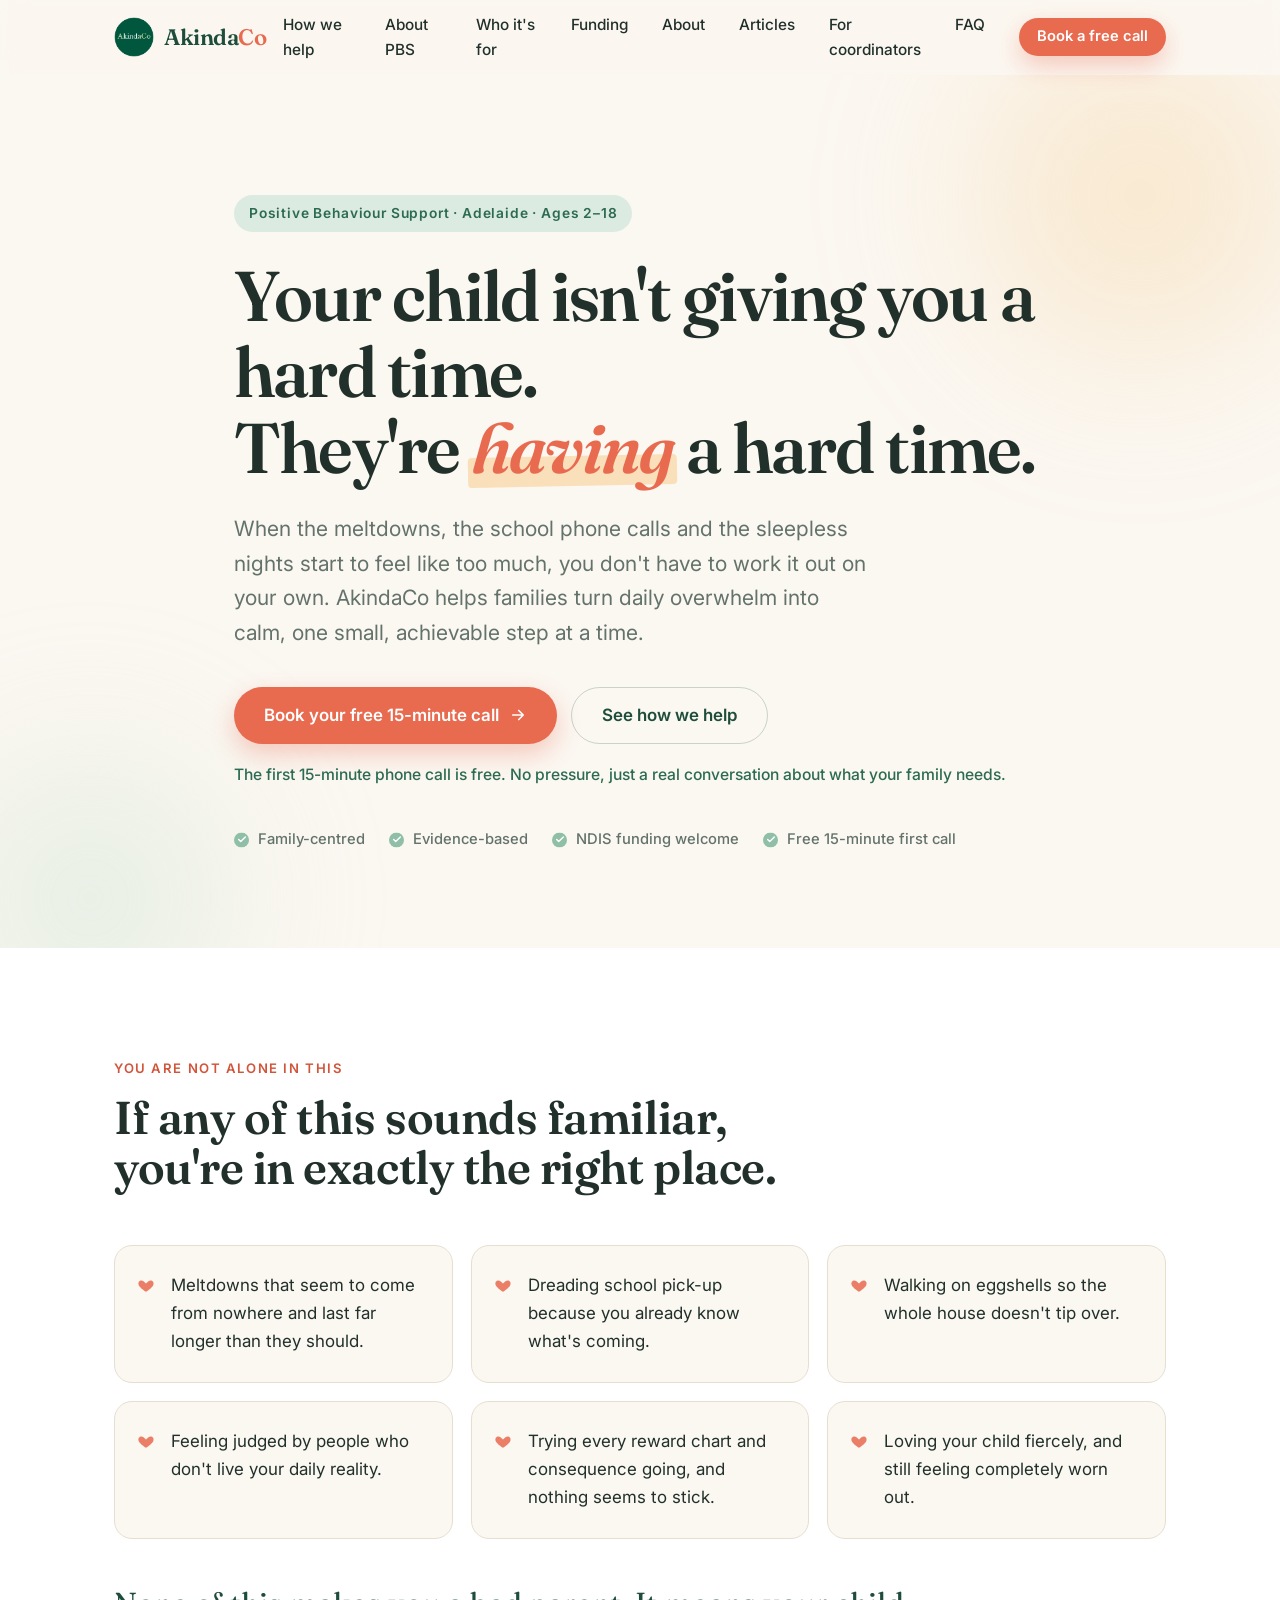
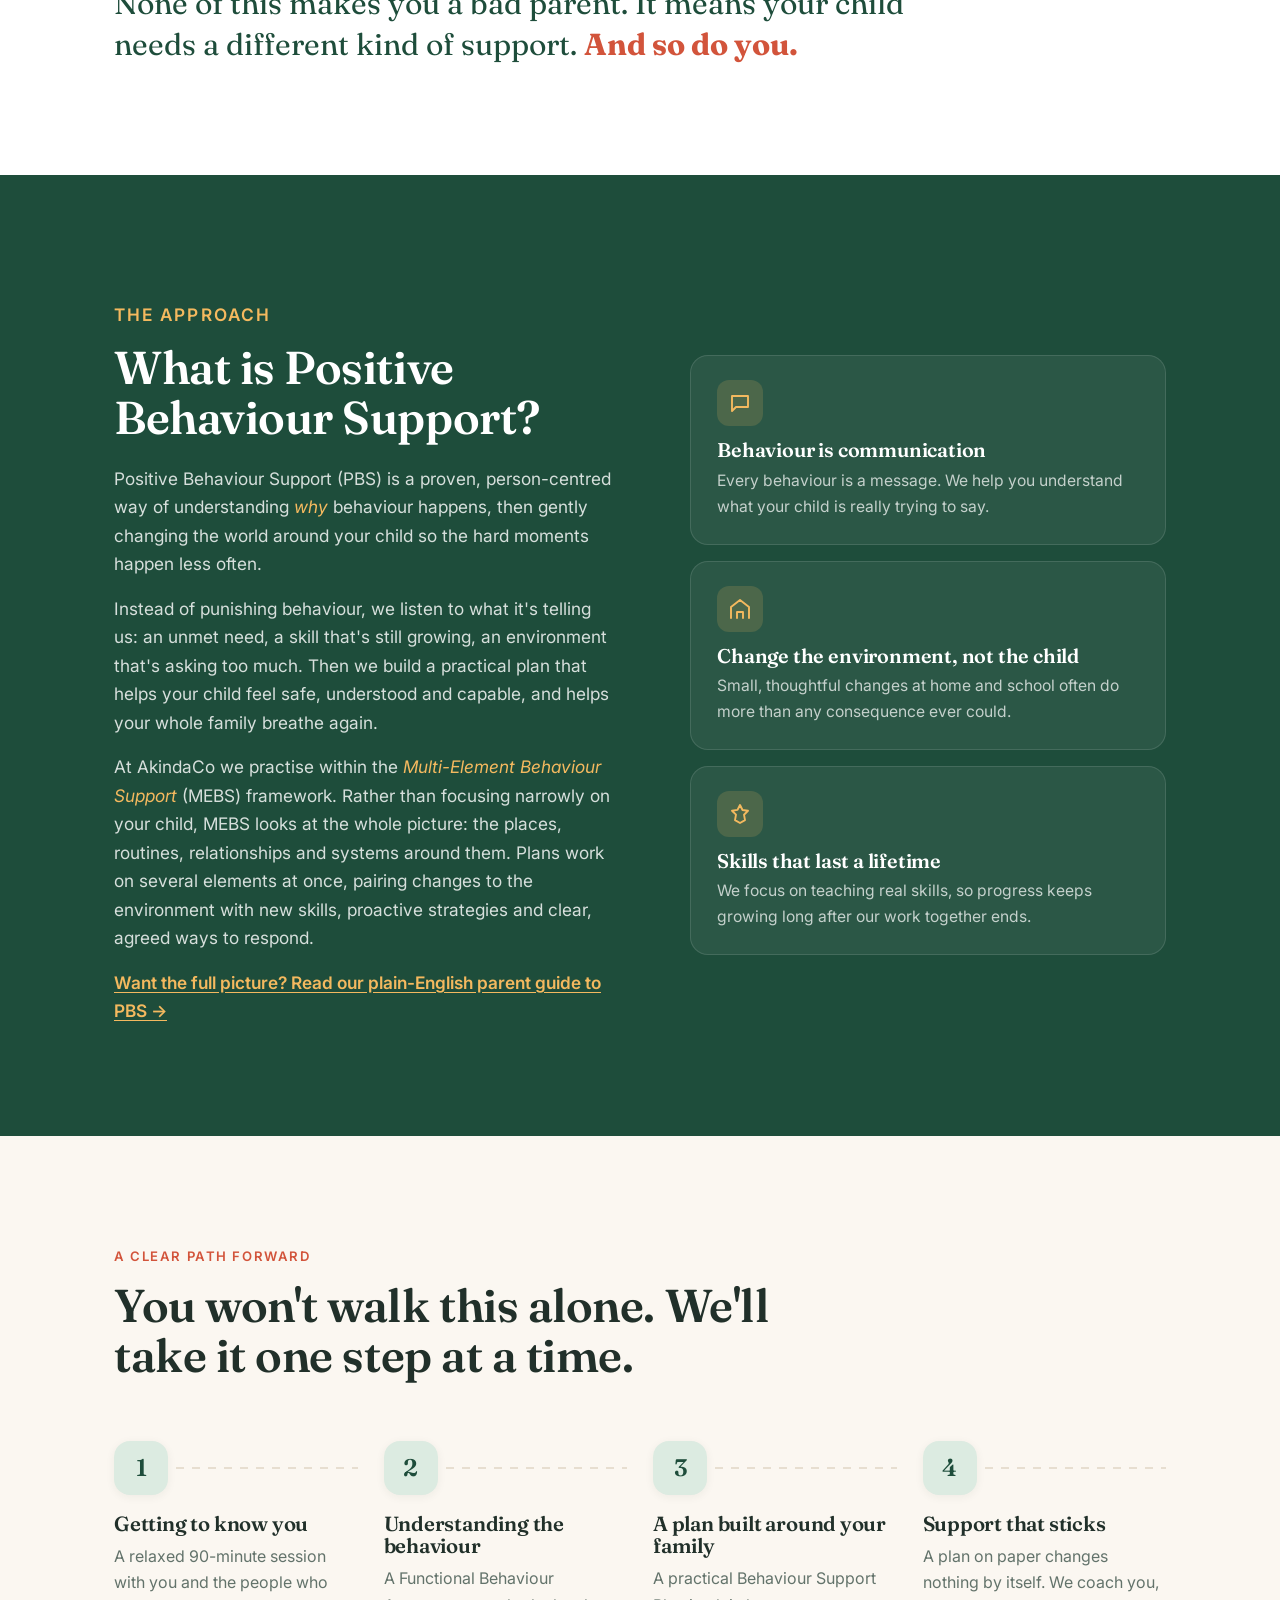
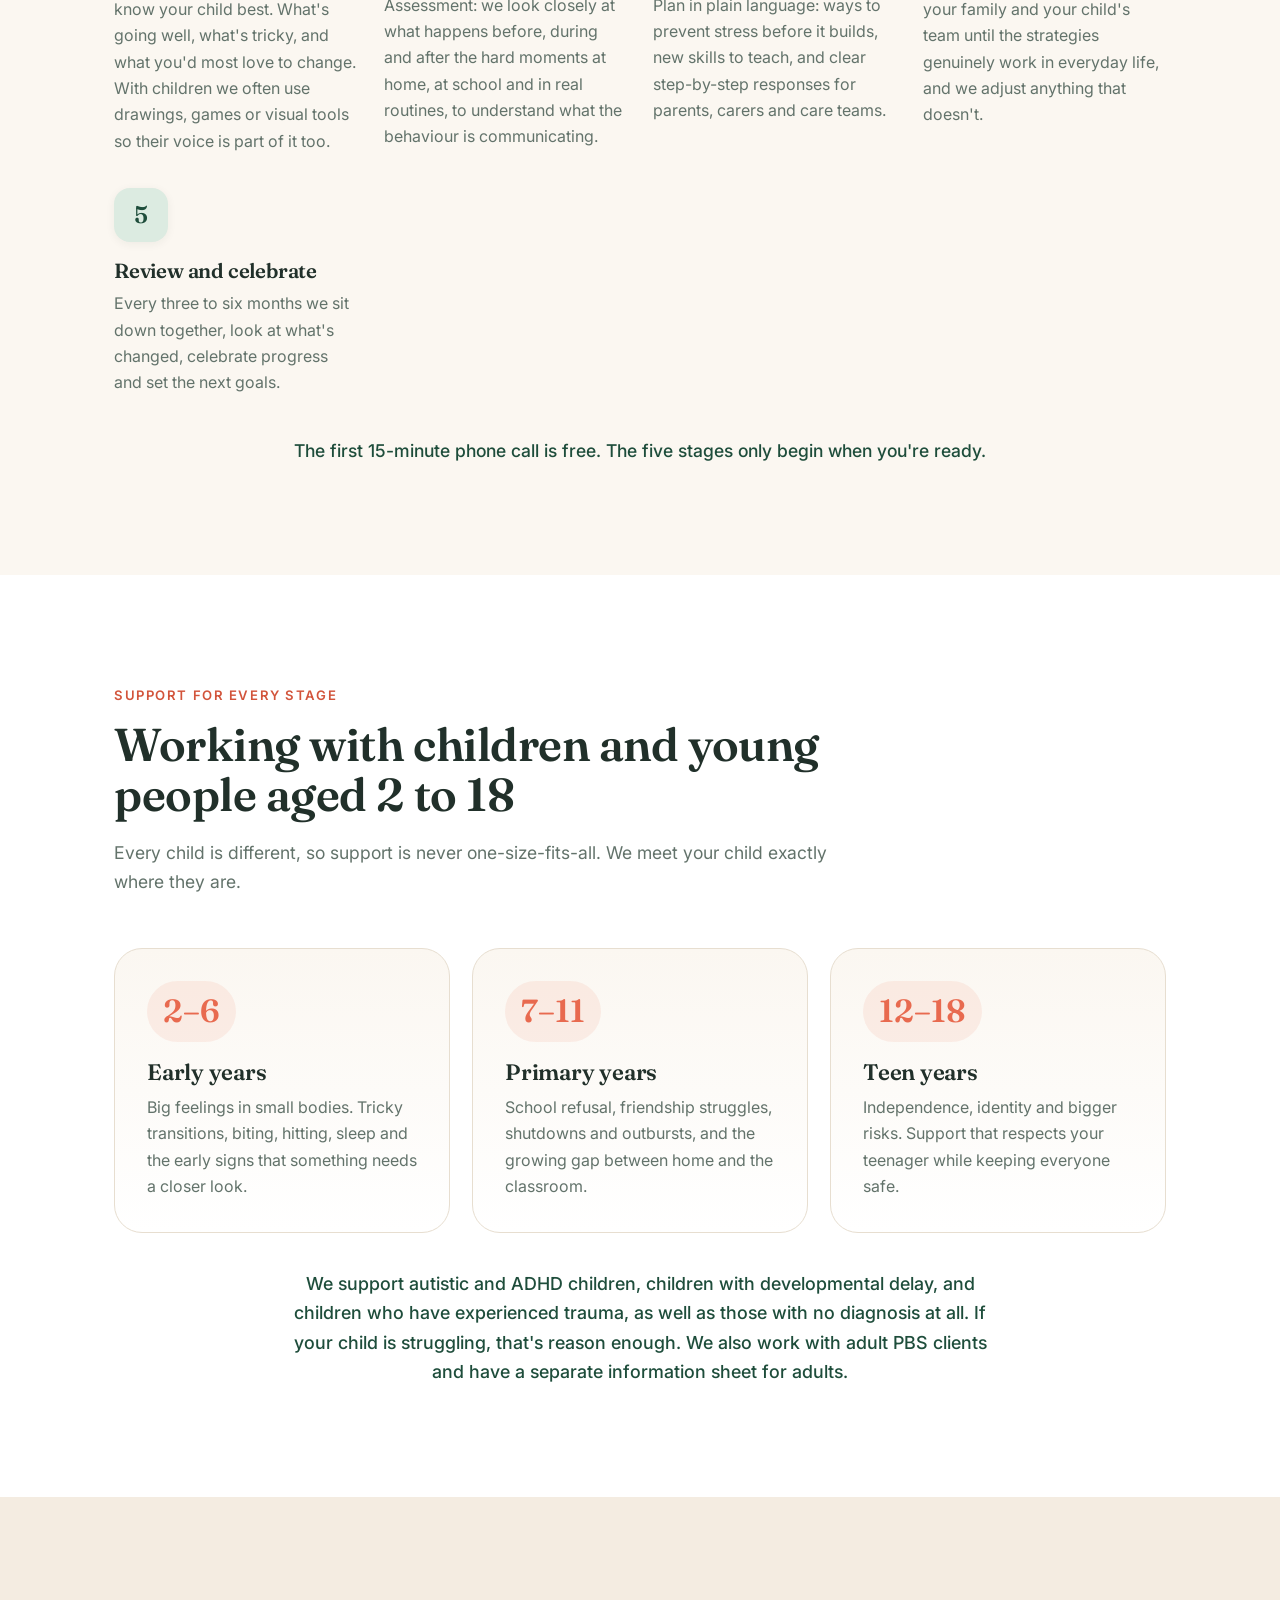
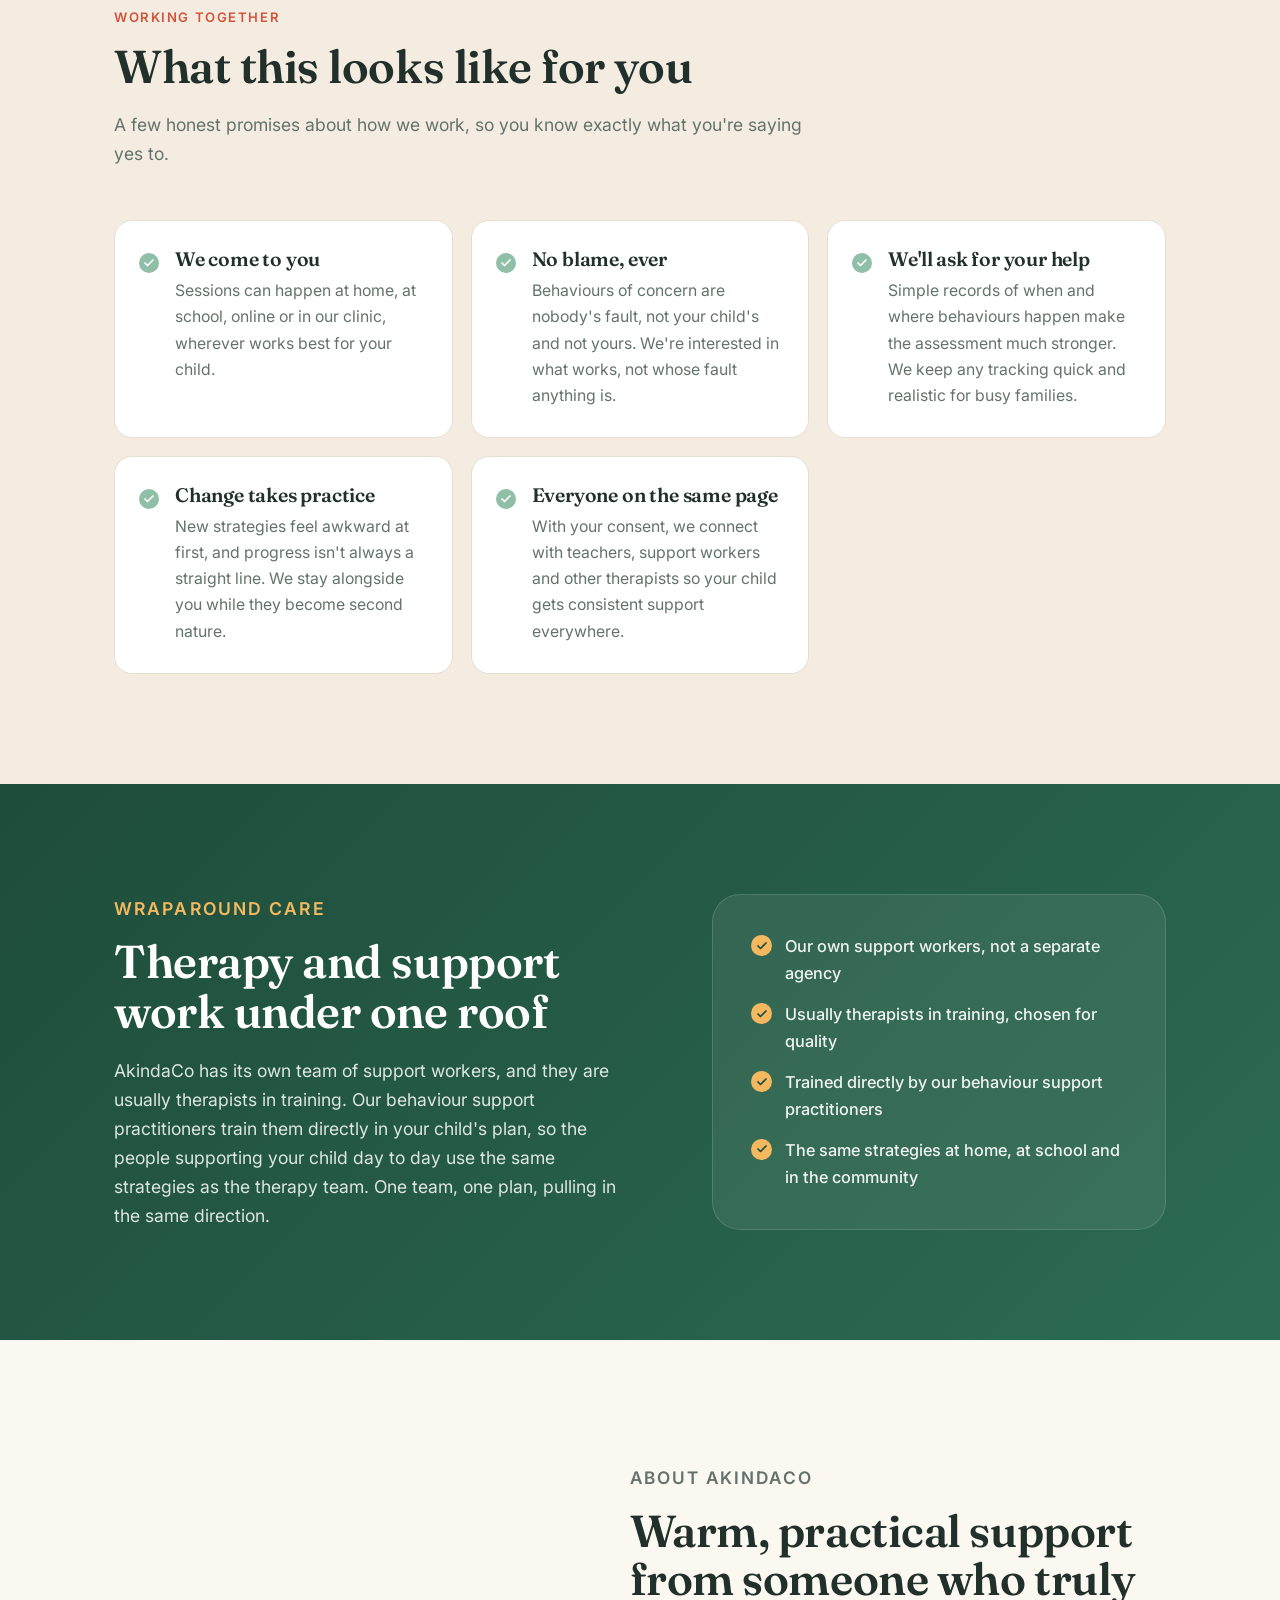
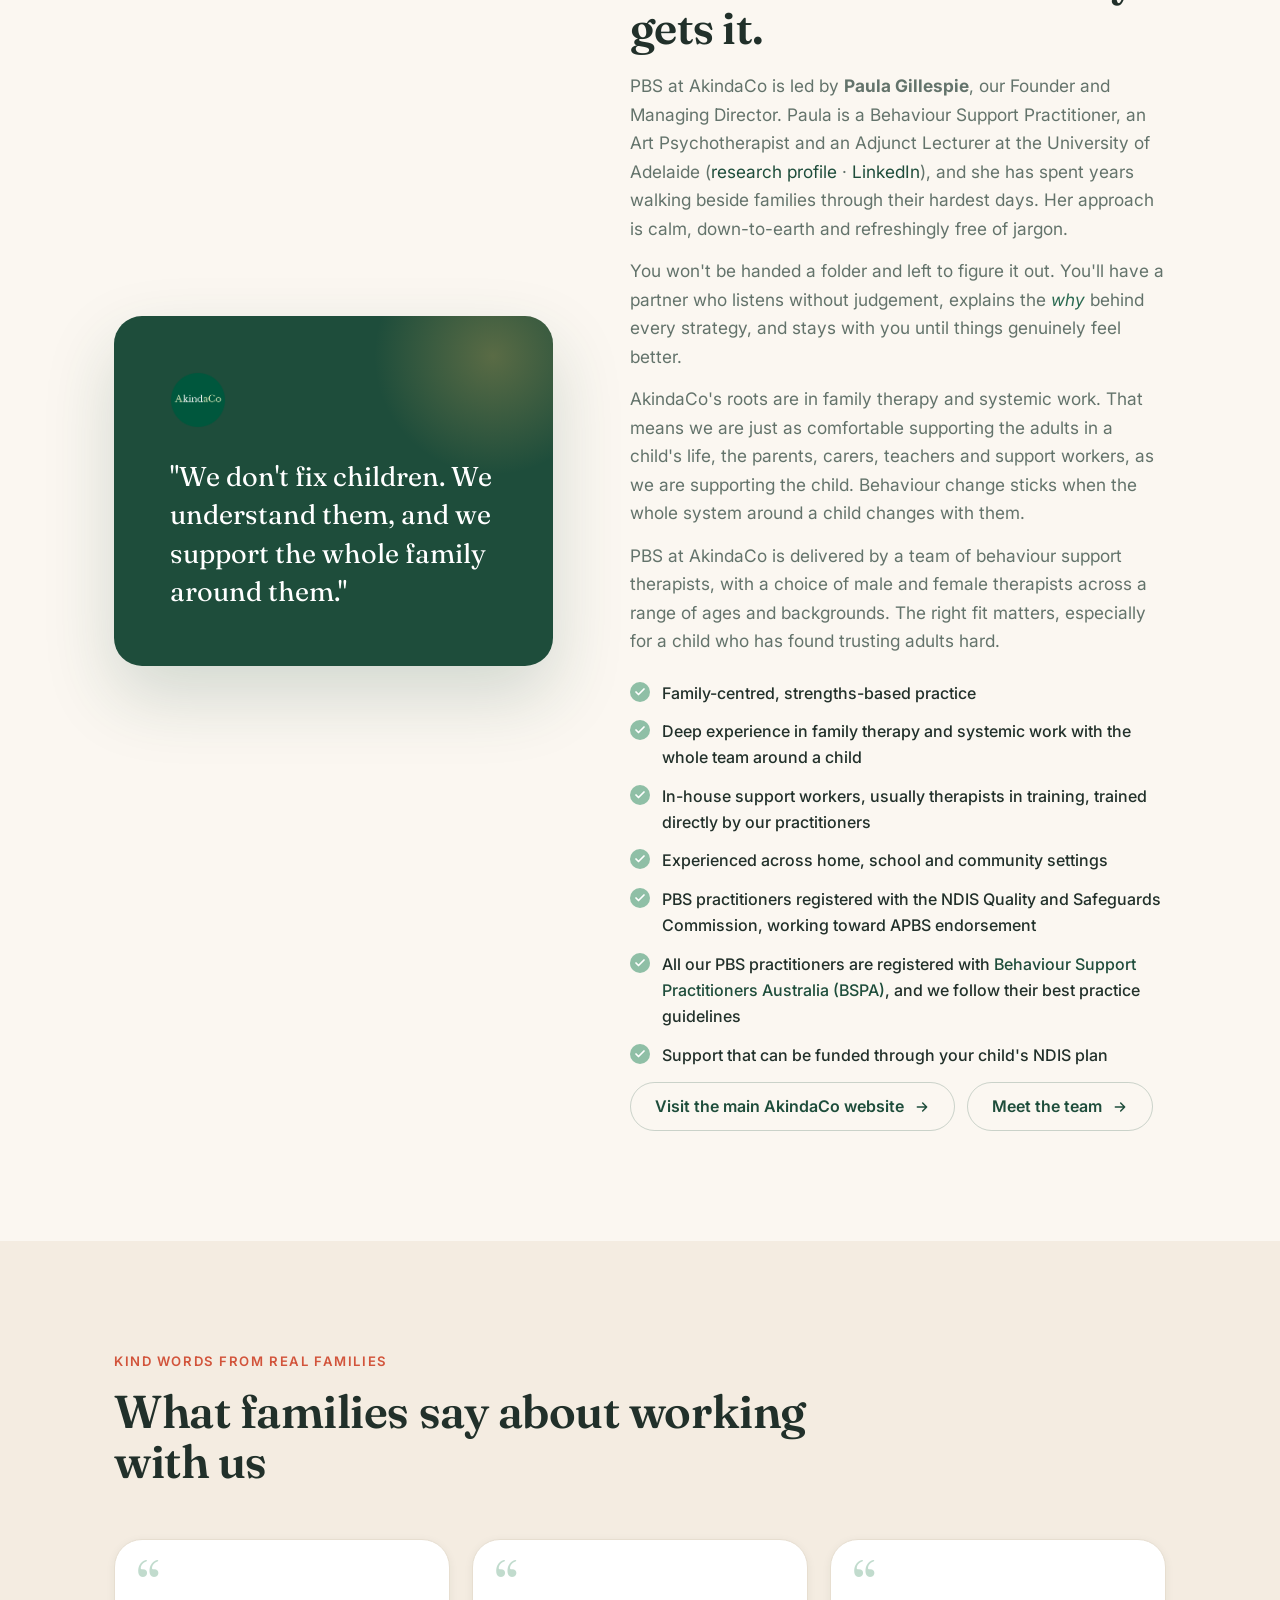
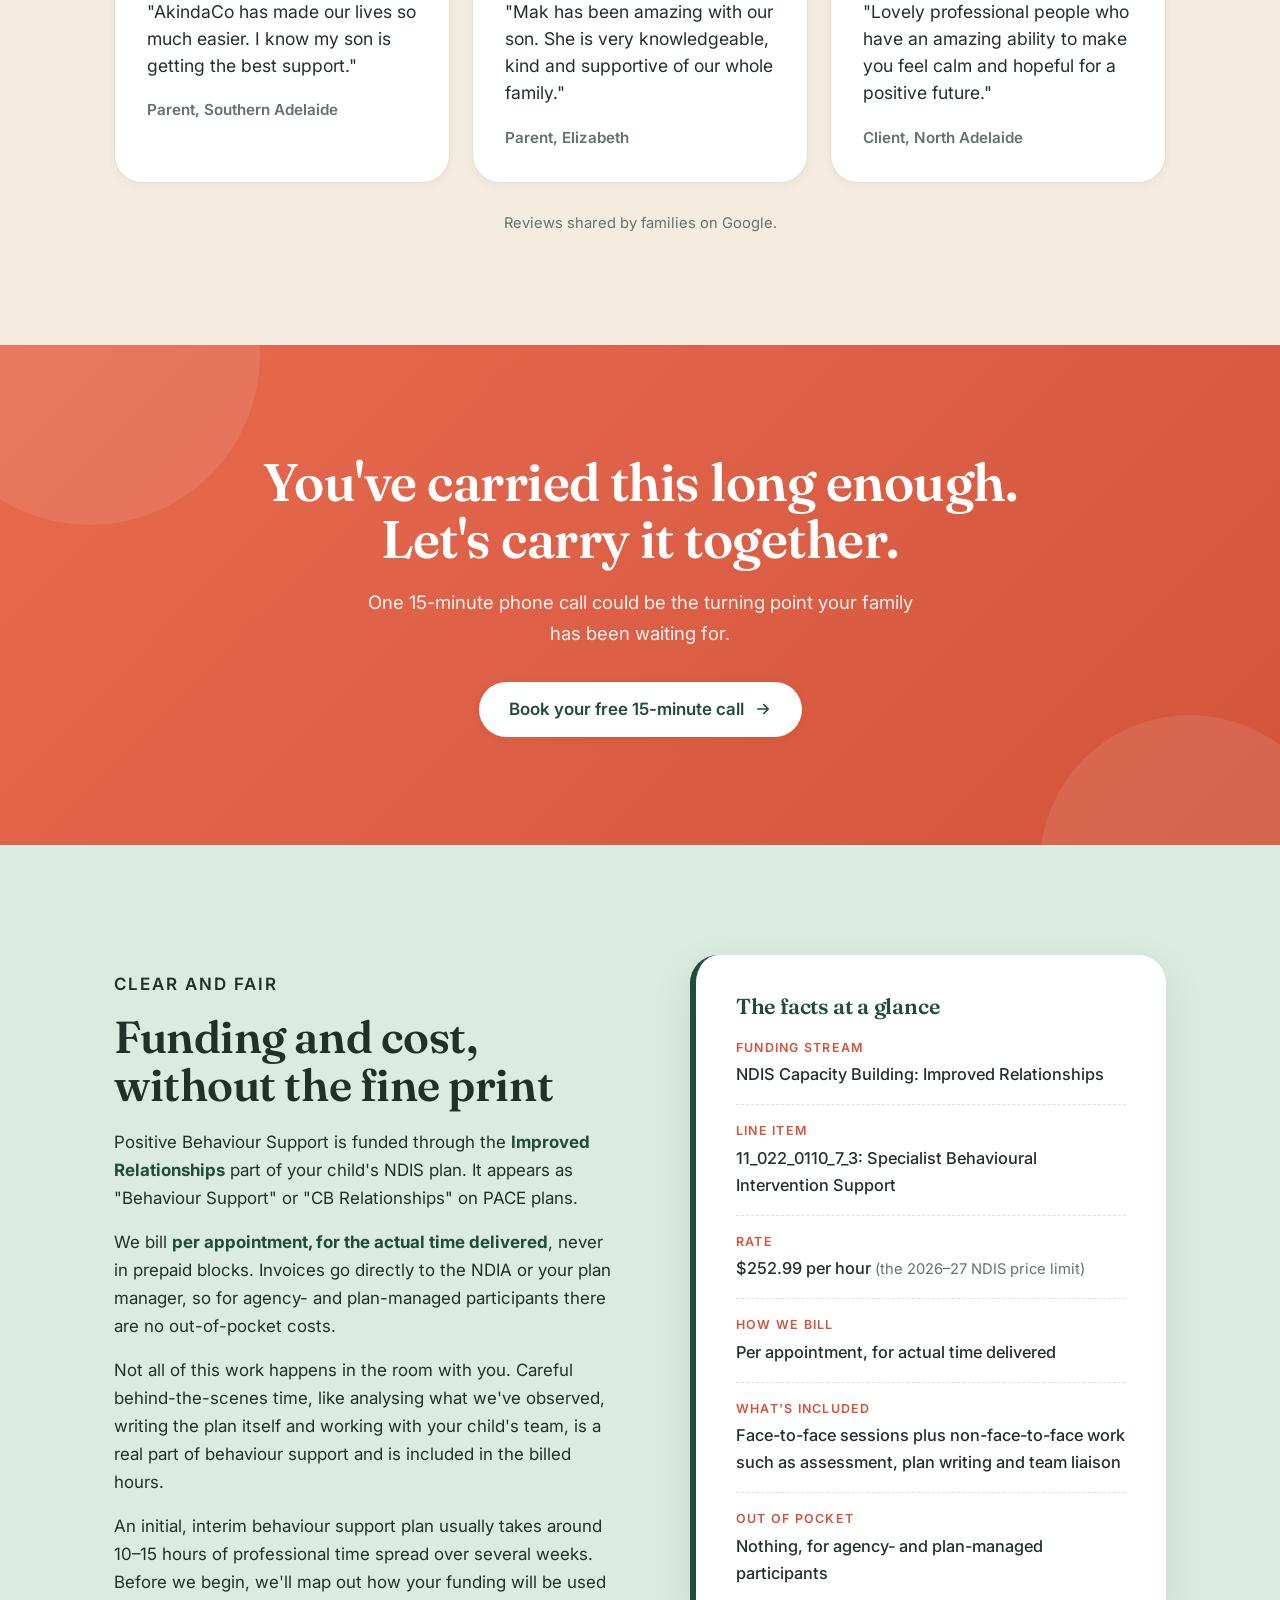
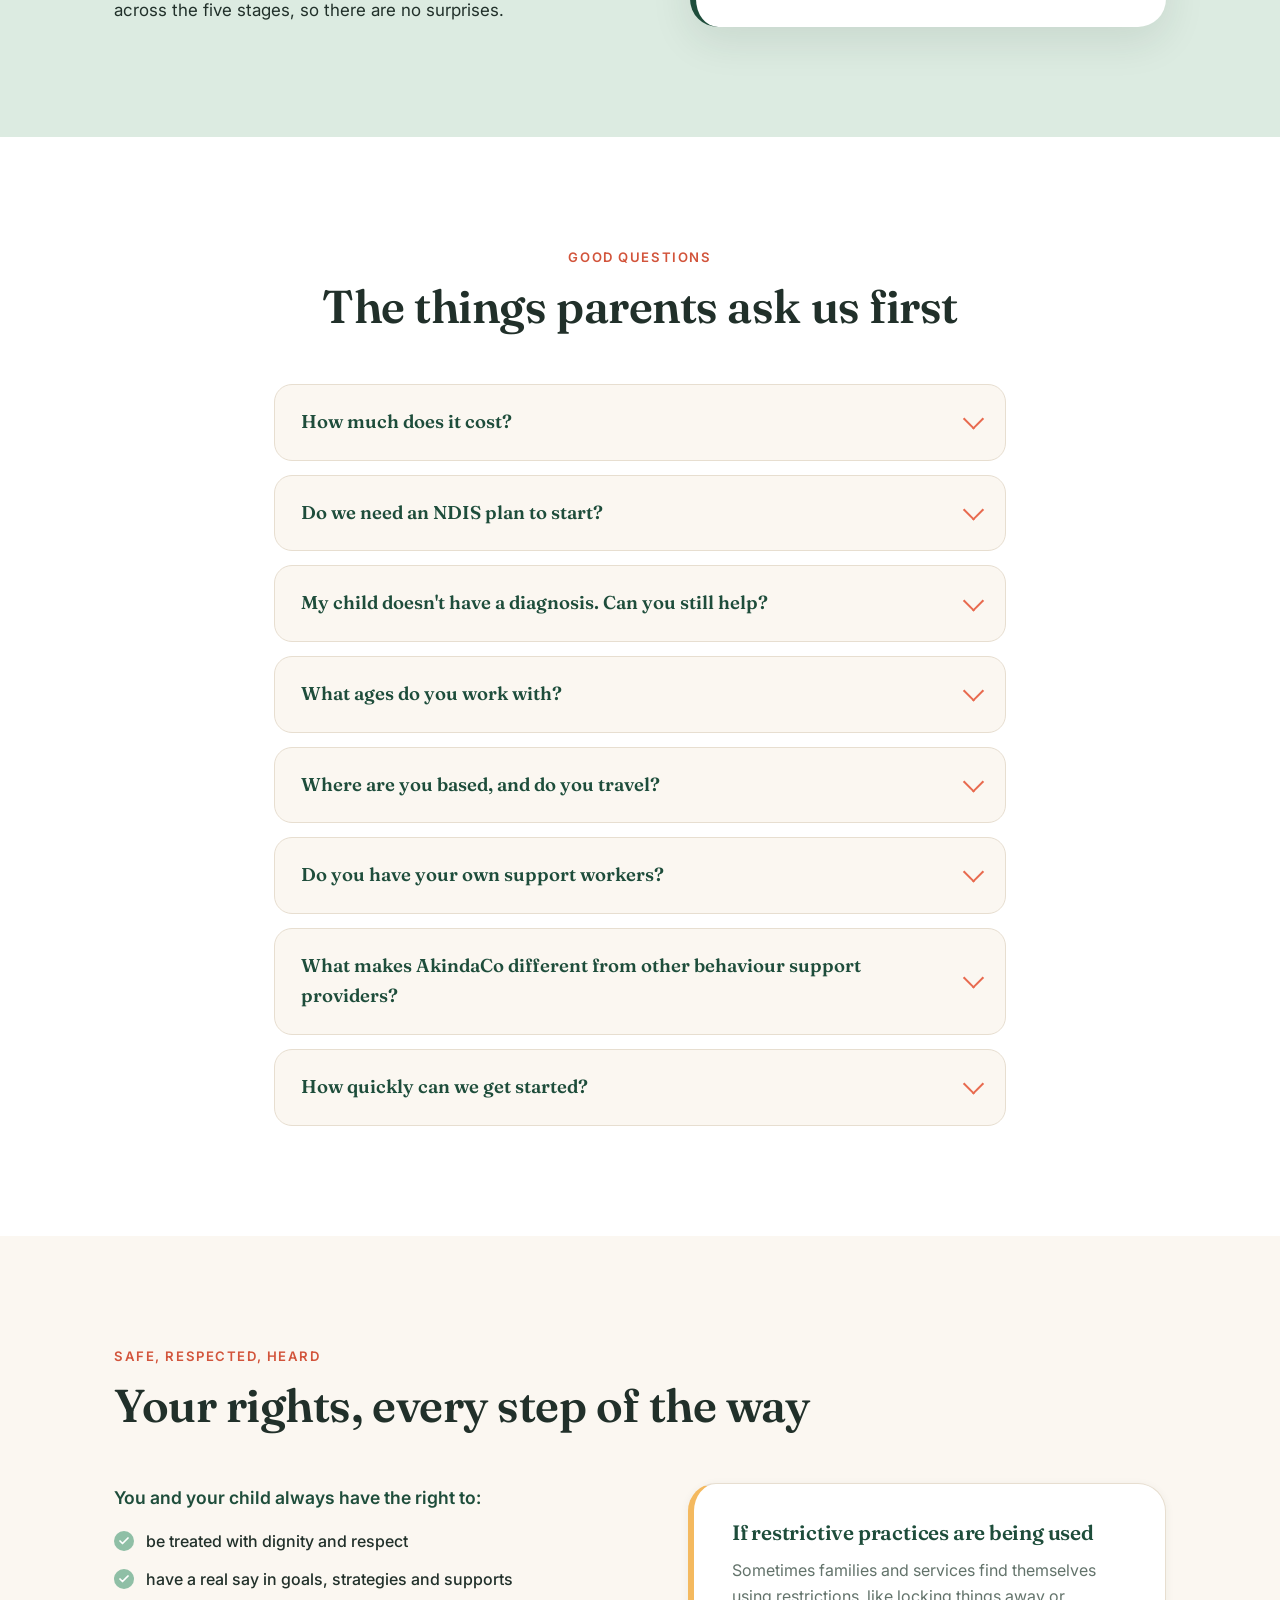
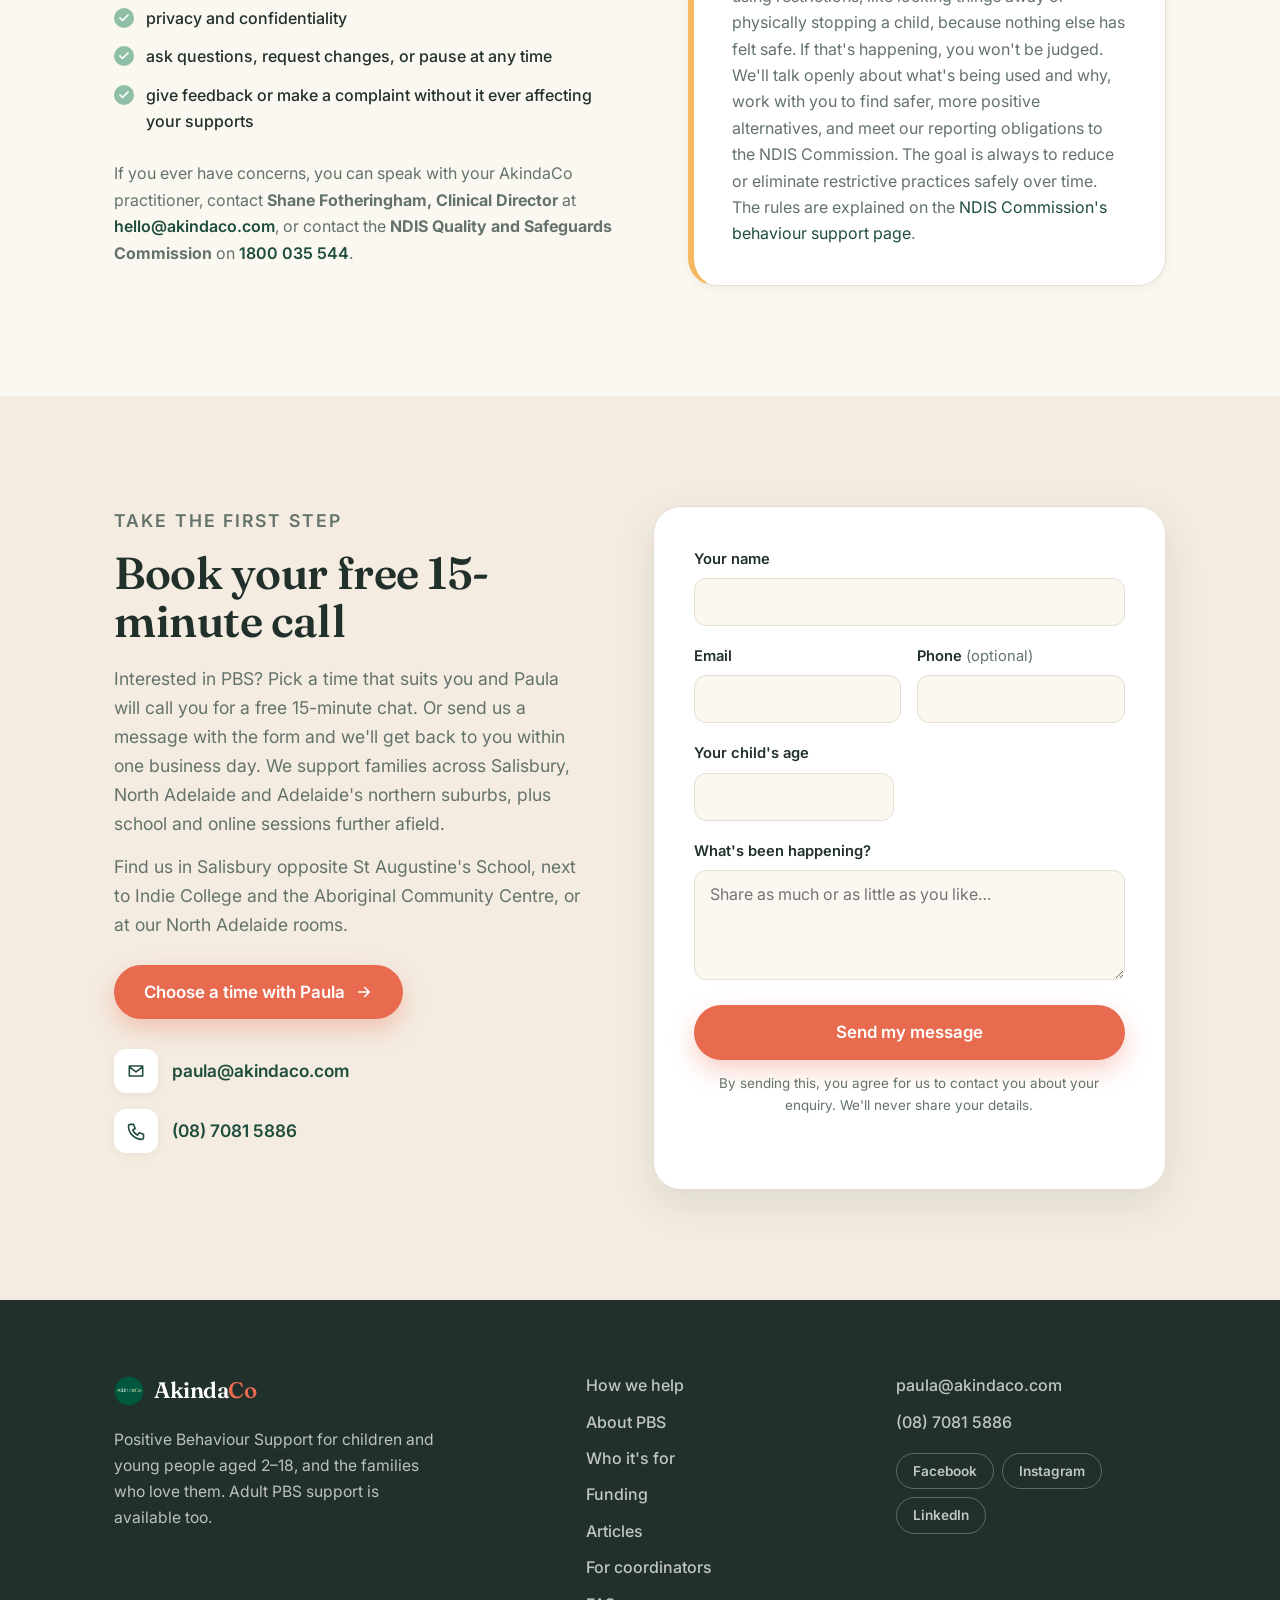
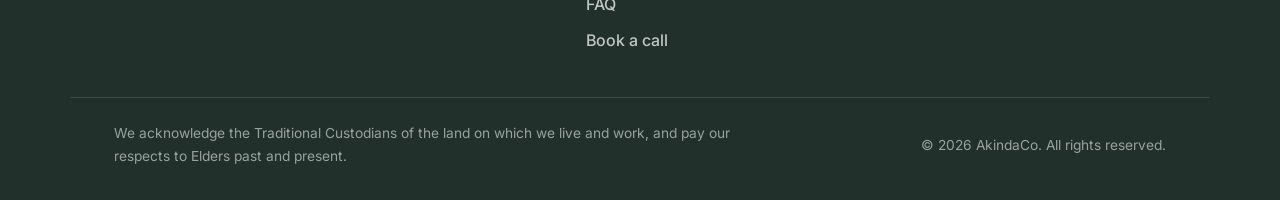
==== index.html @ 2104b3c8 "Add a referrals section for support coordinators Adds /for-support-coordinators/, a coordinator-faci" ====
<!-- ============================================================
     AkindaCo — Positive Behaviour Support
     Single-page marketing site for parents of children and young people aged 2–18.

     >>> BEFORE YOU PUBLISH, personalise the bits marked [EDIT]:
         - Location / service area (search "[EDIT: location]")
         - Practitioner bio + credentials (search "[EDIT: bio]")
     ============================================================ -->
<!doctype html>
<html lang="en-AU">
<head>
  <meta charset="utf-8" />
  <meta name="viewport" content="width=device-width, initial-scale=1" />
  <title>Positive Behaviour Support Adelaide | AkindaCo | Children &amp; Young People 2–18</title>
  <meta name="description" content="Warm, practical Positive Behaviour Support for Adelaide families with children aged 2–18, based at Salisbury and North Adelaide. Turn overwhelm into calm. Book a free 15-minute call." />
  <meta name="theme-color" content="#1E4D3B" />

  <link rel="icon" href="favicon.svg" type="image/svg+xml" />

  <!-- Fonts -->
  <link rel="preconnect" href="https://fonts.googleapis.com" />
  <link rel="preconnect" href="https://fonts.gstatic.com" crossorigin />
  <link href="https://fonts.googleapis.com/css2?family=Fraunces:opsz,wght@9..144,400;9..144,500;9..144,600;9..144,700&family=Inter:wght@400;500;600;700&display=swap" rel="stylesheet" />

  <link rel="stylesheet" href="styles.css" />

  <!-- Canonical -->
  <link rel="canonical" href="https://pbs.akindaco.com/" />

  <!-- Social share preview -->
  <meta property="og:title" content="Positive Behaviour Support Adelaide | AkindaCo | Children &amp; young people 2–18" />
  <meta property="og:description" content="When every day feels like a battle, you don't have to figure it out alone. Book a free 15-minute call." />
  <meta property="og:type" content="website" />
  <meta property="og:url" content="https://pbs.akindaco.com/" />
  <meta property="og:site_name" content="AkindaCo" />
  <meta property="og:image" content="https://pbs.akindaco.com/logo.png" />
  <meta name="twitter:card" content="summary" />

  <!-- Structured data for search engines and AI assistants -->
  <script type="application/ld+json">
  {
    "@context": "https://schema.org",
    "@graph": [
      {
        "@type": "LocalBusiness",
        "@id": "https://pbs.akindaco.com/#business",
        "name": "AkindaCo",
        "description": "Positive Behaviour Support (PBS) for children and young people aged 2 to 18 and their families, plus adult PBS clients. Our Salisbury clinic is opposite St Augustine's School, next to Indie College and the Aboriginal Community Centre, with rooms also at North Adelaide. NDIS-registered behaviour support delivered at home, at school, online and in clinic by a team of behaviour support therapists, with a choice of male and female therapists across a range of ages and backgrounds, in-house support workers trained directly by our practitioners, and deep family therapy and systemic experience supporting the whole team around each child.",
        "url": "https://pbs.akindaco.com/",
        "sameAs": [
          "https://www.akindaco.com/",
          "https://www.facebook.com/akindaco",
          "https://www.instagram.com/akindaco/",
          "https://www.linkedin.com/company/77436935/"
        ],
        "memberOf": { "@type": "Organization", "name": "Behaviour Support Practitioners Australia", "url": "https://bspaustralia.org.au/" },
        "logo": "https://pbs.akindaco.com/logo.png",
        "image": "https://pbs.akindaco.com/logo.png",
        "email": "paula@akindaco.com",
        "telephone": "+61 8 7081 5886",
        "priceRange": "$252.99 per hour (2026-27 NDIS price limit); first 15-minute phone call free",
        "address": [
          { "@type": "PostalAddress", "addressLocality": "Salisbury", "addressRegion": "SA", "addressCountry": "AU" },
          { "@type": "PostalAddress", "addressLocality": "North Adelaide", "addressRegion": "SA", "addressCountry": "AU" }
        ],
        "areaServed": ["Salisbury SA", "North Adelaide SA", "Adelaide SA"],
        "founder": {
          "@type": "Person",
          "name": "Paula Gillespie",
          "jobTitle": "Founder and Managing Director, Behaviour Support Practitioner, Art Psychotherapist, Adjunct Lecturer at the University of Adelaide",
          "sameAs": [
            "https://www.researchgate.net/profile/Paula-Gillespie-Fotheringham",
            "https://www.linkedin.com/in/paula-gillespie-fotheringham-fglf-a76b1626/"
          ]
        }
      },
      {
        "@type": "Service",
        "@id": "https://pbs.akindaco.com/#service",
        "name": "Positive Behaviour Support (PBS)",
        "serviceType": "Positive Behaviour Support",
        "provider": { "@id": "https://pbs.akindaco.com/#business" },
        "description": "NDIS-funded Positive Behaviour Support using the Multi-Element Behaviour Support (MEBS) framework: functional behaviour assessment, behaviour support plans, implementation coaching and reviews for children and young people aged 2 to 18, with adult PBS also available.",
        "audience": { "@type": "Audience", "audienceType": "Families of children and young people aged 2 to 18; adult PBS clients" },
        "areaServed": ["Salisbury SA", "North Adelaide SA", "Adelaide SA"],
        "offers": {
          "@type": "Offer",
          "price": "252.99",
          "priceCurrency": "AUD",
          "description": "Per hour, the 2026-27 NDIS price limit for Specialist Behavioural Intervention Support (line item 11_022_0110_7_3). Billed per appointment for actual time delivered, including non-face-to-face work. First 15-minute phone call free."
        }
      },
      {
        "@type": "FAQPage",
        "@id": "https://pbs.akindaco.com/#faq",
        "mainEntity": [
          {
            "@type": "Question",
            "name": "How much does Positive Behaviour Support cost?",
            "acceptedAnswer": { "@type": "Answer", "text": "The first 15-minute phone call is free, and we charge for everything from that point onwards. Support is usually funded through the Improved Relationships part of your child's NDIS plan at the set NDIS rate of $252.99 per hour for 2026-27. We bill per appointment for the actual time delivered, including non-face-to-face work like assessment, plan writing and team liaison. Invoices go straight to the NDIA or your plan manager, so there are usually no out-of-pocket costs." }
          },
          {
            "@type": "Question",
            "name": "Do we need an NDIS plan to start?",
            "acceptedAnswer": { "@type": "Answer", "text": "Most of our Positive Behaviour Support clients are funded through the NDIS, and we can help you understand how that works for your child. We are open to privately funded clients too." }
          },
          {
            "@type": "Question",
            "name": "My child doesn't have a diagnosis. Can you still help?",
            "acceptedAnswer": { "@type": "Answer", "text": "Absolutely. You don't need a diagnosis to reach out. If your child is struggling and your family is feeling the strain, that's reason enough to start a conversation." }
          },
          {
            "@type": "Question",
            "name": "What ages do you work with?",
            "acceptedAnswer": { "@type": "Answer", "text": "We support children and young people aged 2 to 18, and we work closely with parents, carers, schools and the whole team around your child. We also work with adult PBS clients and have a separate information sheet for adults." }
          },
          {
            "@type": "Question",
            "name": "Where are you based, and do you travel?",
            "acceptedAnswer": { "@type": "Answer", "text": "Our clinic is in Salisbury, South Australia, opposite St Augustine's School, next to Indie College and the Aboriginal Community Centre, and we also have rooms at North Adelaide. We work with families across Adelaide's northern suburbs in-home, at school and online." }
          },
          {
            "@type": "Question",
            "name": "Do you have your own support workers?",
            "acceptedAnswer": { "@type": "Answer", "text": "Yes. AkindaCo has its own team of support workers, and they are usually therapists in training. Our behaviour support practitioners can train them directly in your child's plan, which means more consistent, wraparound care." }
          },
          {
            "@type": "Question",
            "name": "What makes AkindaCo different from other behaviour support providers?",
            "acceptedAnswer": { "@type": "Answer", "text": "Two things. First, our roots are in family therapy and systemic work, so we are very comfortable supporting the whole family and the team of adults around a child, not just the child alone. Second, we have our own team of support workers, usually therapists in training, and our behaviour support practitioners train them directly, so therapy and day-to-day support pull in the same direction." }
          },
          {
            "@type": "Question",
            "name": "How quickly can we get started?",
            "acceptedAnswer": { "@type": "Answer", "text": "We'll always do our best to fit you in quickly. Reach out today and we'll let you know current availability for your free 15-minute call." }
          }
        ]
      }
    ]
  }
  </script>
</head>
<body>
  <a class="skip-link" href="#main">Skip to content</a>

  <!-- ============ HEADER ============ -->
  <header class="site-header" id="top">
    <div class="wrap header-inner">
      <a class="brand" href="#top" aria-label="AkindaCo home">
        <img class="brand-mark" src="logo.png" alt="" width="40" height="40" />
        <span class="brand-name">Akinda<span class="brand-co">Co</span></span>
      </a>

      <nav class="nav" aria-label="Primary">
        <a href="#help">How we help</a>
        <a href="#pbs">About PBS</a>
        <a href="#who">Who it's for</a>
        <a href="#funding">Funding</a>
        <a href="#about">About</a>
        <a href="/articles/">Articles</a>
        <a href="/for-support-coordinators/">For coordinators</a>
        <a href="#faq">FAQ</a>
      </nav>

      <a class="btn btn-primary btn-sm nav-cta" href="https://calendly.com/akindaco/positive_behaviour_support" target="_blank" rel="noopener">Book a free call</a>

      <button class="nav-toggle" aria-label="Open menu" aria-expanded="false" aria-controls="mobile-nav">
        <span></span><span></span><span></span>
      </button>
    </div>

    <div class="mobile-nav" id="mobile-nav" hidden>
      <a href="#help">How we help</a>
      <a href="#pbs">About PBS</a>
      <a href="#who">Who it's for</a>
      <a href="#funding">Funding</a>
      <a href="#about">About</a>
      <a href="/articles/">Articles</a>
      <a href="/for-support-coordinators/">For coordinators</a>
      <a href="#faq">FAQ</a>
      <a class="btn btn-primary" href="https://calendly.com/akindaco/positive_behaviour_support" target="_blank" rel="noopener">Book a free call</a>
    </div>
  </header>

  <main id="main">

    <!-- ============ HERO ============ -->
    <section class="hero">
      <div class="hero-blob hero-blob-1" aria-hidden="true"></div>
      <div class="hero-blob hero-blob-2" aria-hidden="true"></div>

      <div class="wrap hero-inner">
        <p class="eyebrow reveal">Positive Behaviour Support · Adelaide · Ages 2–18</p>
        <h1 class="hero-title reveal">
          Your child isn't giving you a hard time.<br />
          They're <span class="hl">having</span> a hard time.
        </h1>
        <p class="hero-lede reveal">
          When the meltdowns, the school phone calls and the sleepless nights start to feel
          like too much, you don't have to work it out on your own. AkindaCo helps families
          turn daily overwhelm into calm, one small, achievable step at a time.
        </p>

        <div class="hero-actions reveal">
          <a class="btn btn-primary btn-lg" href="https://calendly.com/akindaco/positive_behaviour_support" target="_blank" rel="noopener">
            Book your free 15-minute call
            <svg viewBox="0 0 24 24" width="18" height="18" aria-hidden="true"><path fill="none" stroke="currentColor" stroke-width="2.2" stroke-linecap="round" stroke-linejoin="round" d="M5 12h14M13 6l6 6-6 6"/></svg>
          </a>
          <a class="btn btn-ghost btn-lg" href="#help">See how we help</a>
        </div>

        <p class="hero-reassure reveal">The first 15-minute phone call is free. No pressure, just a real conversation about what your family needs.</p>

        <ul class="trust-row reveal" aria-label="Why families choose us">
          <li>Family-centred</li>
          <li>Evidence-based</li>
          <li>NDIS funding welcome</li>
          <li>Free 15-minute first call</li>
        </ul>
      </div>
    </section>

    <!-- ============ EMPATHY ============ -->
    <section class="section empathy" id="empathy">
      <div class="wrap">
        <div class="section-head reveal">
          <p class="kicker">You are not alone in this</p>
          <h2>If any of this sounds familiar, you're in exactly the right place.</h2>
        </div>

        <ul class="pain-grid">
          <li class="pain-card reveal">Meltdowns that seem to come from nowhere and last far longer than they should.</li>
          <li class="pain-card reveal">Dreading school pick-up because you already know what's coming.</li>
          <li class="pain-card reveal">Walking on eggshells so the whole house doesn't tip over.</li>
          <li class="pain-card reveal">Feeling judged by people who don't live your daily reality.</li>
          <li class="pain-card reveal">Trying every reward chart and consequence going, and nothing seems to stick.</li>
          <li class="pain-card reveal">Loving your child fiercely, and still feeling completely worn out.</li>
        </ul>

        <p class="empathy-close reveal">
          None of this makes you a bad parent. It means your child needs a different kind of
          support. <strong>And so do you.</strong>
        </p>
      </div>
    </section>

    <!-- ============ WHAT IS PBS ============ -->
    <section class="section pbs" id="pbs">
      <div class="wrap pbs-inner">
        <div class="pbs-copy reveal">
          <p class="kicker">The approach</p>
          <h2>What is Positive Behaviour Support?</h2>
          <p>
            Positive Behaviour Support (PBS) is a proven, person-centred way of understanding
            <em>why</em> behaviour happens, then gently changing the world around your child so
            the hard moments happen less often.
          </p>
          <p>
            Instead of punishing behaviour, we listen to what it's telling us: an unmet need, a
            skill that's still growing, an environment that's asking too much. Then we build a
            practical plan that helps your child feel safe, understood and capable, and helps
            your whole family breathe again.
          </p>
          <p>
            At AkindaCo we practise within the <em>Multi-Element Behaviour Support</em> (MEBS)
            framework. Rather than focusing narrowly on your child, MEBS looks at the whole
            picture: the places, routines, relationships and systems around them. Plans work on
            several elements at once, pairing changes to the environment with new skills,
            proactive strategies and clear, agreed ways to respond.
          </p>
          <p class="pbs-article-link">
            <a href="/articles/what-is-positive-behaviour-support.html">Want the full picture? Read our plain-English parent guide to PBS →</a>
          </p>
        </div>

        <ul class="principles">
          <li class="principle reveal">
            <span class="principle-icon" aria-hidden="true">
              <svg viewBox="0 0 24 24" width="24" height="24"><path fill="none" stroke="currentColor" stroke-width="1.9" stroke-linecap="round" stroke-linejoin="round" d="M4 5h16v11H8l-4 4z"/></svg>
            </span>
            <h3>Behaviour is communication</h3>
            <p>Every behaviour is a message. We help you understand what your child is really trying to say.</p>
          </li>
          <li class="principle reveal">
            <span class="principle-icon" aria-hidden="true">
              <svg viewBox="0 0 24 24" width="24" height="24"><path fill="none" stroke="currentColor" stroke-width="1.9" stroke-linecap="round" stroke-linejoin="round" d="M3 21V10l9-7 9 7v11M9 21v-6h6v6"/></svg>
            </span>
            <h3>Change the environment, not the child</h3>
            <p>Small, thoughtful changes at home and school often do more than any consequence ever could.</p>
          </li>
          <li class="principle reveal">
            <span class="principle-icon" aria-hidden="true">
              <svg viewBox="0 0 24 24" width="24" height="24"><path fill="none" stroke="currentColor" stroke-width="1.9" stroke-linecap="round" stroke-linejoin="round" d="M12 3l2.5 5 5.5.8-4 3.9 1 5.5L12 21l-5-2.9 1-5.5-4-3.9 5.5-.8z"/></svg>
            </span>
            <h3>Skills that last a lifetime</h3>
            <p>We focus on teaching real skills, so progress keeps growing long after our work together ends.</p>
          </li>
        </ul>
      </div>
    </section>

    <!-- ============ HOW WE HELP (STEPS) ============ -->
    <section class="section help" id="help">
      <div class="wrap">
        <div class="section-head reveal">
          <p class="kicker">A clear path forward</p>
          <h2>You won't walk this alone. We'll take it one step at a time.</h2>
        </div>

        <ol class="steps steps-5">
          <li class="step reveal">
            <span class="step-num">1</span>
            <div>
              <h3>Getting to know you</h3>
              <p>A relaxed 90-minute session with you and the people who know your child best. What's going well, what's tricky, and what you'd most love to change. With children we often use drawings, games or visual tools so their voice is part of it too.</p>
            </div>
          </li>
          <li class="step reveal">
            <span class="step-num">2</span>
            <div>
              <h3>Understanding the behaviour</h3>
              <p>A Functional Behaviour Assessment: we look closely at what happens before, during and after the hard moments at home, at school and in real routines, to understand what the behaviour is communicating.</p>
            </div>
          </li>
          <li class="step reveal">
            <span class="step-num">3</span>
            <div>
              <h3>A plan built around your family</h3>
              <p>A practical Behaviour Support Plan in plain language: ways to prevent stress before it builds, new skills to teach, and clear step-by-step responses for parents, carers and care teams.</p>
            </div>
          </li>
          <li class="step reveal">
            <span class="step-num">4</span>
            <div>
              <h3>Support that sticks</h3>
              <p>A plan on paper changes nothing by itself. We coach you, your family and your child's team until the strategies genuinely work in everyday life, and we adjust anything that doesn't.</p>
            </div>
          </li>
          <li class="step reveal">
            <span class="step-num">5</span>
            <div>
              <h3>Review and celebrate</h3>
              <p>Every three to six months we sit down together, look at what's changed, celebrate progress and set the next goals.</p>
            </div>
          </li>
        </ol>

        <p class="steps-note reveal">The first 15-minute phone call is free. The five stages only begin when you're ready.</p>
      </div>
    </section>

    <!-- ============ WHO IT'S FOR ============ -->
    <section class="section who" id="who">
      <div class="wrap">
        <div class="section-head reveal">
          <p class="kicker">Support for every stage</p>
          <h2>Working with children and young people aged 2 to 18</h2>
          <p class="section-sub">Every child is different, so support is never one-size-fits-all. We meet your child exactly where they are.</p>
        </div>

        <div class="who-grid">
          <article class="who-card reveal">
            <span class="who-age">2–6</span>
            <h3>Early years</h3>
            <p>Big feelings in small bodies. Tricky transitions, biting, hitting, sleep and the early signs that something needs a closer look.</p>
          </article>
          <article class="who-card reveal">
            <span class="who-age">7–11</span>
            <h3>Primary years</h3>
            <p>School refusal, friendship struggles, shutdowns and outbursts, and the growing gap between home and the classroom.</p>
          </article>
          <article class="who-card reveal">
            <span class="who-age">12–18</span>
            <h3>Teen years</h3>
            <p>Independence, identity and bigger risks. Support that respects your teenager while keeping everyone safe.</p>
          </article>
        </div>

        <p class="who-note reveal">
          We support autistic and ADHD children, children with developmental delay, and children
          who have experienced trauma, as well as those with no diagnosis at all. If your child
          is struggling, that's reason enough. We also work with adult PBS clients and have a
          separate information sheet for adults.
        </p>
      </div>
    </section>

    <!-- ============ WHAT THIS LOOKS LIKE FOR YOU ============ -->
    <section class="section expect" id="expect">
      <div class="wrap">
        <div class="section-head reveal">
          <p class="kicker">Working together</p>
          <h2>What this looks like for you</h2>
          <p class="section-sub">A few honest promises about how we work, so you know exactly what you're saying yes to.</p>
        </div>

        <ul class="expect-grid">
          <li class="expect-card reveal">
            <h3>We come to you</h3>
            <p>Sessions can happen at home, at school, online or in our clinic, wherever works best for your child.</p>
          </li>
          <li class="expect-card reveal">
            <h3>No blame, ever</h3>
            <p>Behaviours of concern are nobody's fault, not your child's and not yours. We're interested in what works, not whose fault anything is.</p>
          </li>
          <li class="expect-card reveal">
            <h3>We'll ask for your help</h3>
            <p>Simple records of when and where behaviours happen make the assessment much stronger. We keep any tracking quick and realistic for busy families.</p>
          </li>
          <li class="expect-card reveal">
            <h3>Change takes practice</h3>
            <p>New strategies feel awkward at first, and progress isn't always a straight line. We stay alongside you while they become second nature.</p>
          </li>
          <li class="expect-card reveal">
            <h3>Everyone on the same page</h3>
            <p>With your consent, we connect with teachers, support workers and other therapists so your child gets consistent support everywhere.</p>
          </li>
        </ul>
      </div>
    </section>

    <!-- ============ WRAPAROUND CARE ============ -->
    <section class="section wraparound" id="wraparound">
      <div class="wrap wraparound-inner">
        <div class="wraparound-copy reveal">
          <p class="kicker">Wraparound care</p>
          <h2>Therapy and support work under one roof</h2>
          <p>
            AkindaCo has its own team of support workers, and they are usually therapists in
            training. Our behaviour support practitioners train them directly in your child's
            plan, so the people supporting your child day to day use the same strategies as the
            therapy team. One team, one plan, pulling in the same direction.
          </p>
        </div>
        <ul class="wraparound-list reveal">
          <li>Our own support workers, not a separate agency</li>
          <li>Usually therapists in training, chosen for quality</li>
          <li>Trained directly by our behaviour support practitioners</li>
          <li>The same strategies at home, at school and in the community</li>
        </ul>
      </div>
    </section>

    <!-- ============ ABOUT ============ -->
    <section class="section about" id="about">
      <div class="wrap about-inner">
        <div class="about-media reveal" aria-hidden="true">
          <div class="about-card">
            <img class="brand-mark" src="logo.png" alt="" width="56" height="56" />
            <p class="about-quote">"We don't fix children. We understand them, and we support the whole family around them."</p>
          </div>
        </div>

        <div class="about-copy reveal">
          <p class="kicker">About AkindaCo</p>
          <h2>Warm, practical support from someone who truly gets it.</h2>
          <p>
            PBS at AkindaCo is led by <strong>Paula Gillespie</strong>, our Founder and Managing
            Director. Paula is a Behaviour Support Practitioner, an Art
            Psychotherapist and an Adjunct Lecturer at the University of Adelaide
            (<a href="https://www.researchgate.net/profile/Paula-Gillespie-Fotheringham" target="_blank" rel="noopener">research profile</a> ·
            <a href="https://www.linkedin.com/in/paula-gillespie-fotheringham-fglf-a76b1626/" target="_blank" rel="noopener">LinkedIn</a>),
            and she has spent years walking beside families through their hardest days. Her
            approach is calm, down-to-earth and refreshingly free of jargon.
          </p>
          <p>
            You won't be handed a folder and left to figure it out. You'll have a partner who
            listens without judgement, explains the <em>why</em> behind every strategy, and stays
            with you until things genuinely feel better.
          </p>
          <p>
            AkindaCo's roots are in family therapy and systemic work. That means we are just as
            comfortable supporting the adults in a child's life, the parents, carers, teachers
            and support workers, as we are supporting the child. Behaviour change sticks when the
            whole system around a child changes with them.
          </p>
          <p>
            PBS at AkindaCo is delivered by a team of behaviour support therapists, with a choice
            of male and female therapists across a range of ages and backgrounds. The right fit
            matters, especially for a child who has found trusting adults hard.
          </p>
          <ul class="about-list">
            <li>Family-centred, strengths-based practice</li>
            <li>Deep experience in family therapy and systemic work with the whole team around a child</li>
            <li>In-house support workers, usually therapists in training, trained directly by our practitioners</li>
            <li>Experienced across home, school and community settings</li>
            <li>PBS practitioners registered with the NDIS Quality and Safeguards Commission, working toward APBS endorsement</li>
            <li>All our PBS practitioners are registered with <a href="https://bspaustralia.org.au/" target="_blank" rel="noopener">Behaviour Support Practitioners Australia (BSPA)</a>, and we follow their best practice guidelines</li>
            <li>Support that can be funded through your child's NDIS plan</li>
          </ul>
          <p class="about-mainsite">
            <a class="btn btn-ghost" href="https://www.akindaco.com/" target="_blank" rel="noopener">
              Visit the main AkindaCo website
              <svg viewBox="0 0 24 24" width="16" height="16" aria-hidden="true"><path fill="none" stroke="currentColor" stroke-width="2.2" stroke-linecap="round" stroke-linejoin="round" d="M5 12h14M13 6l6 6-6 6"/></svg>
            </a>
            <a class="btn btn-ghost" href="https://www.akindaco.com/team" target="_blank" rel="noopener">
              Meet the team
              <svg viewBox="0 0 24 24" width="16" height="16" aria-hidden="true"><path fill="none" stroke="currentColor" stroke-width="2.2" stroke-linecap="round" stroke-linejoin="round" d="M5 12h14M13 6l6 6-6 6"/></svg>
            </a>
          </p>
        </div>
      </div>
    </section>

    <!-- ============ TESTIMONIALS (verified Google reviews, via akindaco.com) ============ -->
    <section class="section testimonials" id="stories">
      <div class="wrap">
        <div class="section-head reveal">
          <p class="kicker">Kind words from real families</p>
          <h2>What families say about working with us</h2>
        </div>

        <div class="quote-grid">
          <figure class="quote-card reveal">
            <blockquote>"AkindaCo has made our lives so much easier. I know my son is getting the best support."</blockquote>
            <figcaption>Parent, Southern Adelaide</figcaption>
          </figure>
          <figure class="quote-card reveal">
            <blockquote>"Mak has been amazing with our son. She is very knowledgeable, kind and supportive of our whole family."</blockquote>
            <figcaption>Parent, Elizabeth</figcaption>
          </figure>
          <figure class="quote-card reveal">
            <blockquote>"Lovely professional people who have an amazing ability to make you feel calm and hopeful for a positive future."</blockquote>
            <figcaption>Client, North Adelaide</figcaption>
          </figure>
        </div>

        <p class="quote-note reveal">Reviews shared by families on Google.</p>
      </div>
    </section>

    <!-- ============ BIG CTA ============ -->
    <section class="cta-band">
      <div class="wrap cta-inner reveal">
        <h2>You've carried this long enough.<br />Let's carry it together.</h2>
        <p>One 15-minute phone call could be the turning point your family has been waiting for.</p>
        <a class="btn btn-light btn-lg" href="https://calendly.com/akindaco/positive_behaviour_support" target="_blank" rel="noopener">
          Book your free 15-minute call
          <svg viewBox="0 0 24 24" width="18" height="18" aria-hidden="true"><path fill="none" stroke="currentColor" stroke-width="2.2" stroke-linecap="round" stroke-linejoin="round" d="M5 12h14M13 6l6 6-6 6"/></svg>
        </a>
      </div>
    </section>

    <!-- ============ FUNDING ============ -->
    <section class="section funding" id="funding">
      <div class="wrap funding-inner">
        <div class="funding-copy reveal">
          <p class="kicker">Clear and fair</p>
          <h2>Funding and cost, without the fine print</h2>
          <p>
            Positive Behaviour Support is funded through the <strong>Improved Relationships</strong> part of
            your child's NDIS plan. It appears as "Behaviour Support" or "CB Relationships" on PACE plans.
          </p>
          <p>
            We bill <strong>per appointment, for the actual time delivered</strong>, never in prepaid blocks.
            Invoices go directly to the NDIA or your plan manager, so for agency- and plan-managed
            participants there are no out-of-pocket costs.
          </p>
          <p>
            Not all of this work happens in the room with you. Careful behind-the-scenes time, like
            analysing what we've observed, writing the plan itself and working with your child's team,
            is a real part of behaviour support and is included in the billed hours.
          </p>
          <p>
            An initial, interim behaviour support plan usually takes around 10–15 hours of professional
            time spread over several weeks. Before we begin, we'll map out how your funding will be
            used across the five stages, so there are no surprises.
          </p>
        </div>

        <aside class="fund-card reveal" aria-label="Funding facts at a glance">
          <h3>The facts at a glance</h3>
          <dl class="fund-rows">
            <div class="fund-row">
              <dt>Funding stream</dt>
              <dd>NDIS Capacity Building: Improved Relationships</dd>
            </div>
            <div class="fund-row">
              <dt>Line item</dt>
              <dd>11_022_0110_7_3: Specialist Behavioural Intervention Support</dd>
            </div>
            <div class="fund-row">
              <dt>Rate</dt>
              <dd>$252.99 per hour <span class="fund-note">(the 2026–27 NDIS price limit)</span></dd>
            </div>
            <div class="fund-row">
              <dt>How we bill</dt>
              <dd>Per appointment, for actual time delivered</dd>
            </div>
            <div class="fund-row">
              <dt>What's included</dt>
              <dd>Face-to-face sessions plus non-face-to-face work such as assessment, plan writing and team liaison</dd>
            </div>
            <div class="fund-row">
              <dt>Out of pocket</dt>
              <dd>Nothing, for agency- and plan-managed participants</dd>
            </div>
          </dl>
        </aside>
      </div>
    </section>

    <!-- ============ FAQ ============ -->
    <section class="section faq" id="faq">
      <div class="wrap faq-inner">
        <div class="section-head reveal">
          <p class="kicker">Good questions</p>
          <h2>The things parents ask us first</h2>
        </div>

        <div class="accordion">
          <details class="acc-item reveal">
            <summary>How much does it cost?</summary>
            <div class="acc-body"><p>The first 15-minute phone call is free, and we charge for everything from that point onwards. Support is usually funded through the Improved Relationships part of your child's NDIS plan at the set NDIS rate of $252.99 per hour for 2026–27. We bill per appointment for the actual time delivered, including the important non-face-to-face work like assessment, plan writing and team liaison, and invoices go straight to the NDIA or your plan manager, so there are usually no out-of-pocket costs. See <a href="#funding">Funding</a> for the full picture.</p></div>
          </details>
          <details class="acc-item reveal">
            <summary>Do we need an NDIS plan to start?</summary>
            <div class="acc-body"><p>Most of our Positive Behaviour Support clients are funded through the NDIS, and we can help you understand how that works for your child. We're open to privately funded clients too, so if you're not with the NDIS, we can still talk through your options.</p></div>
          </details>
          <details class="acc-item reveal">
            <summary>My child doesn't have a diagnosis. Can you still help?</summary>
            <div class="acc-body"><p>Absolutely. You don't need a diagnosis to reach out. If your child is struggling and your family is feeling the strain, that's reason enough to start a conversation.</p></div>
          </details>
          <details class="acc-item reveal">
            <summary>What ages do you work with?</summary>
            <div class="acc-body"><p>We support children and young people aged 2 to 18, and we work closely with parents, carers, schools and the whole team around your child. We also work with adult PBS clients and have a separate information sheet for adults, so just ask.</p></div>
          </details>
          <details class="acc-item reveal">
            <summary>Where are you based, and do you travel?</summary>
            <div class="acc-body"><p>Our clinic is in Salisbury, opposite St Augustine's School, next to Indie College and the Aboriginal Community Centre, and we also have rooms at North Adelaide. We work with families across Adelaide's northern suburbs in-home, at school and online, so support fits around your life.</p></div>
          </details>
          <details class="acc-item reveal">
            <summary>Do you have your own support workers?</summary>
            <div class="acc-body"><p>Yes. AkindaCo has its own team of support workers, and they are usually therapists in training. Our behaviour support practitioners can train them directly in your child's plan, which means more consistent, wraparound care. Ask about support work in your free 15-minute call.</p></div>
          </details>
          <details class="acc-item reveal">
            <summary>What makes AkindaCo different from other behaviour support providers?</summary>
            <div class="acc-body"><p>Two things. First, our roots are in family therapy and systemic work, so we are very comfortable supporting the whole family and the team of adults around a child, not just the child alone. Second, we have our own team of support workers, usually therapists in training, and our behaviour support practitioners train them directly. Therapy and day-to-day support pull in the same direction.</p></div>
          </details>
          <details class="acc-item reveal">
            <summary>How quickly can we get started?</summary>
            <div class="acc-body"><p>We'll always do our best to fit you in quickly. Reach out today and we'll let you know current availability for your free consultation.</p></div>
          </details>
        </div>
      </div>
    </section>

    <!-- ============ RIGHTS & SAFEGUARDS ============ -->
    <section class="section rights" id="rights">
      <div class="wrap">
        <div class="section-head reveal">
          <p class="kicker">Safe, respected, heard</p>
          <h2>Your rights, every step of the way</h2>
        </div>

        <div class="rights-grid">
          <div class="rights-copy reveal">
            <p class="rights-lede">You and your child always have the right to:</p>
            <ul class="rights-list">
              <li>be treated with dignity and respect</li>
              <li>have a real say in goals, strategies and supports</li>
              <li>privacy and confidentiality</li>
              <li>ask questions, request changes, or pause at any time</li>
              <li>give feedback or make a complaint without it ever affecting your supports</li>
            </ul>
            <p class="rights-contacts">
              If you ever have concerns, you can speak with your AkindaCo practitioner, contact
              <strong>Shane Fotheringham, Clinical Director</strong> at
              <a href="mailto:hello@akindaco.com">hello@akindaco.com</a>, or contact the
              <strong>NDIS Quality and Safeguards Commission</strong> on
              <a href="tel:1800035544">1800&nbsp;035&nbsp;544</a>.
            </p>
          </div>

          <aside class="rp-card reveal">
            <h3>If restrictive practices are being used</h3>
            <p>
              Sometimes families and services find themselves using restrictions, like locking things away
              or physically stopping a child, because nothing else has felt safe. If that's happening,
              you won't be judged. We'll talk openly about what's being used and why, work with you to
              find safer, more positive alternatives, and meet our reporting obligations to the NDIS
              Commission. The goal is always to reduce or eliminate restrictive practices safely over time.
              The rules are explained on the <a href="https://www.ndiscommission.gov.au/rules-and-standards/behaviour-support-and-restrictive-practices" target="_blank" rel="noopener">NDIS Commission's behaviour support page</a>.
            </p>
          </aside>
        </div>
      </div>
    </section>

    <!-- ============ CONTACT ============ -->
    <section class="section contact" id="contact">
      <div class="wrap contact-inner">
        <div class="contact-copy reveal">
          <p class="kicker">Take the first step</p>
          <h2>Book your free 15-minute call</h2>
          <p>Interested in PBS? Pick a time that suits you and Paula will call you for a free 15-minute chat. Or send us a message with the form and we'll get back to you within one business day. We support families across Salisbury, North Adelaide and Adelaide's northern suburbs, plus school and online sessions further afield.</p>
          <p class="contact-find">Find us in Salisbury opposite St Augustine's School, next to Indie College and the Aboriginal Community Centre, or at our North Adelaide rooms.</p>

          <a class="btn btn-primary btn-lg contact-book" href="https://calendly.com/akindaco/positive_behaviour_support" target="_blank" rel="noopener">
            Choose a time with Paula
            <svg viewBox="0 0 24 24" width="18" height="18" aria-hidden="true"><path fill="none" stroke="currentColor" stroke-width="2.2" stroke-linecap="round" stroke-linejoin="round" d="M5 12h14M13 6l6 6-6 6"/></svg>
          </a>

          <ul class="contact-details">
            <li>
              <span class="ci" aria-hidden="true">
                <svg viewBox="0 0 24 24" width="20" height="20"><path fill="none" stroke="currentColor" stroke-width="1.9" stroke-linecap="round" stroke-linejoin="round" d="M4 6h16v12H4z M4 7l8 6 8-6"/></svg>
              </span>
              <a href="mailto:paula@akindaco.com">paula@akindaco.com</a>
            </li>
            <li>
              <span class="ci" aria-hidden="true">
                <svg viewBox="0 0 24 24" width="20" height="20"><path fill="none" stroke="currentColor" stroke-width="1.9" stroke-linecap="round" stroke-linejoin="round" d="M5 4h4l2 5-3 2a12 12 0 006 6l2-3 5 2v4a2 2 0 01-2 2A16 16 0 013 6a2 2 0 012-2z"/></svg>
              </span>
              <a href="tel:0870815886">(08) 7081 5886</a>
            </li>
          </ul>
        </div>

        <form class="contact-form reveal" id="lead-form" novalidate>
          <div class="field">
            <label for="name">Your name</label>
            <input type="text" id="name" name="name" autocomplete="name" required />
          </div>
          <div class="field-row">
            <div class="field">
              <label for="email">Email</label>
              <input type="email" id="email" name="email" autocomplete="email" required />
            </div>
            <div class="field">
              <label for="phone">Phone <span class="opt">(optional)</span></label>
              <input type="tel" id="phone" name="phone" autocomplete="tel" />
            </div>
          </div>
          <div class="field field-narrow">
            <label for="age">Your child's age</label>
            <input type="number" id="age" name="age" min="1" max="18" inputmode="numeric" />
          </div>
          <div class="field">
            <label for="message">What's been happening?</label>
            <textarea id="message" name="message" rows="4" placeholder="Share as much or as little as you like…"></textarea>
          </div>
          <button type="submit" class="btn btn-primary btn-lg btn-block">Send my message</button>
          <p class="form-fineprint">By sending this, you agree for us to contact you about your enquiry. We'll never share your details.</p>
          <p class="form-status" id="form-status" role="status" aria-live="polite"></p>
        </form>
      </div>
    </section>

  </main>

  <!-- ============ FOOTER ============ -->
  <footer class="site-footer">
    <div class="wrap footer-inner">
      <div class="footer-brand">
        <a class="brand" href="#top" aria-label="AkindaCo home">
          <img class="brand-mark" src="logo.png" alt="" width="30" height="30" />
          <span class="brand-name">Akinda<span class="brand-co">Co</span></span>
        </a>
        <p>Positive Behaviour Support for children and young people aged 2–18, and the families who love them. Adult PBS support is available too.</p>
      </div>

      <nav class="footer-nav" aria-label="Footer">
        <a href="#help">How we help</a>
        <a href="#pbs">About PBS</a>
        <a href="#who">Who it's for</a>
        <a href="#funding">Funding</a>
        <a href="/articles/">Articles</a>
        <a href="/for-support-coordinators/">For coordinators</a>
        <a href="#faq">FAQ</a>
        <a href="#contact">Book a call</a>
      </nav>

      <div class="footer-contact">
        <a href="mailto:paula@akindaco.com">paula@akindaco.com</a>
        <a href="tel:0870815886">(08) 7081 5886</a>
        <div class="footer-social" aria-label="AkindaCo on social media">
          <a href="https://www.facebook.com/akindaco" target="_blank" rel="noopener">Facebook</a>
          <a href="https://www.instagram.com/akindaco/" target="_blank" rel="noopener">Instagram</a>
          <a href="https://www.linkedin.com/company/77436935/" target="_blank" rel="noopener">LinkedIn</a>
        </div>
      </div>
    </div>

    <div class="wrap footer-bottom">
      <p class="acknowledgement">We acknowledge the Traditional Custodians of the land on which we live and work, and pay our respects to Elders past and present.</p>
      <p class="copyright">© <span id="year">2026</span> AkindaCo. All rights reserved.</p>
    </div>
  </footer>

  <script src="main.js"></script>
</body>
</html>
---- styles.css ----
/* ============================================================
   AkindaCo — Positive Behaviour Support
   styles.css
   ============================================================ */

:root {
  /* Palette */
  --cream:      #FBF7F1;
  --cream-2:    #F4ECE1;
  --ink:        #21302A;
  --forest:     #1E4D3B;
  --forest-2:   #2C6B52;
  --sage:       #8FBFA6;
  --sage-soft:  #DCEBE1;
  --coral:      #E86A4F;
  --coral-dark: #D2543B;
  --sun:        #F4B95F;
  --muted:      #63736B;
  --line:       #E7DED0;
  --white:      #ffffff;

  /* Type */
  --serif: "Fraunces", Georgia, "Times New Roman", serif;
  --sans:  "Inter", system-ui, -apple-system, Segoe UI, Roboto, Helvetica, Arial, sans-serif;

  /* Shape */
  --radius:    18px;
  --radius-lg: 28px;
  --shadow-sm: 0 2px 10px rgba(33, 48, 42, 0.06);
  --shadow:    0 14px 40px rgba(33, 48, 42, 0.10);
  --shadow-lg: 0 30px 70px rgba(30, 77, 59, 0.18);

  --maxw: 1140px;
  --ease: cubic-bezier(0.22, 1, 0.36, 1);
}

/* ---------- Reset-ish ---------- */
* { box-sizing: border-box; }
html { scroll-behavior: smooth; }
@media (prefers-reduced-motion: reduce) { html { scroll-behavior: auto; } }

body {
  margin: 0;
  font-family: var(--sans);
  color: var(--ink);
  background: var(--cream);
  line-height: 1.65;
  -webkit-font-smoothing: antialiased;
  text-rendering: optimizeLegibility;
  overflow-x: hidden;
}

h1, h2, h3 { font-family: var(--serif); line-height: 1.08; font-weight: 600; margin: 0; letter-spacing: -0.01em; }
p { margin: 0; }
a { color: var(--forest); text-decoration: none; }
img, svg { max-width: 100%; }
ul, ol { margin: 0; padding: 0; list-style: none; }

.wrap { width: 100%; max-width: var(--maxw); margin-inline: auto; padding-inline: clamp(20px, 5vw, 44px); }

.skip-link {
  position: absolute; left: 12px; top: -60px;
  background: var(--forest); color: #fff; padding: 10px 16px;
  border-radius: 10px; z-index: 200; transition: top .2s;
}
.skip-link:focus { top: 12px; }

.kicker {
  font-family: var(--sans);
  font-weight: 600; font-size: .82rem; letter-spacing: .12em; text-transform: uppercase;
  color: var(--coral-dark); margin-bottom: 14px;
}

/* ---------- Buttons ---------- */
.btn {
  --btn-bg: var(--forest);
  --btn-fg: #fff;
  display: inline-flex; align-items: center; justify-content: center; gap: 10px;
  background: var(--btn-bg); color: var(--btn-fg);
  font-family: var(--sans); font-weight: 600; font-size: 1rem;
  padding: 14px 24px; border-radius: 999px; border: 0; cursor: pointer;
  transition: transform .25s var(--ease), box-shadow .25s var(--ease), background .2s;
  box-shadow: var(--shadow-sm);
  text-align: center; line-height: 1.2;
}
.btn:hover { transform: translateY(-2px); box-shadow: var(--shadow); }
.btn:active { transform: translateY(0); }
.btn svg { transition: transform .25s var(--ease); }
.btn:hover svg { transform: translateX(3px); }

.btn-primary { --btn-bg: var(--coral); --btn-fg: #fff; box-shadow: 0 10px 24px rgba(232, 106, 79, 0.32); }
.btn-primary:hover { --btn-bg: var(--coral-dark); box-shadow: 0 16px 34px rgba(210, 84, 59, 0.40); }
.btn-ghost { --btn-bg: transparent; --btn-fg: var(--forest); box-shadow: none; border: 1.5px solid rgba(30,77,59,.22); }
.btn-ghost:hover { --btn-bg: rgba(30,77,59,.05); box-shadow: none; }
.btn-light { --btn-bg: #fff; --btn-fg: var(--forest); }
.btn-lg { padding: 17px 30px; font-size: 1.06rem; }
.btn-sm { padding: 10px 18px; font-size: .92rem; }
.btn-block { width: 100%; }

/* ---------- Header ---------- */
.site-header {
  position: sticky; top: 0; z-index: 100;
  background: rgba(251, 247, 241, 0.82);
  backdrop-filter: saturate(150%) blur(12px);
  -webkit-backdrop-filter: saturate(150%) blur(12px);
  border-bottom: 1px solid transparent;
  transition: border-color .3s, box-shadow .3s, background .3s;
}
.site-header.scrolled { border-color: var(--line); box-shadow: 0 4px 24px rgba(33,48,42,.05); }
.header-inner { display: flex; align-items: center; gap: 20px; height: 74px; }

.brand { display: inline-flex; align-items: center; gap: 10px; font-family: var(--serif); }
.brand-mark { flex: none; }
.brand-name { font-size: 1.4rem; font-weight: 600; color: var(--forest); letter-spacing: -0.02em; }
.brand-co { color: var(--coral); }
.brand-mark { border-radius: 50%; }

.nav { display: flex; gap: 6px; margin-left: auto; }
.nav a {
  color: var(--ink); font-weight: 500; font-size: .96rem;
  padding: 9px 14px; border-radius: 999px; transition: background .2s, color .2s;
}
.nav a:hover { background: var(--sage-soft); color: var(--forest); }
.nav-cta { flex: none; }

.nav-toggle { display: none; background: none; border: 0; cursor: pointer; padding: 10px; margin-left: auto; }
.nav-toggle span { display: block; width: 24px; height: 2px; background: var(--forest); border-radius: 2px; margin: 5px 0; transition: transform .3s var(--ease), opacity .2s; }
.nav-toggle[aria-expanded="true"] span:nth-child(1) { transform: translateY(7px) rotate(45deg); }
.nav-toggle[aria-expanded="true"] span:nth-child(2) { opacity: 0; }
.nav-toggle[aria-expanded="true"] span:nth-child(3) { transform: translateY(-7px) rotate(-45deg); }

.mobile-nav { display: none; flex-direction: column; gap: 4px; padding: 12px clamp(20px,5vw,44px) 22px; border-top: 1px solid var(--line); background: var(--cream); }
.mobile-nav a { padding: 12px 8px; font-weight: 500; color: var(--ink); border-radius: 12px; }
.mobile-nav a:hover { background: var(--sage-soft); }
.mobile-nav .btn { margin-top: 8px; }

/* ---------- Hero ---------- */
.hero { position: relative; padding: clamp(64px, 11vw, 120px) 0 clamp(56px, 8vw, 96px); overflow: hidden; }
.hero-inner { position: relative; z-index: 2; max-width: 900px; }
.hero-blob { position: absolute; border-radius: 50%; filter: blur(60px); opacity: .55; z-index: 1; pointer-events: none; }
.hero-blob-1 { width: 520px; height: 520px; background: radial-gradient(circle, #F6D7A6, transparent 68%); top: -140px; right: -120px; }
.hero-blob-2 { width: 460px; height: 460px; background: radial-gradient(circle, #CFE6D6, transparent 66%); bottom: -180px; left: -140px; }

.eyebrow {
  display: inline-block; font-weight: 600; font-size: .86rem; letter-spacing: .06em;
  color: var(--forest-2); background: var(--sage-soft);
  padding: 7px 15px; border-radius: 999px; margin-bottom: 26px;
}
.hero-title { font-size: clamp(2.4rem, 6vw, 4.4rem); font-weight: 600; letter-spacing: -0.025em; }
.hl { position: relative; color: var(--coral); font-style: italic; white-space: nowrap; }
.hl::after {
  content: ""; position: absolute; left: -2%; right: -2%; bottom: 6%; height: 34%;
  background: rgba(244, 185, 95, 0.38); border-radius: 4px; z-index: -1; transform: rotate(-1.2deg);
}
.hero-lede { font-size: clamp(1.08rem, 1.9vw, 1.32rem); color: var(--muted); max-width: 640px; margin-top: 26px; }

.hero-actions { display: flex; flex-wrap: wrap; gap: 14px; margin-top: 36px; }
.hero-reassure { margin-top: 18px; color: var(--forest-2); font-weight: 500; font-size: .98rem; }

.trust-row { display: flex; flex-wrap: wrap; gap: 10px 24px; margin-top: 40px; }
.trust-row li { position: relative; color: var(--muted); font-weight: 500; font-size: .92rem; padding-left: 24px; }
.trust-row li::before {
  content: ""; position: absolute; left: 0; top: 50%; transform: translateY(-50%);
  width: 15px; height: 15px; border-radius: 50%;
  background: var(--sage) url("data:image/svg+xml,%3Csvg xmlns='http://www.w3.org/2000/svg' viewBox='0 0 24 24'%3E%3Cpath fill='none' stroke='%23ffffff' stroke-width='3.5' stroke-linecap='round' stroke-linejoin='round' d='M20 6L9 17l-5-5'/%3E%3C/svg%3E") center/10px no-repeat;
}

/* ---------- Sections ---------- */
.section { padding: clamp(64px, 9vw, 110px) 0; }
.section-head { max-width: 720px; margin-bottom: 52px; }
.section-head h2 { font-size: clamp(1.9rem, 3.6vw, 2.9rem); }
.section-sub { margin-top: 18px; color: var(--muted); font-size: 1.1rem; }

/* ---------- Empathy ---------- */
.empathy { background: var(--white); }
.pain-grid { display: grid; grid-template-columns: repeat(auto-fit, minmax(280px, 1fr)); gap: 18px; }
.pain-card {
  background: var(--cream); border: 1px solid var(--line); border-radius: var(--radius);
  padding: 26px 26px 26px 56px; font-size: 1.06rem; color: var(--ink); position: relative;
  transition: transform .3s var(--ease), box-shadow .3s var(--ease);
}
.pain-card::before {
  content: ""; position: absolute; left: 22px; top: 30px; width: 18px; height: 18px;
  background: var(--coral); border-radius: 6px; opacity: .85;
  -webkit-mask: url("data:image/svg+xml,%3Csvg xmlns='http://www.w3.org/2000/svg' viewBox='0 0 24 24'%3E%3Cpath fill='%23000' d='M12 21s-7-4.35-9.5-8.5C.9 9.6 2.4 6 5.8 6 8 6 9.3 7.4 12 10c2.7-2.6 4-4 6.2-4 3.4 0 4.9 3.6 3.3 6.5C19 16.65 12 21 12 21z'/%3E%3C/svg%3E") center/contain no-repeat;
          mask: url("data:image/svg+xml,%3Csvg xmlns='http://www.w3.org/2000/svg' viewBox='0 0 24 24'%3E%3Cpath fill='%23000' d='M12 21s-7-4.35-9.5-8.5C.9 9.6 2.4 6 5.8 6 8 6 9.3 7.4 12 10c2.7-2.6 4-4 6.2-4 3.4 0 4.9 3.6 3.3 6.5C19 16.65 12 21 12 21z'/%3E%3C/svg%3E") center/contain no-repeat;
}
.pain-card:hover { transform: translateY(-4px); box-shadow: var(--shadow); }
.empathy-close {
  margin-top: 44px; font-family: var(--serif); font-size: clamp(1.35rem, 2.6vw, 1.9rem);
  line-height: 1.35; color: var(--forest); max-width: 800px;
}
.empathy-close strong { color: var(--coral-dark); }

/* ---------- PBS ---------- */
.pbs { background: var(--forest); color: #fff; }
.pbs .kicker { color: var(--sun); }
.pbs-inner { display: grid; grid-template-columns: 1.05fr 1fr; gap: clamp(40px, 6vw, 84px); align-items: center; }
.pbs-copy h2 { color: #fff; font-size: clamp(1.9rem, 3.6vw, 2.9rem); margin-bottom: 22px; }
.pbs-copy p { color: rgba(255,255,255,.82); font-size: 1.08rem; margin-top: 16px; }
.pbs-copy em { color: var(--sun); font-style: italic; }
.pbs-article-link a {
  color: var(--sun); font-weight: 600; text-decoration: underline; text-underline-offset: 3px;
}
.pbs-article-link a:hover { color: #fff; }

.principles { display: grid; gap: 16px; }
.principle {
  background: rgba(255,255,255,.06); border: 1px solid rgba(255,255,255,.12);
  border-radius: var(--radius); padding: 24px 26px;
  transition: transform .3s var(--ease), background .3s;
}
.principle:hover { transform: translateY(-3px); background: rgba(255,255,255,.1); }
.principle-icon {
  display: inline-flex; align-items: center; justify-content: center;
  width: 46px; height: 46px; border-radius: 12px; background: rgba(244,185,95,.16); color: var(--sun); margin-bottom: 14px;
}
.principle h3 { color: #fff; font-size: 1.24rem; margin-bottom: 6px; }
.principle p { color: rgba(255,255,255,.72); font-size: .98rem; }

/* ---------- Steps ---------- */
.steps { display: grid; grid-template-columns: repeat(auto-fit, minmax(250px, 1fr)); gap: 26px; counter-reset: step; }
.step { position: relative; padding-top: 8px; }
.step-num {
  display: inline-flex; align-items: center; justify-content: center;
  width: 54px; height: 54px; border-radius: 16px;
  background: var(--sage-soft); color: var(--forest);
  font-family: var(--serif); font-size: 1.5rem; font-weight: 600; margin-bottom: 18px;
  box-shadow: var(--shadow-sm);
}
.step h3 { font-size: 1.28rem; margin-bottom: 8px; }
.step p { color: var(--muted); }
.step:not(:last-child) .step-num::after {
  content: ""; position: absolute; left: 62px; top: 34px; height: 2px; width: calc(100% - 62px);
  background: repeating-linear-gradient(90deg, var(--line) 0 8px, transparent 8px 16px);
}
@media (max-width: 720px){ .step:not(:last-child) .step-num::after { display: none; } }

.steps-5 { grid-template-columns: repeat(auto-fit, minmax(200px, 1fr)); }
.steps-note {
  margin-top: 40px; text-align: center; color: var(--forest);
  font-size: 1.1rem; font-weight: 500;
}

/* ---------- What this looks like for you ---------- */
.expect { background: var(--cream-2); }
.expect-grid { display: grid; grid-template-columns: repeat(auto-fit, minmax(280px, 1fr)); gap: 18px; }
.expect-card {
  background: var(--white); border: 1px solid var(--line); border-radius: var(--radius);
  padding: 28px 28px 28px 60px; position: relative;
  transition: transform .3s var(--ease), box-shadow .3s var(--ease);
}
.expect-card::before {
  content: ""; position: absolute; left: 24px; top: 32px; width: 20px; height: 20px; border-radius: 50%;
  background: var(--sage) url("data:image/svg+xml,%3Csvg xmlns='http://www.w3.org/2000/svg' viewBox='0 0 24 24'%3E%3Cpath fill='none' stroke='%23ffffff' stroke-width='3.5' stroke-linecap='round' stroke-linejoin='round' d='M20 6L9 17l-5-5'/%3E%3C/svg%3E") center/12px no-repeat;
}
.expect-card:hover { transform: translateY(-4px); box-shadow: var(--shadow); }
.expect-card h3 { font-size: 1.22rem; margin-bottom: 8px; }
.expect-card p { color: var(--muted); font-size: .99rem; }

/* ---------- Funding ---------- */
.funding { background: var(--sage-soft); }
.funding-inner { display: grid; grid-template-columns: 1.05fr 1fr; gap: clamp(36px, 6vw, 76px); align-items: start; }
.funding-copy h2 { font-size: clamp(1.9rem, 3.6vw, 2.8rem); margin-bottom: 20px; }
.funding-copy p { color: var(--ink); font-size: 1.06rem; margin-top: 16px; }
.funding-copy strong { color: var(--forest); }
.fund-card {
  background: var(--white); border-radius: var(--radius-lg); padding: clamp(28px, 4vw, 40px);
  box-shadow: var(--shadow); border-left: 6px solid var(--forest);
}
.fund-card h3 { font-size: 1.35rem; color: var(--forest); margin-bottom: 20px; }
.fund-rows { margin: 0; display: grid; gap: 16px; }
.fund-row { display: grid; gap: 3px; padding-bottom: 16px; border-bottom: 1px dashed var(--line); }
.fund-row:last-child { border-bottom: 0; padding-bottom: 0; }
.fund-row dt {
  font-weight: 600; font-size: .78rem; letter-spacing: .1em; text-transform: uppercase;
  color: var(--coral-dark);
}
.fund-row dd { margin: 0; color: var(--ink); font-weight: 500; font-size: 1.02rem; }
.fund-note { color: var(--muted); font-weight: 400; font-size: .92rem; }

/* ---------- Rights & safeguards ---------- */
.rights { background: var(--cream); }
.rights-grid { display: grid; grid-template-columns: 1.05fr 1fr; gap: clamp(36px, 6vw, 72px); align-items: start; }
.rights-lede { font-weight: 600; color: var(--forest); font-size: 1.1rem; margin-bottom: 16px; }
.rights-list { display: grid; gap: 12px; }
.rights-list li { position: relative; padding-left: 32px; color: var(--ink); font-weight: 500; }
.rights-list li::before {
  content: ""; position: absolute; left: 0; top: 3px; width: 20px; height: 20px; border-radius: 50%;
  background: var(--sage) url("data:image/svg+xml,%3Csvg xmlns='http://www.w3.org/2000/svg' viewBox='0 0 24 24'%3E%3Cpath fill='none' stroke='%23ffffff' stroke-width='3.5' stroke-linecap='round' stroke-linejoin='round' d='M20 6L9 17l-5-5'/%3E%3C/svg%3E") center/12px no-repeat;
}
.rights-contacts { margin-top: 26px; color: var(--muted); font-size: 1rem; }
.rights-contacts a { font-weight: 600; }
.rp-card {
  background: var(--white); border: 1px solid var(--line); border-left: 6px solid var(--sun);
  border-radius: var(--radius-lg); padding: clamp(26px, 4vw, 38px); box-shadow: var(--shadow-sm);
}
.rp-card h3 { font-size: 1.3rem; color: var(--forest); margin-bottom: 12px; }
.rp-card p { color: var(--muted); font-size: 1rem; }

/* ---------- Who ---------- */
.who { background: var(--white); }
.who-grid { display: grid; grid-template-columns: repeat(auto-fit, minmax(260px, 1fr)); gap: 22px; }
.who-card {
  background: linear-gradient(180deg, var(--cream), var(--white));
  border: 1px solid var(--line); border-radius: var(--radius-lg); padding: 32px;
  transition: transform .3s var(--ease), box-shadow .3s var(--ease), border-color .3s;
}
.who-card:hover { transform: translateY(-5px); box-shadow: var(--shadow); border-color: var(--sage); }
.who-age {
  display: inline-flex; align-items: baseline; font-family: var(--serif); font-weight: 600;
  font-size: 2rem; color: var(--coral); background: rgba(232,106,79,.1);
  padding: 4px 16px; border-radius: 999px; margin-bottom: 18px;
}
.who-card h3 { font-size: 1.4rem; margin-bottom: 10px; }
.who-card p { color: var(--muted); }
.who-note {
  margin-top: 36px; text-align: center; max-width: 720px; margin-inline: auto;
  color: var(--forest); font-size: 1.12rem; font-weight: 500;
}

/* ---------- Wraparound care band ---------- */
.wraparound { background: linear-gradient(135deg, var(--forest), var(--forest-2)); color: #fff; }
.wraparound-inner { display: grid; grid-template-columns: 1.15fr 1fr; gap: clamp(36px, 6vw, 76px); align-items: center; }
.wraparound .kicker { color: var(--sun); }
.wraparound-copy h2 { color: #fff; font-size: clamp(1.9rem, 3.6vw, 2.9rem); margin-bottom: 20px; }
.wraparound-copy p { color: rgba(255,255,255,.85); font-size: 1.1rem; }
.wraparound-list {
  display: grid; gap: 14px; background: rgba(255,255,255,.07);
  border: 1px solid rgba(255,255,255,.14); border-radius: var(--radius-lg);
  padding: clamp(26px, 4vw, 38px);
}
.wraparound-list li { position: relative; padding-left: 34px; color: rgba(255,255,255,.92); font-weight: 500; font-size: 1.02rem; }
.wraparound-list li::before {
  content: ""; position: absolute; left: 0; top: 2px; width: 21px; height: 21px; border-radius: 50%;
  background: var(--sun) url("data:image/svg+xml,%3Csvg xmlns='http://www.w3.org/2000/svg' viewBox='0 0 24 24'%3E%3Cpath fill='none' stroke='%231E4D3B' stroke-width='3.5' stroke-linecap='round' stroke-linejoin='round' d='M20 6L9 17l-5-5'/%3E%3C/svg%3E") center/12px no-repeat;
}

.contact-find { margin-top: 14px; color: var(--muted); font-size: .98rem; }

/* ---------- About ---------- */
.about-inner { display: grid; grid-template-columns: .9fr 1.1fr; gap: clamp(36px, 6vw, 80px); align-items: center; }
.about-card {
  background: var(--forest); color: #fff; border-radius: var(--radius-lg);
  padding: clamp(34px, 5vw, 56px); box-shadow: var(--shadow-lg); position: relative; overflow: hidden;
}
.about-card::before { content: ""; position: absolute; width: 240px; height: 240px; border-radius: 50%; background: radial-gradient(circle, rgba(244,185,95,.28), transparent 70%); top: -80px; right: -60px; }
.about-quote { font-family: var(--serif); font-size: clamp(1.3rem, 2.4vw, 1.7rem); line-height: 1.4; margin-top: 22px; position: relative; }
.about-copy h2 { font-size: clamp(1.9rem, 3.6vw, 2.8rem); margin: 14px 0 20px; }
.about-copy p { color: var(--muted); font-size: 1.08rem; margin-top: 14px; }
.about-copy em { color: var(--forest-2); font-style: italic; }
.about-list { margin-top: 24px; display: grid; gap: 12px; }
.about-list li { position: relative; padding-left: 32px; color: var(--ink); font-weight: 500; }
.about-mainsite { margin-top: 26px; display: flex; flex-wrap: wrap; gap: 12px; }
.about-list li::before {
  content: ""; position: absolute; left: 0; top: 2px; width: 20px; height: 20px; border-radius: 50%;
  background: var(--sage) url("data:image/svg+xml,%3Csvg xmlns='http://www.w3.org/2000/svg' viewBox='0 0 24 24'%3E%3Cpath fill='none' stroke='%23ffffff' stroke-width='3.5' stroke-linecap='round' stroke-linejoin='round' d='M20 6L9 17l-5-5'/%3E%3C/svg%3E") center/12px no-repeat;
}

/* ---------- Testimonials ---------- */
.testimonials { background: var(--cream-2); }
.quote-grid { display: grid; grid-template-columns: repeat(auto-fit, minmax(280px, 1fr)); gap: 22px; }
.quote-card {
  background: var(--white); border: 1px solid var(--line); border-radius: var(--radius-lg);
  padding: 32px; position: relative; box-shadow: var(--shadow-sm); margin: 0;
  transition: transform .3s var(--ease), box-shadow .3s var(--ease);
}
.quote-card:hover { transform: translateY(-4px); box-shadow: var(--shadow); }
.quote-card::before {
  content: "\201C"; font-family: var(--serif); font-size: 4rem; color: var(--sage);
  line-height: 1; position: absolute; top: 14px; left: 22px; opacity: .55;
}
.quote-card blockquote { margin: 26px 0 18px; font-size: 1.1rem; color: var(--ink); line-height: 1.55; position: relative; }
.quote-card figcaption { color: var(--muted); font-weight: 600; font-size: .95rem; }
.quote-note { margin-top: 28px; text-align: center; color: var(--muted); font-size: .92rem; }

/* ---------- Contact booking button ---------- */
.contact-book { margin-top: 26px; }

/* ---------- Big CTA band ---------- */
.cta-band {
  background: linear-gradient(135deg, var(--coral), var(--coral-dark));
  color: #fff; text-align: center; position: relative; overflow: hidden;
}
.cta-band::before, .cta-band::after {
  content: ""; position: absolute; border-radius: 50%; background: rgba(255,255,255,.09);
}
.cta-band::before { width: 340px; height: 340px; top: -160px; left: -80px; }
.cta-band::after { width: 300px; height: 300px; bottom: -170px; right: -60px; }
.cta-inner { position: relative; z-index: 2; padding: clamp(64px, 9vw, 108px) 0; max-width: 780px; margin-inline: auto; }
.cta-inner h2 { font-size: clamp(2rem, 4.4vw, 3.3rem); color: #fff; }
.cta-inner p { margin: 20px auto 34px; font-size: 1.16rem; color: rgba(255,255,255,.92); max-width: 560px; }

/* ---------- FAQ ---------- */
.faq { background: var(--white); }
.faq-inner { max-width: 820px; margin-inline: auto; }
.faq .section-head { margin-inline: auto; text-align: center; }
.accordion { display: grid; gap: 14px; }
.acc-item {
  background: var(--cream); border: 1px solid var(--line); border-radius: var(--radius); overflow: hidden;
  transition: box-shadow .3s, border-color .3s;
}
.acc-item[open] { box-shadow: var(--shadow); border-color: var(--sage); }
.acc-item summary {
  cursor: pointer; list-style: none; padding: 22px 56px 22px 26px; position: relative;
  font-family: var(--serif); font-size: 1.16rem; font-weight: 600; color: var(--forest);
}
.acc-item summary::-webkit-details-marker { display: none; }
.acc-item summary::after {
  content: ""; position: absolute; right: 24px; top: 50%; width: 13px; height: 13px;
  border-right: 2.4px solid var(--coral); border-bottom: 2.4px solid var(--coral);
  transform: translateY(-70%) rotate(45deg); transition: transform .3s var(--ease);
}
.acc-item[open] summary::after { transform: translateY(-30%) rotate(-135deg); }
.acc-body { padding: 0 26px 24px; }
.acc-body p { color: var(--muted); font-size: 1.02rem; }

/* ---------- Contact ---------- */
.contact { background: var(--cream-2); }
.contact-inner { display: grid; grid-template-columns: 1fr 1.1fr; gap: clamp(36px, 6vw, 72px); align-items: start; }
.contact-copy h2 { font-size: clamp(1.9rem, 3.6vw, 2.8rem); margin-bottom: 18px; }
.contact-copy > p { color: var(--muted); font-size: 1.1rem; }
.contact-details { margin-top: 30px; display: grid; gap: 16px; }
.contact-details li { display: flex; align-items: center; gap: 14px; }
.contact-details a { color: var(--forest); font-weight: 600; font-size: 1.08rem; }
.contact-details a:hover { color: var(--coral-dark); }
.ci { display: inline-flex; align-items: center; justify-content: center; width: 44px; height: 44px; border-radius: 12px; background: var(--white); color: var(--forest); box-shadow: var(--shadow-sm); flex: none; }

.contact-form { background: var(--white); border: 1px solid var(--line); border-radius: var(--radius-lg); padding: clamp(26px, 4vw, 40px); box-shadow: var(--shadow); }
.field { margin-bottom: 18px; }
.field-row { display: grid; grid-template-columns: 1fr 1fr; gap: 16px; }
.field-narrow { max-width: 200px; }
.field label { display: block; font-weight: 600; font-size: .92rem; color: var(--ink); margin-bottom: 7px; }
.field .opt { color: var(--muted); font-weight: 400; }
.field input, .field textarea {
  width: 100%; font-family: var(--sans); font-size: 1rem; color: var(--ink);
  padding: 13px 15px; border: 1.5px solid var(--line); border-radius: 12px;
  background: var(--cream); transition: border-color .2s, box-shadow .2s, background .2s;
}
.field input:focus, .field textarea:focus {
  outline: none; border-color: var(--sage); background: #fff;
  box-shadow: 0 0 0 4px rgba(143,191,166,.22);
}
.field textarea { resize: vertical; min-height: 110px; }
.form-fineprint { margin-top: 12px; font-size: .84rem; color: var(--muted); text-align: center; }
.form-status { margin-top: 14px; font-weight: 600; text-align: center; min-height: 1.2em; }
.form-status.ok { color: var(--forest-2); }
.form-status.err { color: var(--coral-dark); }

/* ---------- Footer ---------- */
.site-footer { background: var(--ink); color: rgba(255,255,255,.7); padding: clamp(48px, 6vw, 72px) 0 32px; }
.footer-inner { display: grid; grid-template-columns: 1.6fr 1fr 1fr; gap: 40px; align-items: start; }
.site-footer .brand-name { color: #fff; }
.footer-brand p { margin-top: 14px; max-width: 320px; font-size: .98rem; }
.footer-nav { display: grid; gap: 10px; }
.footer-nav a, .footer-contact a { color: rgba(255,255,255,.72); font-weight: 500; transition: color .2s; }
.footer-nav a:hover, .footer-contact a:hover { color: var(--sun); }
.footer-contact { display: grid; gap: 10px; }
.footer-social { display: flex; flex-wrap: wrap; gap: 8px; margin-top: 8px; }
.footer-social a {
  border: 1px solid rgba(255,255,255,.28); padding: 6px 16px; border-radius: 999px;
  font-size: .85rem; font-weight: 600; transition: border-color .2s, color .2s;
}
.footer-social a:hover { border-color: var(--sun); color: var(--sun); }
.footer-bottom { margin-top: 44px; padding-top: 24px; border-top: 1px solid rgba(255,255,255,.12); display: flex; flex-wrap: wrap; gap: 12px 30px; justify-content: space-between; align-items: center; }
.acknowledgement { font-size: .86rem; max-width: 620px; color: rgba(255,255,255,.55); }
.copyright { font-size: .86rem; color: rgba(255,255,255,.55); }

/* ---------- Articles ---------- */
.article { padding: clamp(48px, 7vw, 80px) 0; }
.article-wrap { max-width: 760px; }
.article-breadcrumb { font-size: .9rem; color: var(--muted); margin-bottom: 22px; }
.article-breadcrumb a { color: var(--forest); font-weight: 500; }
.article-title { font-size: clamp(2rem, 4.5vw, 3.1rem); margin-bottom: 18px; }
.article-meta { color: var(--muted); font-size: .95rem; margin-bottom: 28px; }
.article-lede { font-size: 1.18rem; color: var(--forest); line-height: 1.6; margin-bottom: 12px; }
.article h2 { font-size: clamp(1.4rem, 2.6vw, 1.8rem); margin: 40px 0 14px; }
.article p { margin-top: 14px; font-size: 1.05rem; color: var(--ink); }
.article p a { font-weight: 600; text-decoration: underline; text-underline-offset: 3px; }
.article p a.btn { text-decoration: none; margin-top: 10px; }
.article-list { margin: 16px 0 0 0; padding-left: 24px; display: grid; gap: 10px; }
.article-list li { font-size: 1.05rem; color: var(--ink); }
ol.article-list { list-style: decimal; }
ul.article-list { list-style: disc; }
.article-author {
  margin-top: 48px; padding: 24px 26px; display: flex; gap: 16px; align-items: center;
  background: var(--white); border: 1px solid var(--line); border-radius: var(--radius);
}
.article-author p { margin: 0; font-size: .98rem; color: var(--muted); }

.article-note {
  margin-top: 34px; padding: 18px 22px; font-size: .93rem; line-height: 1.65;
  color: var(--muted); background: var(--white);
  border: 1px solid var(--line); border-left: 3px solid var(--coral-dark);
  border-radius: var(--radius);
}
.article-cards { display: grid; grid-template-columns: repeat(auto-fit, minmax(300px, 1fr)); gap: 22px; }
.article-card {
  display: block; background: var(--white); border: 1px solid var(--line); border-radius: var(--radius-lg);
  padding: 30px; color: var(--ink);
  transition: transform .3s var(--ease), box-shadow .3s var(--ease), border-color .3s;
}
.article-card:hover { transform: translateY(-4px); box-shadow: var(--shadow); border-color: var(--sage); }
.article-card-kicker {
  font-weight: 600; font-size: .78rem; letter-spacing: .1em; text-transform: uppercase;
  color: var(--coral-dark); margin-bottom: 10px;
}
.article-card h3 { font-size: 1.35rem; margin-bottom: 10px; }
.article-card p { color: var(--muted); font-size: .99rem; }
.article-card-more { display: inline-block; margin-top: 16px; font-weight: 600; color: var(--forest); }

/* ---------- Print (used for the PDF versions of articles) ---------- */
@media print {
  .site-header, .site-footer, .nav-toggle, .mobile-nav, .article-breadcrumb, .skip-link { display: none !important; }
  .article .btn { display: none !important; }
  body { background: #fff; }
  .article { padding: 0; }
  .article-wrap { max-width: 100%; }
  .article p a { color: var(--forest); }
  .article-author { border: 1px solid #ccc; }
  .print-only { display: block !important; }
}
.print-only { display: none; text-align: center; color: var(--muted); font-size: .9rem; margin-top: 24px; }

/* ---------- Reveal animation ---------- */
.reveal { opacity: 0; transform: translateY(22px); transition: opacity .7s var(--ease), transform .7s var(--ease); }
.reveal.in { opacity: 1; transform: none; }
@media (prefers-reduced-motion: reduce) { .reveal { opacity: 1; transform: none; transition: none; } }

/* ---------- Responsive ---------- */
@media (max-width: 900px) {
  .nav { display: none; }
  .nav-cta { display: none; }
  .nav-toggle { display: block; }
  .mobile-nav.open { display: flex; }
  .pbs-inner, .about-inner, .contact-inner, .funding-inner, .rights-grid, .wraparound-inner { grid-template-columns: 1fr; }
  .about-media { order: 2; }
  .footer-inner { grid-template-columns: 1fr 1fr; }
  .footer-brand { grid-column: 1 / -1; }
}
@media (max-width: 560px) {
  .field-row { grid-template-columns: 1fr; }
  .hero-actions .btn { width: 100%; }
  .footer-inner { grid-template-columns: 1fr; }
  .footer-bottom { flex-direction: column; align-items: flex-start; }
}

/* ---------- For support coordinators ---------- */
.coord-hero {
  position: relative;
  padding: clamp(56px, 9vw, 104px) 0 clamp(48px, 7vw, 84px);
  background: linear-gradient(160deg, var(--cream-2), var(--cream) 62%);
  border-bottom: 1px solid var(--line);
}
.coord-hero-inner { max-width: 820px; }
.coord-hero-title {
  font-size: clamp(2.2rem, 5.2vw, 3.6rem);
  margin: 14px 0 22px;
}
.coord-hero-lede { font-size: 1.12rem; color: var(--muted); max-width: 680px; margin-bottom: 30px; }
.coord-hero-reassure { margin-top: 22px; font-size: .95rem; color: var(--muted); }

.status-pill {
  display: inline-flex; align-items: center; gap: 10px;
  padding: 9px 18px 9px 15px; border-radius: 999px;
  background: var(--sage-soft); border: 1px solid var(--sage);
  color: var(--forest); font-weight: 600; font-size: .95rem;
  margin-bottom: 26px;
}
.status-dot {
  width: 9px; height: 9px; border-radius: 50%;
  background: var(--forest-2); flex: none;
  box-shadow: 0 0 0 4px rgba(143, 191, 166, .45);
}

.coord-list { display: grid; gap: 14px; max-width: 860px; }
.coord-list li {
  position: relative; padding: 16px 20px 16px 52px;
  background: var(--white); border: 1px solid var(--line);
  border-radius: var(--radius); font-size: 1.02rem; font-weight: 500;
}
.coord-list li::before {
  content: ""; position: absolute; left: 20px; top: 50%; margin-top: -7px;
  width: 14px; height: 14px; border-radius: 50%;
  background: var(--sage-soft); border: 2px solid var(--forest-2);
}

.coord-note {
  margin-top: 30px; max-width: 760px; font-size: 1.02rem; color: var(--muted);
  padding-left: 18px; border-left: 3px solid var(--coral-dark);
}

.coord-steps { counter-reset: step; display: grid; gap: 22px; max-width: 820px; }
.coord-steps > li {
  counter-increment: step; position: relative;
  padding: 28px 30px 28px 76px;
  background: var(--white); border: 1px solid var(--line); border-radius: var(--radius-lg);
}
.coord-steps > li::before {
  content: counter(step);
  position: absolute; left: 28px; top: 28px;
  width: 32px; height: 32px; border-radius: 50%;
  background: var(--forest); color: #fff;
  font-family: var(--serif); font-weight: 600; font-size: 1.02rem;
  display: grid; place-items: center;
}
.coord-steps h3 { font-size: 1.24rem; margin-bottom: 8px; }
.coord-steps p { color: var(--muted); font-size: 1rem; }
.coord-steps p + p { margin-top: 16px; }

@media (max-width: 640px) {
  .coord-steps > li { padding: 24px 22px 24px 22px; }
  .coord-steps > li::before { position: static; margin-bottom: 12px; }
  .coord-list li { padding: 14px 16px 14px 46px; }
}
.wraparound-copy p + p { margin-top: 16px; }
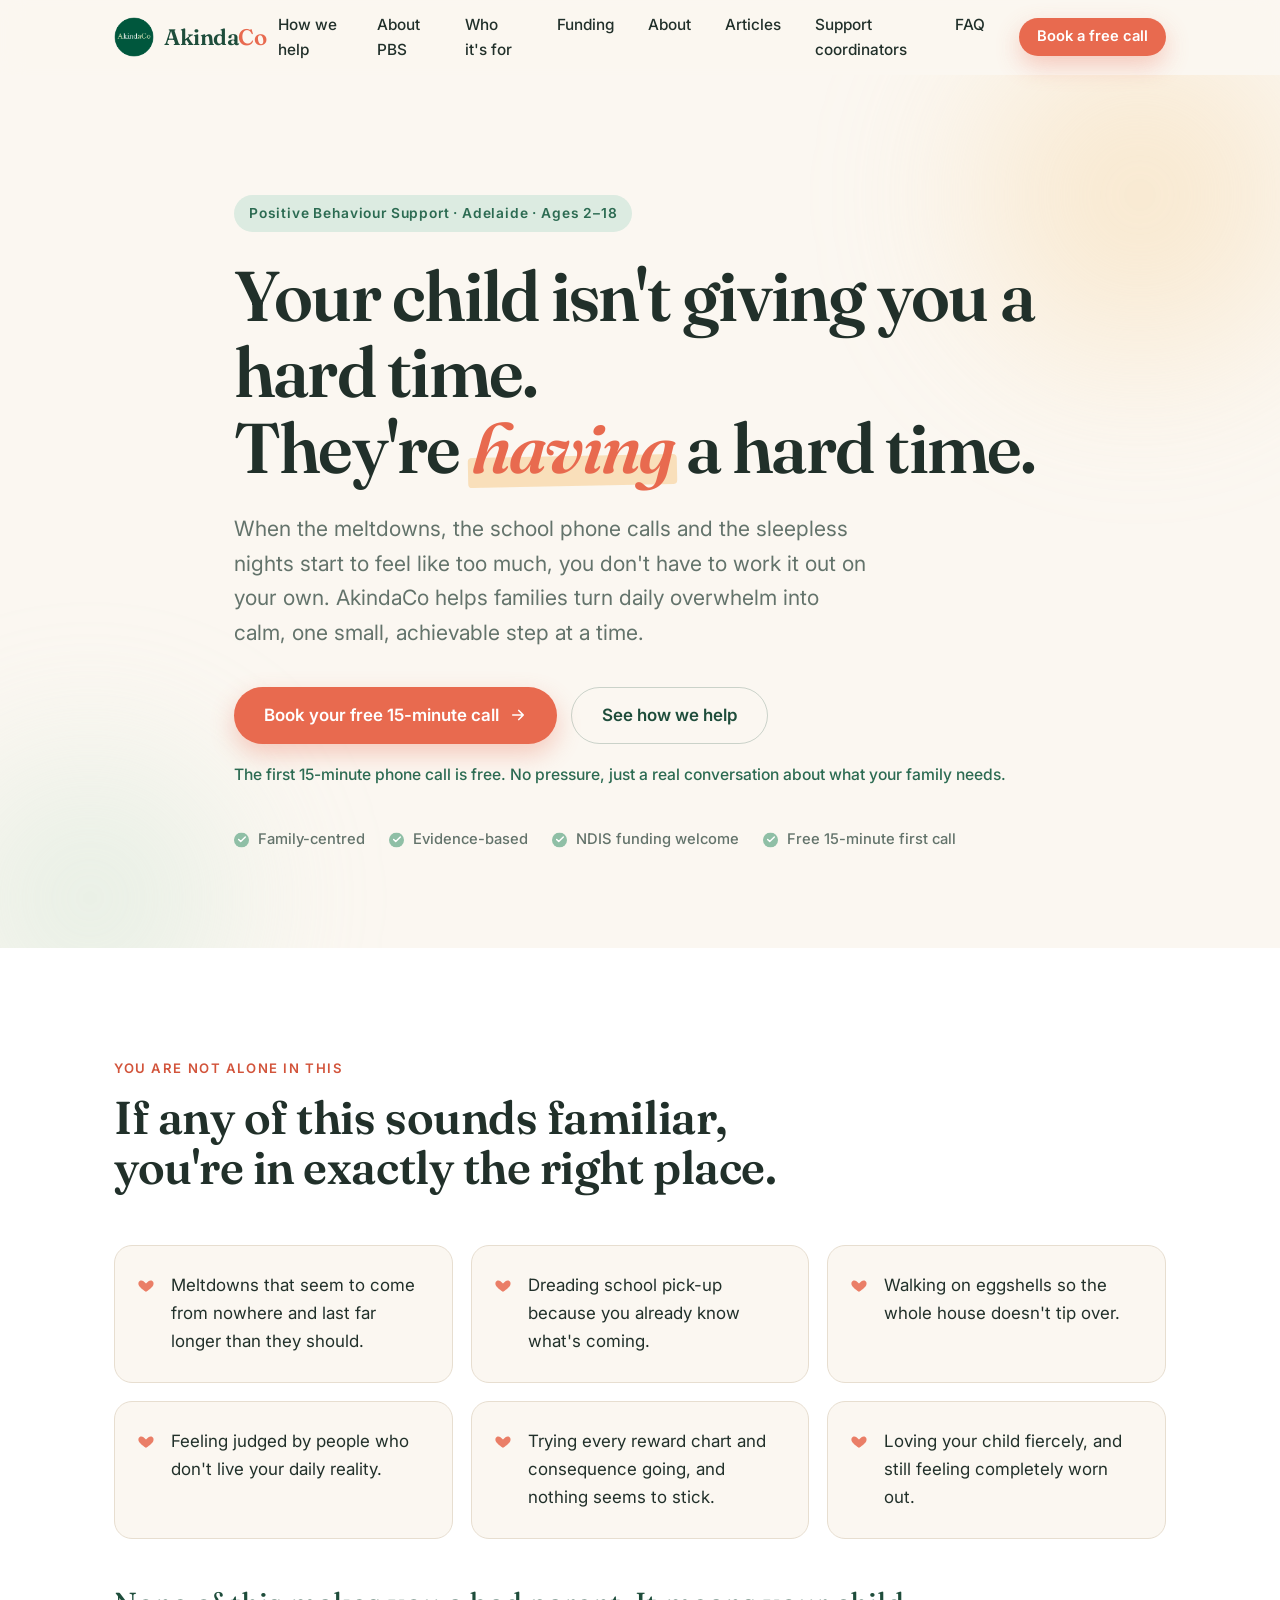
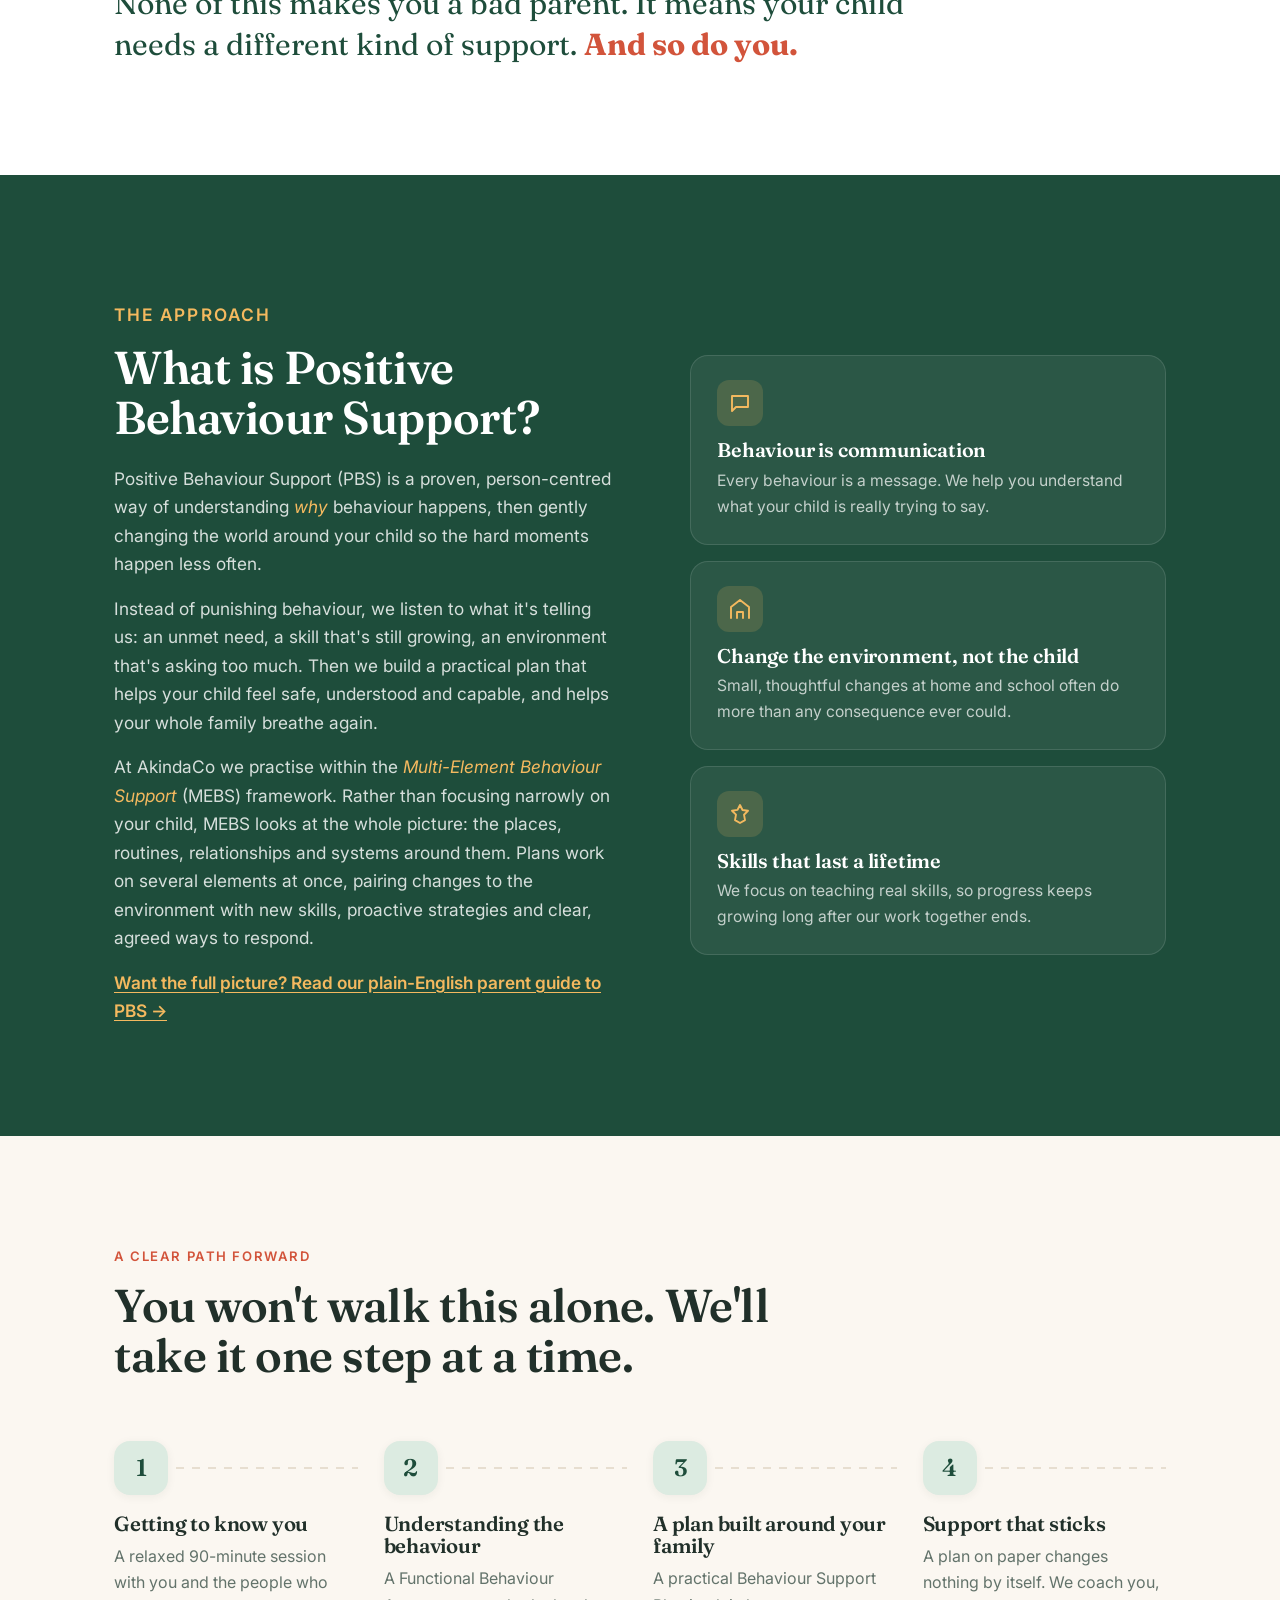
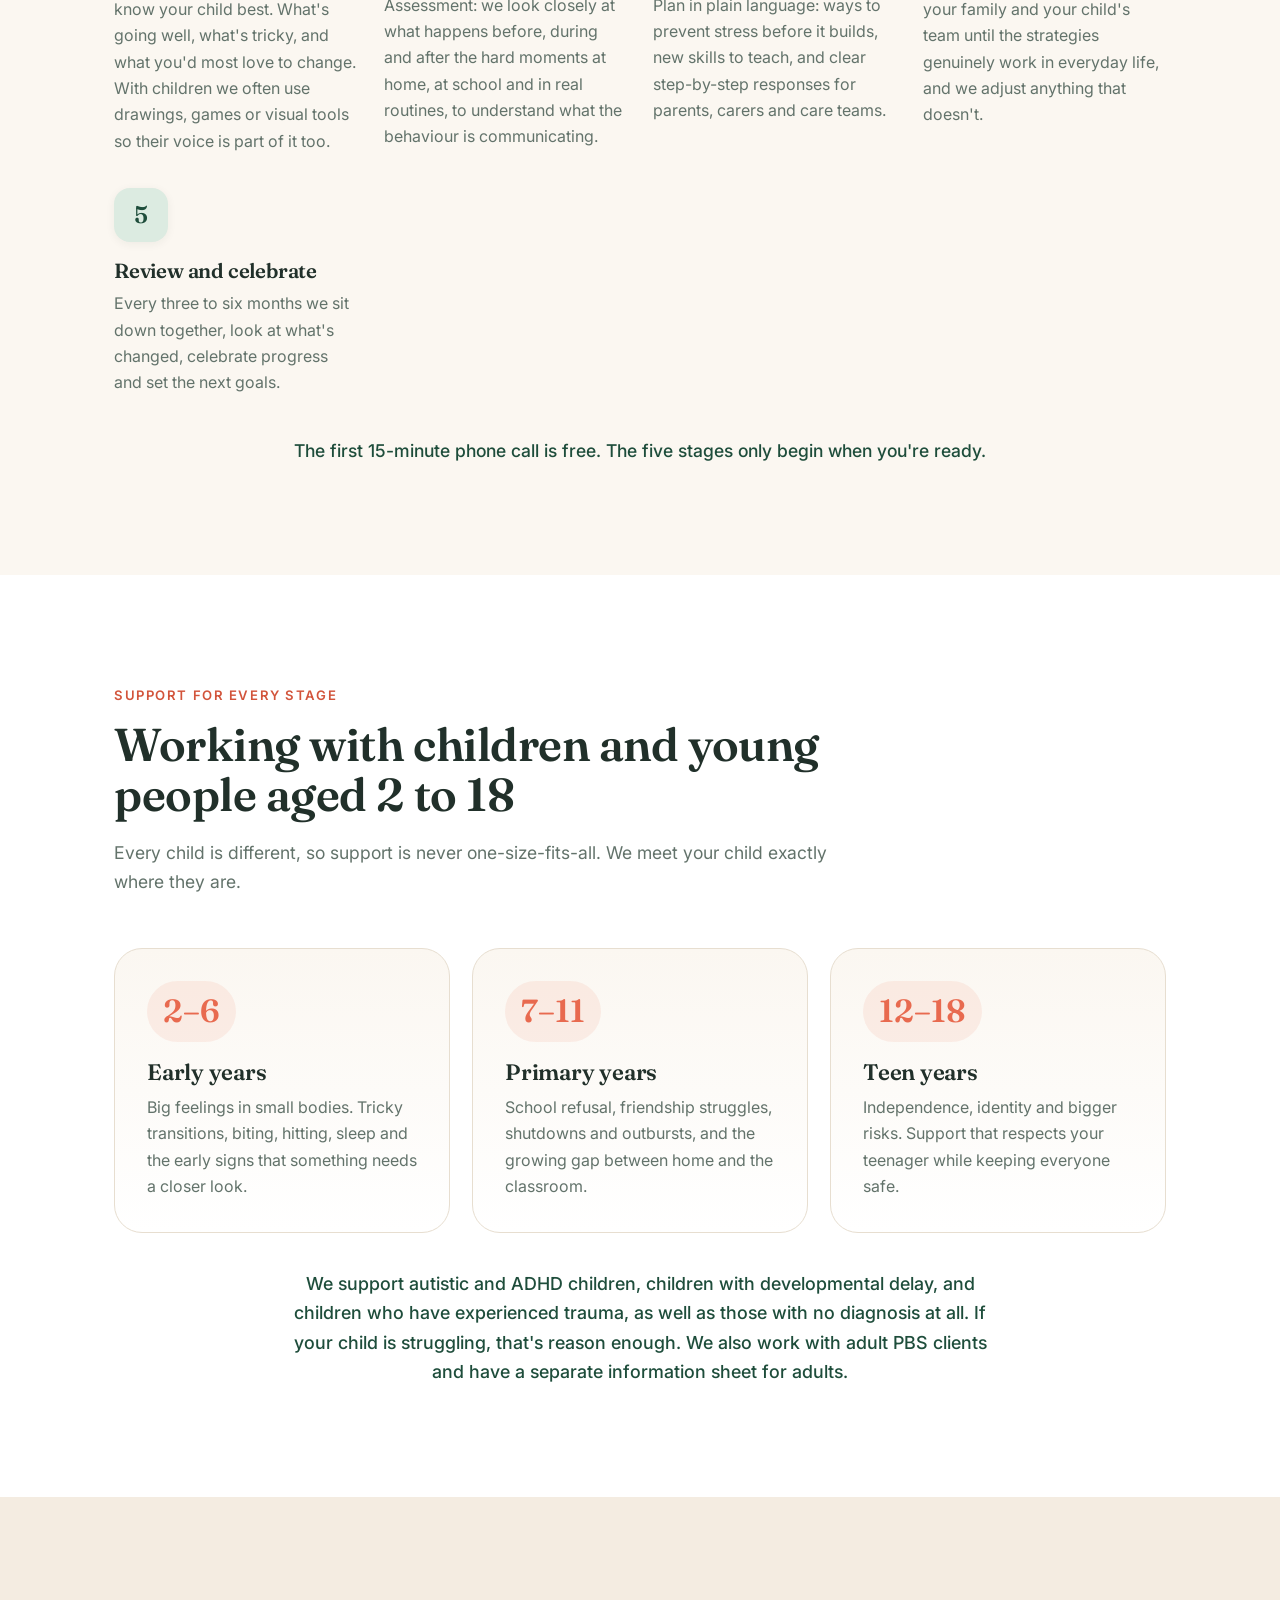
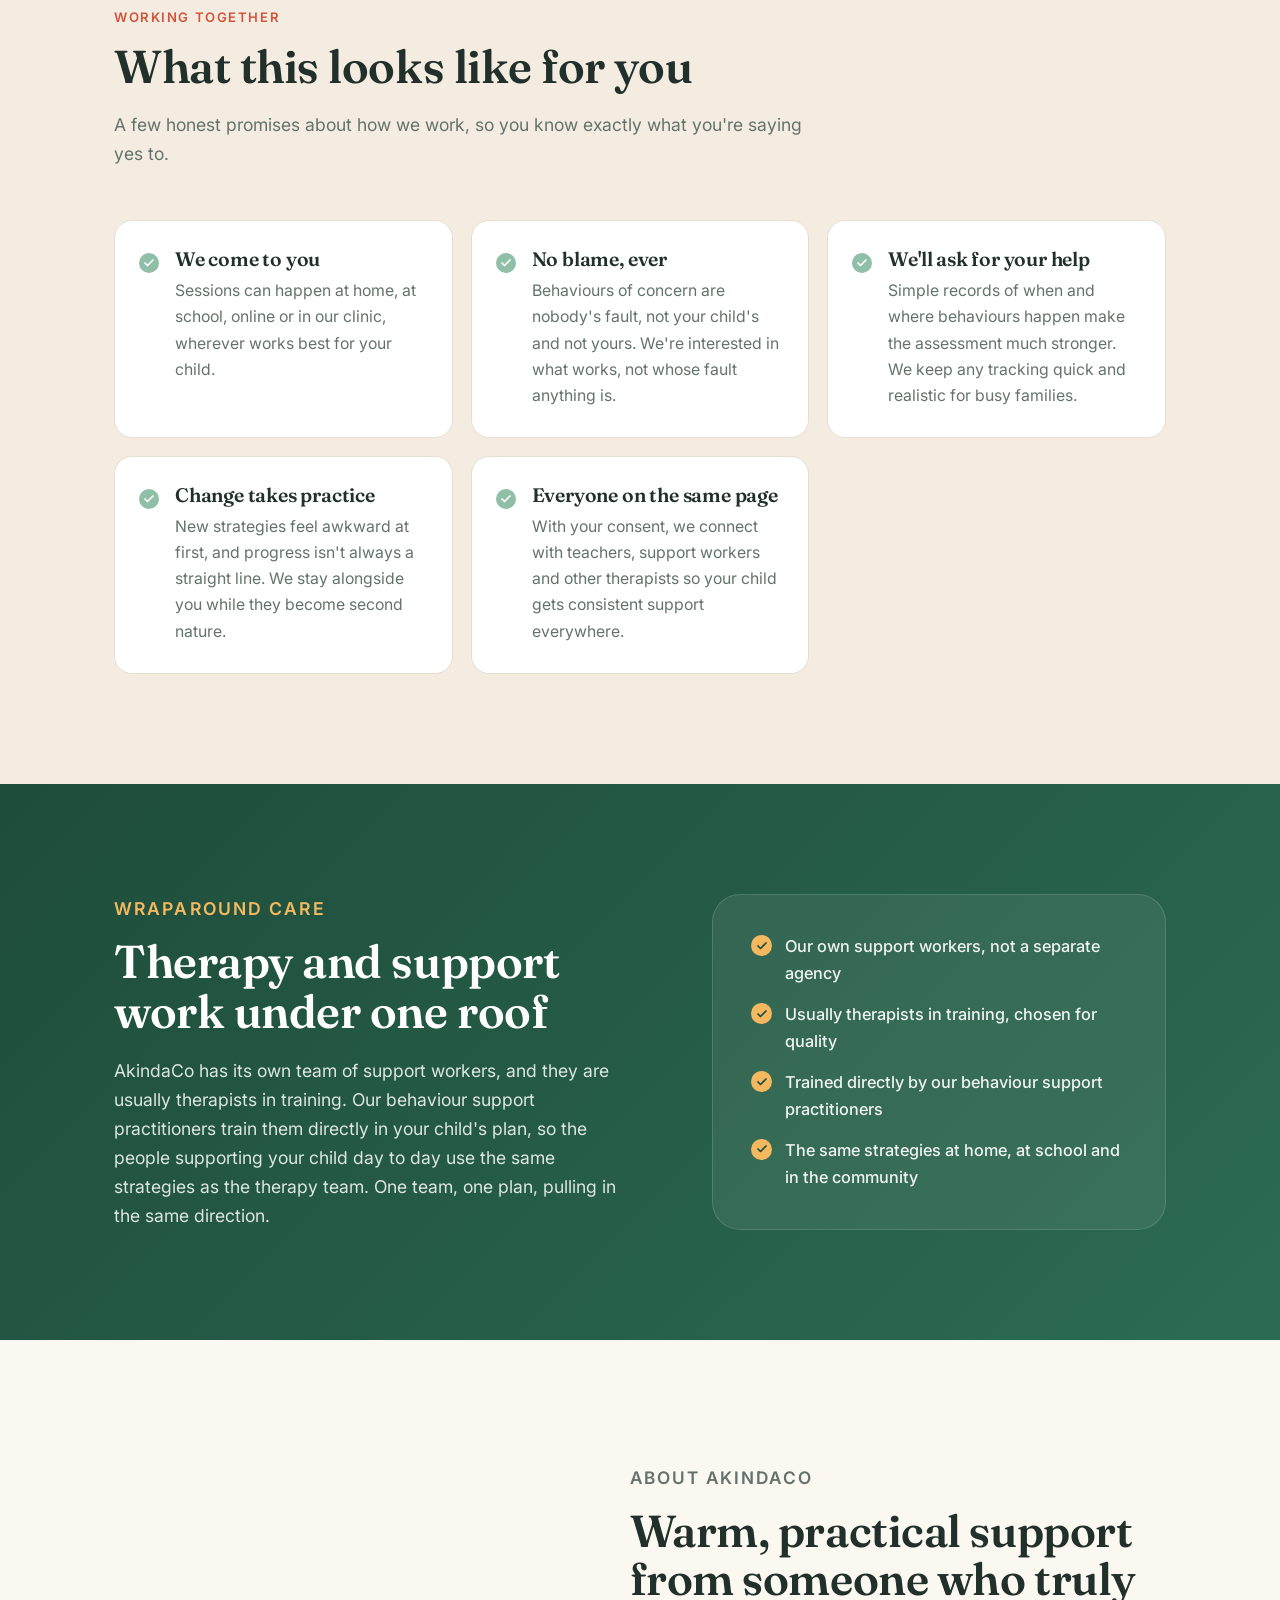
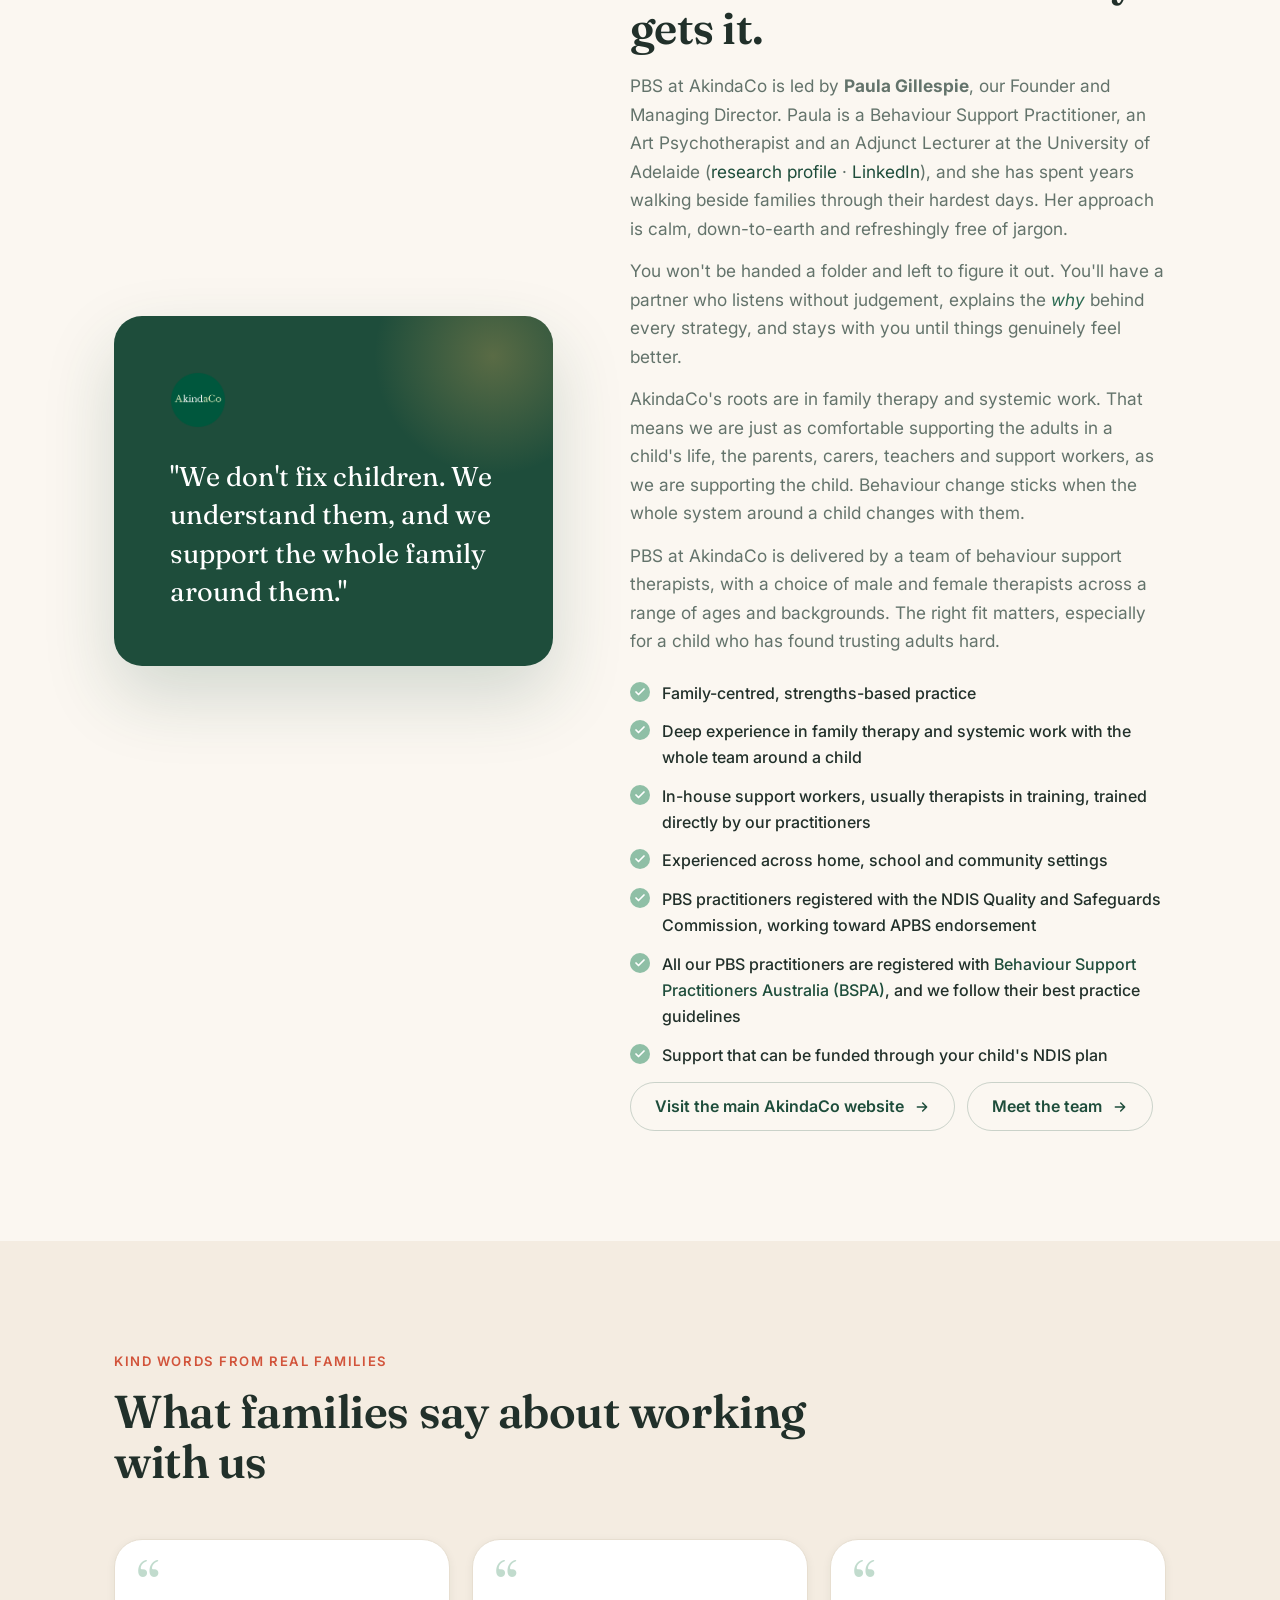
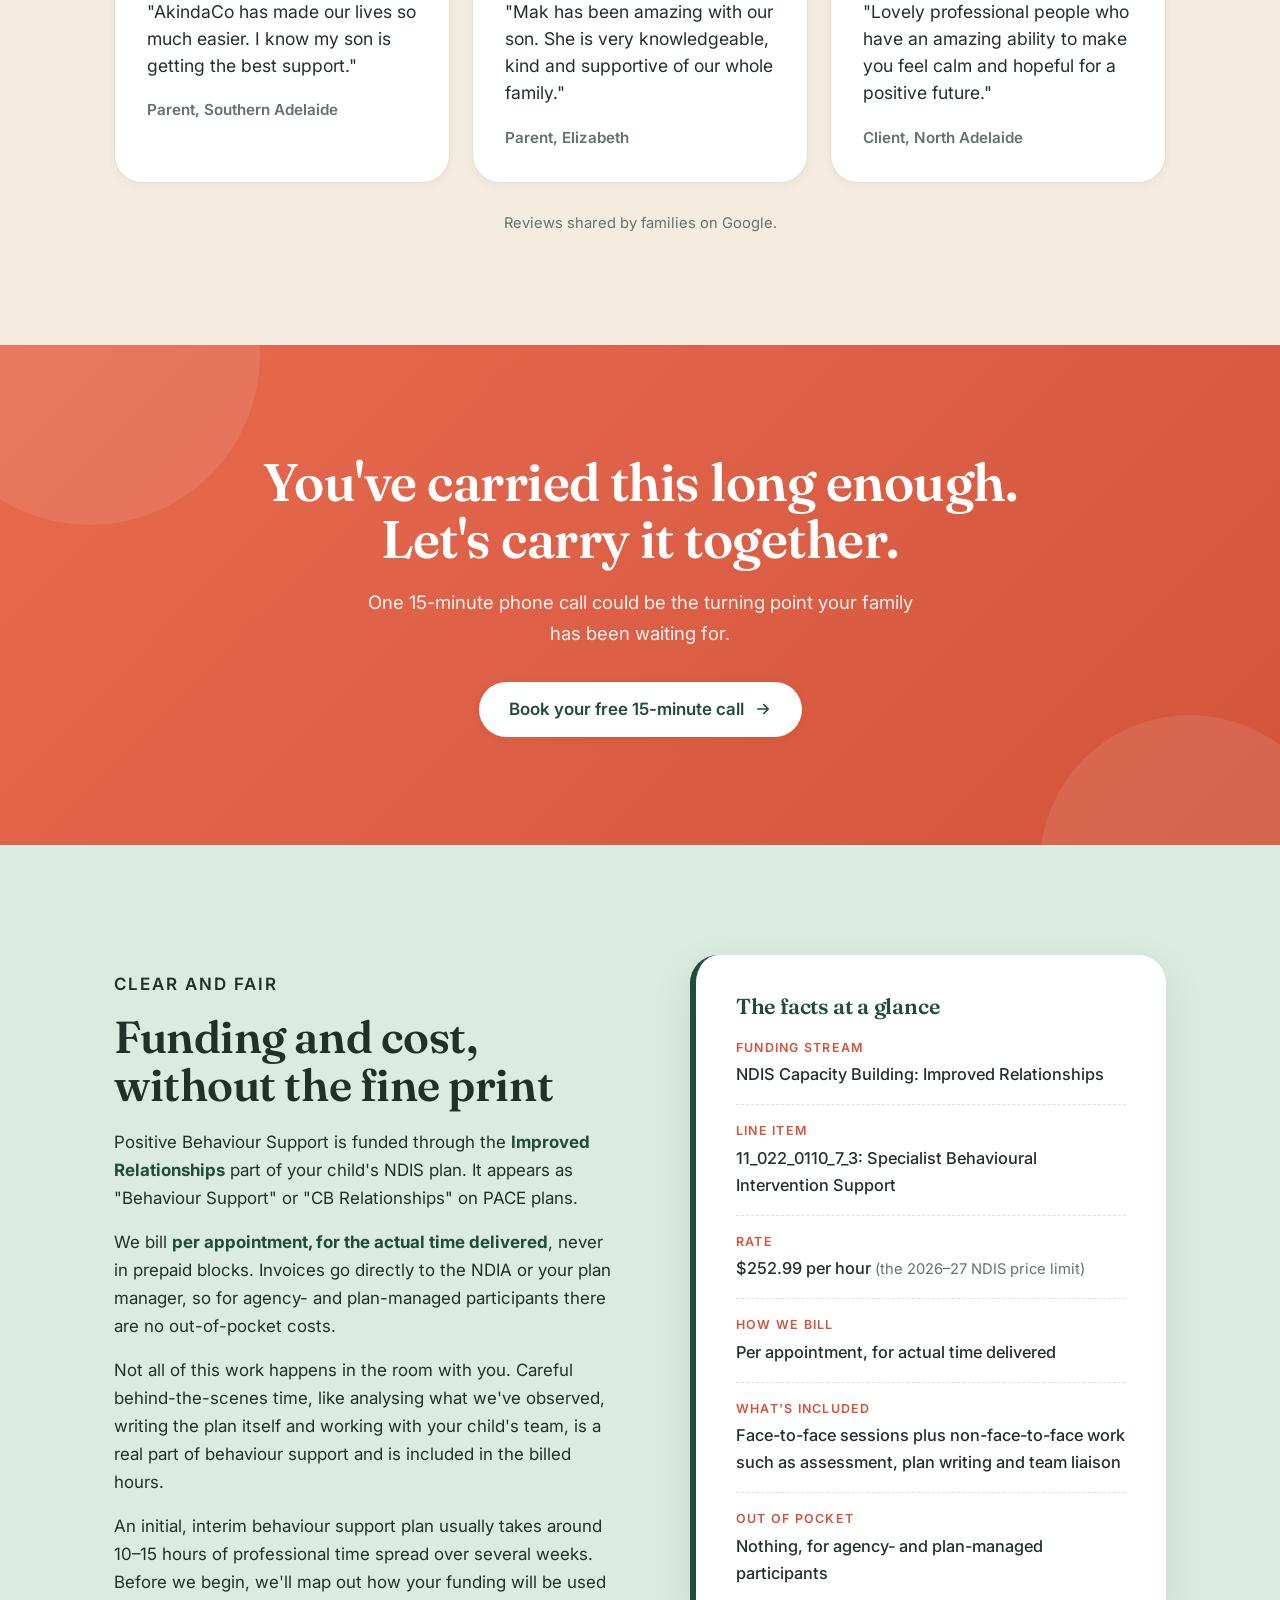
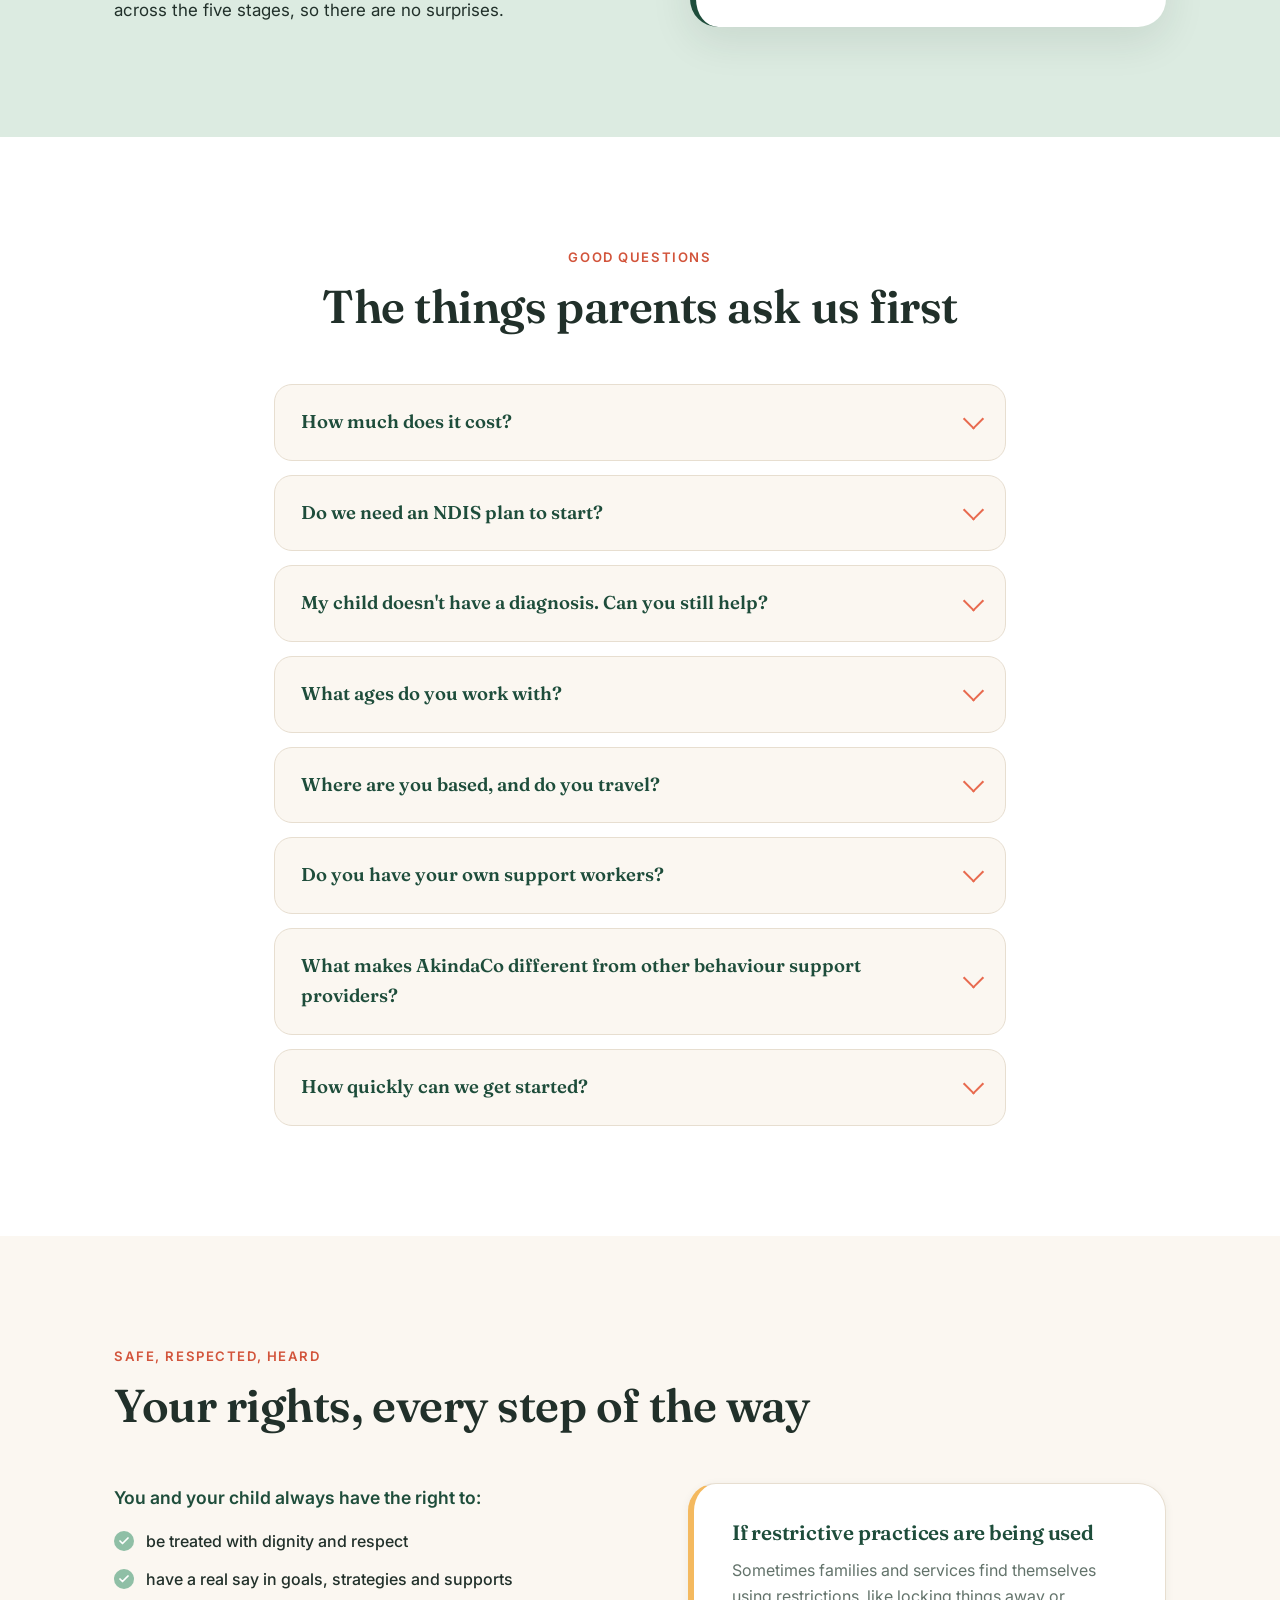
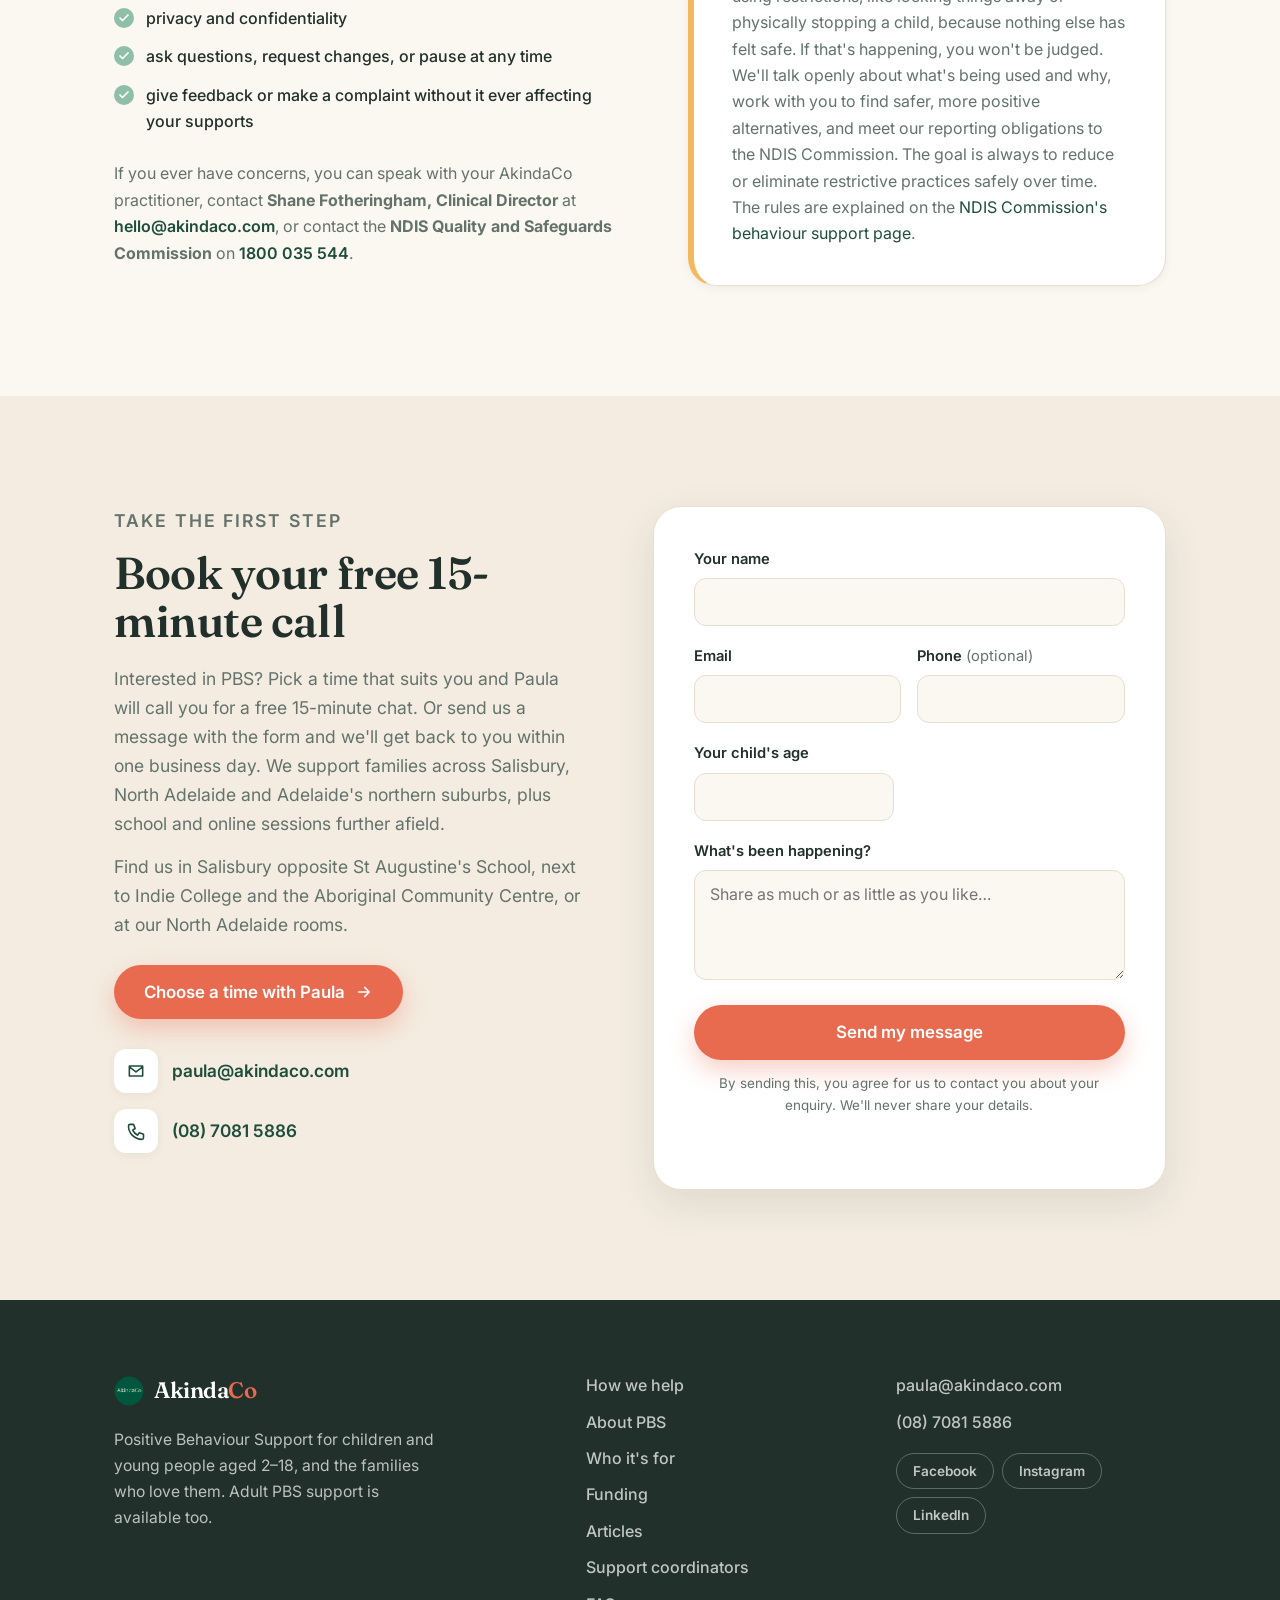
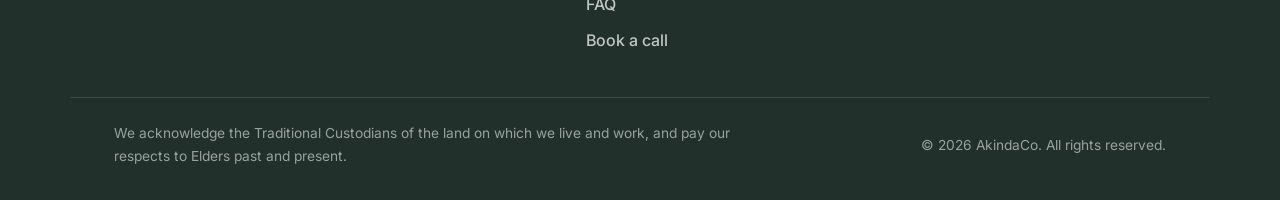
==== commit 74aba288: "Rename the coordinator nav item to "Support coordinators" "For coordinators" was ambiguous. Support " ====
--- a/index.html
+++ b/index.html
@@ -158,7 +158,7 @@
         <a href="#funding">Funding</a>
         <a href="#about">About</a>
         <a href="/articles/">Articles</a>
-        <a href="/for-support-coordinators/">For coordinators</a>
+        <a href="/for-support-coordinators/">Support coordinators</a>
         <a href="#faq">FAQ</a>
       </nav>
 
@@ -176,7 +176,7 @@
       <a href="#funding">Funding</a>
       <a href="#about">About</a>
       <a href="/articles/">Articles</a>
-      <a href="/for-support-coordinators/">For coordinators</a>
+      <a href="/for-support-coordinators/">Support coordinators</a>
       <a href="#faq">FAQ</a>
       <a class="btn btn-primary" href="https://calendly.com/akindaco/positive_behaviour_support" target="_blank" rel="noopener">Book a free call</a>
     </div>
@@ -766,7 +766,7 @@
         <a href="#who">Who it's for</a>
         <a href="#funding">Funding</a>
         <a href="/articles/">Articles</a>
-        <a href="/for-support-coordinators/">For coordinators</a>
+        <a href="/for-support-coordinators/">Support coordinators</a>
         <a href="#faq">FAQ</a>
         <a href="#contact">Book a call</a>
       </nav>
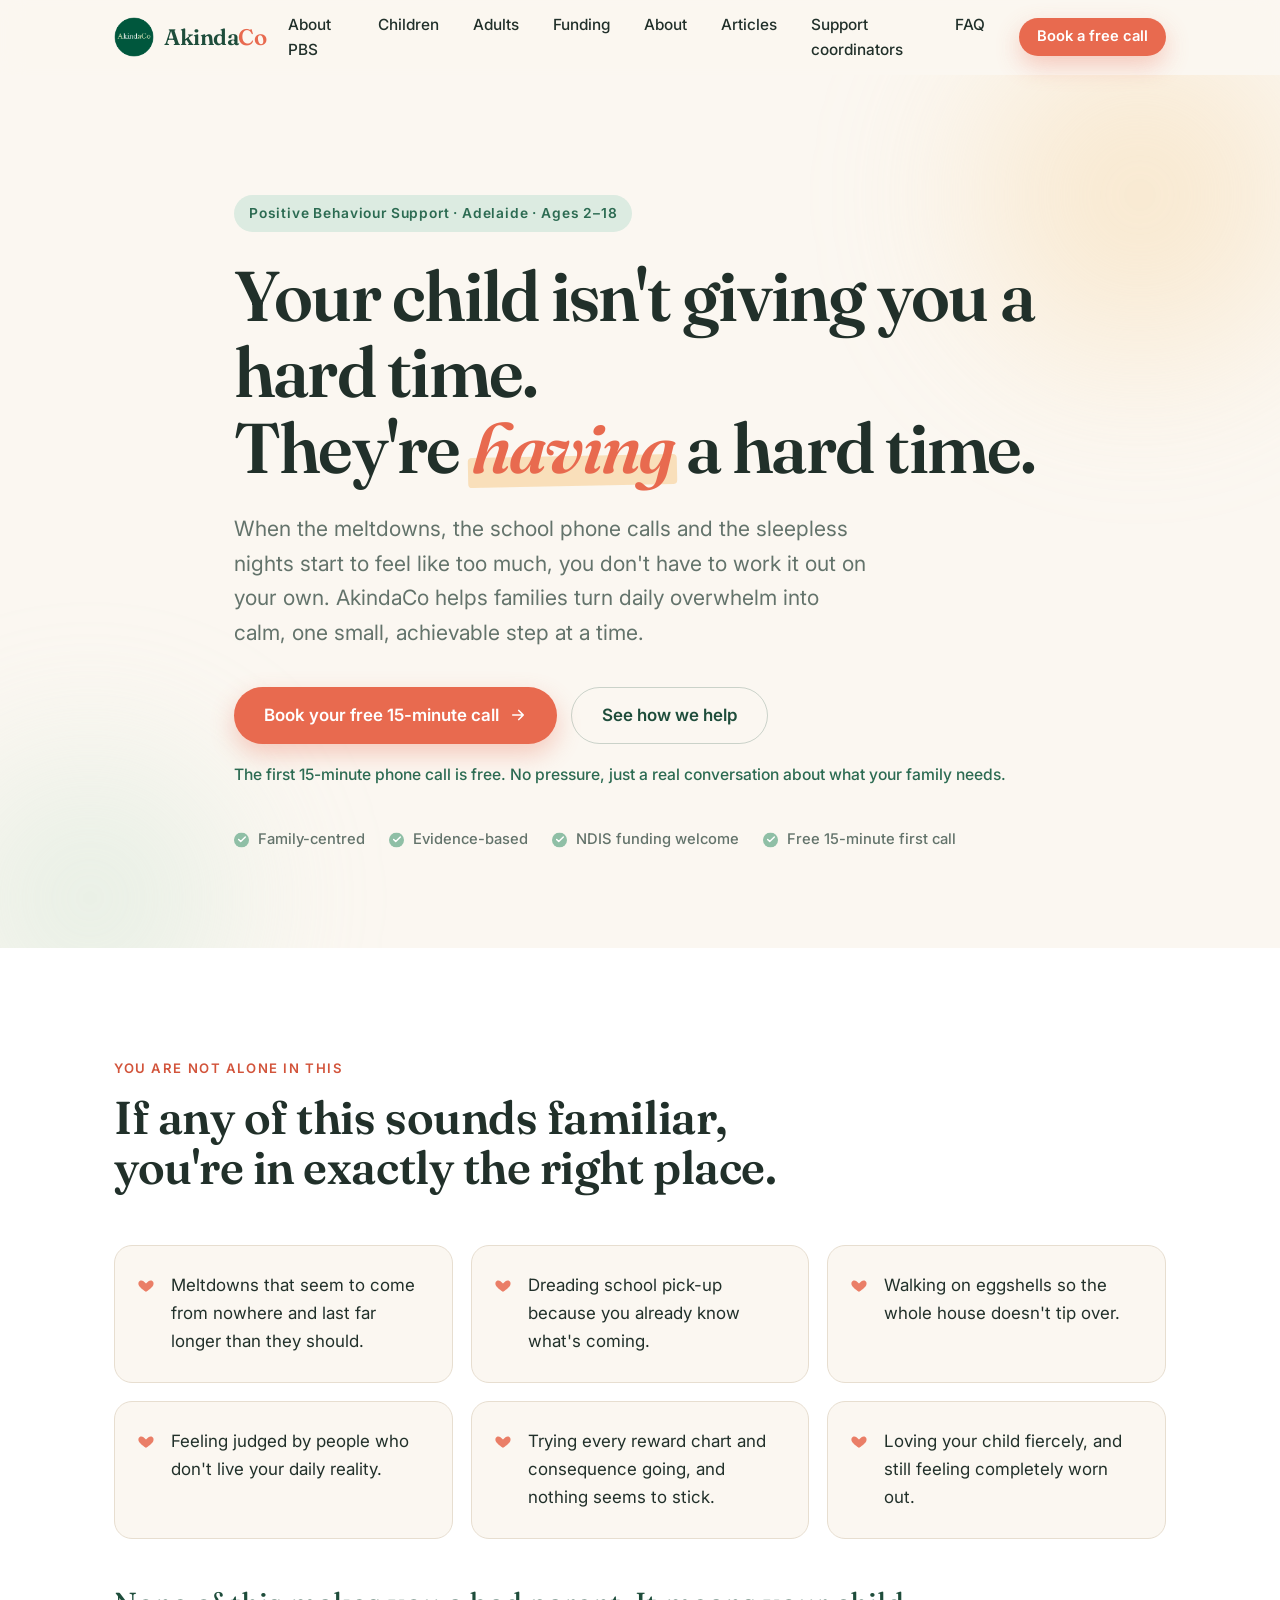
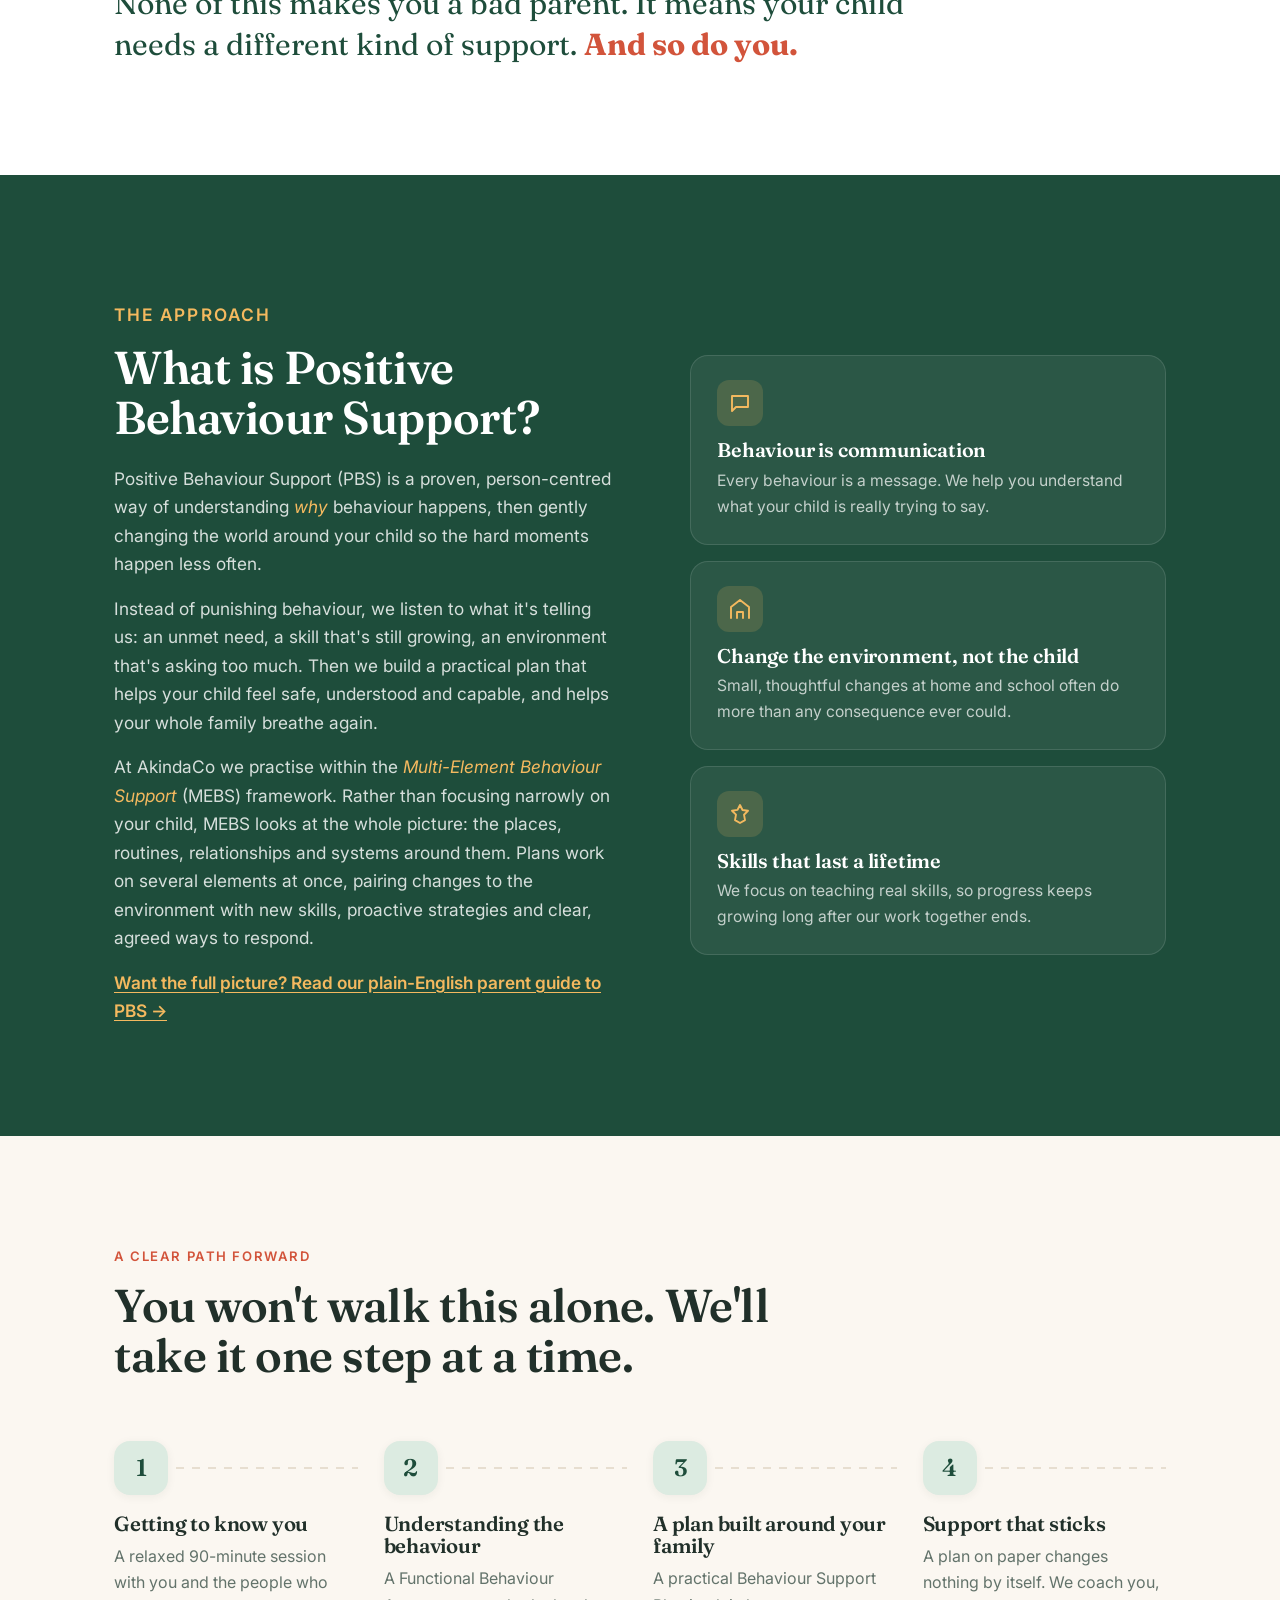
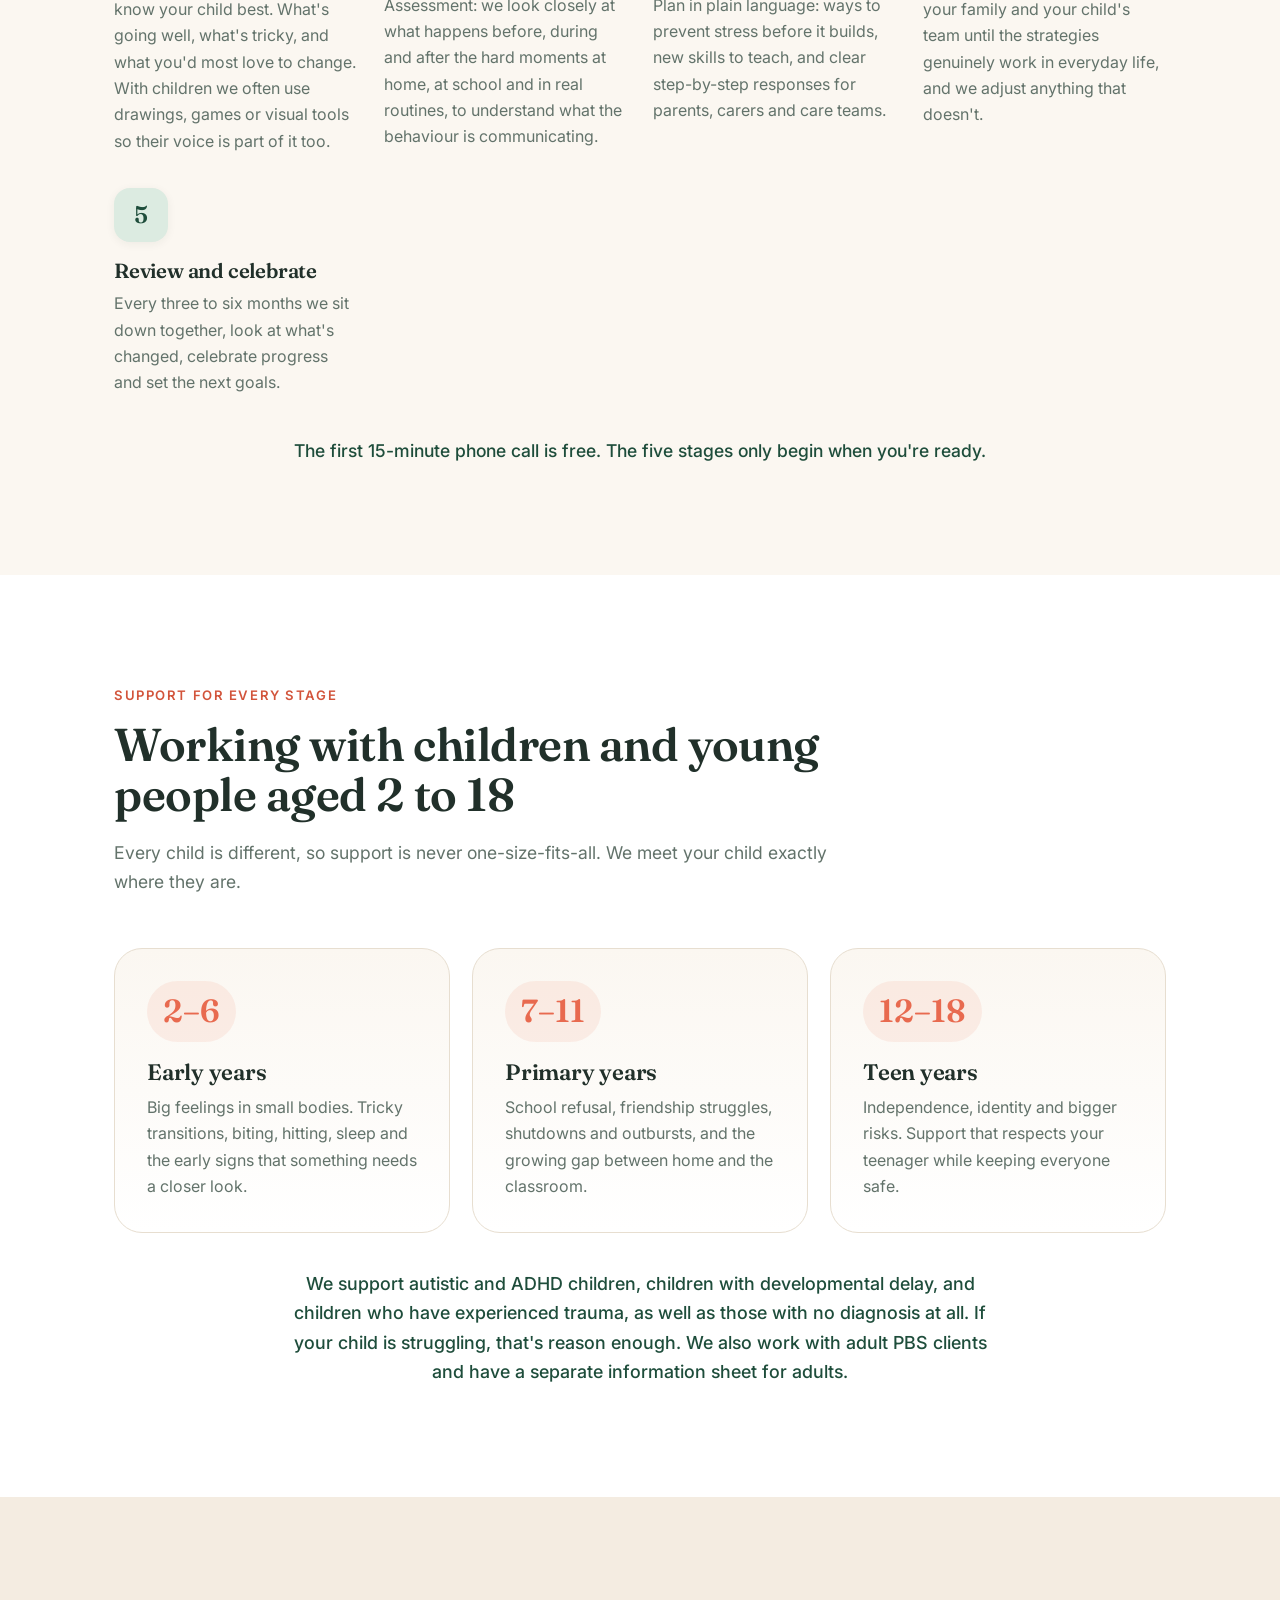
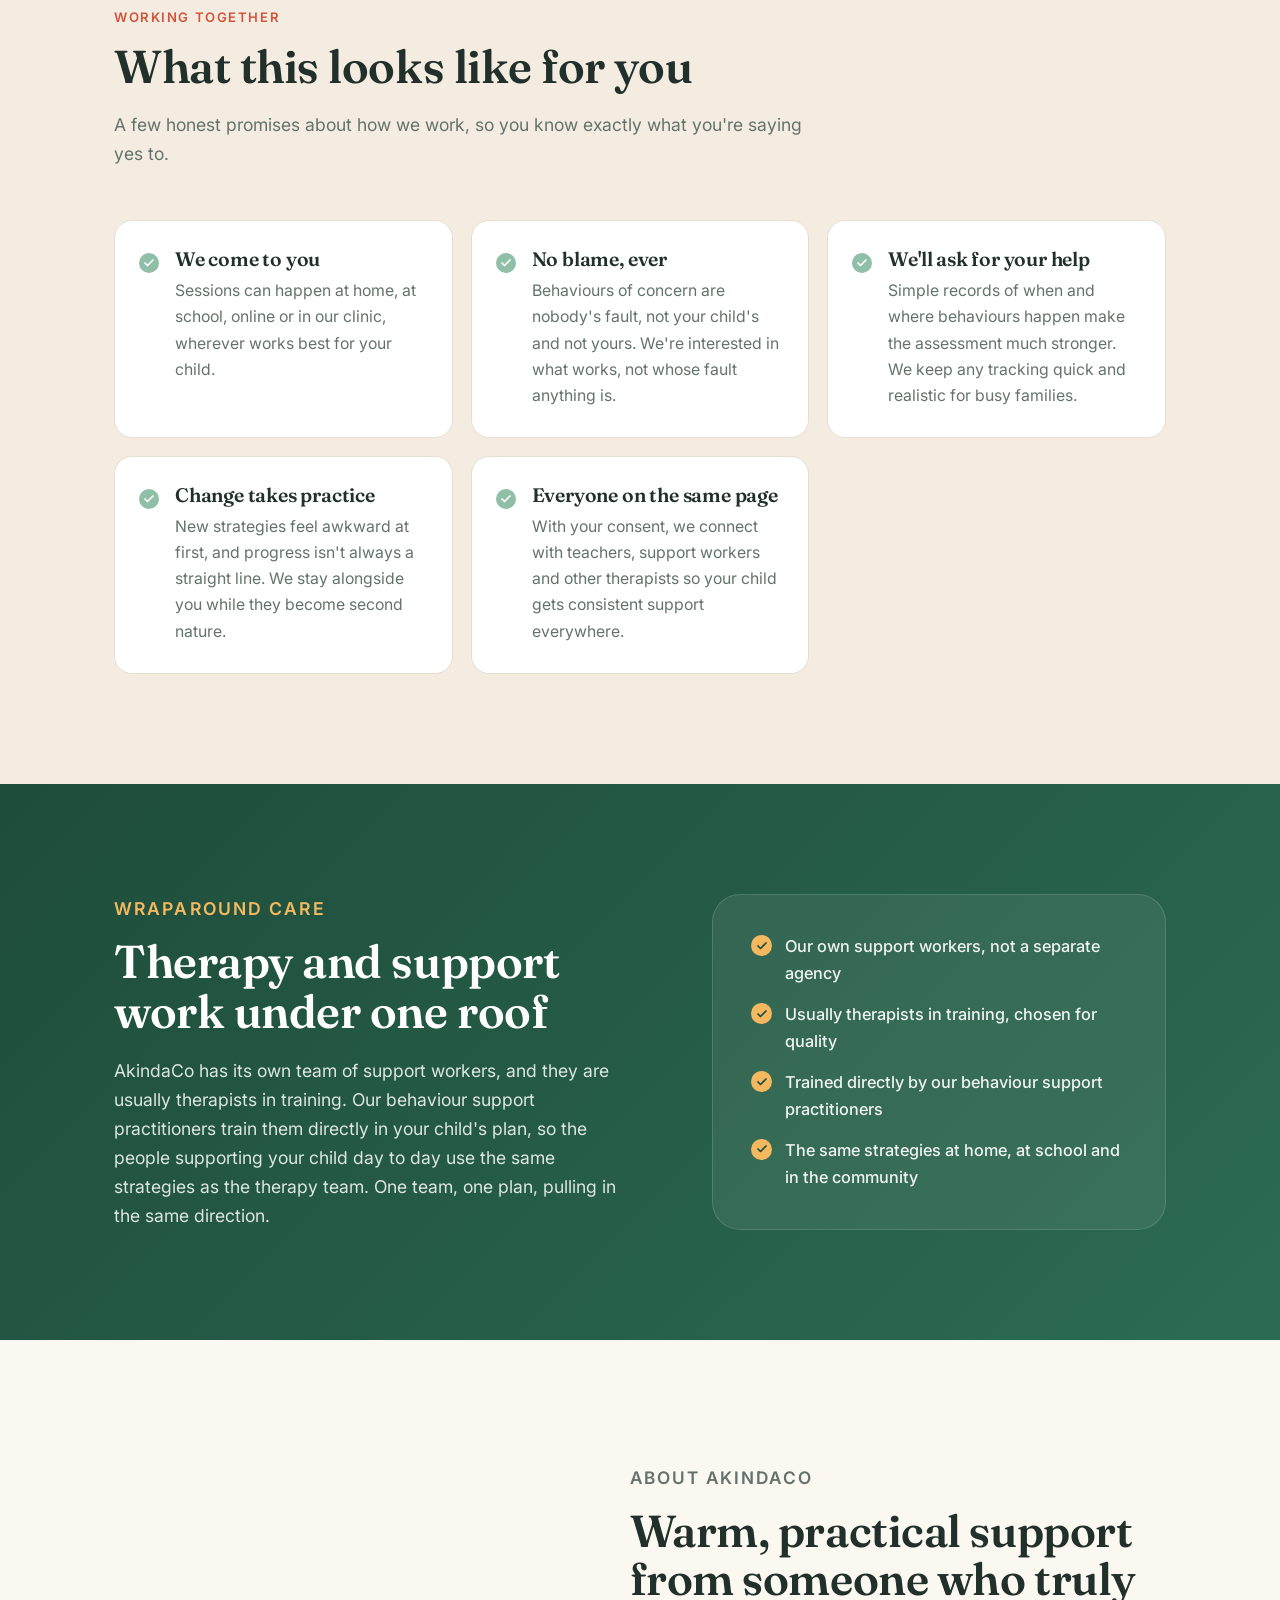
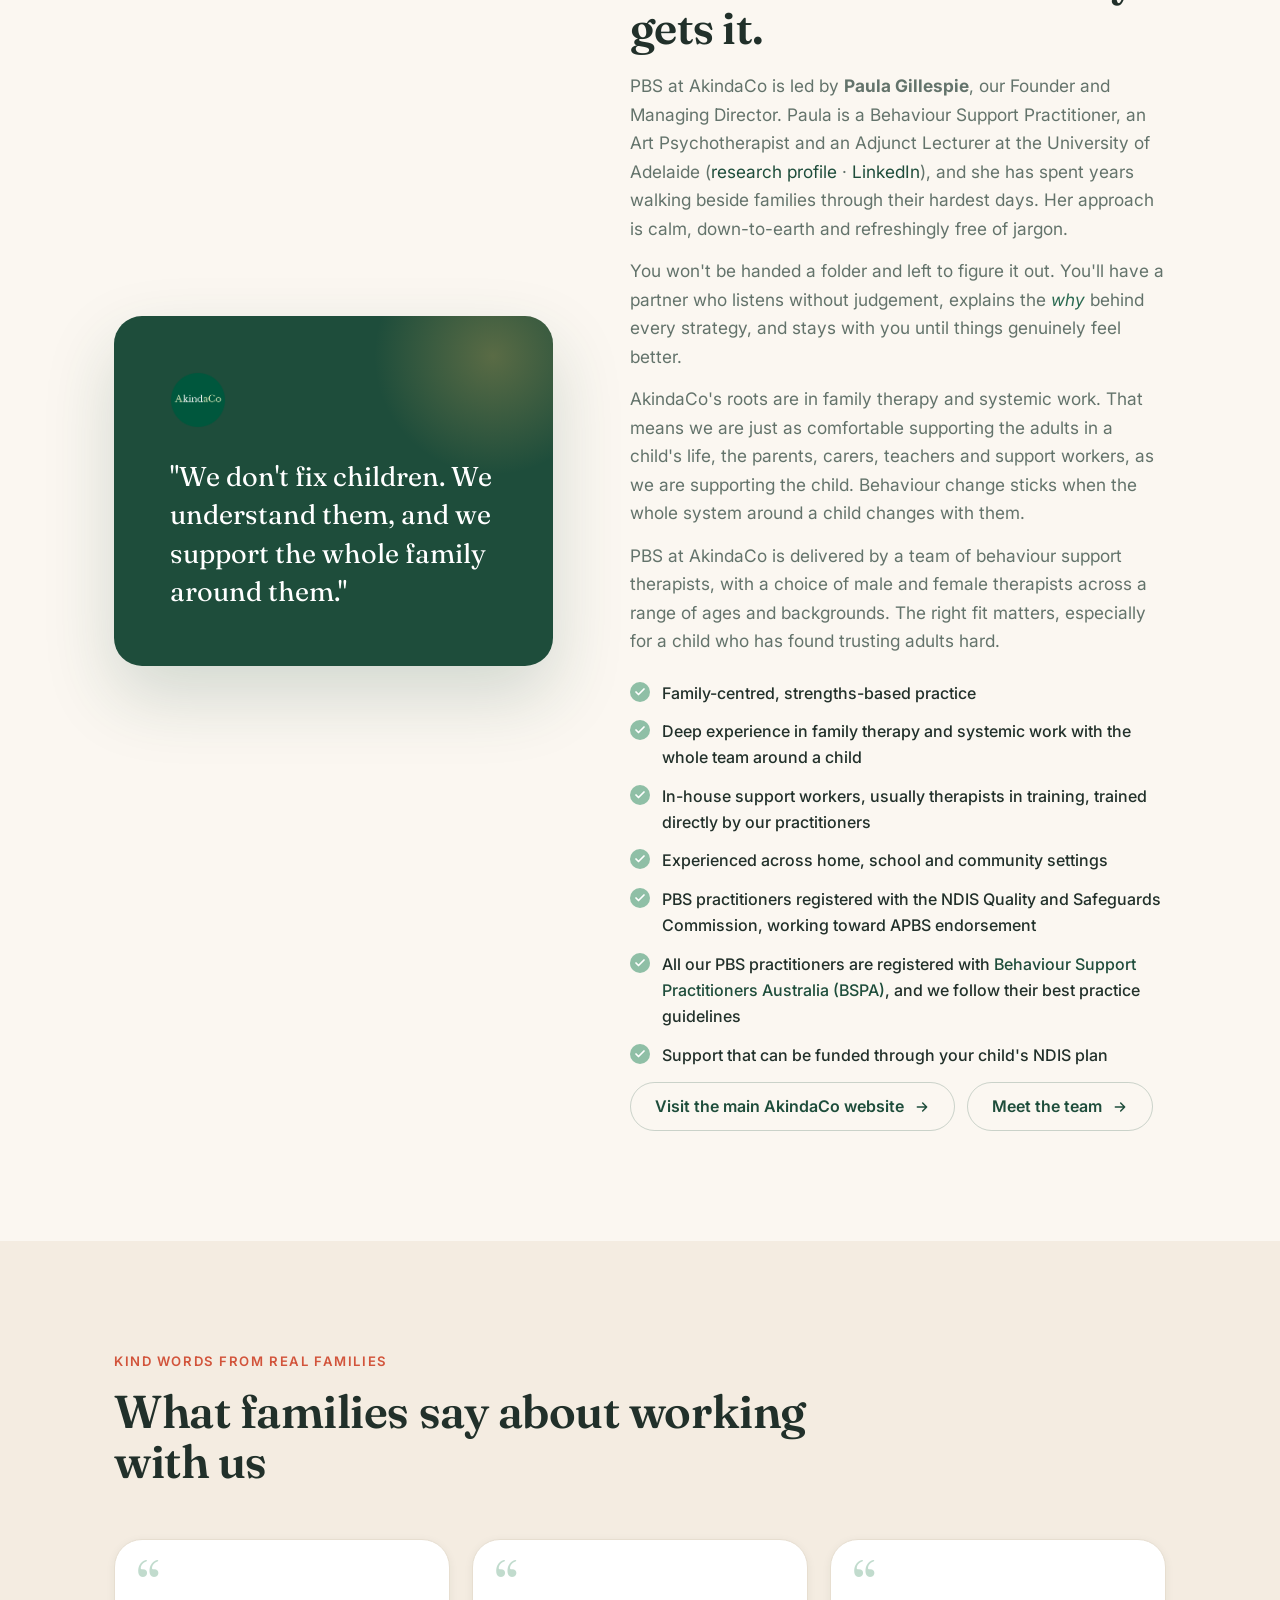
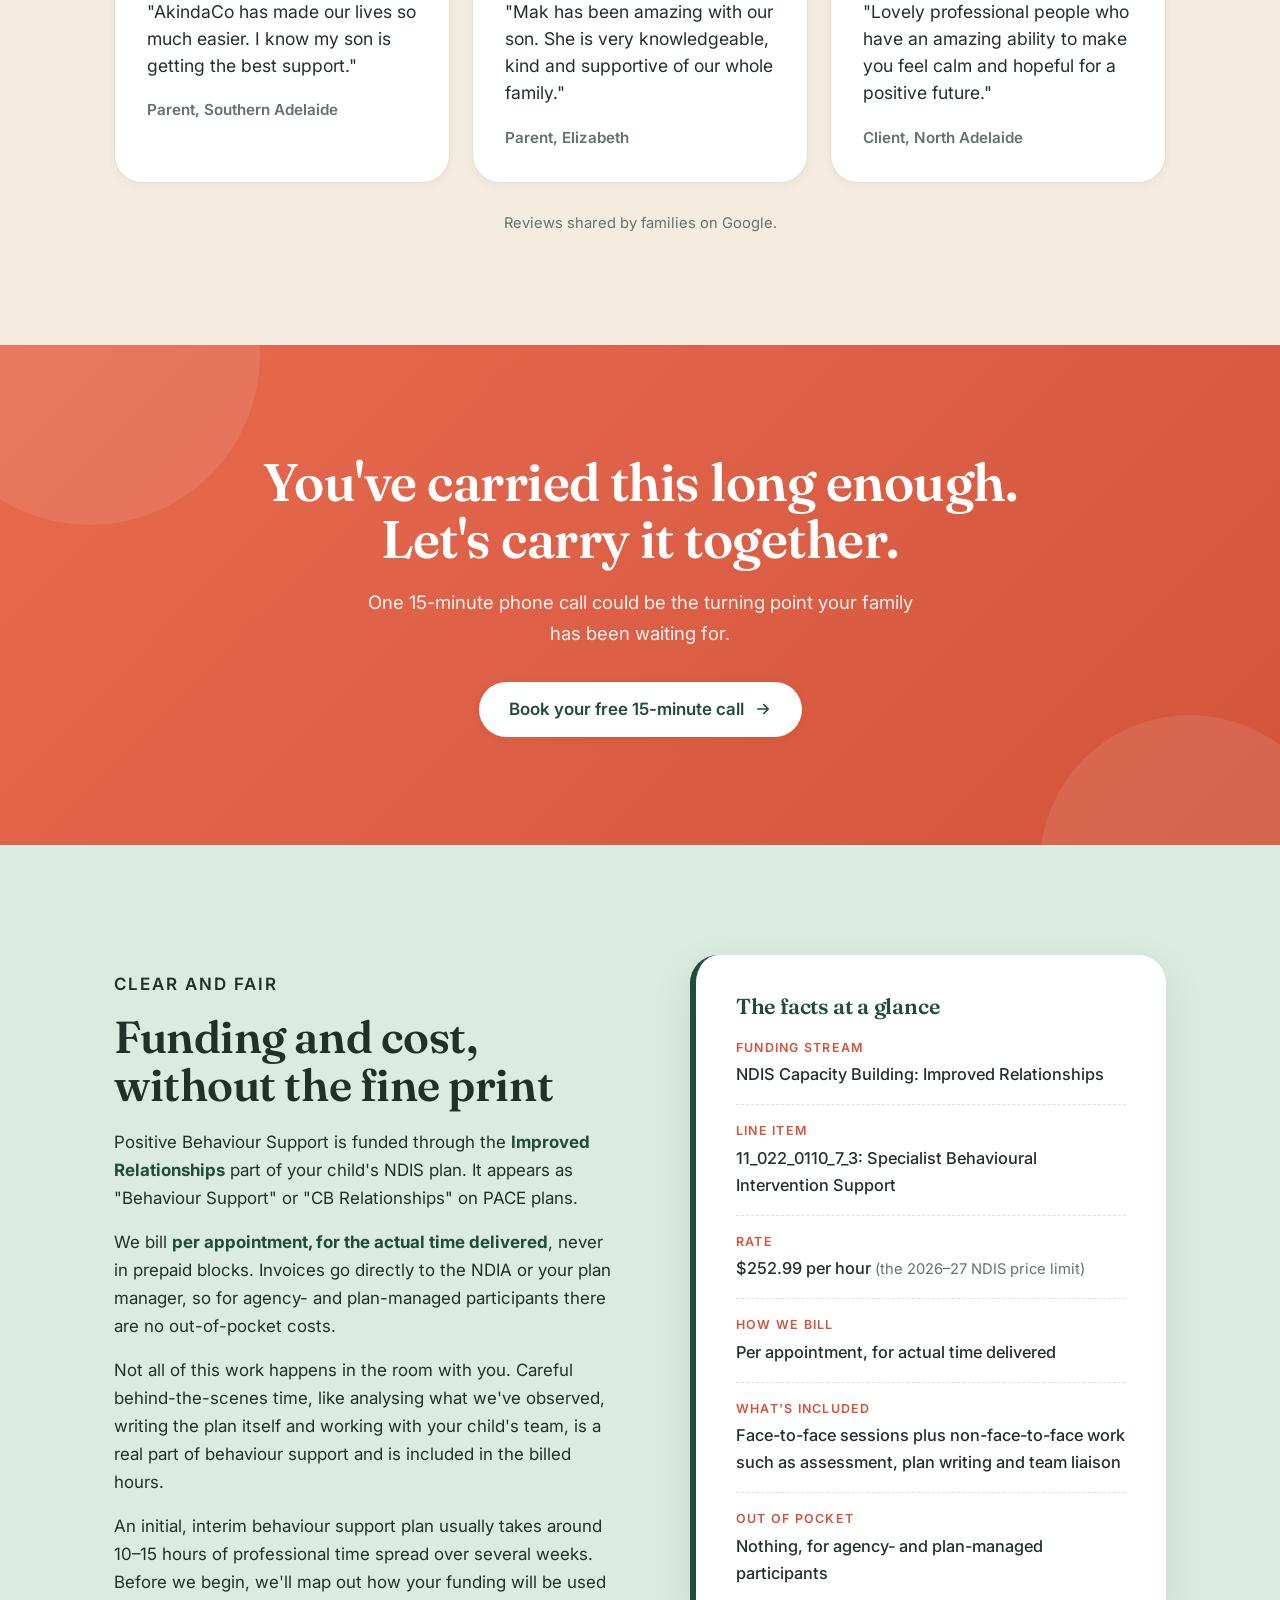
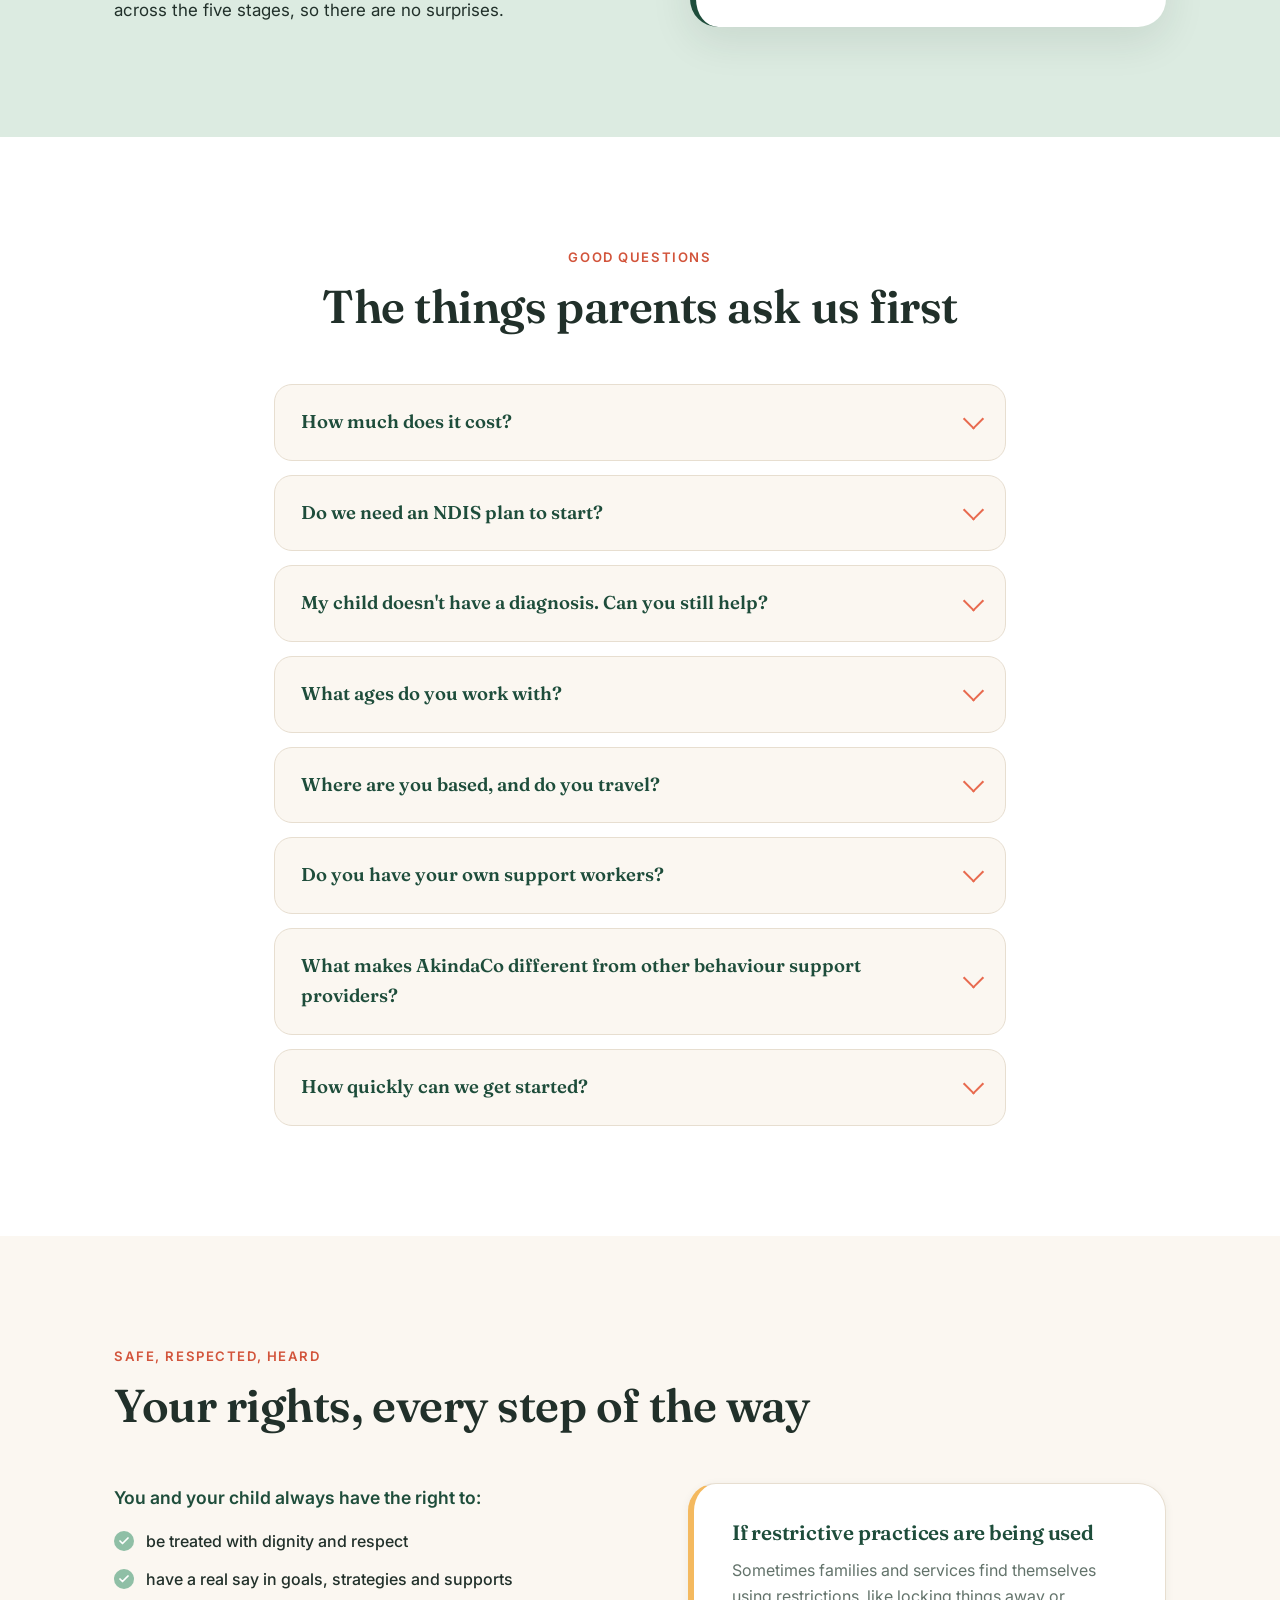
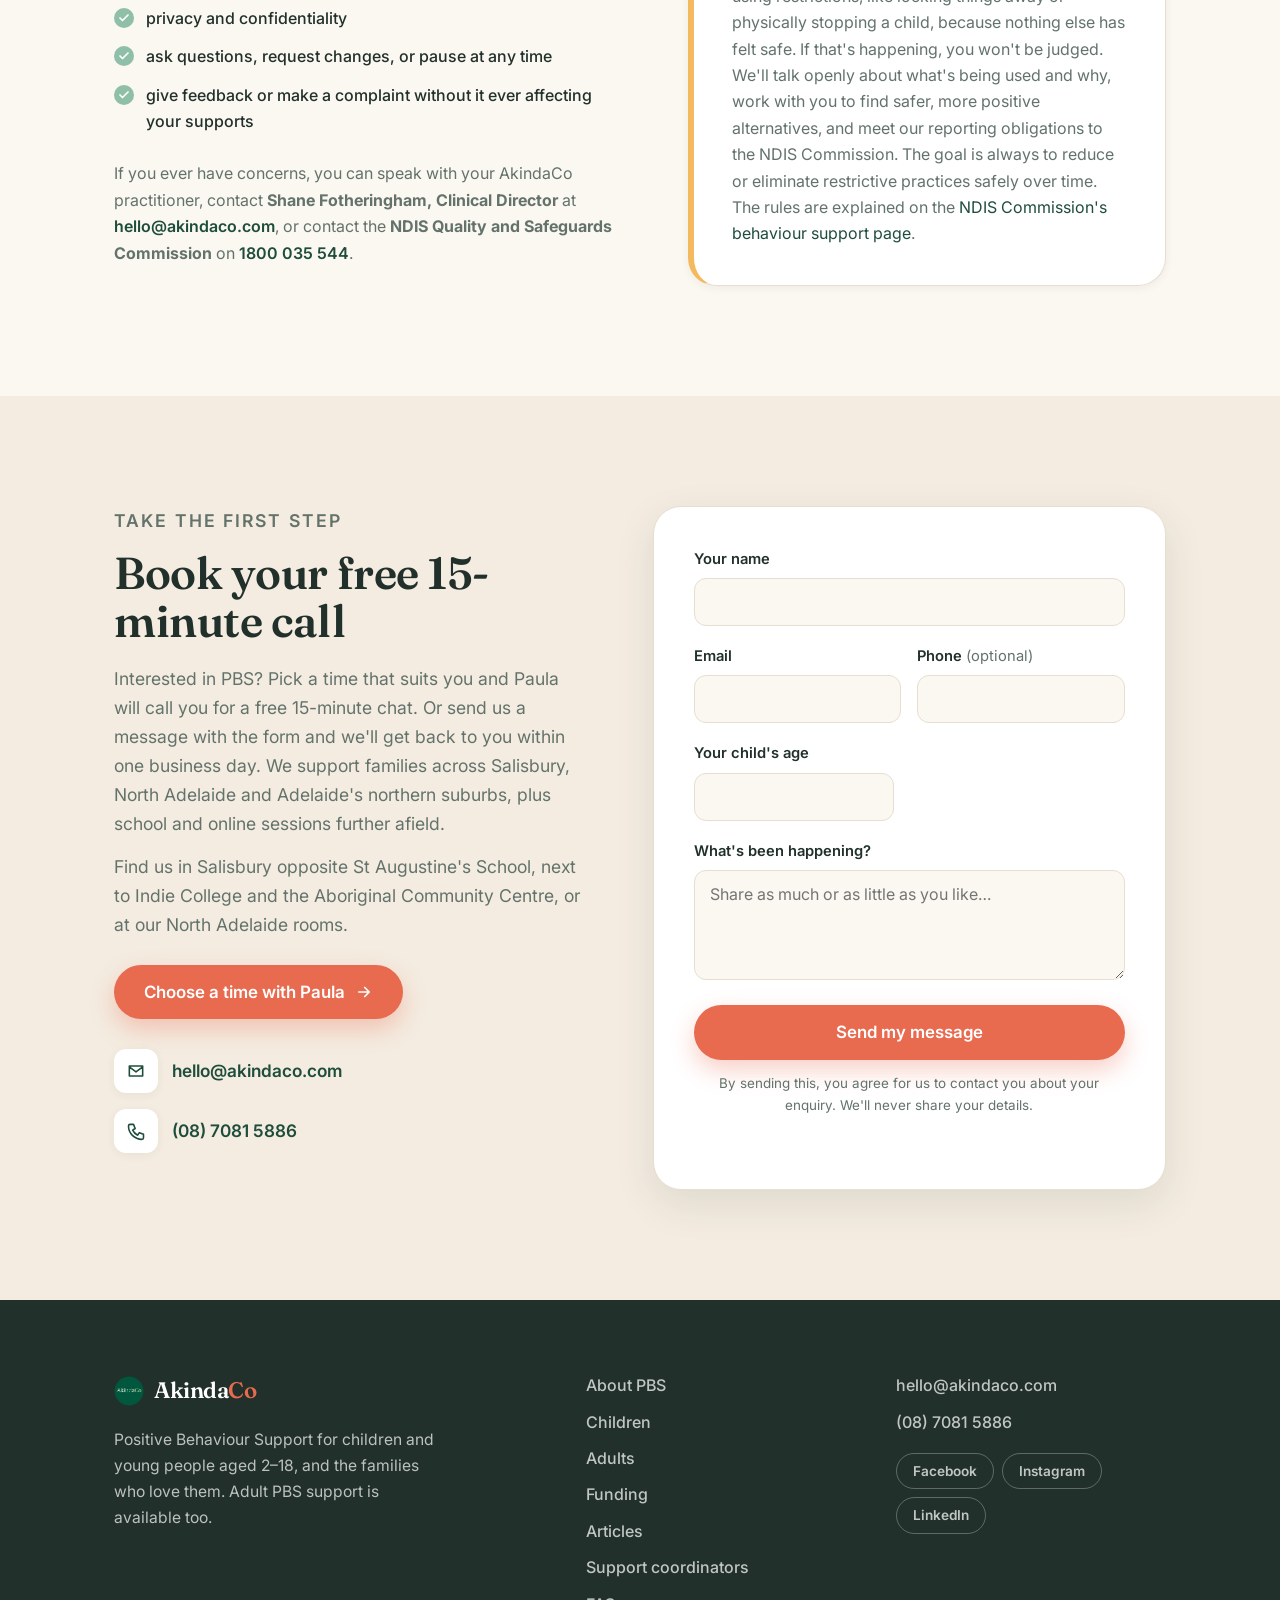
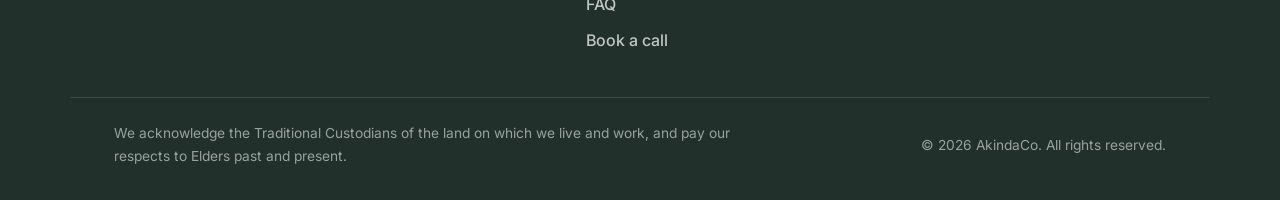
==== commit 930e13e0: "Add an adult behaviour support page and pair it with the children site The site was child-positioned" ====
--- a/index.html
+++ b/index.html
@@ -56,7 +56,7 @@
         "memberOf": { "@type": "Organization", "name": "Behaviour Support Practitioners Australia", "url": "https://bspaustralia.org.au/" },
         "logo": "https://pbs.akindaco.com/logo.png",
         "image": "https://pbs.akindaco.com/logo.png",
-        "email": "paula@akindaco.com",
+        "email": "hello@akindaco.com",
         "telephone": "+61 8 7081 5886",
         "priceRange": "$252.99 per hour (2026-27 NDIS price limit); first 15-minute phone call free",
         "address": [
@@ -152,9 +152,9 @@
       </a>
 
       <nav class="nav" aria-label="Primary">
-        <a href="#help">How we help</a>
         <a href="#pbs">About PBS</a>
-        <a href="#who">Who it's for</a>
+        <a href="/">Children</a>
+        <a href="/adult-behaviour-support/">Adults</a>
         <a href="#funding">Funding</a>
         <a href="#about">About</a>
         <a href="/articles/">Articles</a>
@@ -170,9 +170,9 @@
     </div>
 
     <div class="mobile-nav" id="mobile-nav" hidden>
-      <a href="#help">How we help</a>
       <a href="#pbs">About PBS</a>
-      <a href="#who">Who it's for</a>
+      <a href="/">Children</a>
+      <a href="/adult-behaviour-support/">Adults</a>
       <a href="#funding">Funding</a>
       <a href="#about">About</a>
       <a href="/articles/">Articles</a>
@@ -706,7 +706,7 @@
               <span class="ci" aria-hidden="true">
                 <svg viewBox="0 0 24 24" width="20" height="20"><path fill="none" stroke="currentColor" stroke-width="1.9" stroke-linecap="round" stroke-linejoin="round" d="M4 6h16v12H4z M4 7l8 6 8-6"/></svg>
               </span>
-              <a href="mailto:paula@akindaco.com">paula@akindaco.com</a>
+              <a href="mailto:hello@akindaco.com">hello@akindaco.com</a>
             </li>
             <li>
               <span class="ci" aria-hidden="true">
@@ -761,9 +761,9 @@
       </div>
 
       <nav class="footer-nav" aria-label="Footer">
-        <a href="#help">How we help</a>
         <a href="#pbs">About PBS</a>
-        <a href="#who">Who it's for</a>
+        <a href="/">Children</a>
+        <a href="/adult-behaviour-support/">Adults</a>
         <a href="#funding">Funding</a>
         <a href="/articles/">Articles</a>
         <a href="/for-support-coordinators/">Support coordinators</a>
@@ -772,7 +772,7 @@
       </nav>
 
       <div class="footer-contact">
-        <a href="mailto:paula@akindaco.com">paula@akindaco.com</a>
+        <a href="mailto:hello@akindaco.com">hello@akindaco.com</a>
         <a href="tel:0870815886">(08) 7081 5886</a>
         <div class="footer-social" aria-label="AkindaCo on social media">
           <a href="https://www.facebook.com/akindaco" target="_blank" rel="noopener">Facebook</a>
--- a/styles.css
+++ b/styles.css
@@ -614,3 +614,6 @@
   .coord-list li { padding: 14px 16px 14px 46px; }
 }
 .wraparound-copy p + p { margin-top: 16px; }
+
+/* Anchor targets: stop the sticky header covering the heading you jumped to */
+section[id] { scroll-margin-top: 96px; }
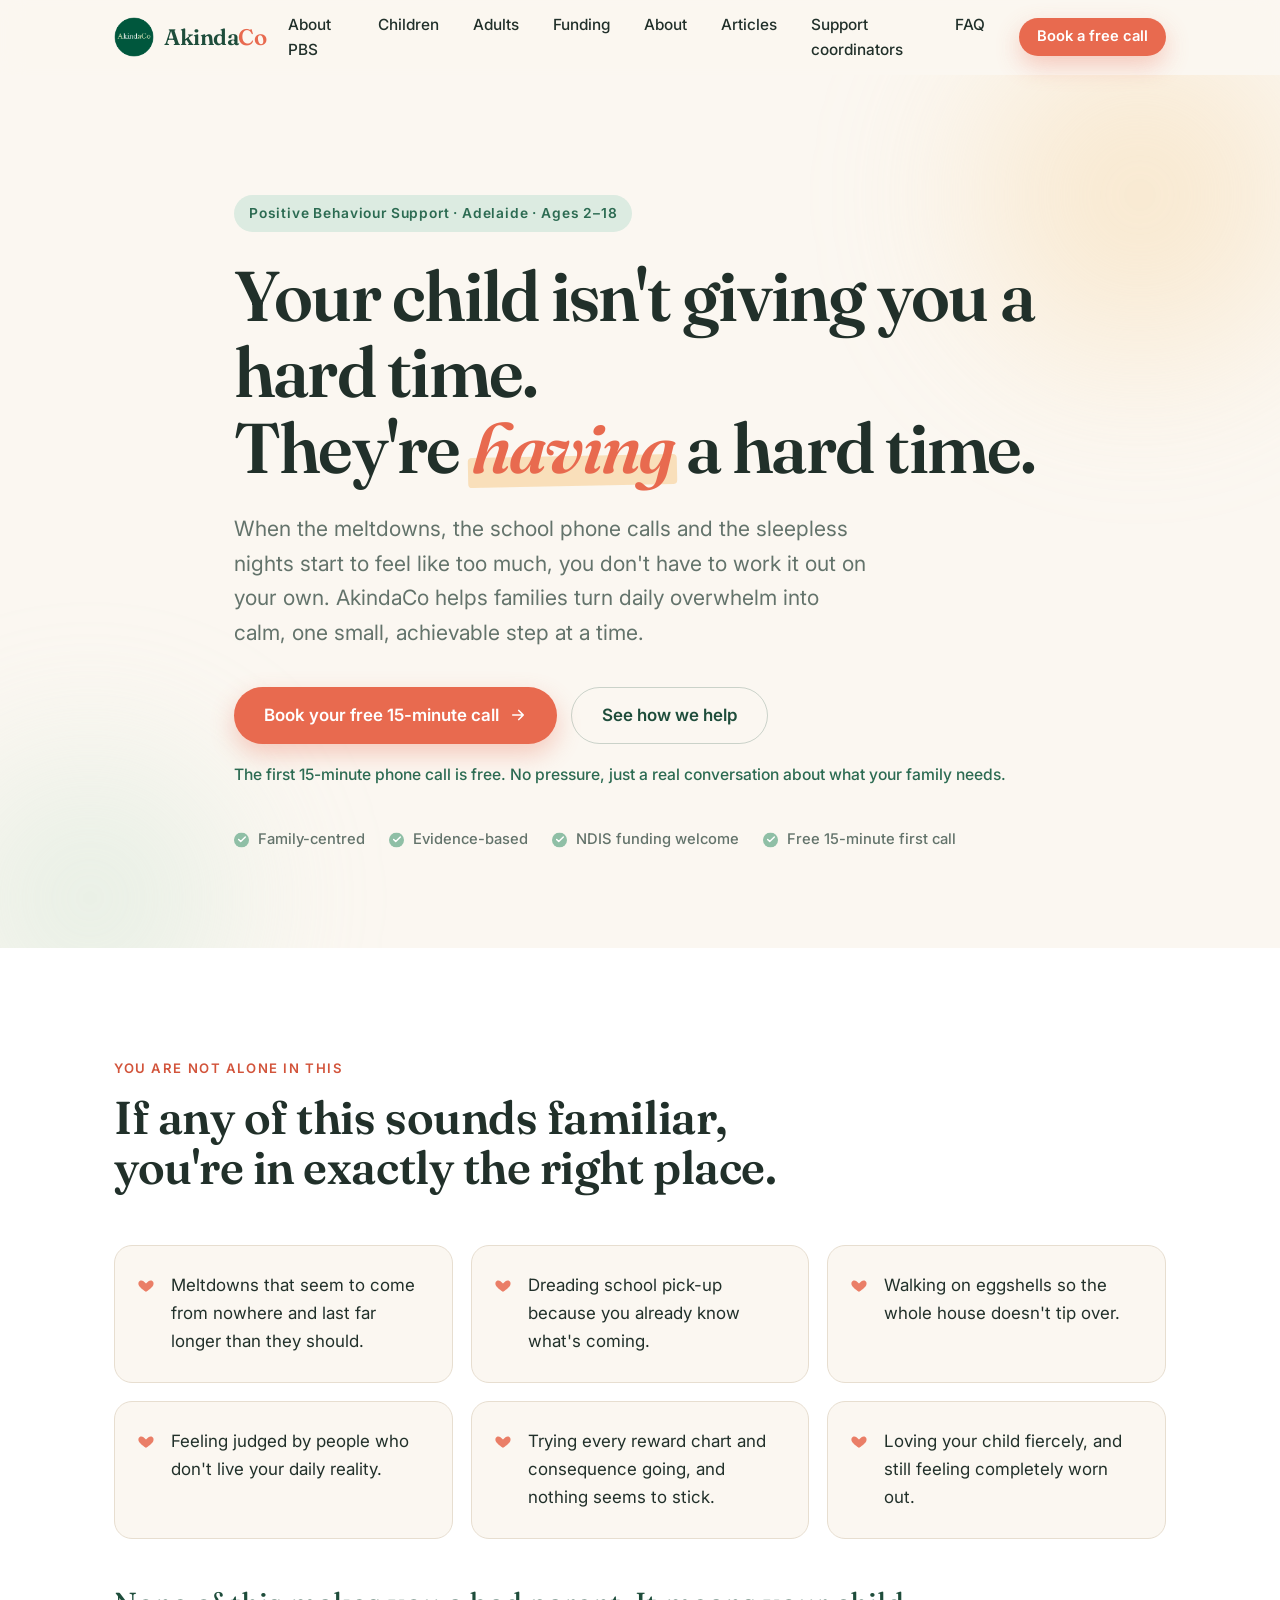
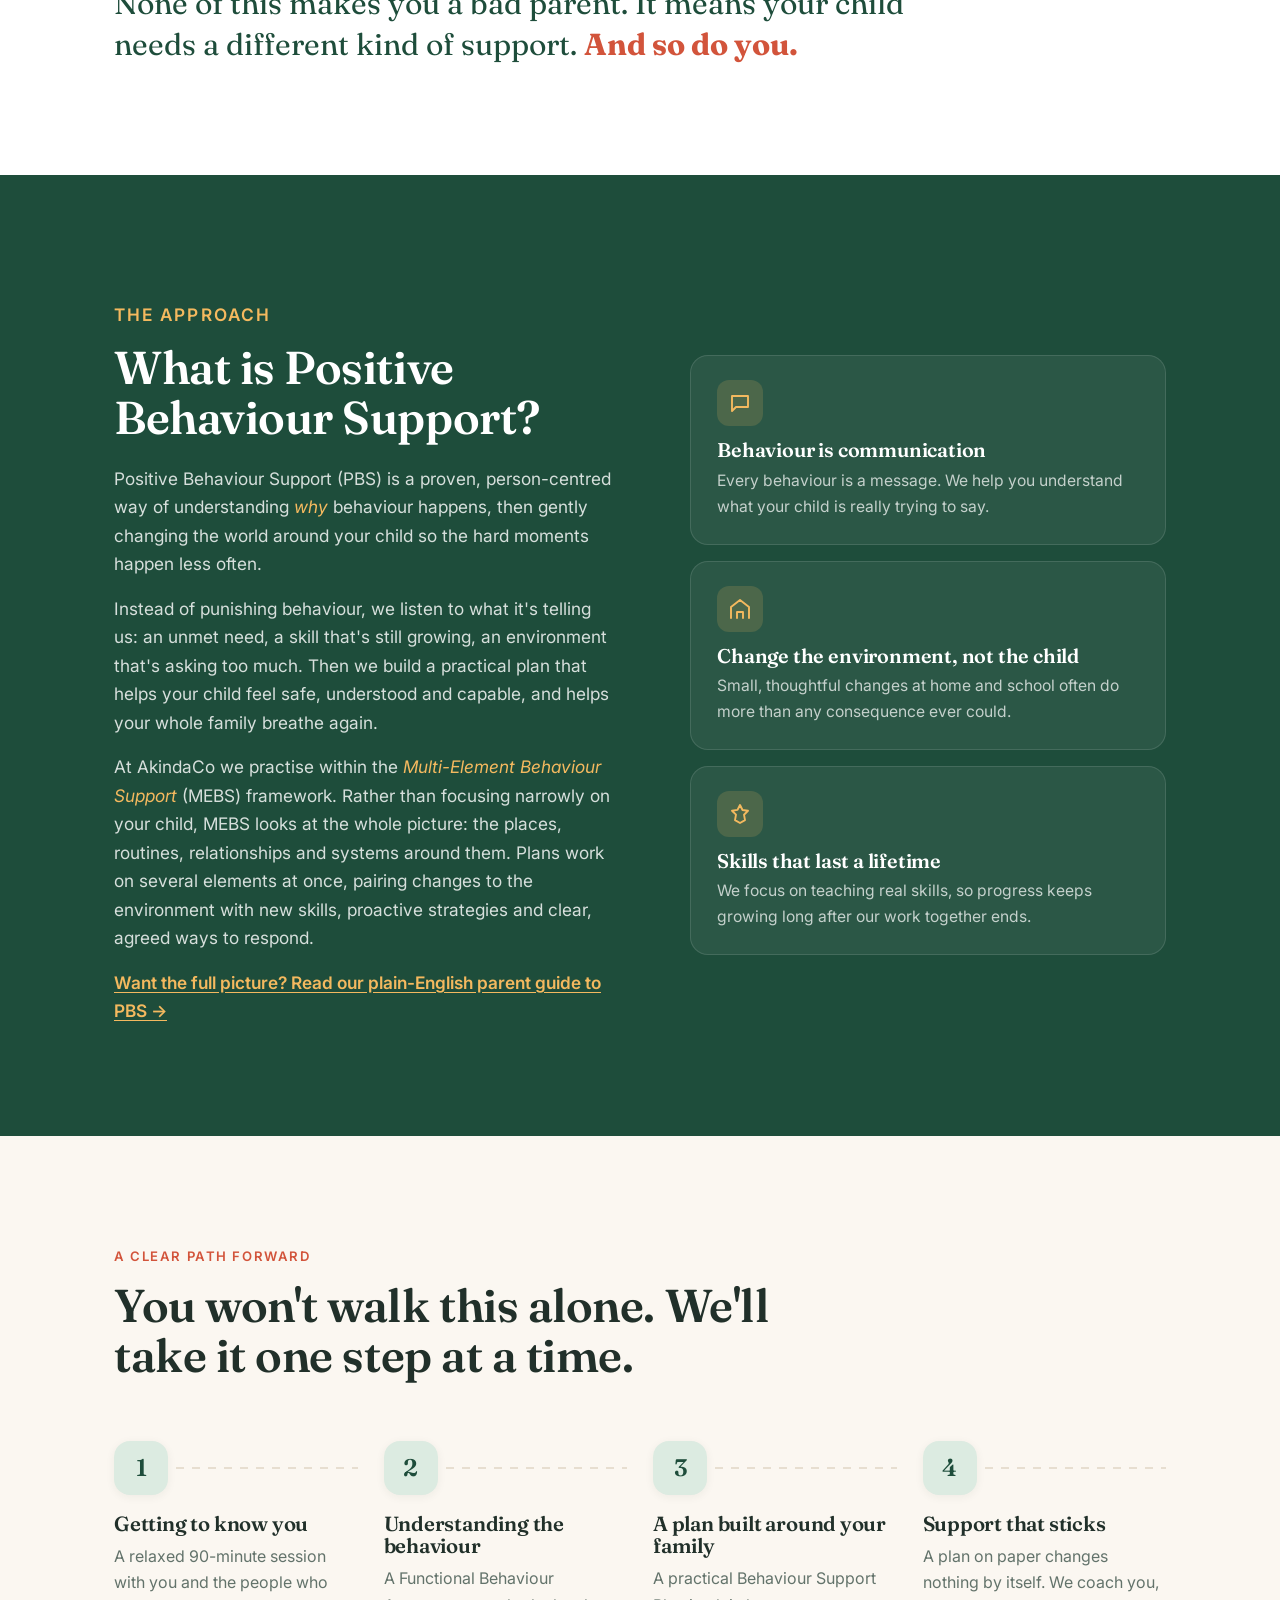
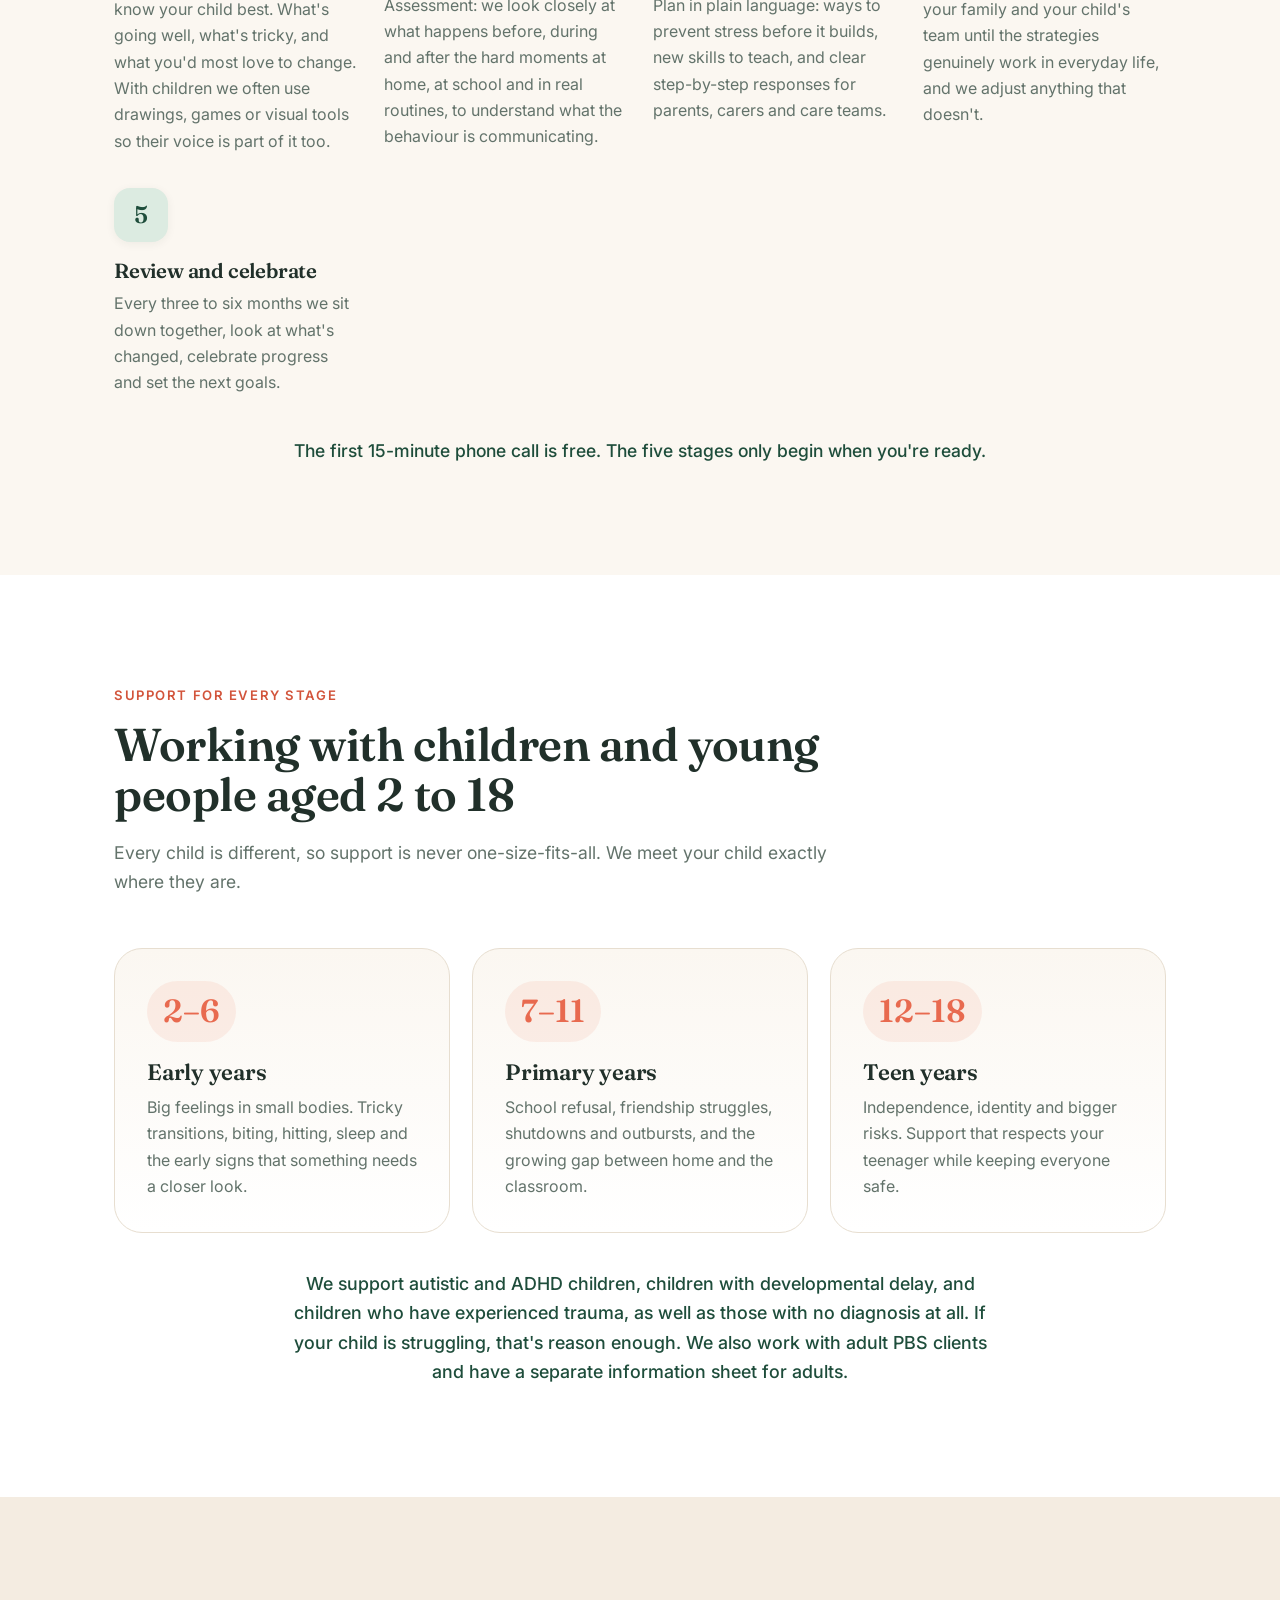
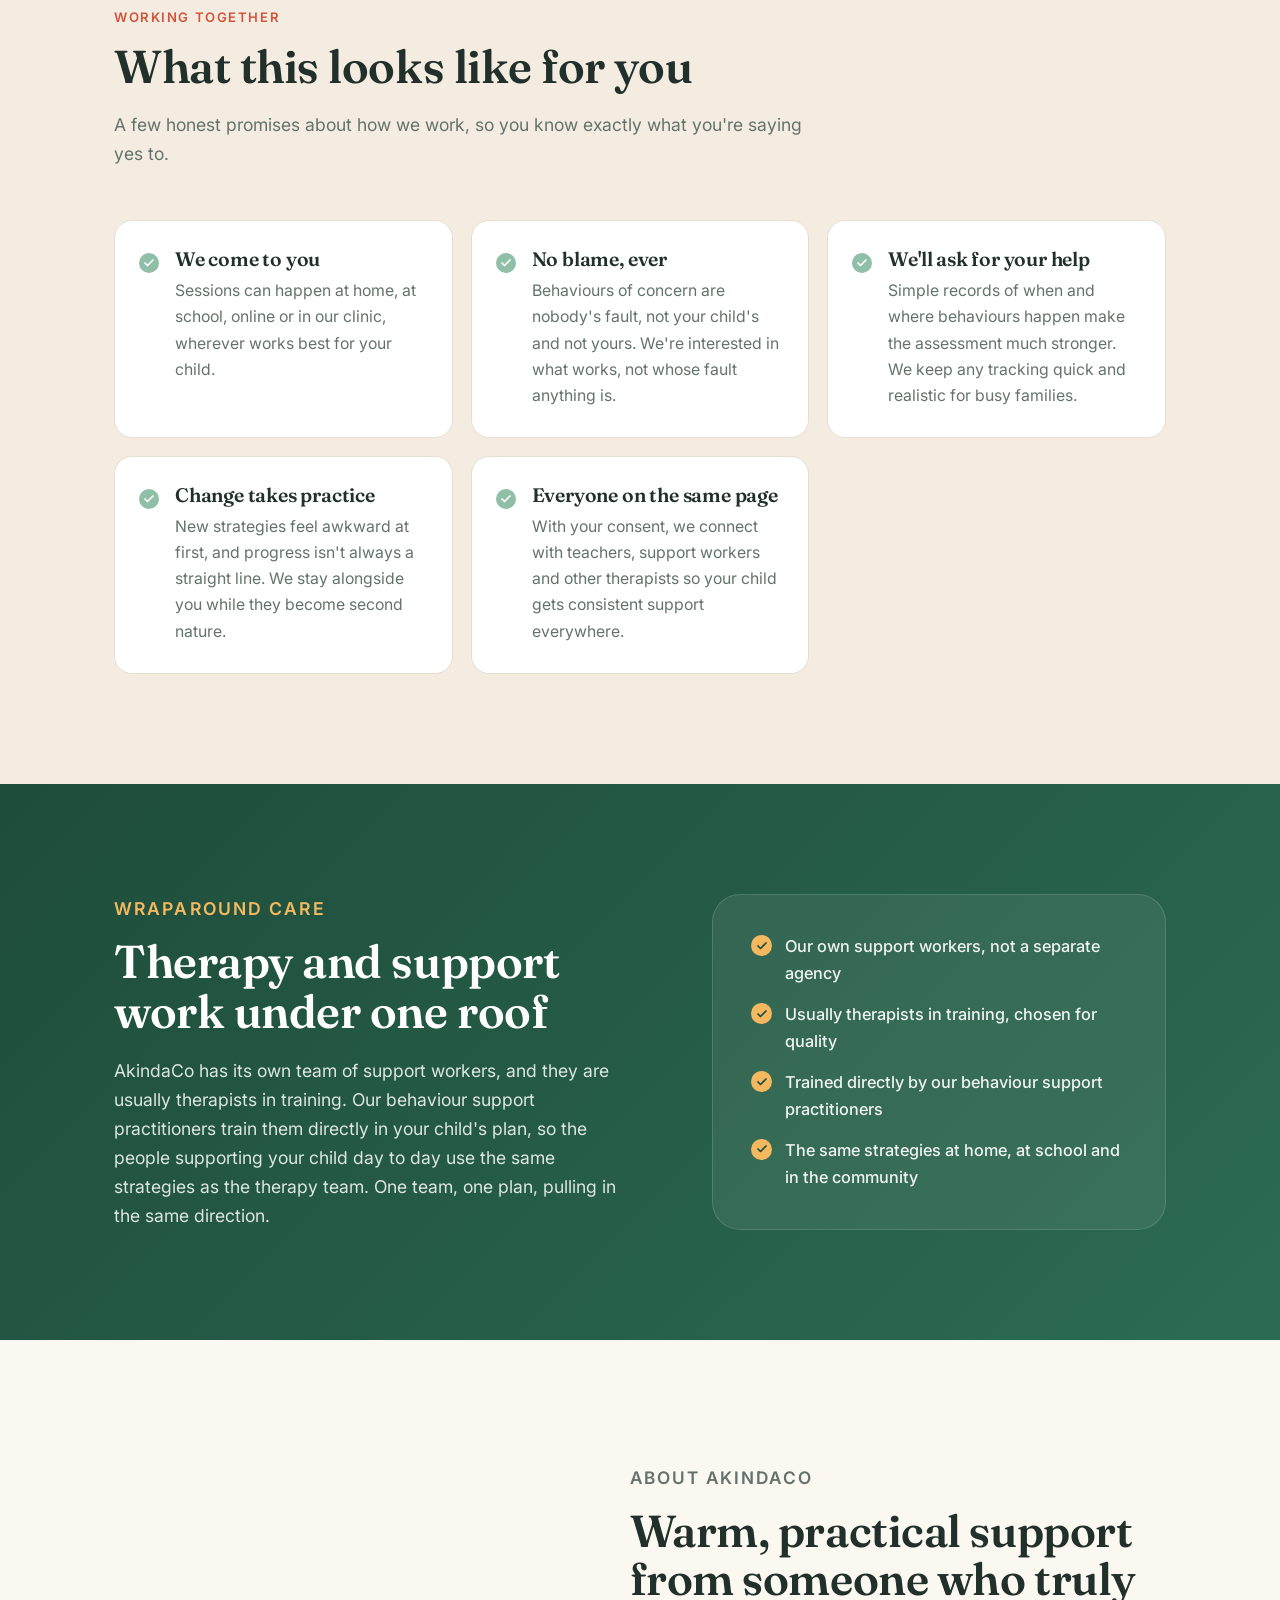
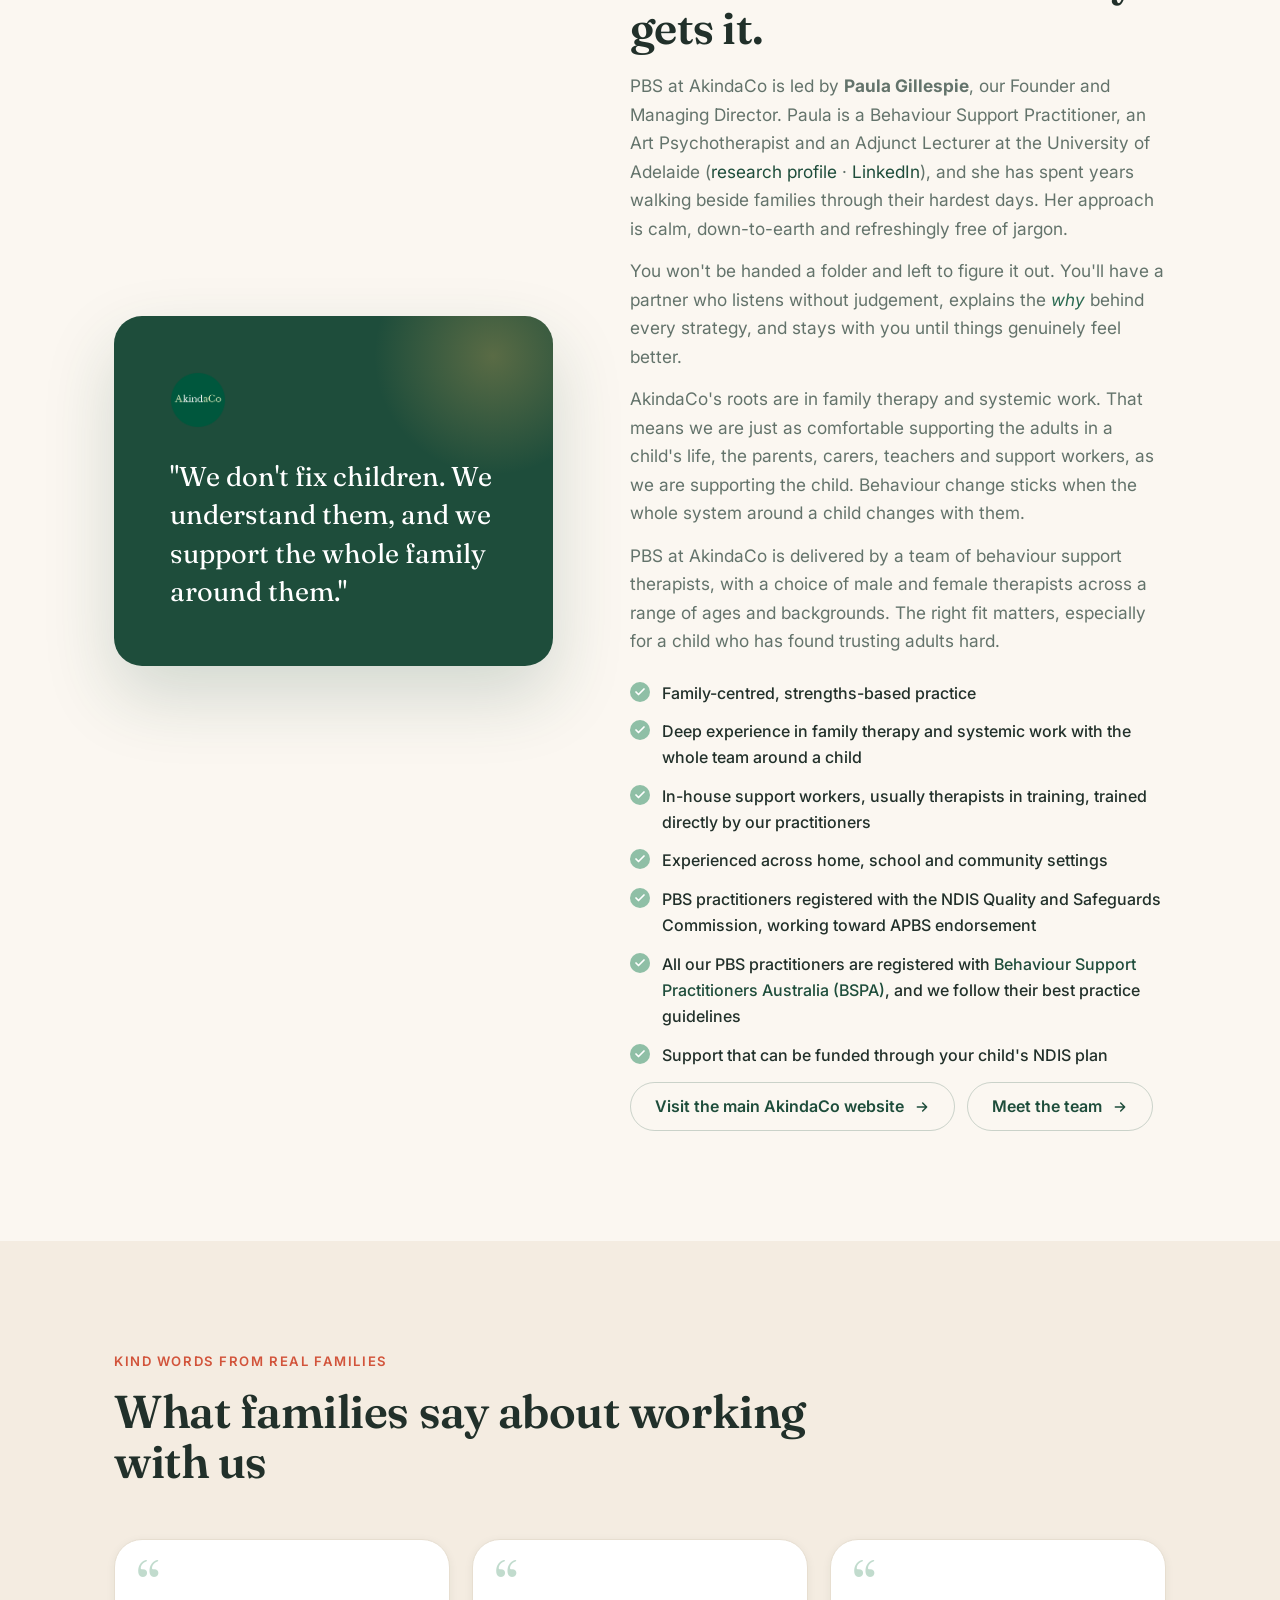
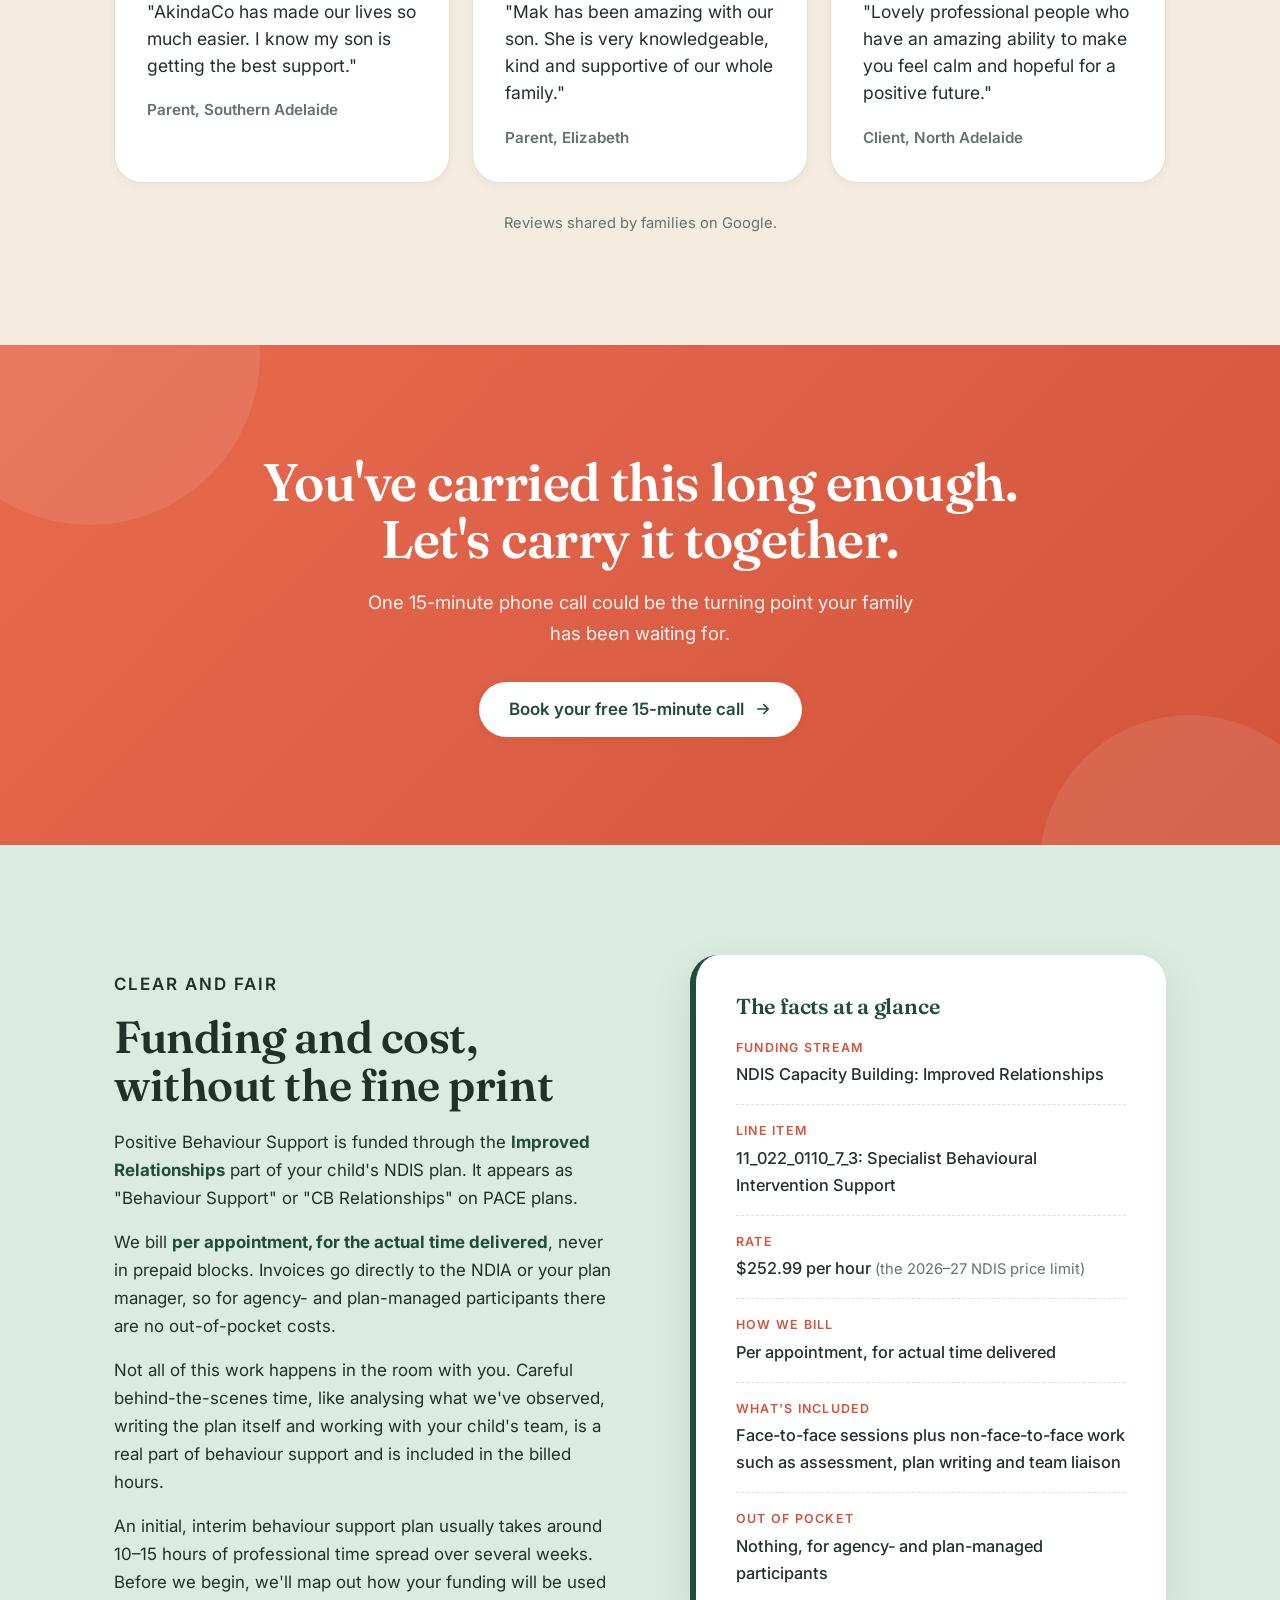
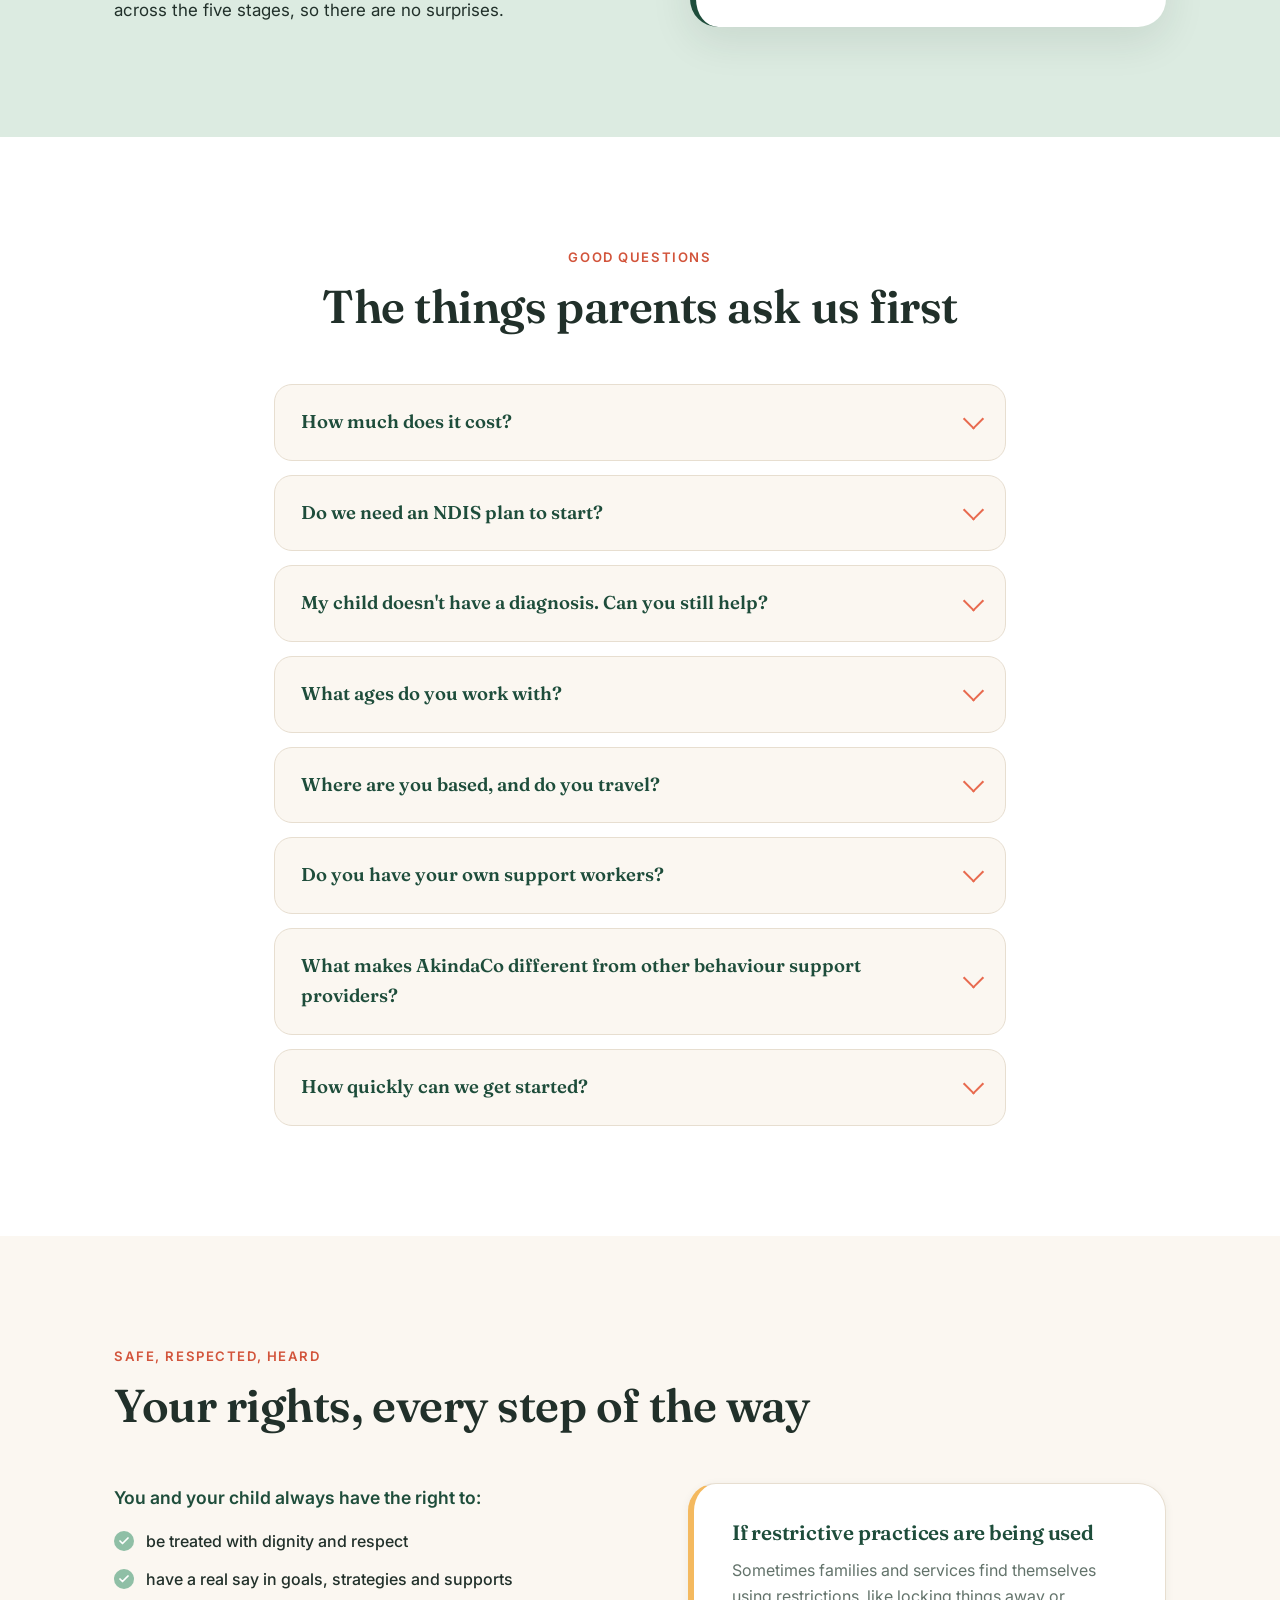
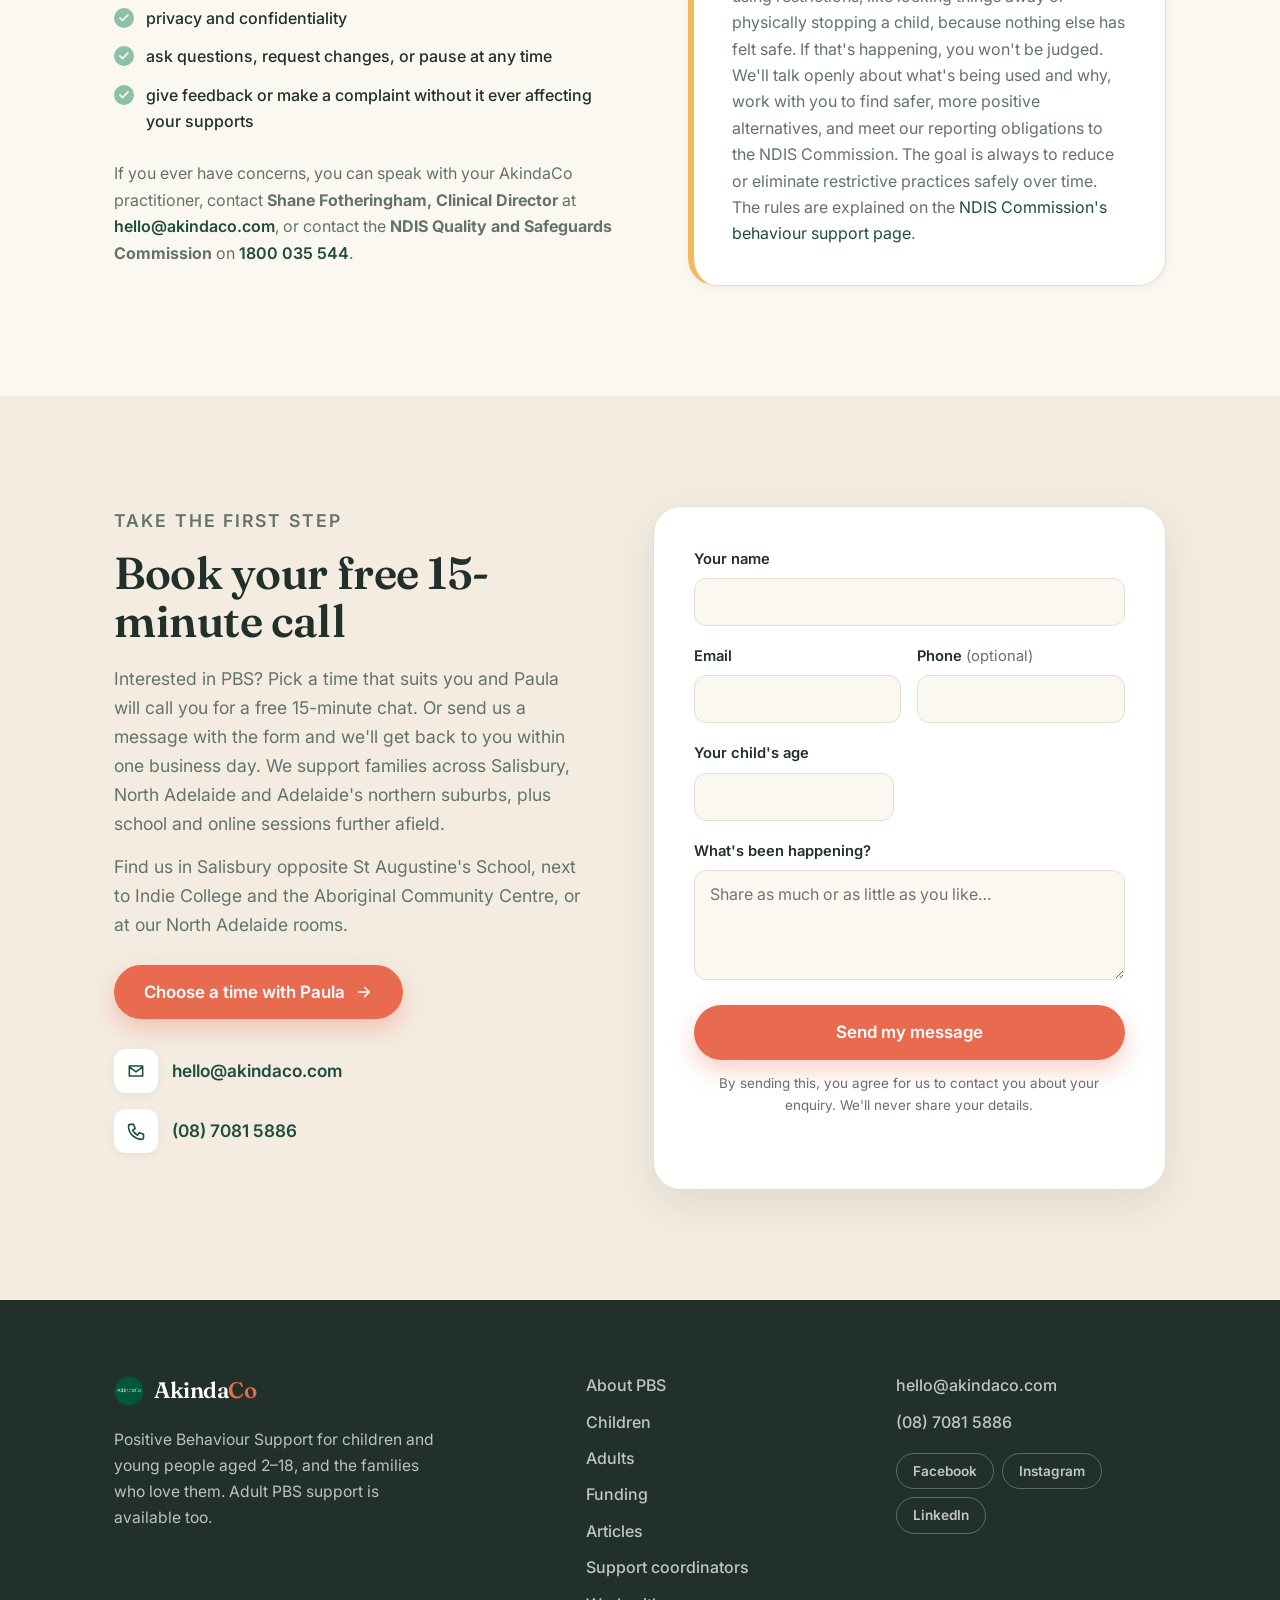
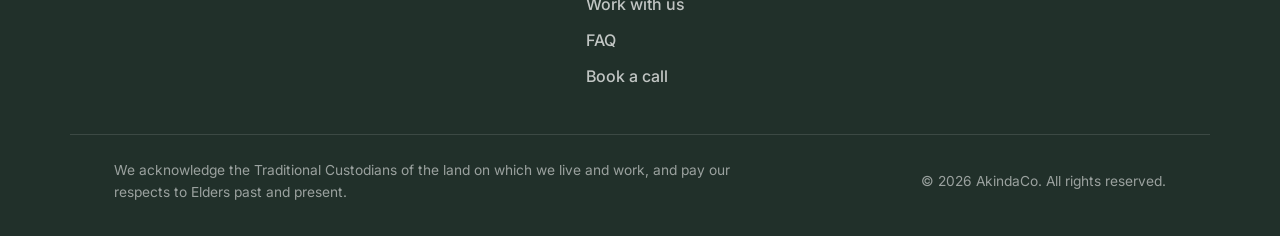
==== commit b7f70125: "Add a Work With Us page for Positive Behaviour Support recruitment Three positions (Proficient and A" ====
--- a/index.html
+++ b/index.html
@@ -767,6 +767,7 @@
         <a href="#funding">Funding</a>
         <a href="/articles/">Articles</a>
         <a href="/for-support-coordinators/">Support coordinators</a>
+        <a href="/careers/">Work with us</a>
         <a href="#faq">FAQ</a>
         <a href="#contact">Book a call</a>
       </nav>
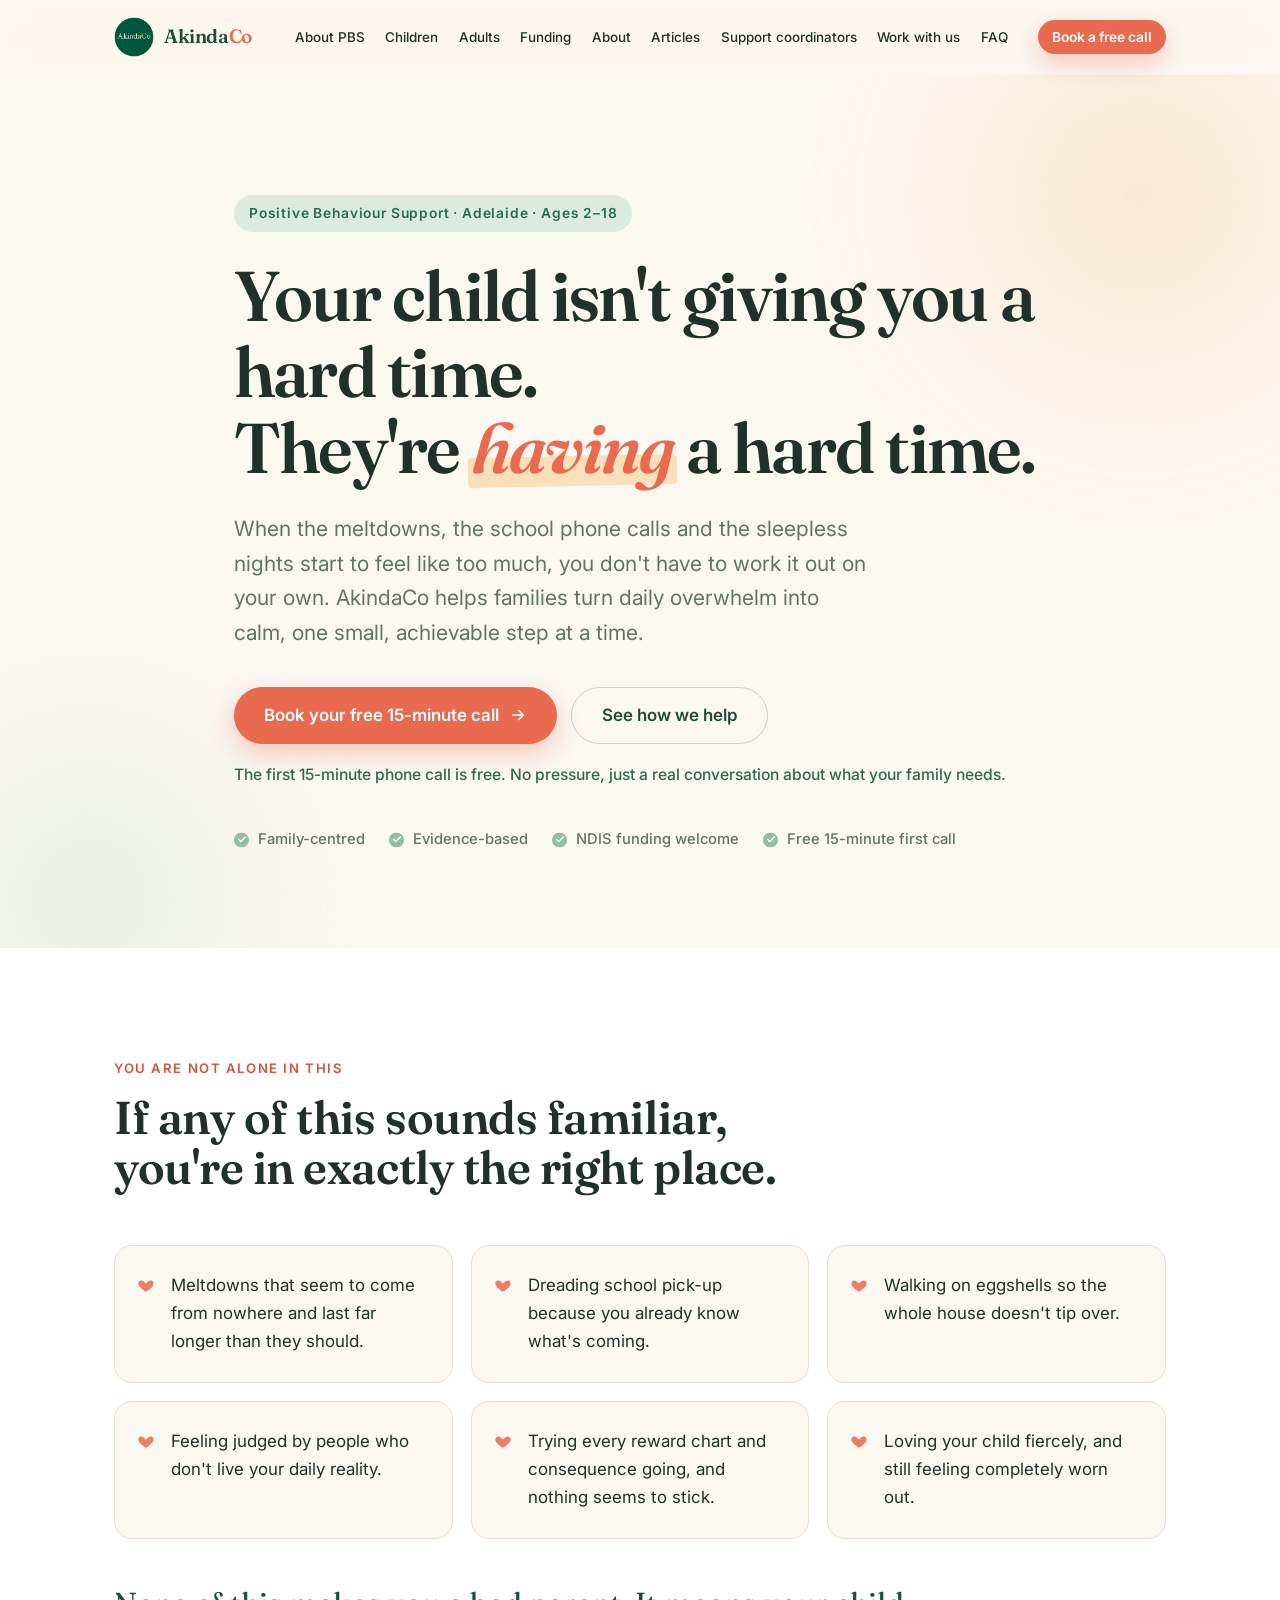
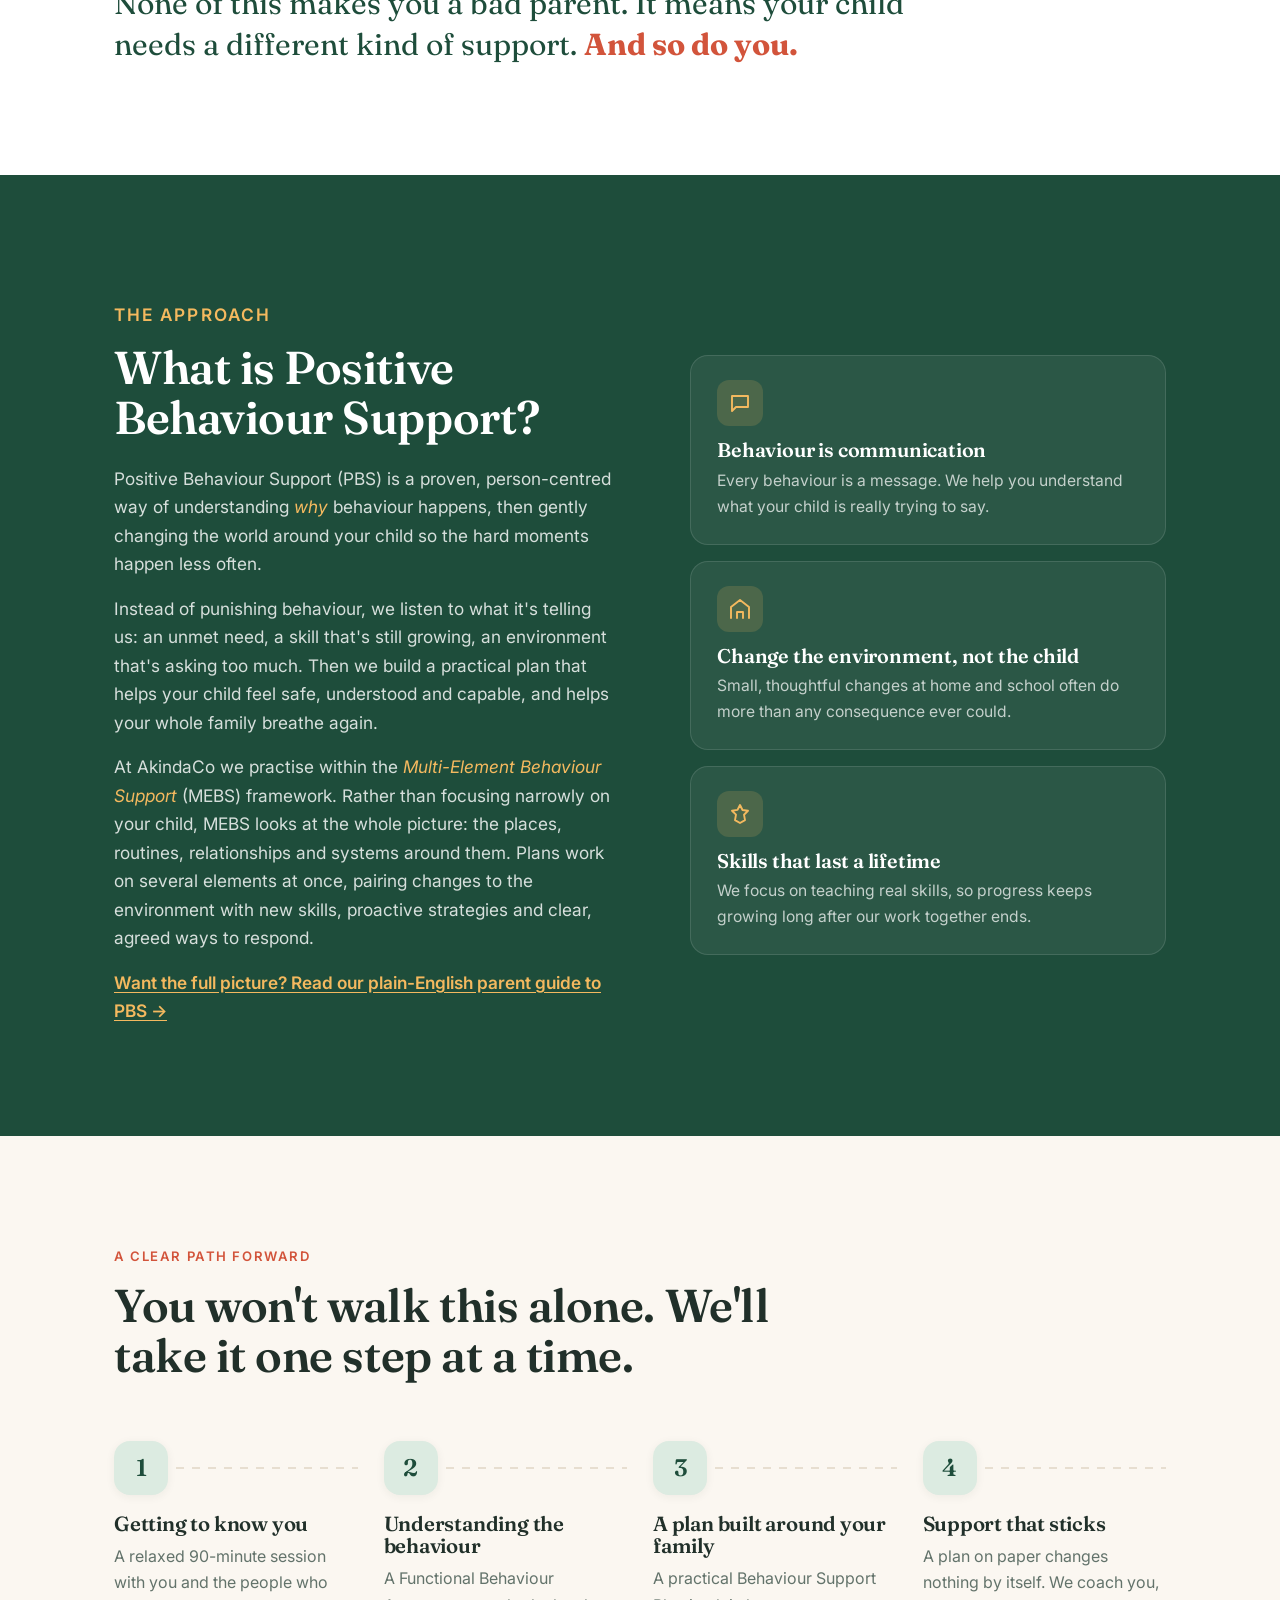
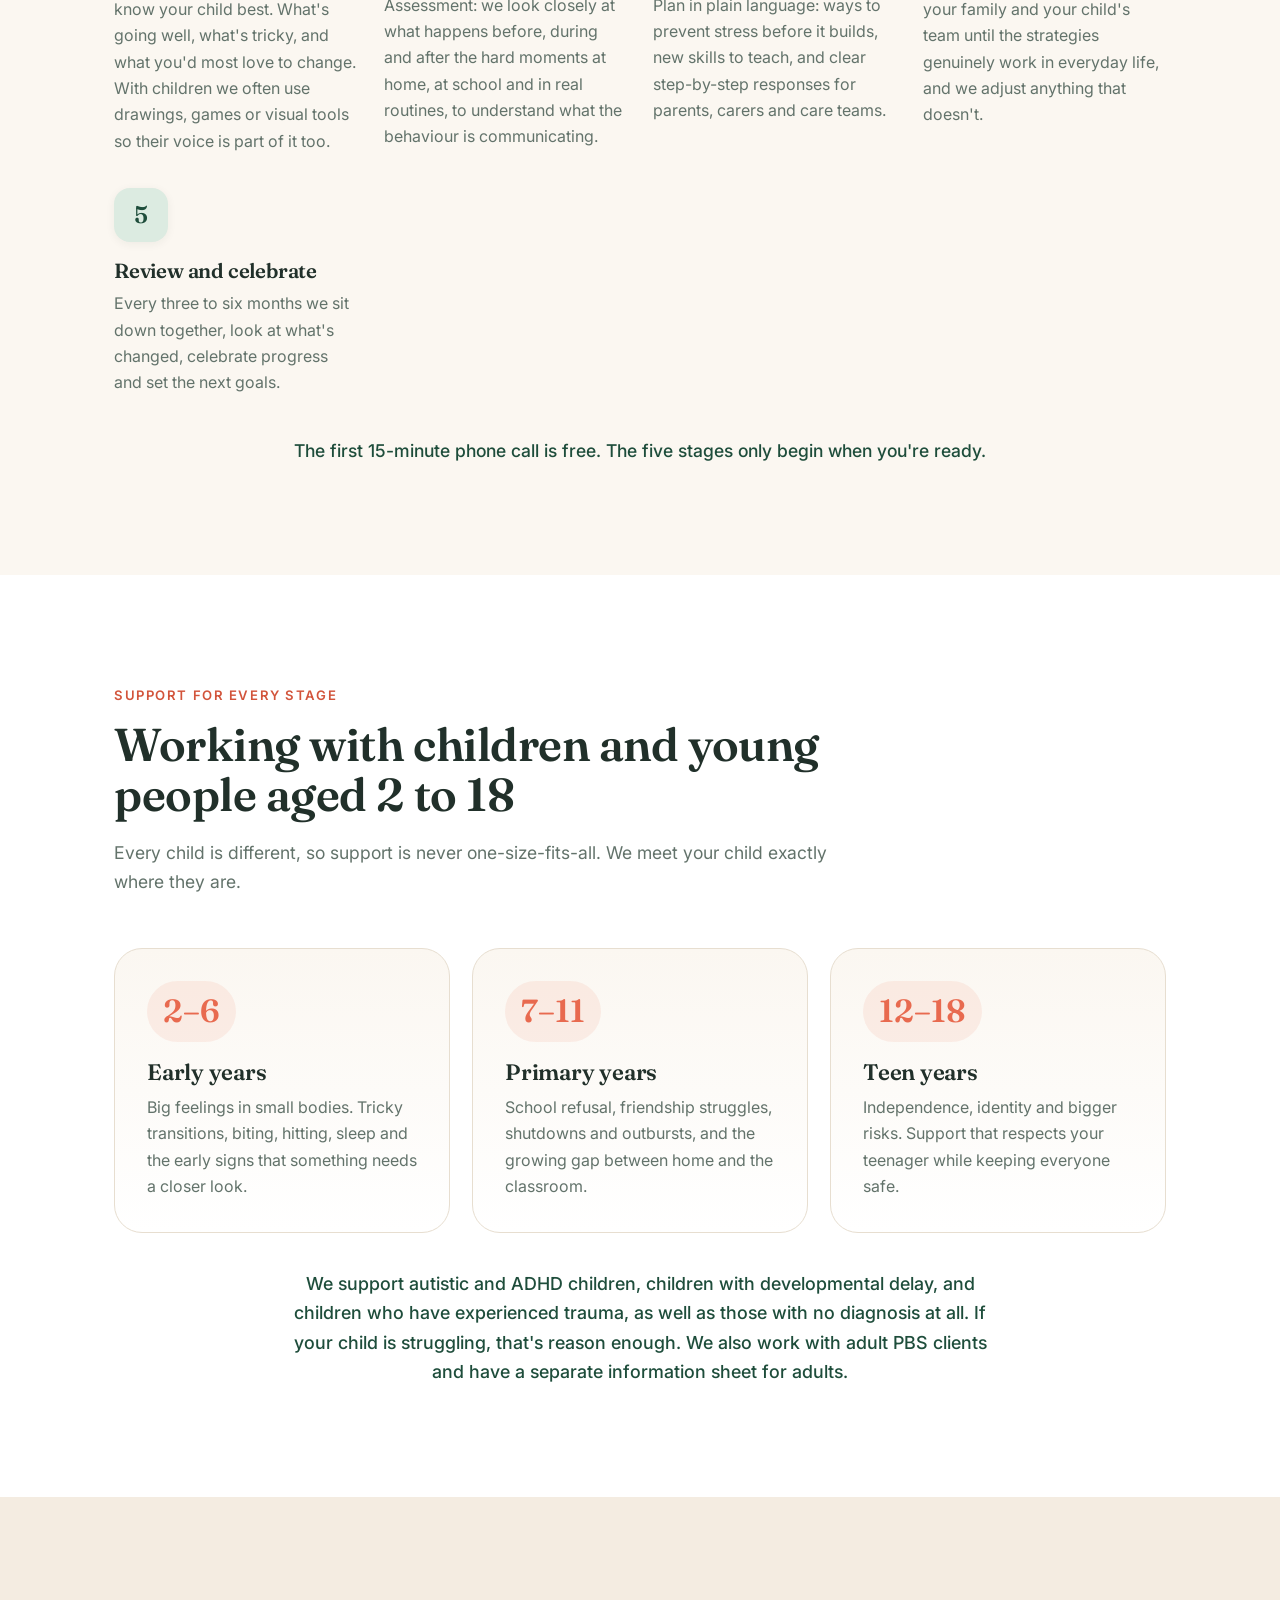
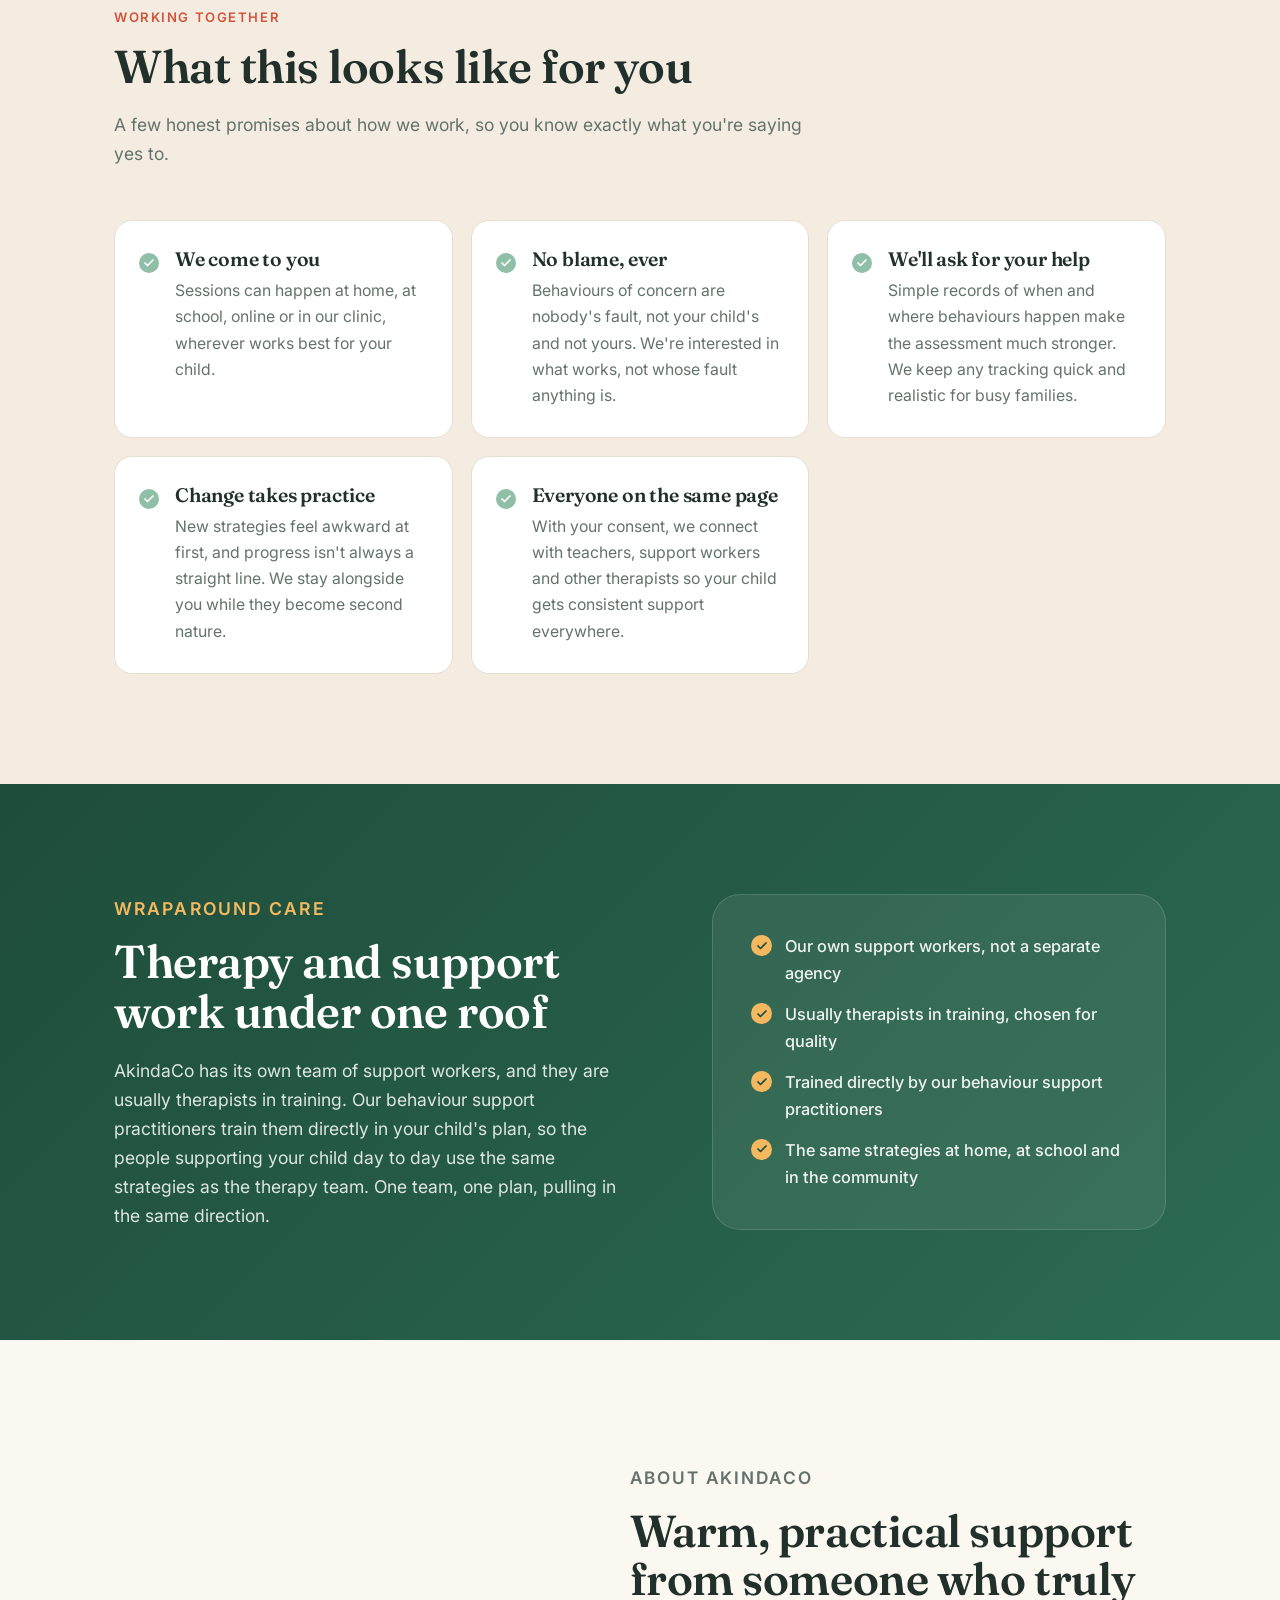
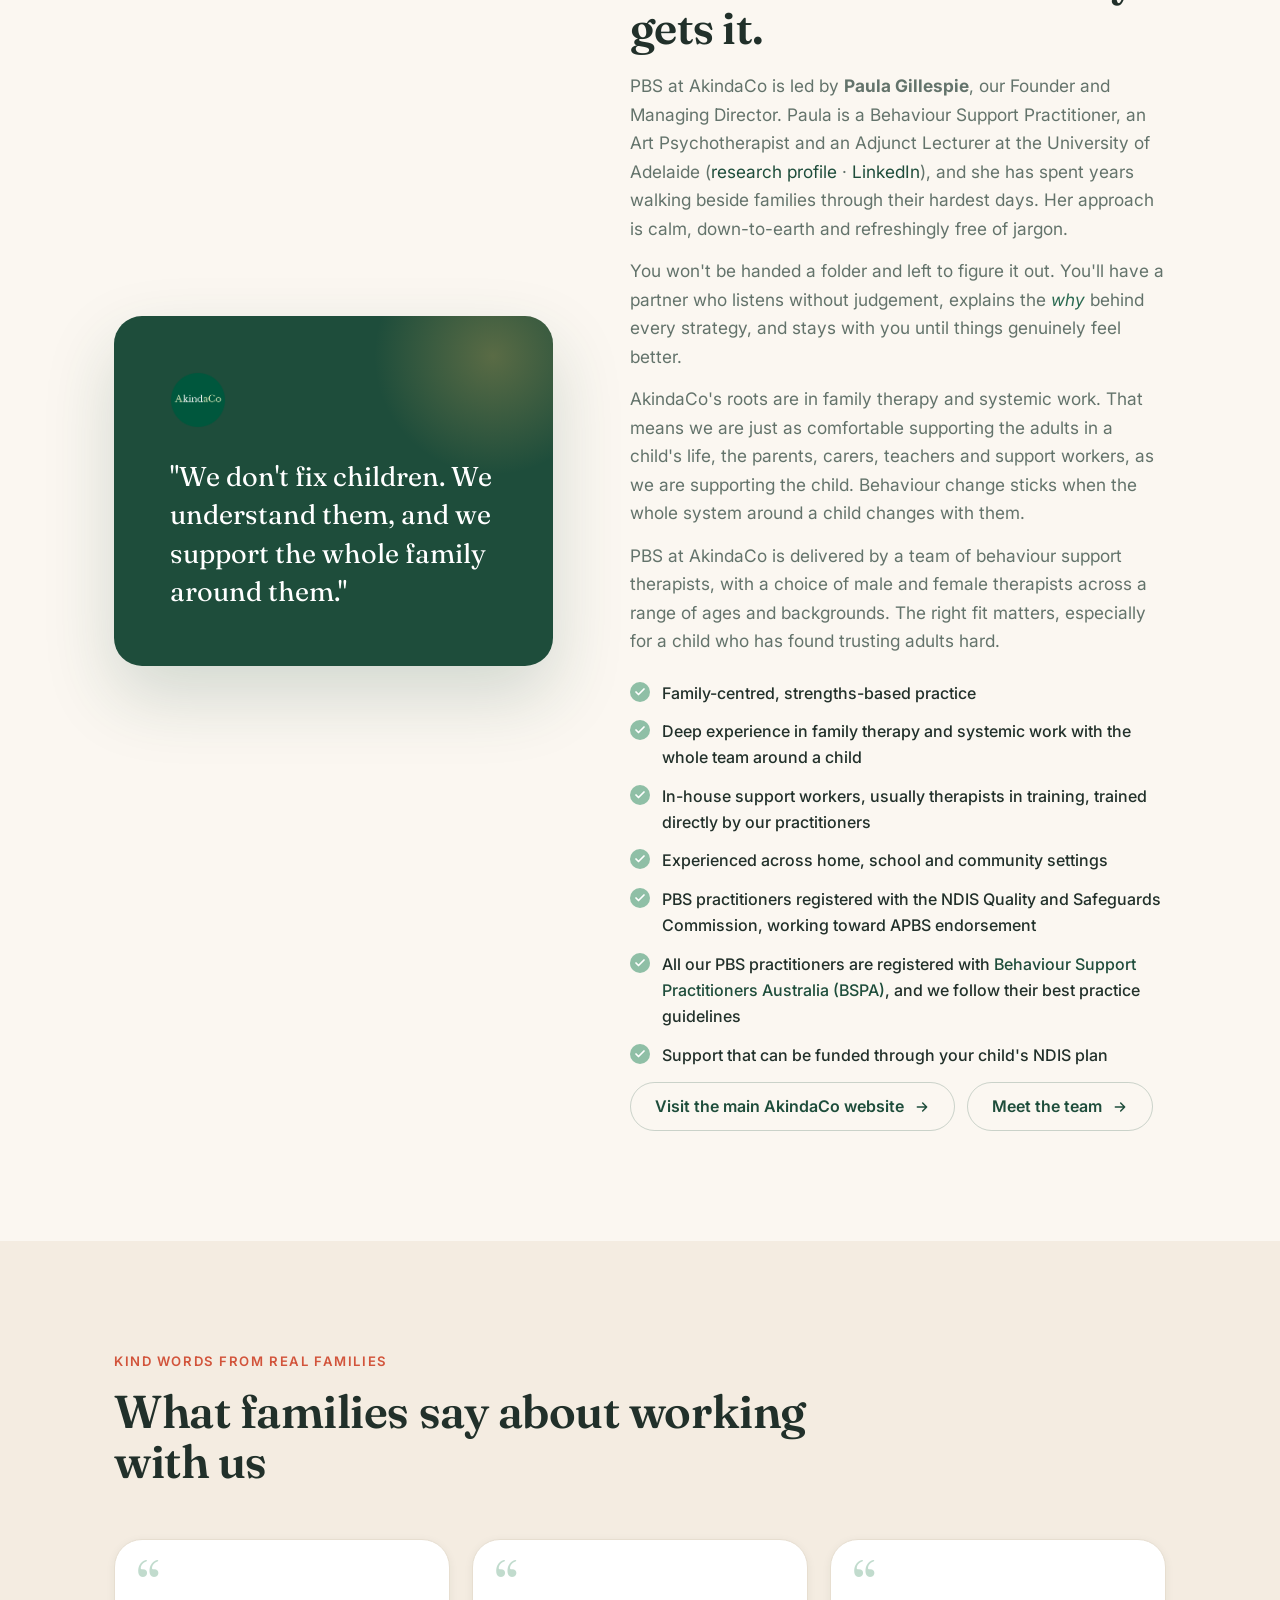
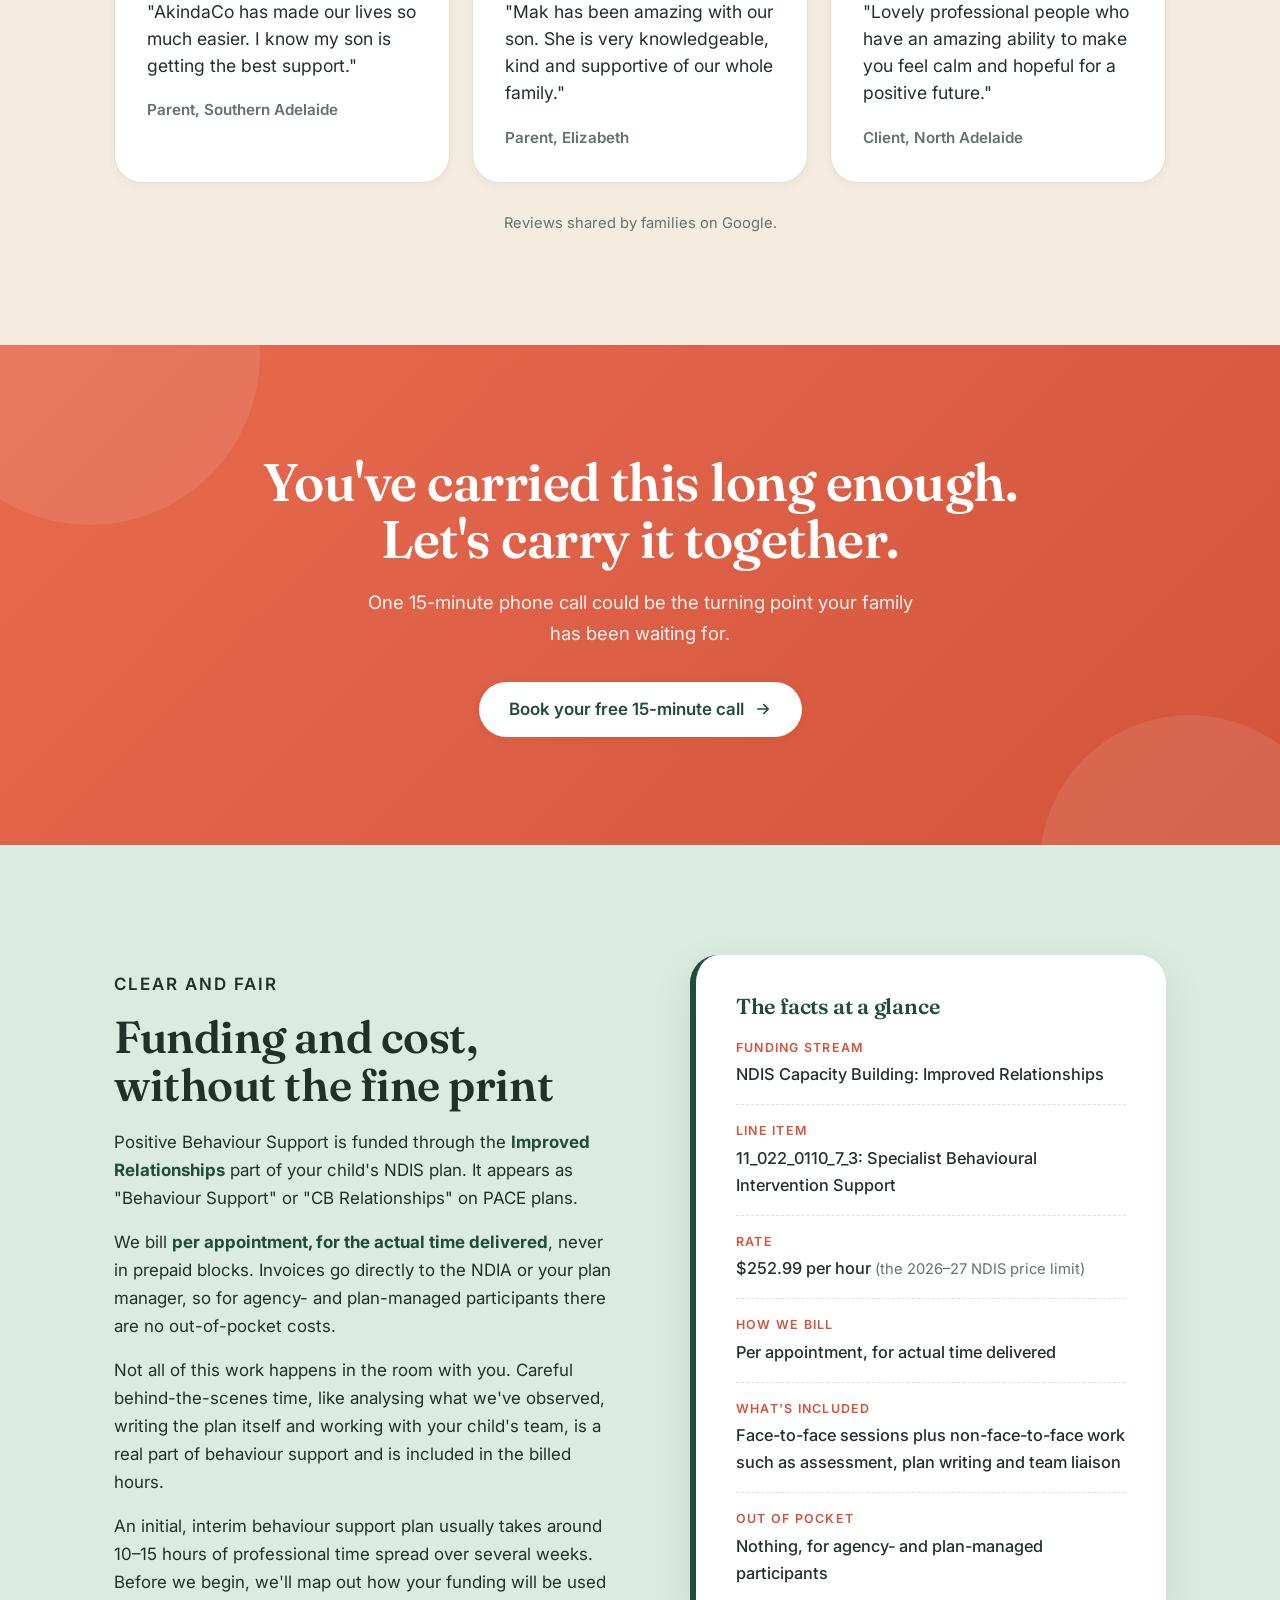
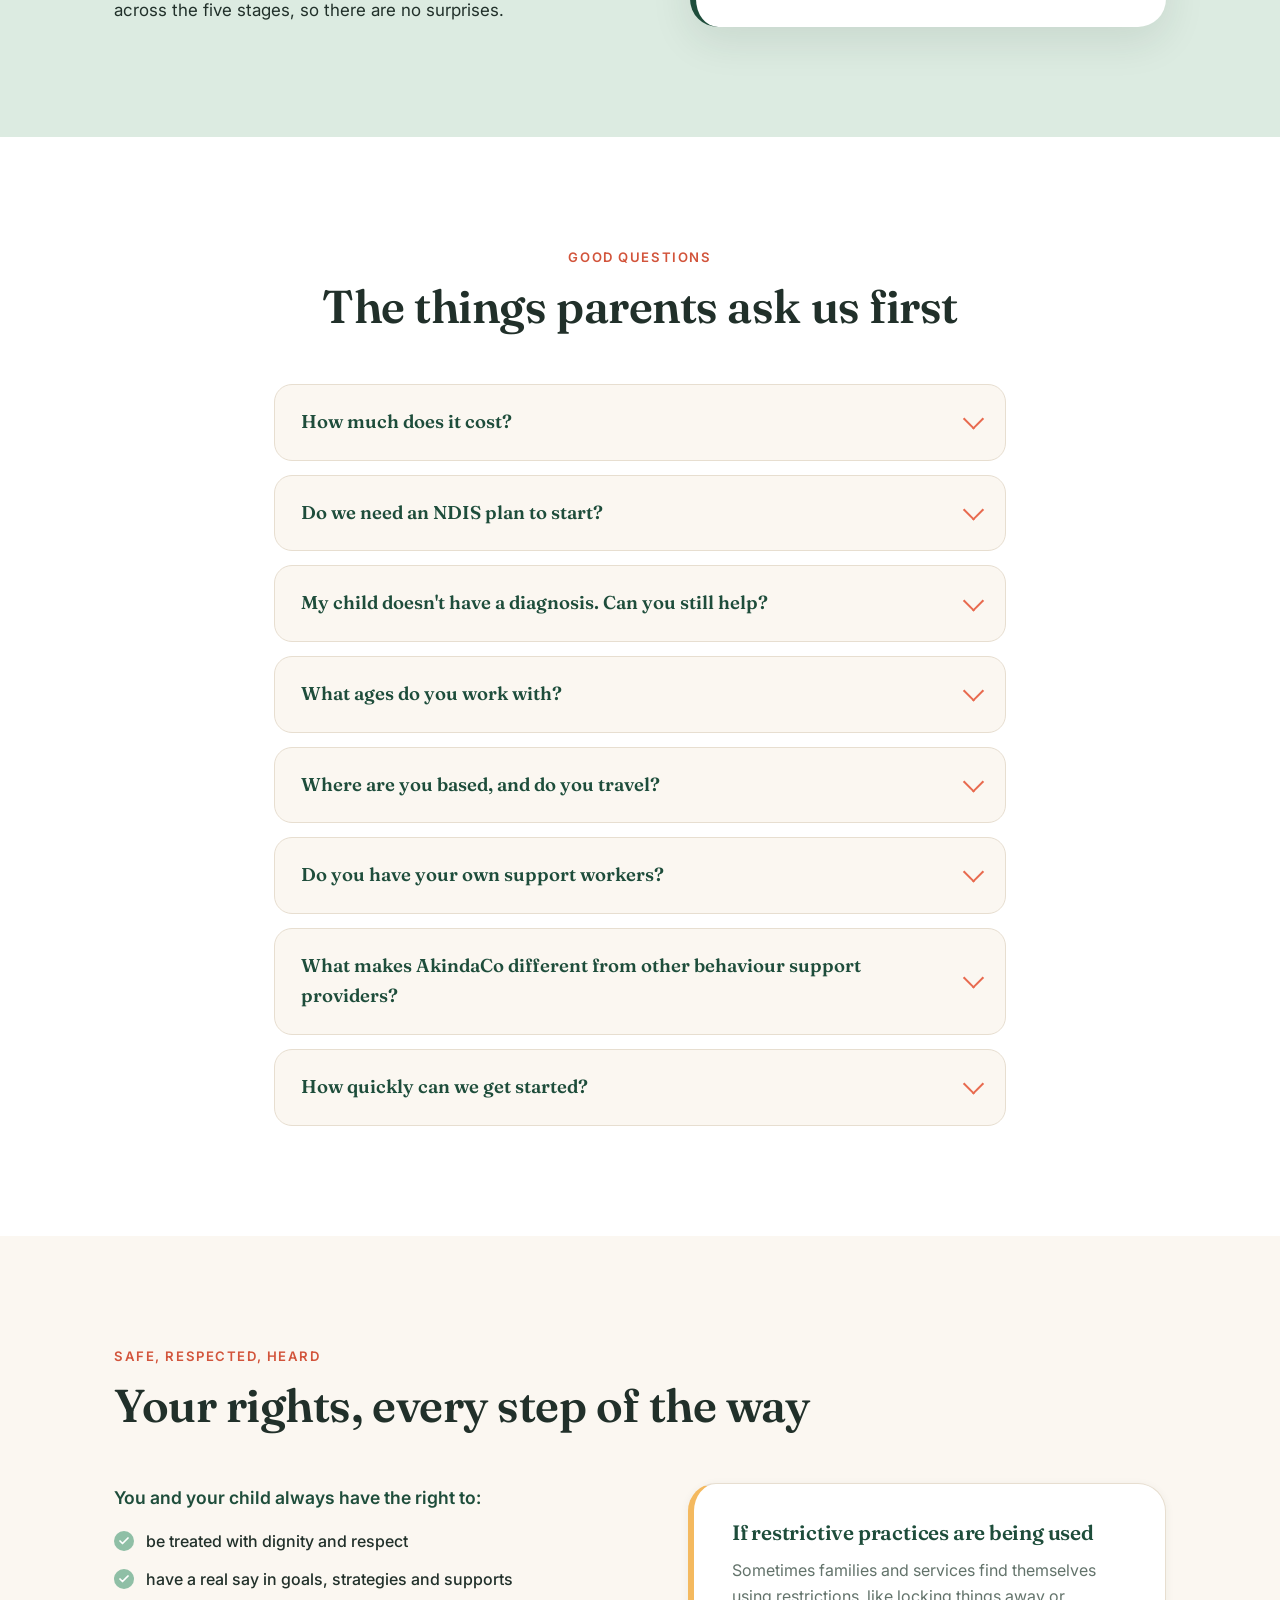
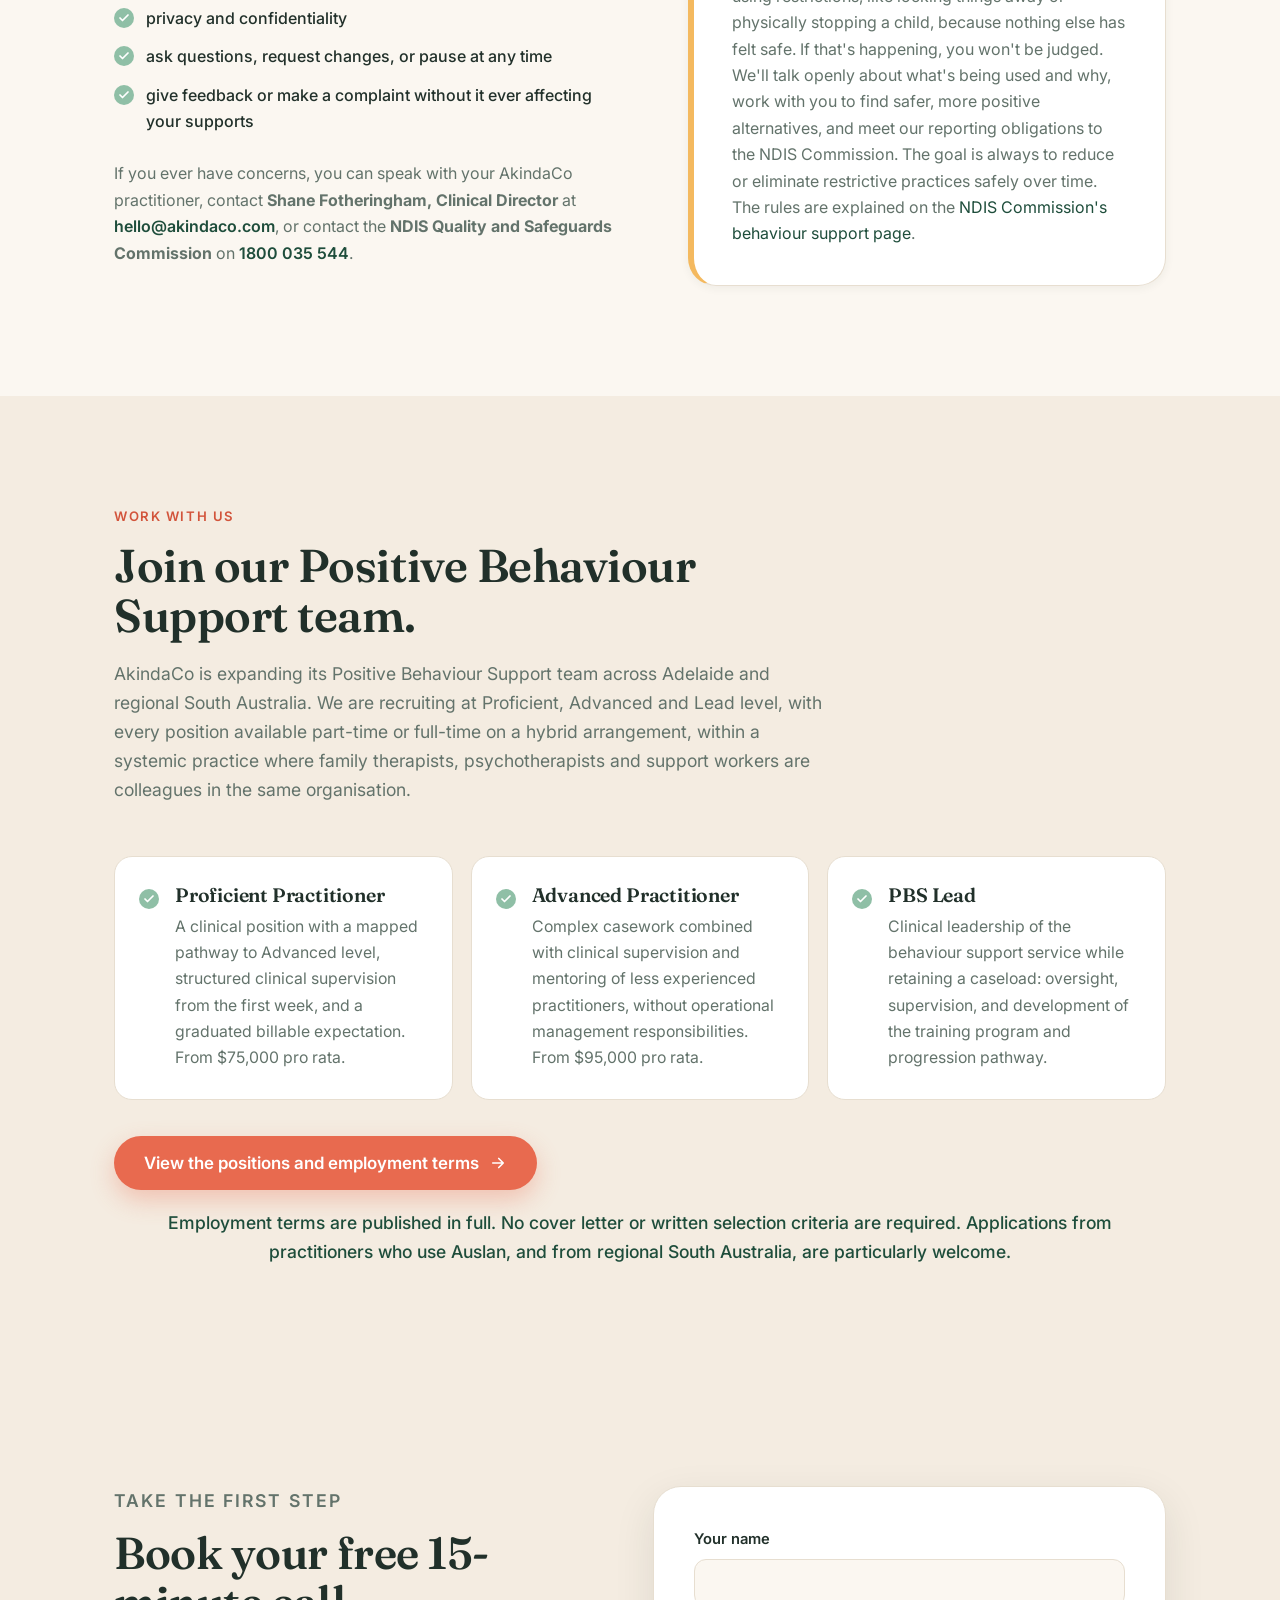
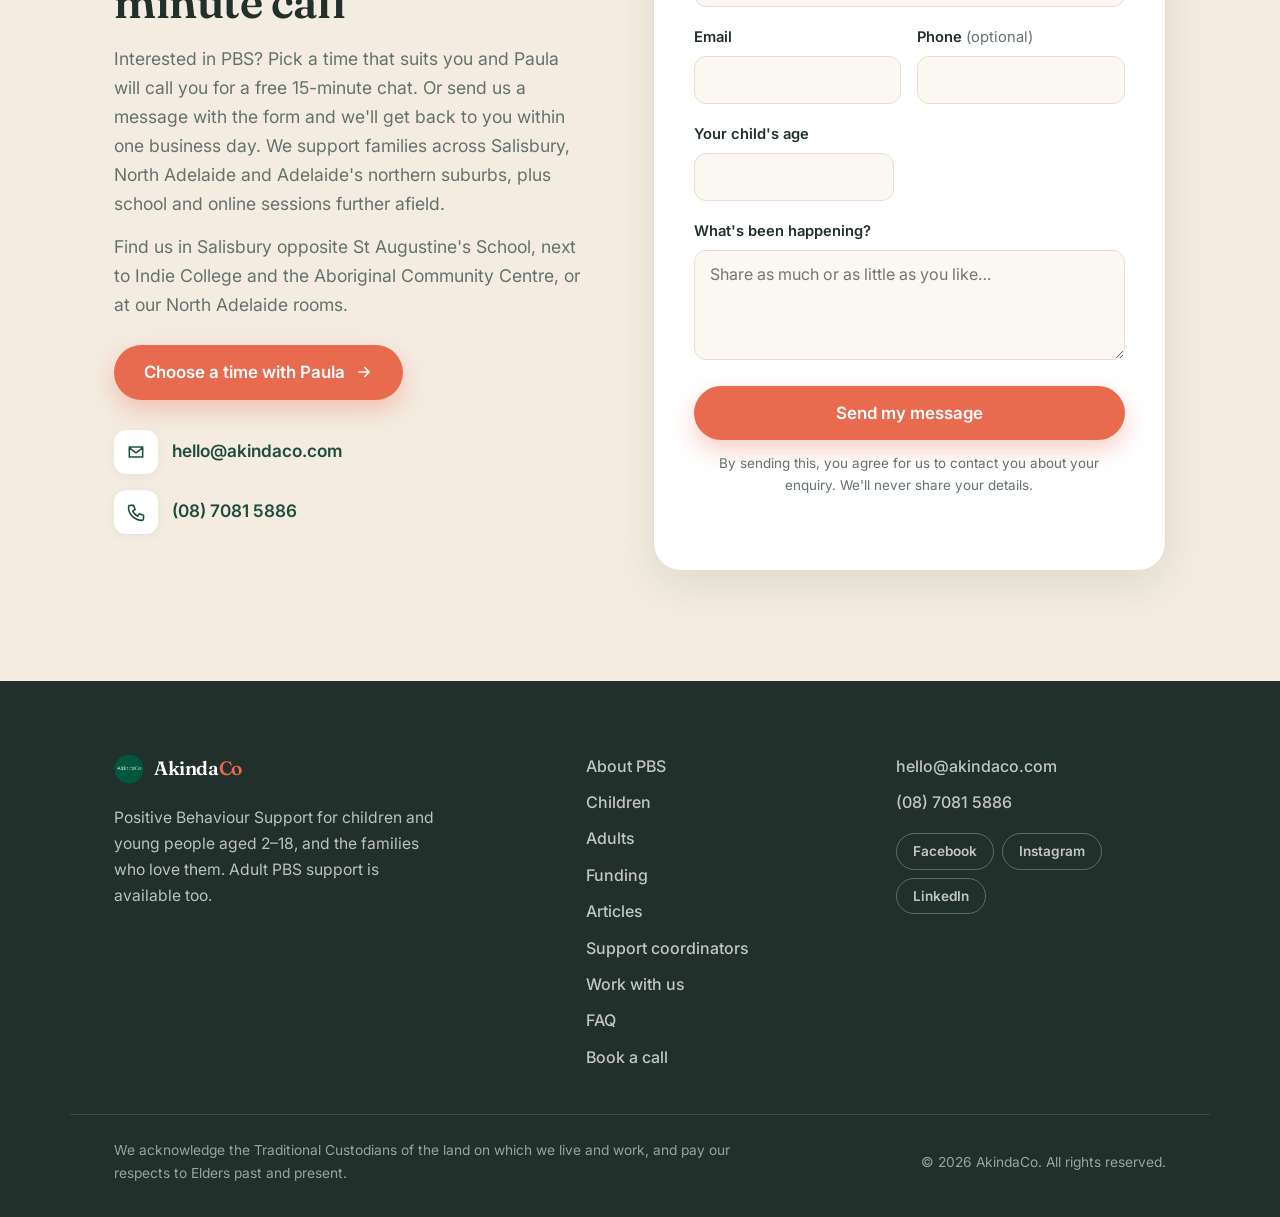
==== commit d50e01e8: "Add a Work With Us section to the home page and the primary navigation Careers section on the home p" ====
--- a/index.html
+++ b/index.html
@@ -159,6 +159,7 @@
         <a href="#about">About</a>
         <a href="/articles/">Articles</a>
         <a href="/for-support-coordinators/">Support coordinators</a>
+        <a href="/careers/">Work with us</a>
         <a href="#faq">FAQ</a>
       </nav>
 
@@ -177,6 +178,7 @@
       <a href="#about">About</a>
       <a href="/articles/">Articles</a>
       <a href="/for-support-coordinators/">Support coordinators</a>
+        <a href="/careers/">Work with us</a>
       <a href="#faq">FAQ</a>
       <a class="btn btn-primary" href="https://calendly.com/akindaco/positive_behaviour_support" target="_blank" rel="noopener">Book a free call</a>
     </div>
@@ -687,6 +689,46 @@
       </div>
     </section>
 
+    <!-- ============ WORK WITH US ============ -->
+    <section class="section expect" id="careers">
+      <div class="wrap">
+        <div class="section-head reveal">
+          <p class="kicker">Work with us</p>
+          <h2>Join our Positive Behaviour Support team.</h2>
+          <p class="section-sub">
+            AkindaCo is expanding its Positive Behaviour Support team across Adelaide and regional
+            South Australia. We are recruiting at Proficient, Advanced and Lead level, with every
+            position available part-time or full-time on a hybrid arrangement, within a systemic
+            practice where family therapists, psychotherapists and support workers are colleagues in
+            the same organisation.
+          </p>
+        </div>
+
+        <ul class="expect-grid">
+          <li class="expect-card reveal">
+            <h3>Proficient Practitioner</h3>
+            <p>A clinical position with a mapped pathway to Advanced level, structured clinical supervision from the first week, and a graduated billable expectation. From $75,000 pro rata.</p>
+          </li>
+          <li class="expect-card reveal">
+            <h3>Advanced Practitioner</h3>
+            <p>Complex casework combined with clinical supervision and mentoring of less experienced practitioners, without operational management responsibilities. From $95,000 pro rata.</p>
+          </li>
+          <li class="expect-card reveal">
+            <h3>PBS Lead</h3>
+            <p>Clinical leadership of the behaviour support service while retaining a caseload: oversight, supervision, and development of the training program and progression pathway.</p>
+          </li>
+        </ul>
+
+        <div class="hero-actions reveal">
+          <a class="btn btn-primary btn-lg" href="/careers/">
+            View the positions and employment terms
+            <svg viewBox="0 0 24 24" width="18" height="18" aria-hidden="true"><path fill="none" stroke="currentColor" stroke-width="2.2" stroke-linecap="round" stroke-linejoin="round" d="M5 12h14M13 6l6 6-6 6"/></svg>
+          </a>
+        </div>
+        <p class="steps-note reveal" style="margin-top:18px">Employment terms are published in full. No cover letter or written selection criteria are required. Applications from practitioners who use Auslan, and from regional South Australia, are particularly welcome.</p>
+      </div>
+    </section>
+
     <!-- ============ CONTACT ============ -->
     <section class="section contact" id="contact">
       <div class="wrap contact-inner">
--- a/styles.css
+++ b/styles.css
@@ -617,3 +617,19 @@
 
 /* Anchor targets: stop the sticky header covering the heading you jumped to */
 section[id] { scroll-margin-top: 96px; }
+
+/* Nine primary nav items: keep each link on one line, shrink the row fluidly between
+   1160px and 1440px, and hand over to the hamburger menu below 1160px. */
+.nav a { white-space: nowrap; }
+@media (min-width: 1161px) {
+  .nav { gap: 0; }
+  .nav a { font-size: clamp(.8rem, 1.05vw, .86rem); padding: 8px clamp(6px, .8vw, 11px); }
+  .brand-name { font-size: 1.2rem; }
+  .nav-cta { padding: 9px 14px; font-size: .86rem; }
+}
+@media (max-width: 1160px) and (min-width: 901px) {
+  .nav { display: none; }
+  .nav-cta { display: none; }
+  .nav-toggle { display: block; }
+  .mobile-nav.open { display: flex; }
+}
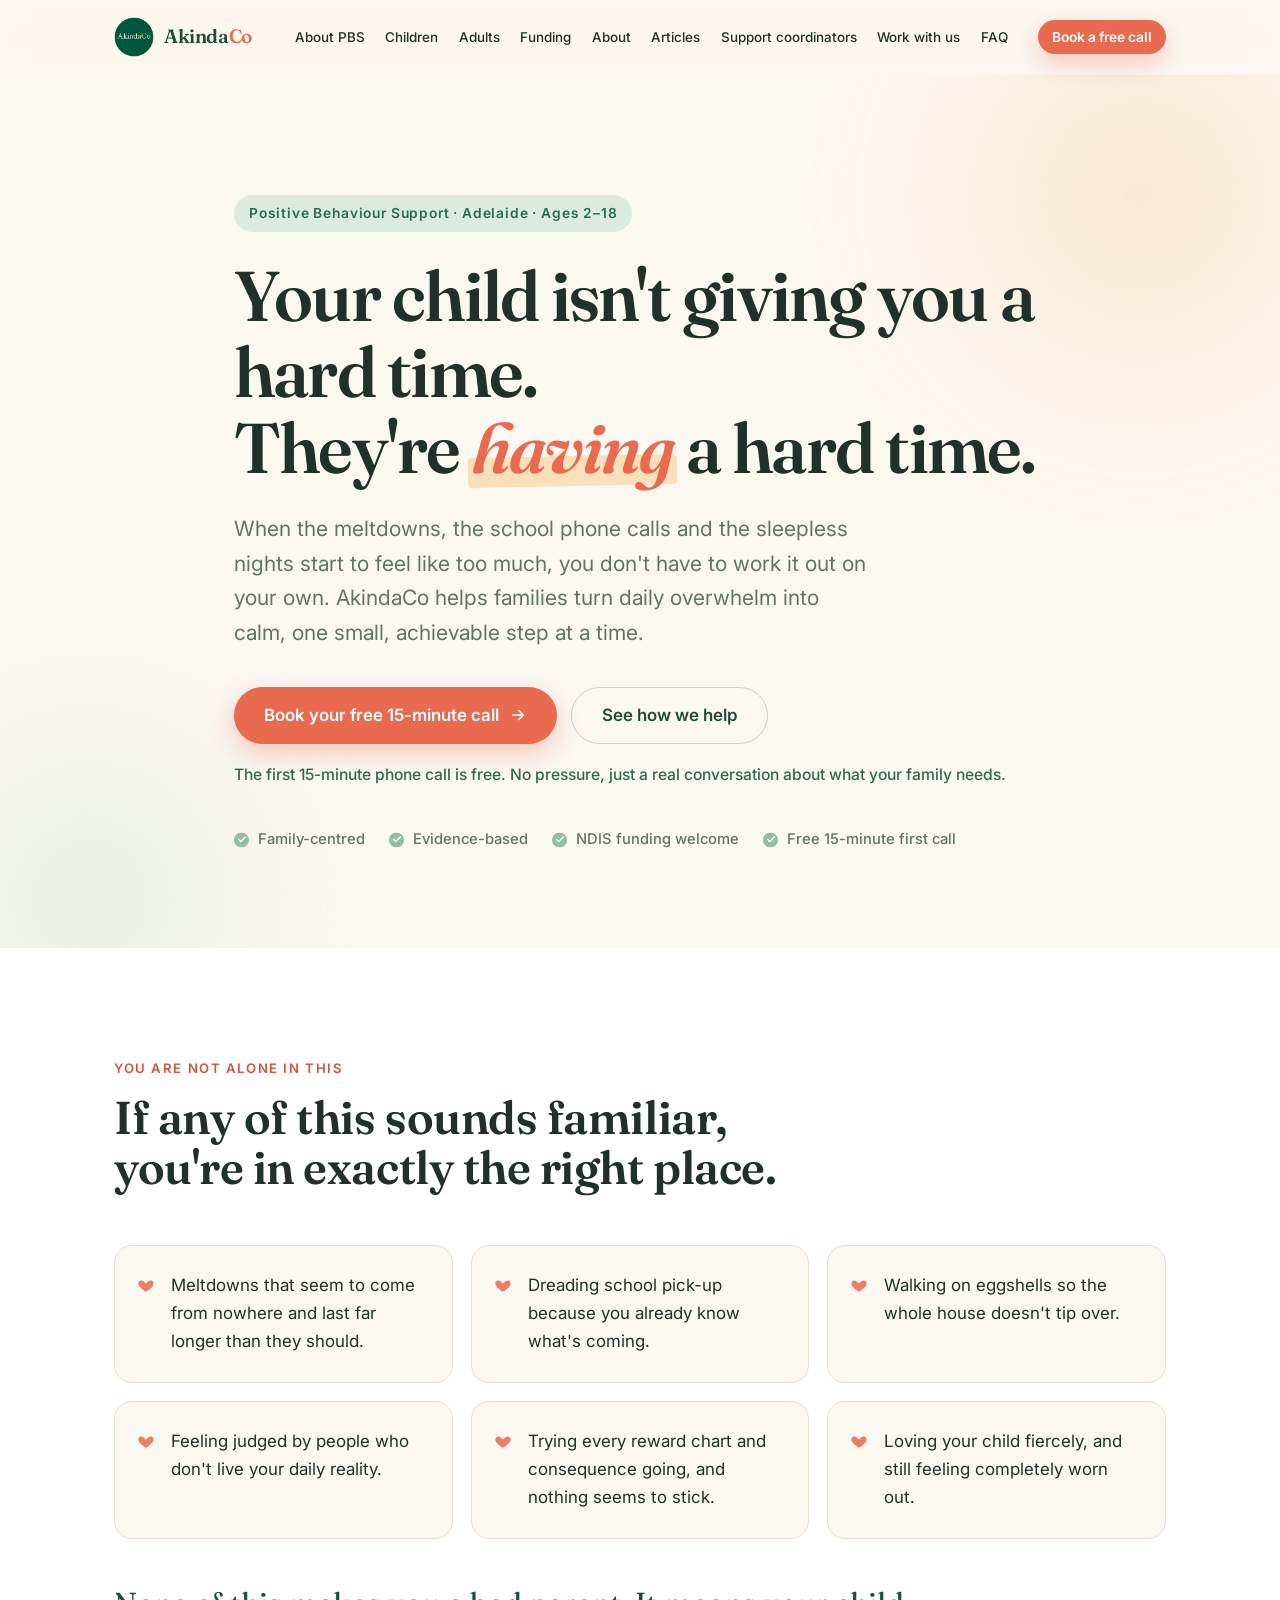
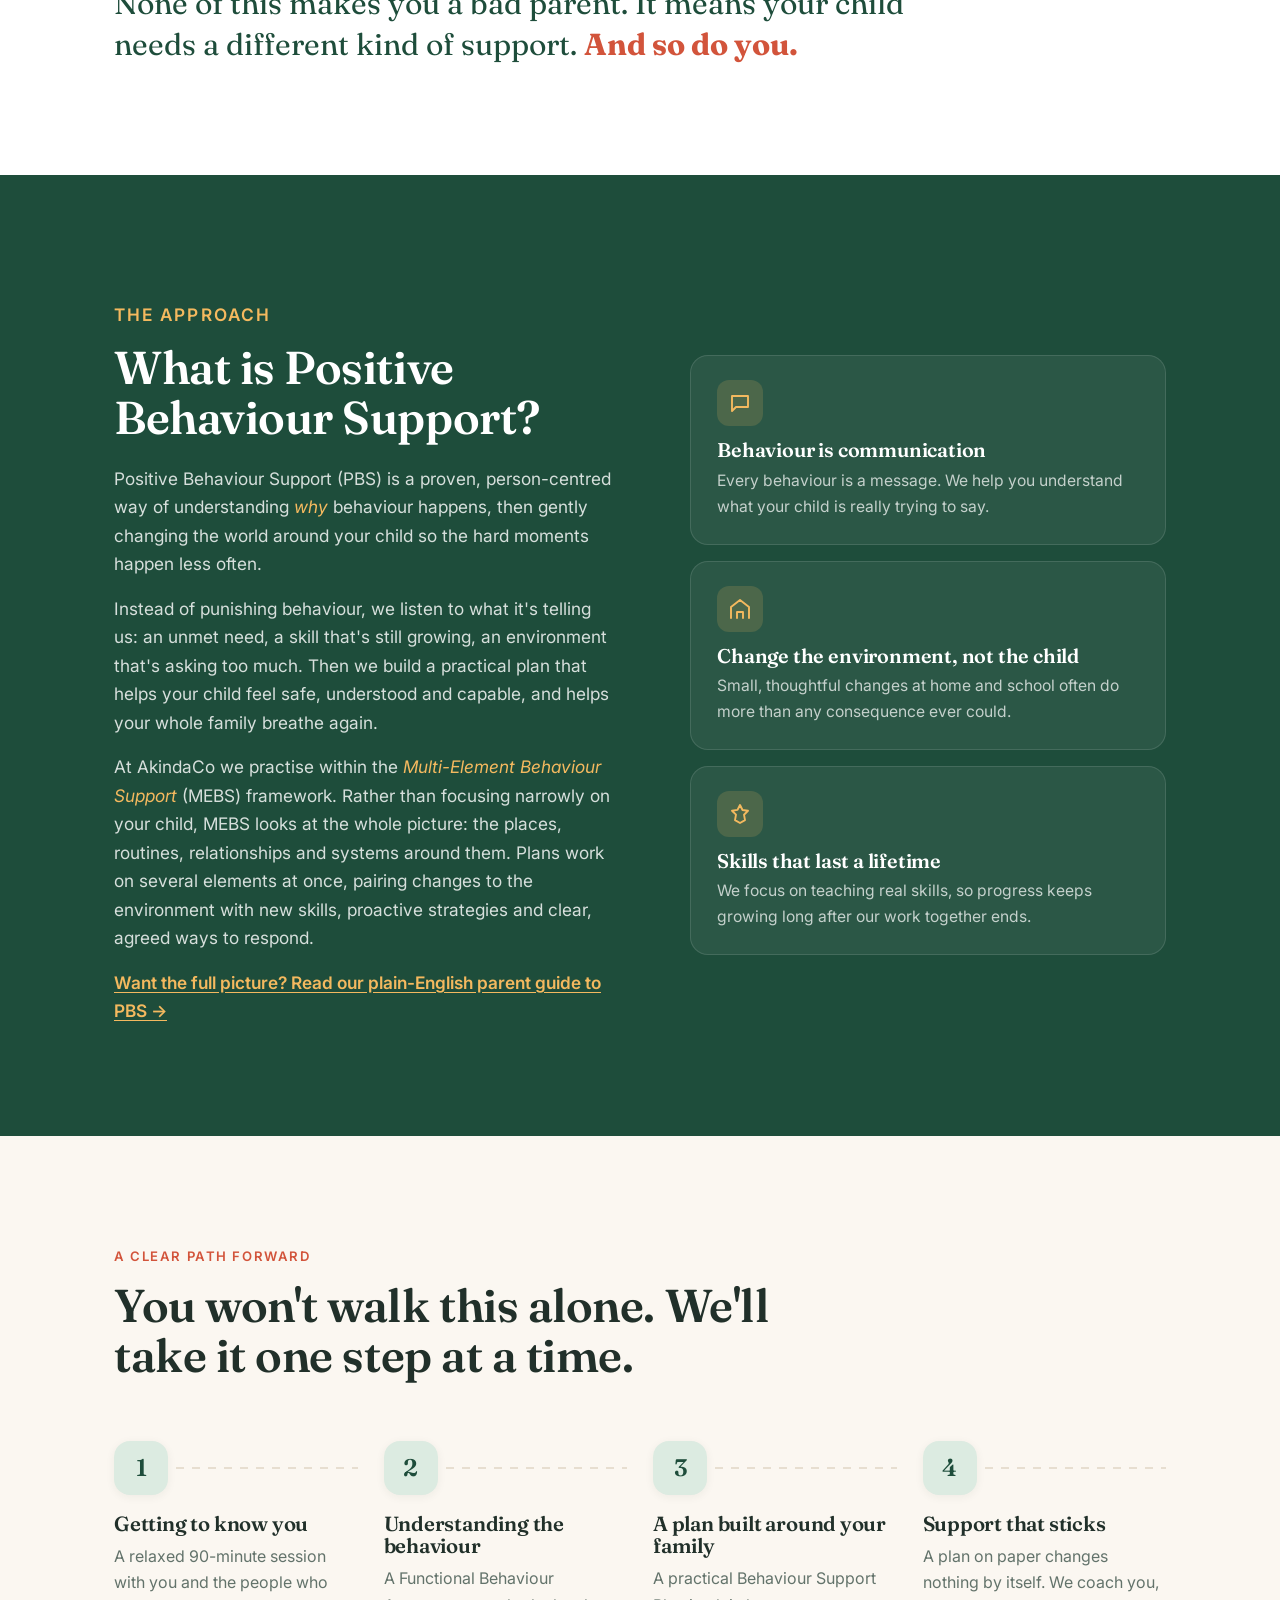
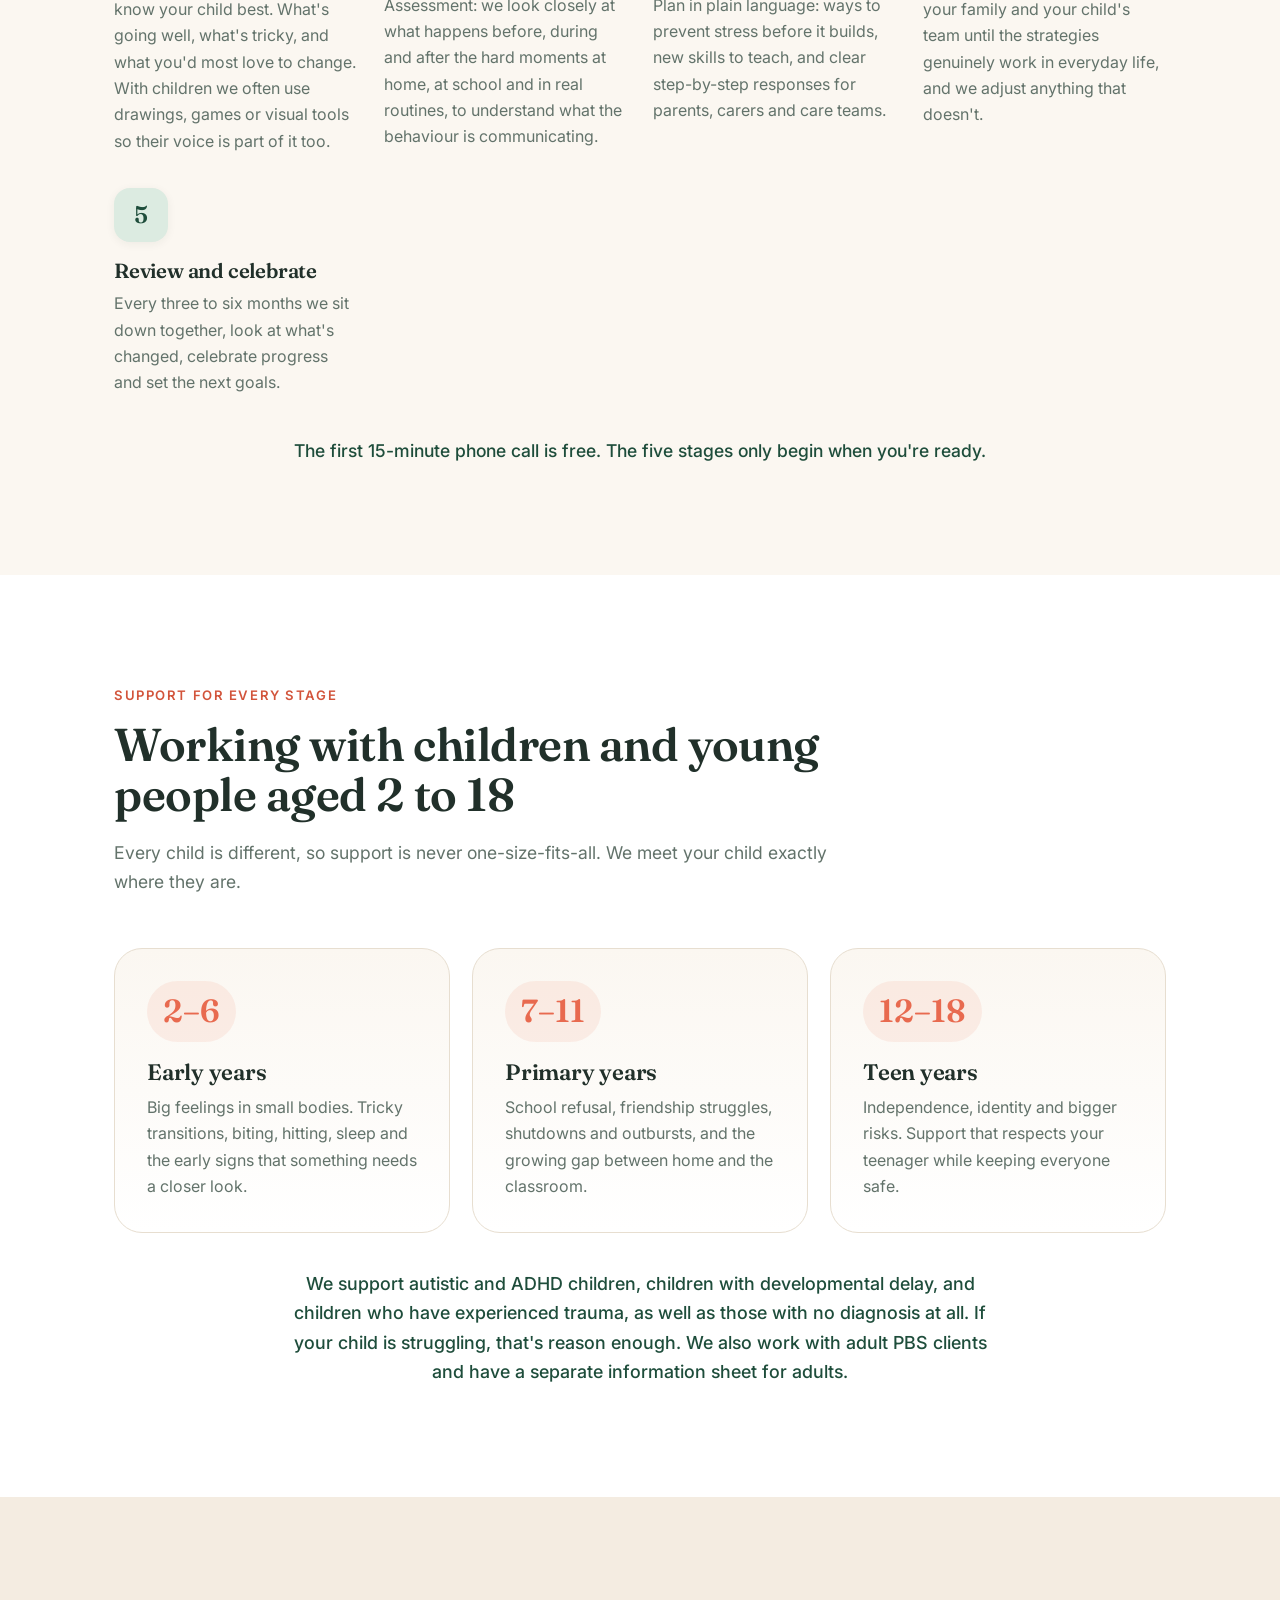
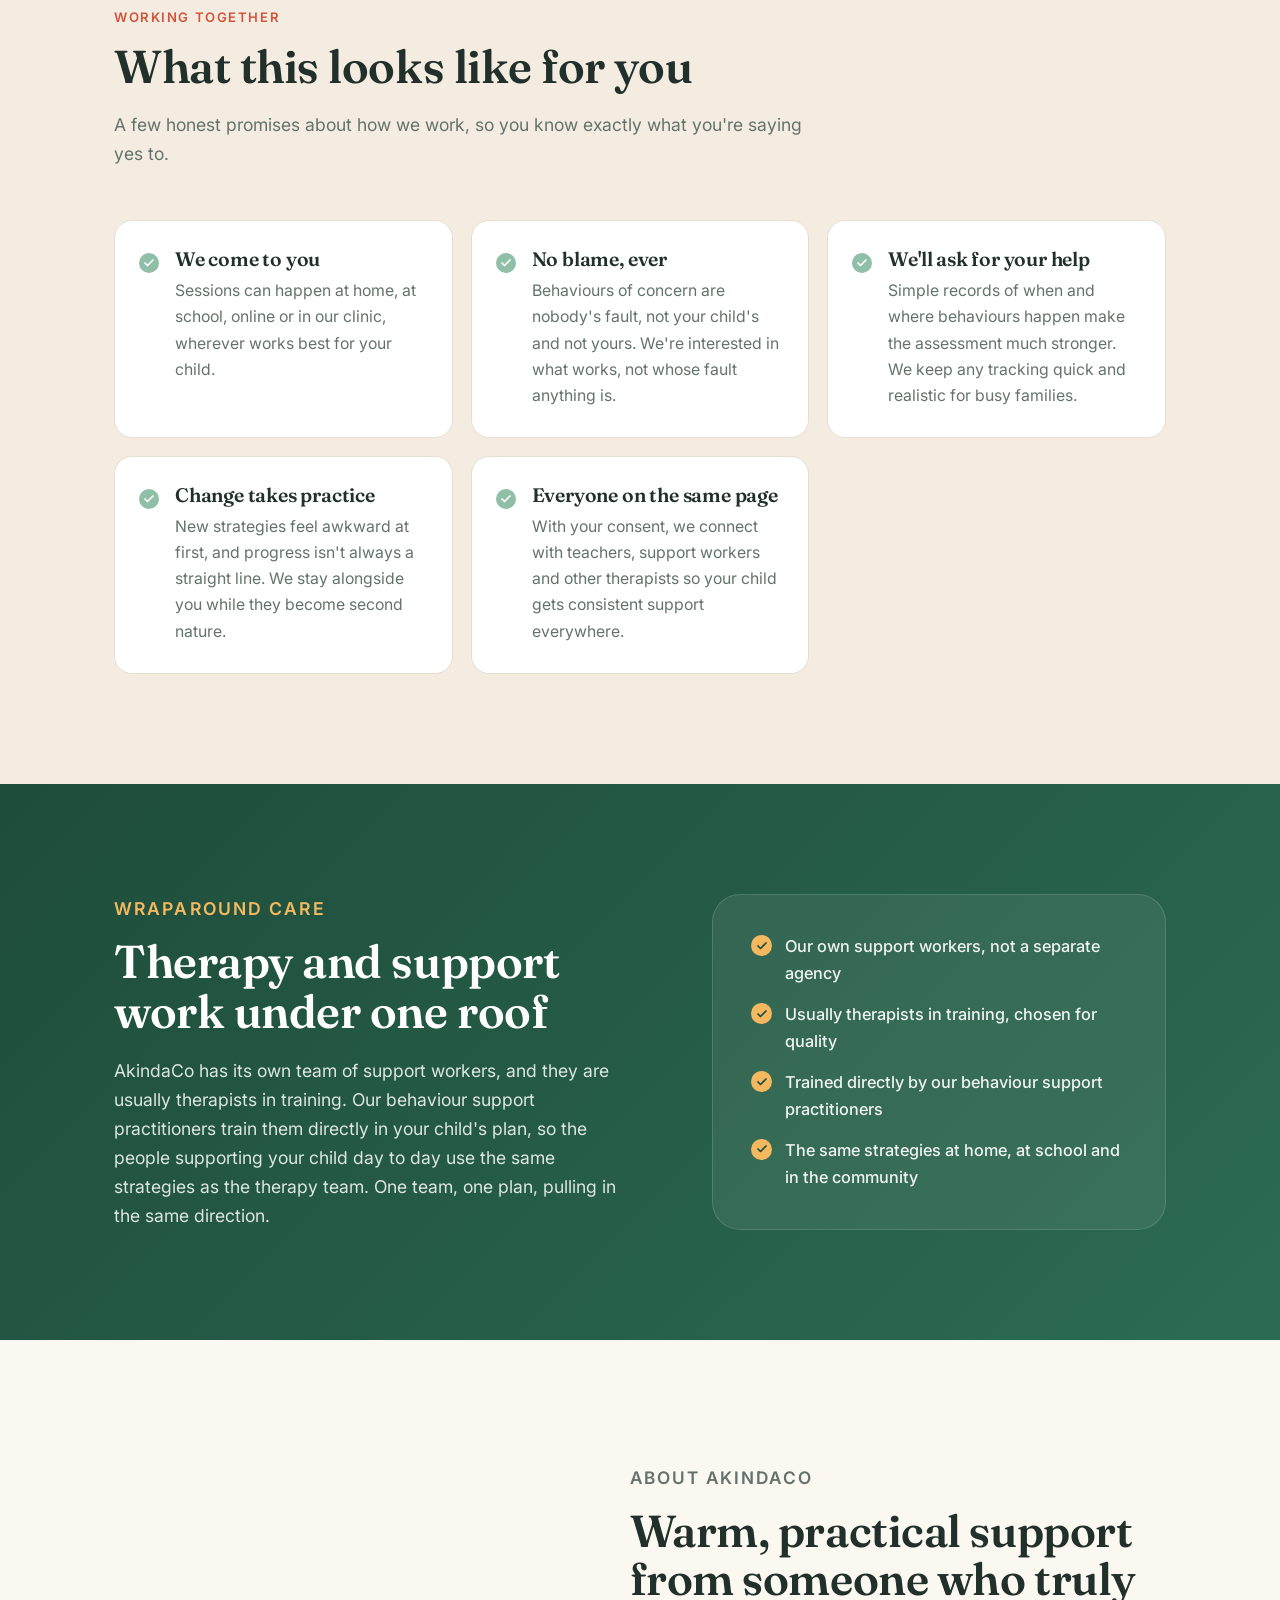
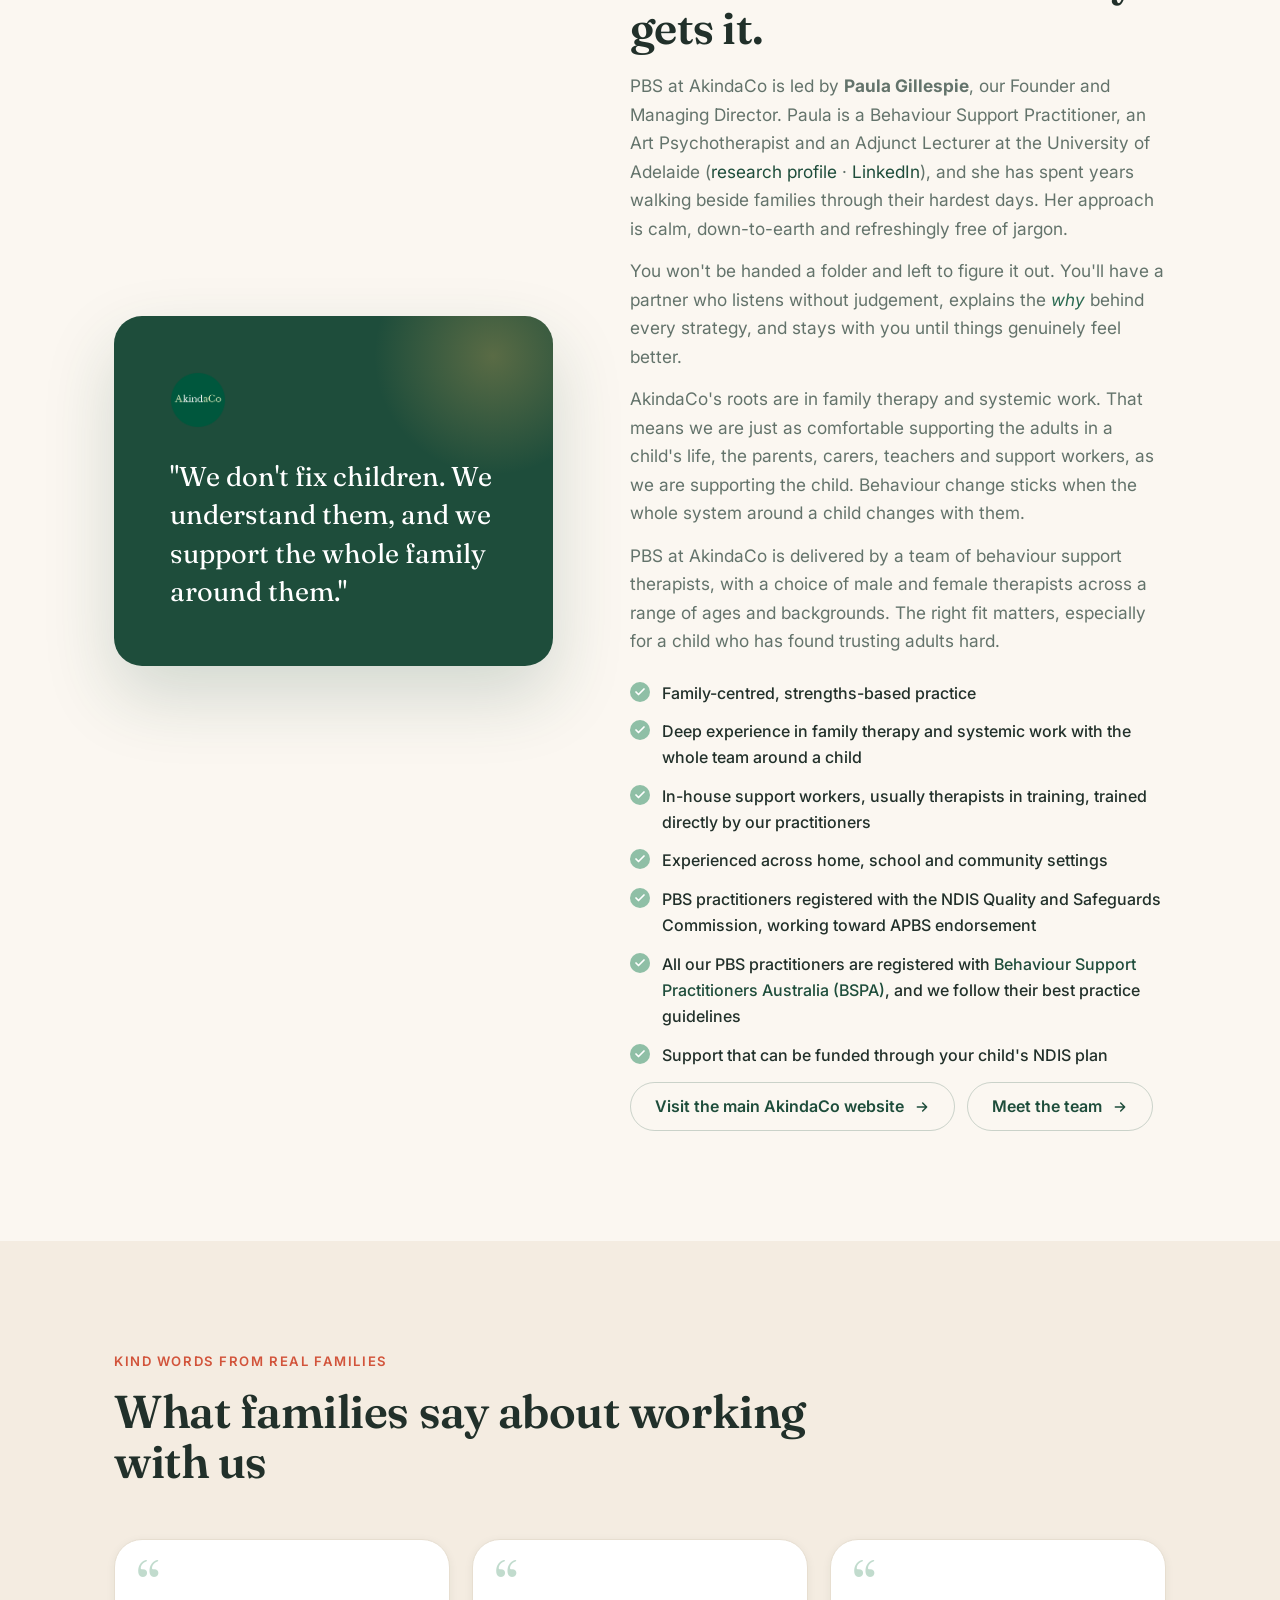
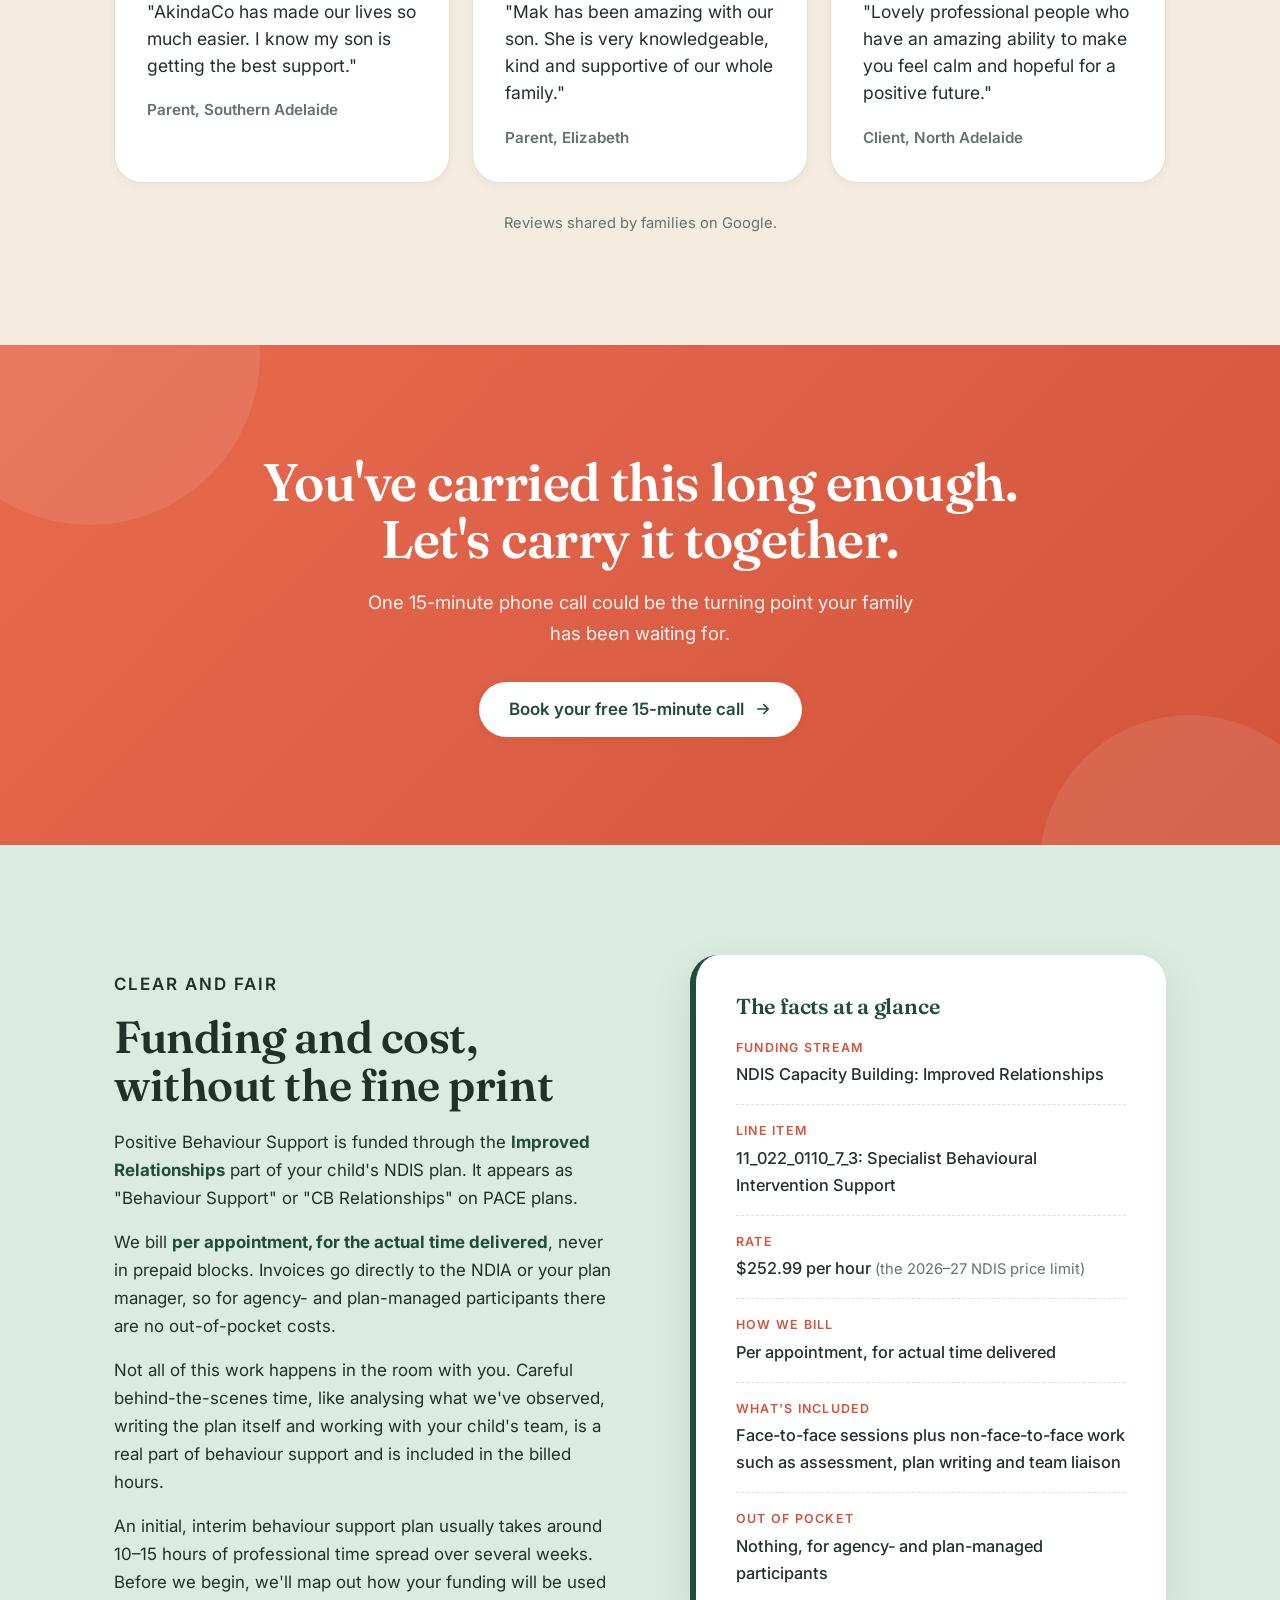
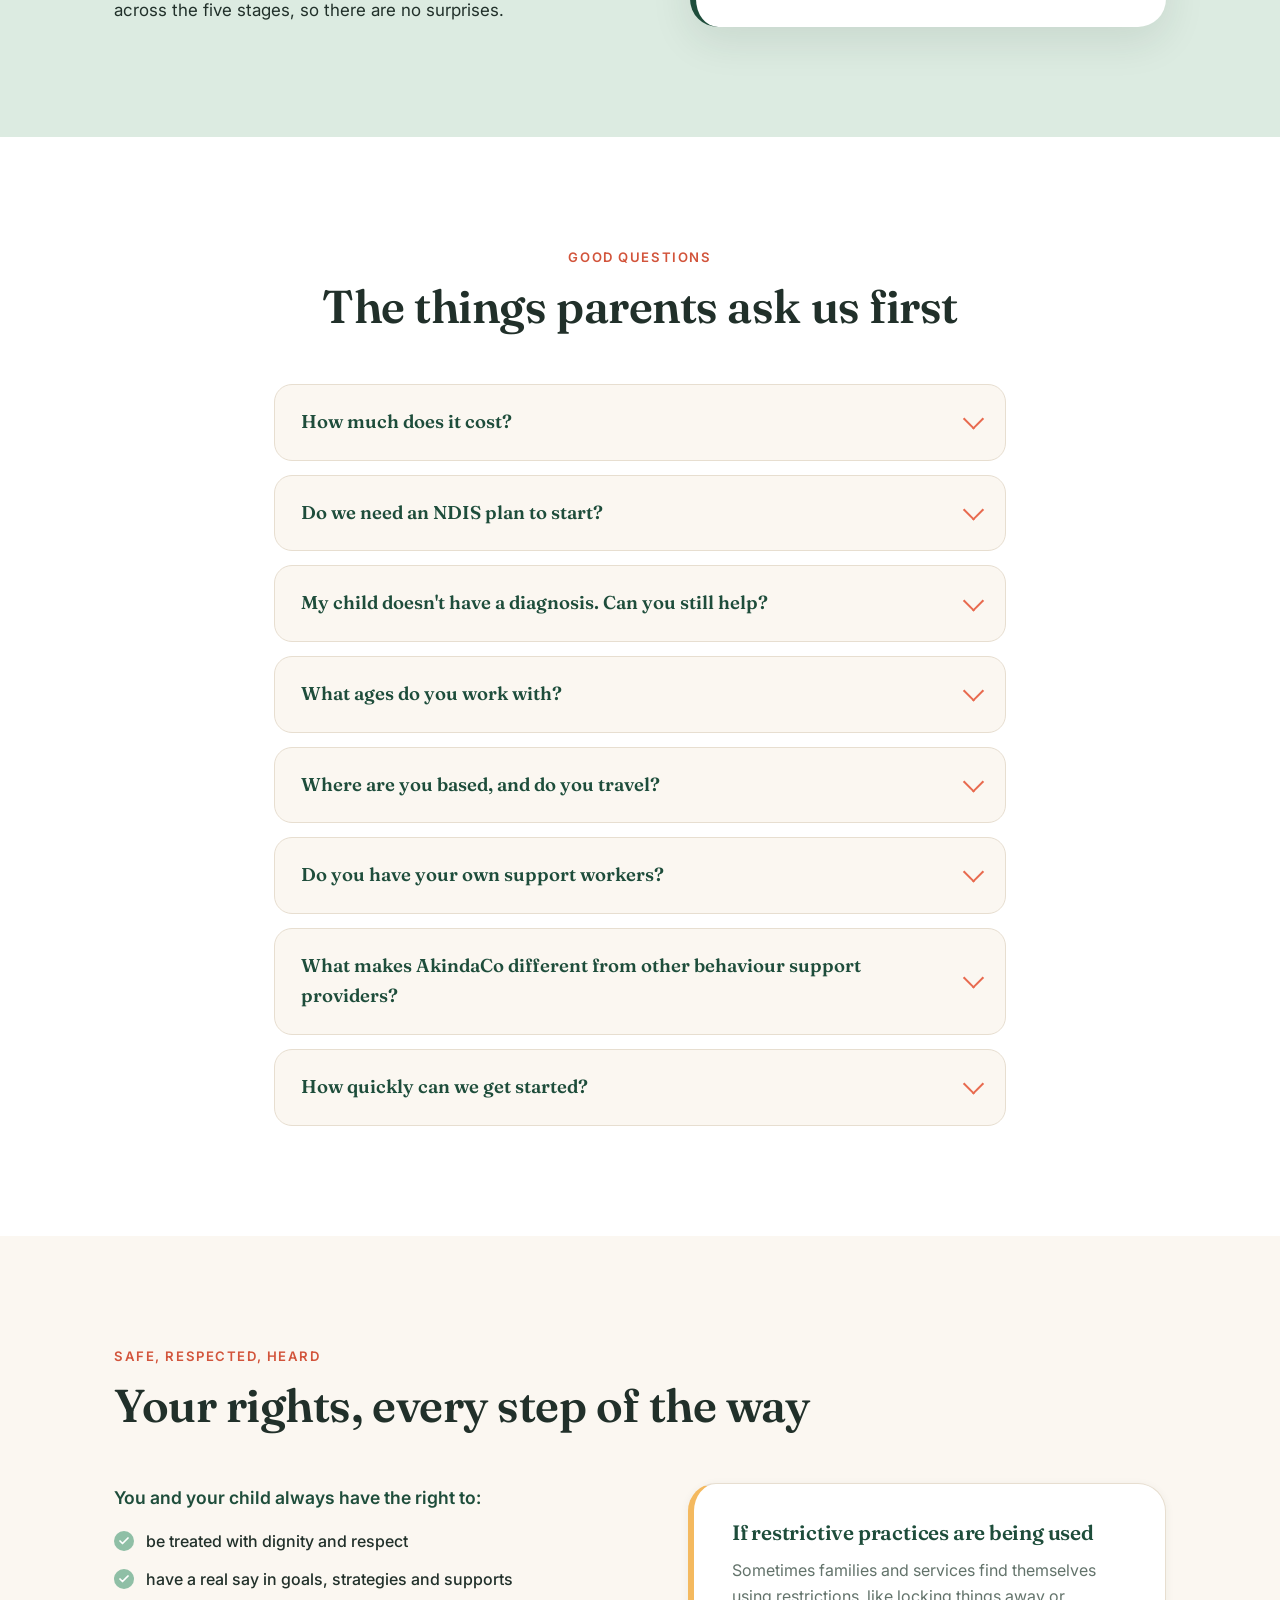
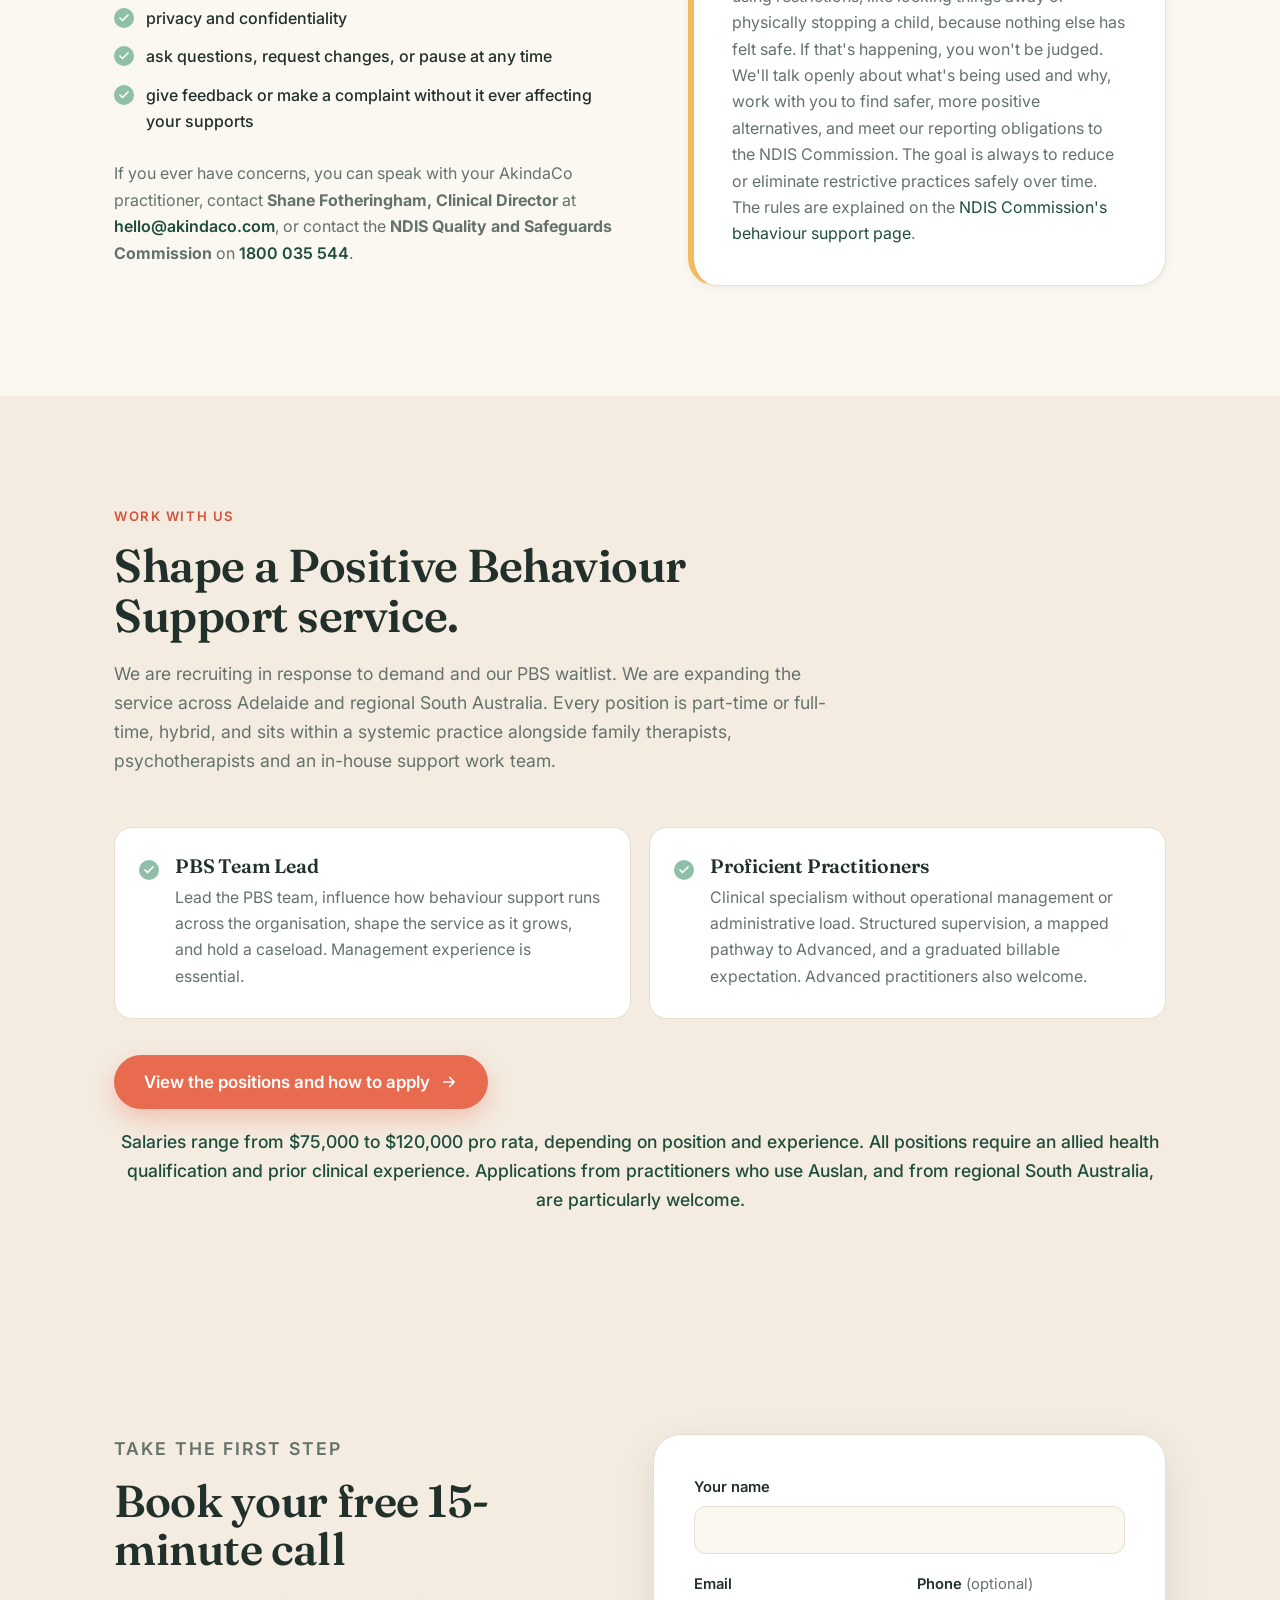
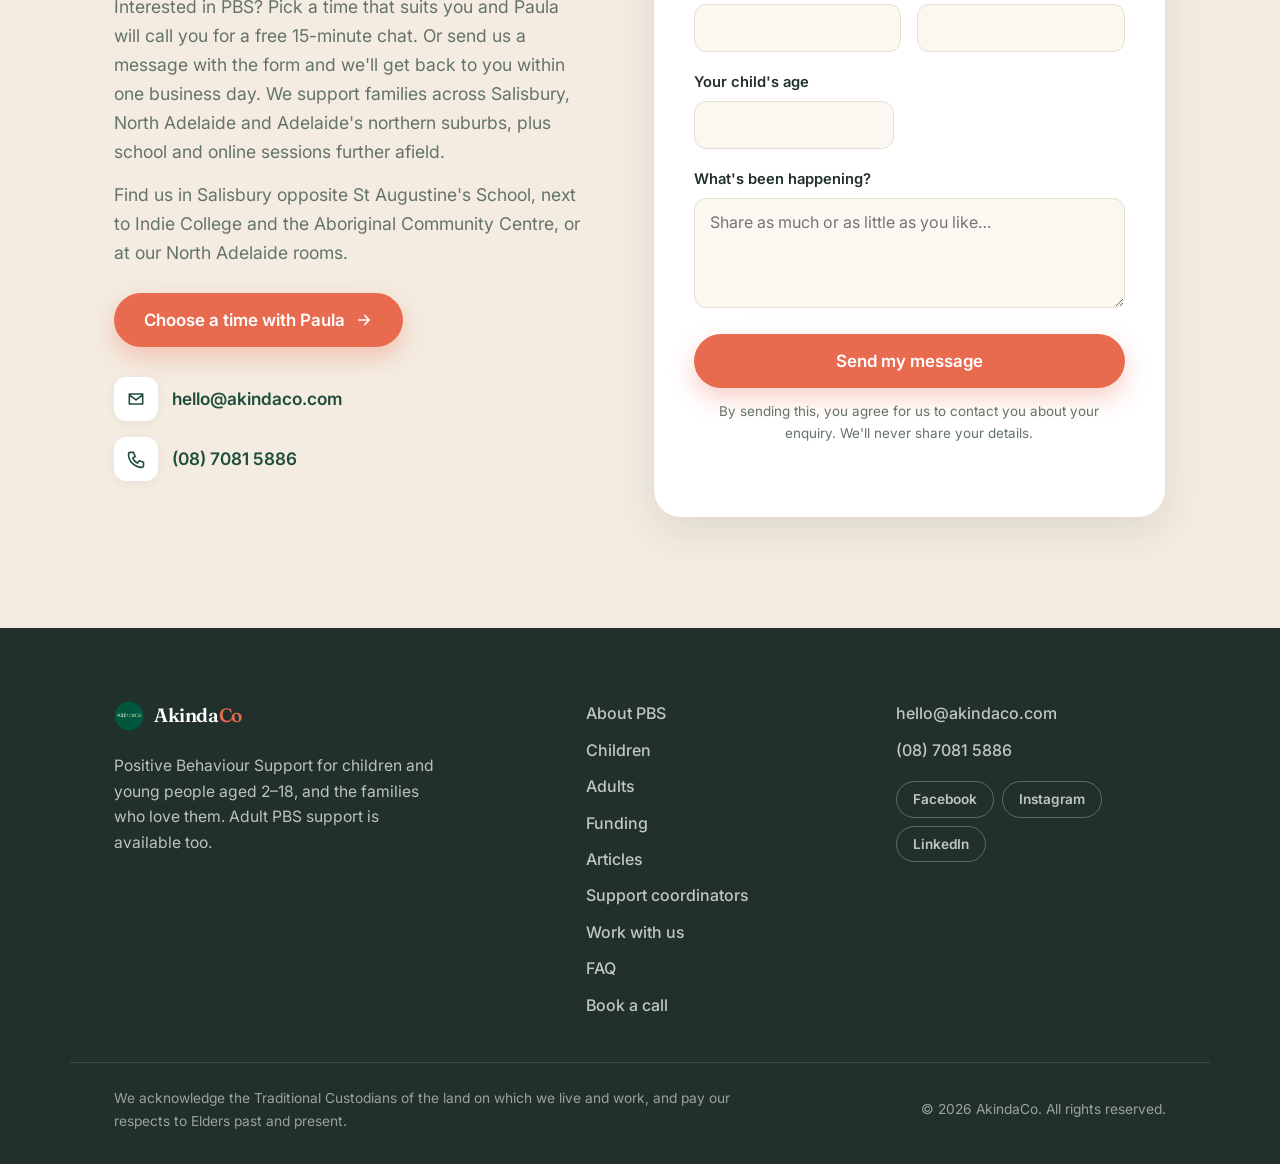
==== commit ab0e4a58: "Rewrite the Work With Us page around the PBS Team Lead position Shorter page focused on the Team Lea" ====
--- a/index.html
+++ b/index.html
@@ -694,38 +694,33 @@
       <div class="wrap">
         <div class="section-head reveal">
           <p class="kicker">Work with us</p>
-          <h2>Join our Positive Behaviour Support team.</h2>
+          <h2>Shape a Positive Behaviour Support service.</h2>
           <p class="section-sub">
-            AkindaCo is expanding its Positive Behaviour Support team across Adelaide and regional
-            South Australia. We are recruiting at Proficient, Advanced and Lead level, with every
-            position available part-time or full-time on a hybrid arrangement, within a systemic
-            practice where family therapists, psychotherapists and support workers are colleagues in
-            the same organisation.
+            We are recruiting in response to demand and our PBS waitlist. We are expanding the
+            service across Adelaide and regional South Australia. Every position is part-time or full-time,
+            hybrid, and sits within a systemic practice alongside family therapists, psychotherapists
+            and an in-house support work team.
           </p>
         </div>
 
         <ul class="expect-grid">
           <li class="expect-card reveal">
-            <h3>Proficient Practitioner</h3>
-            <p>A clinical position with a mapped pathway to Advanced level, structured clinical supervision from the first week, and a graduated billable expectation. From $75,000 pro rata.</p>
+            <h3>PBS Team Lead</h3>
+            <p>Lead the PBS team, influence how behaviour support runs across the organisation, shape the service as it grows, and hold a caseload. Management experience is essential.</p>
           </li>
           <li class="expect-card reveal">
-            <h3>Advanced Practitioner</h3>
-            <p>Complex casework combined with clinical supervision and mentoring of less experienced practitioners, without operational management responsibilities. From $95,000 pro rata.</p>
-          </li>
-          <li class="expect-card reveal">
-            <h3>PBS Lead</h3>
-            <p>Clinical leadership of the behaviour support service while retaining a caseload: oversight, supervision, and development of the training program and progression pathway.</p>
+            <h3>Proficient Practitioners</h3>
+            <p>Clinical specialism without operational management or administrative load. Structured supervision, a mapped pathway to Advanced, and a graduated billable expectation. Advanced practitioners also welcome.</p>
           </li>
         </ul>
 
         <div class="hero-actions reveal">
           <a class="btn btn-primary btn-lg" href="/careers/">
-            View the positions and employment terms
+            View the positions and how to apply
             <svg viewBox="0 0 24 24" width="18" height="18" aria-hidden="true"><path fill="none" stroke="currentColor" stroke-width="2.2" stroke-linecap="round" stroke-linejoin="round" d="M5 12h14M13 6l6 6-6 6"/></svg>
           </a>
         </div>
-        <p class="steps-note reveal" style="margin-top:18px">Employment terms are published in full. No cover letter or written selection criteria are required. Applications from practitioners who use Auslan, and from regional South Australia, are particularly welcome.</p>
+        <p class="steps-note reveal" style="margin-top:18px">Salaries range from $75,000 to $120,000 pro rata, depending on position and experience. All positions require an allied health qualification and prior clinical experience. Applications from practitioners who use Auslan, and from regional South Australia, are particularly welcome.</p>
       </div>
     </section>
 
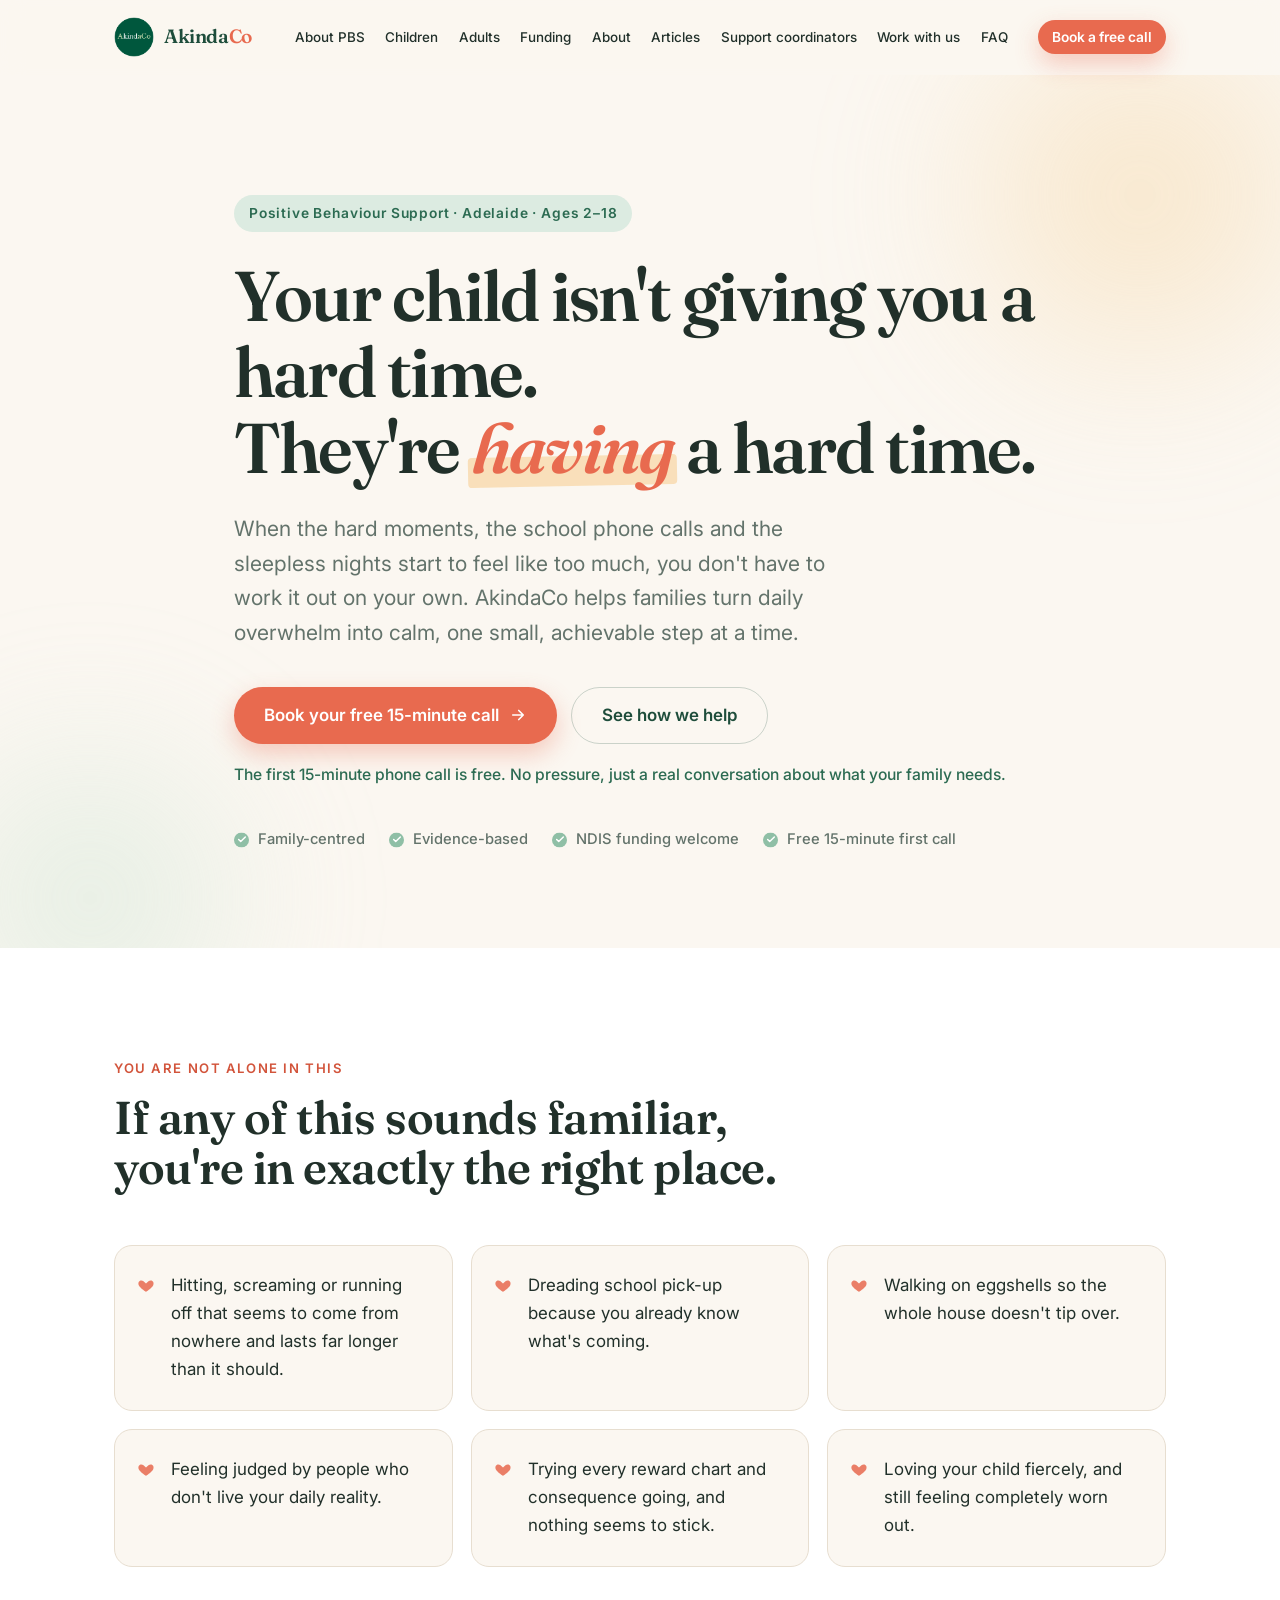
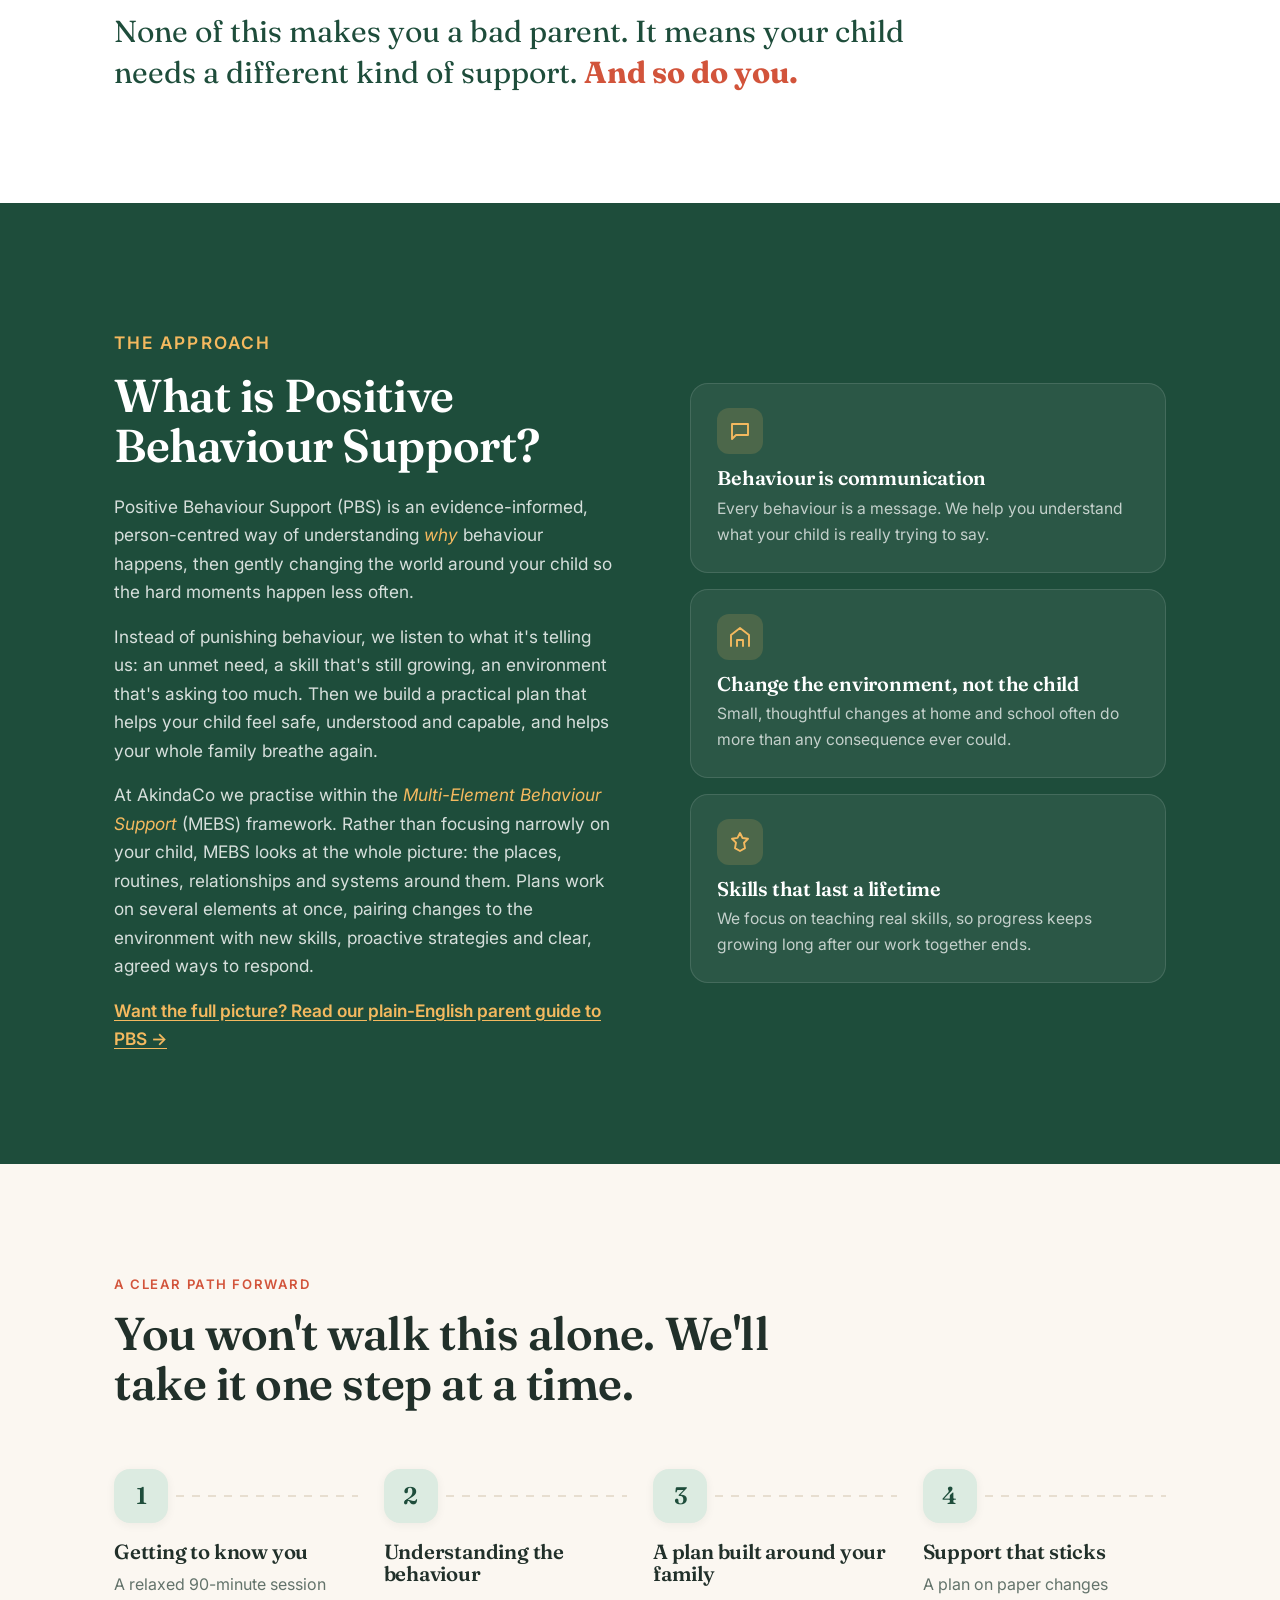
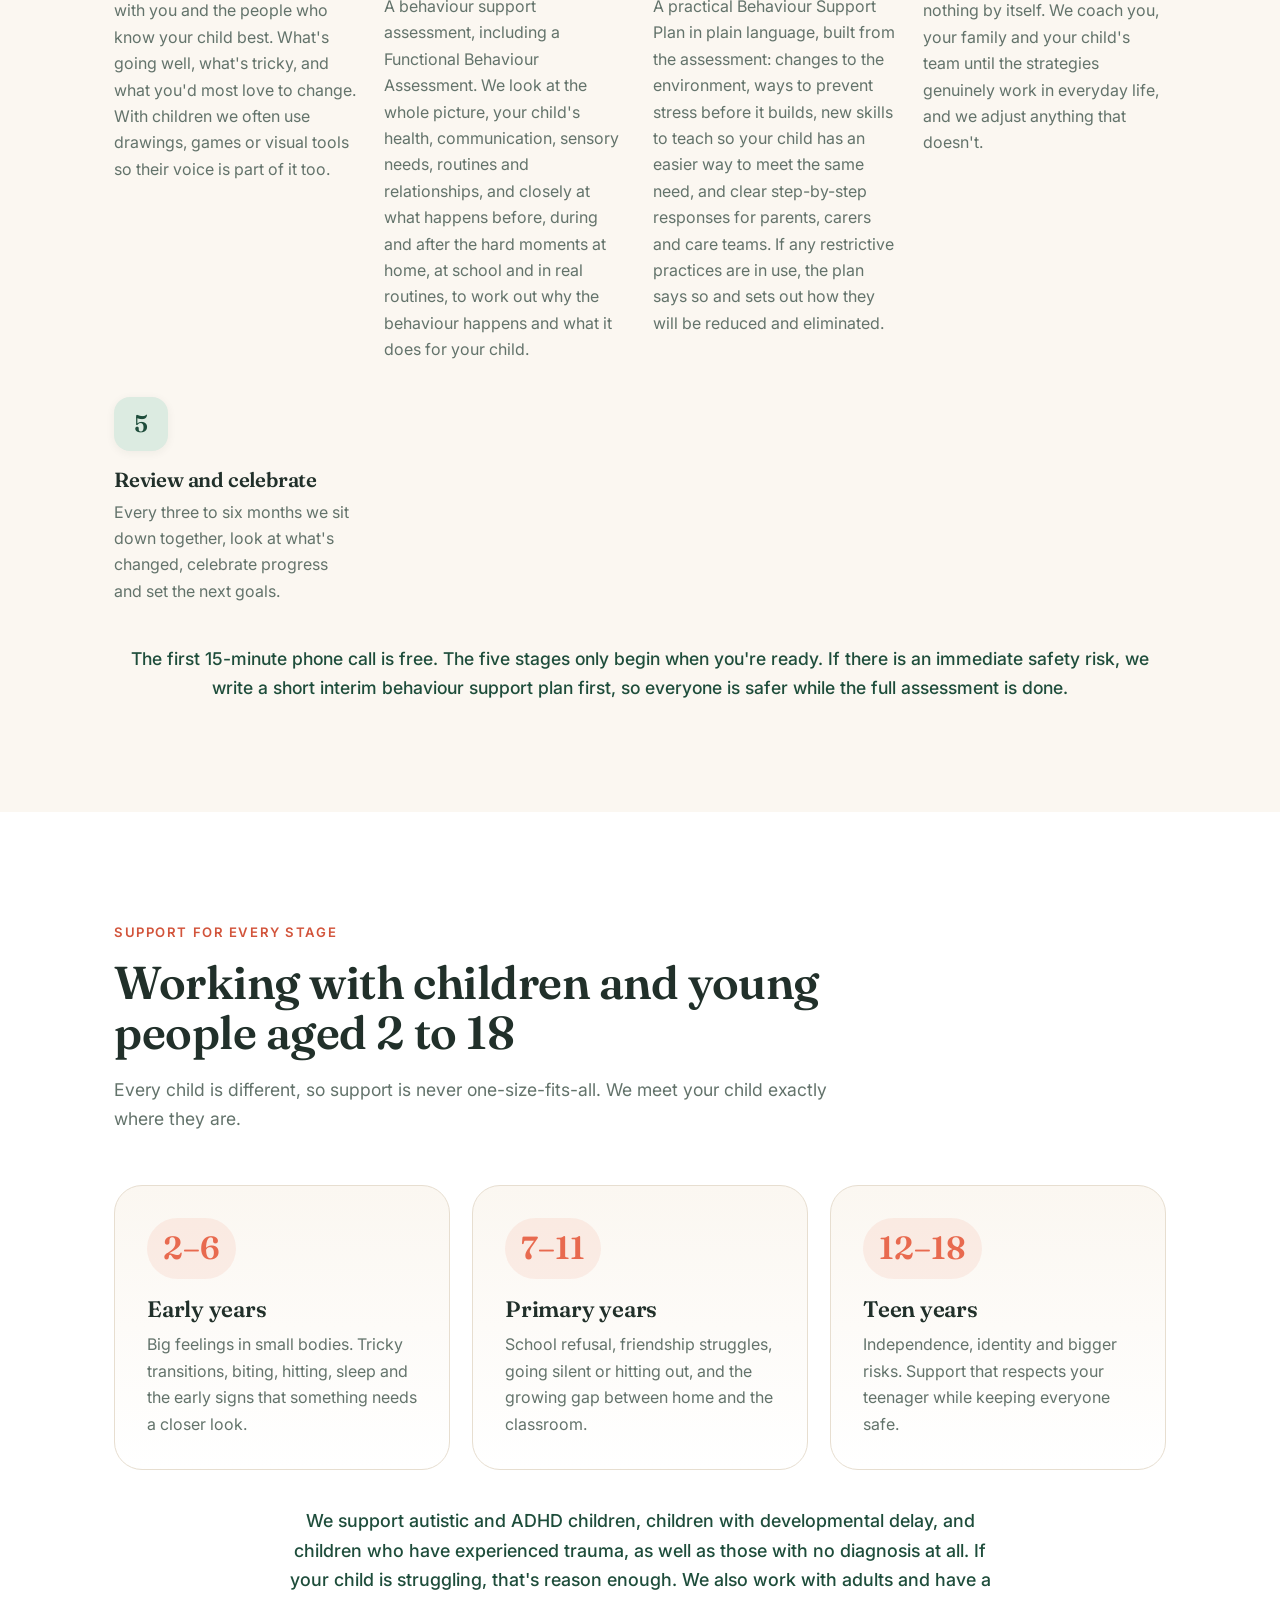
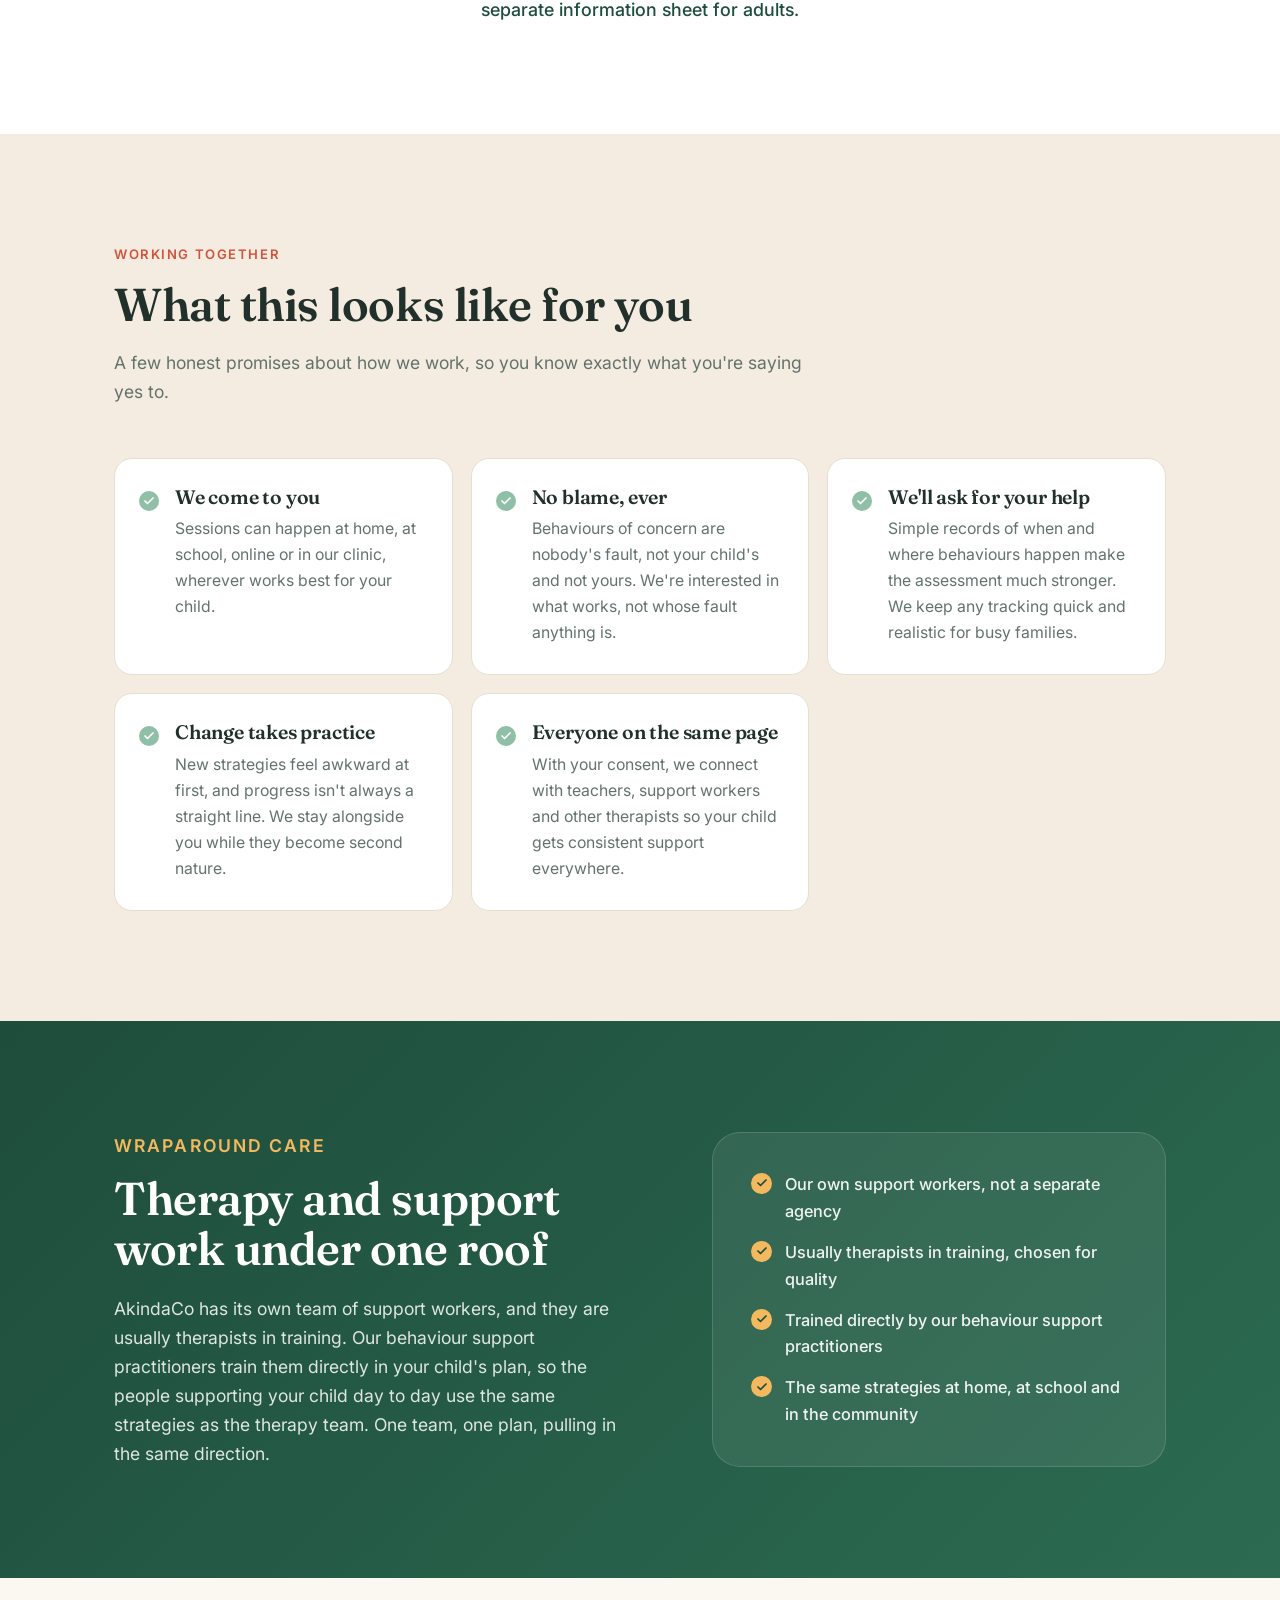
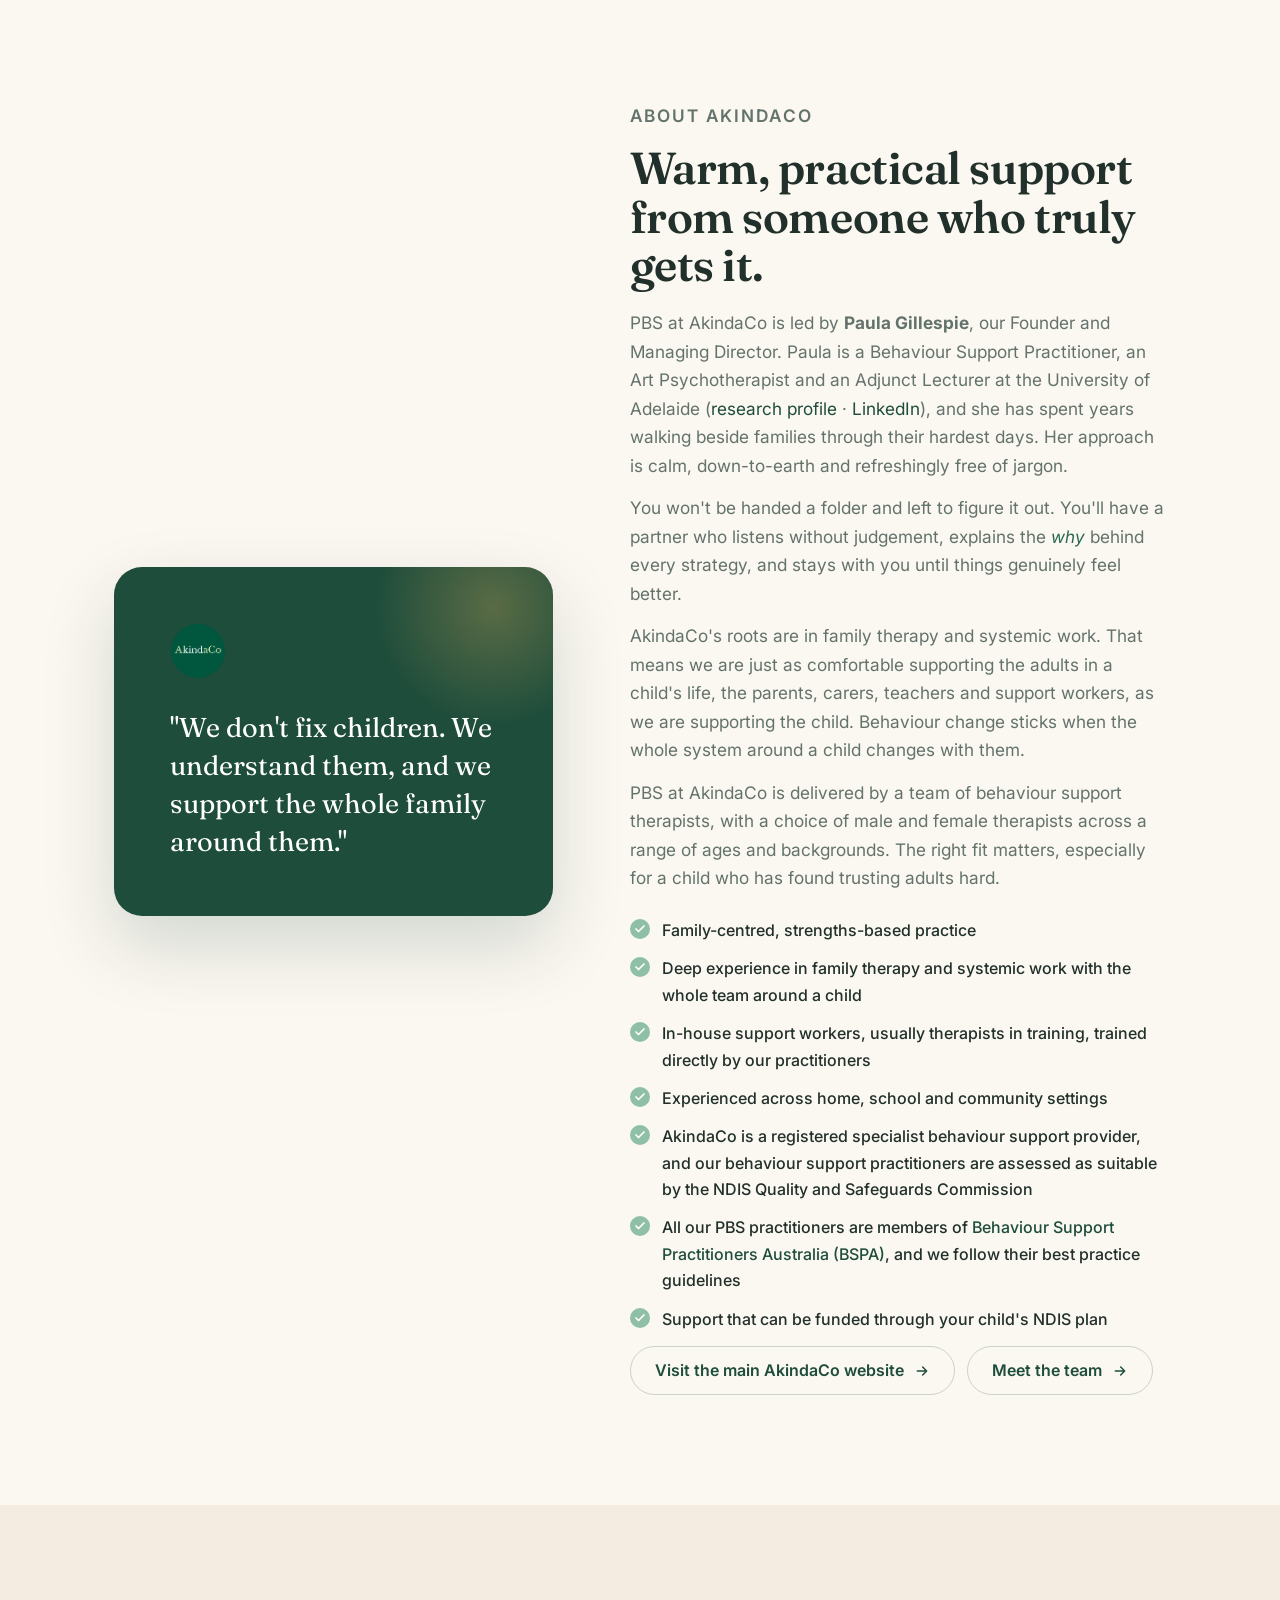
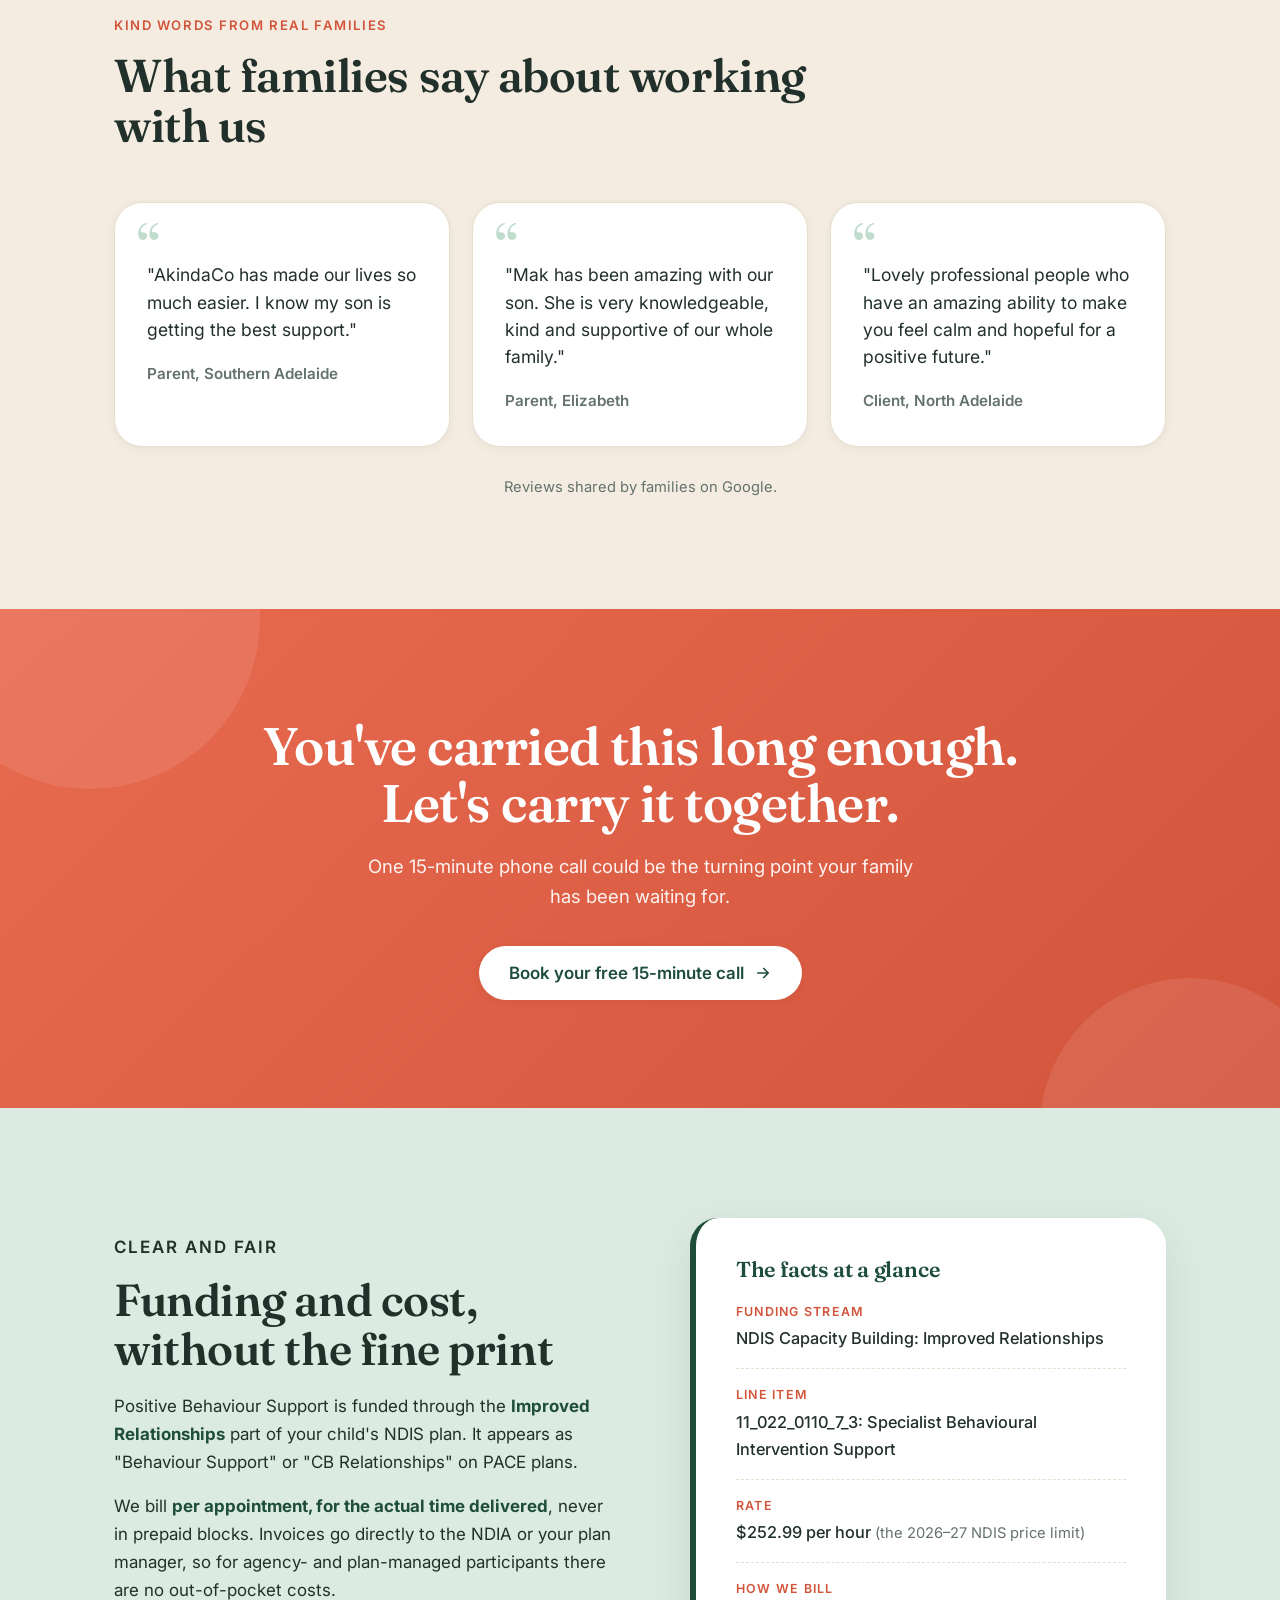
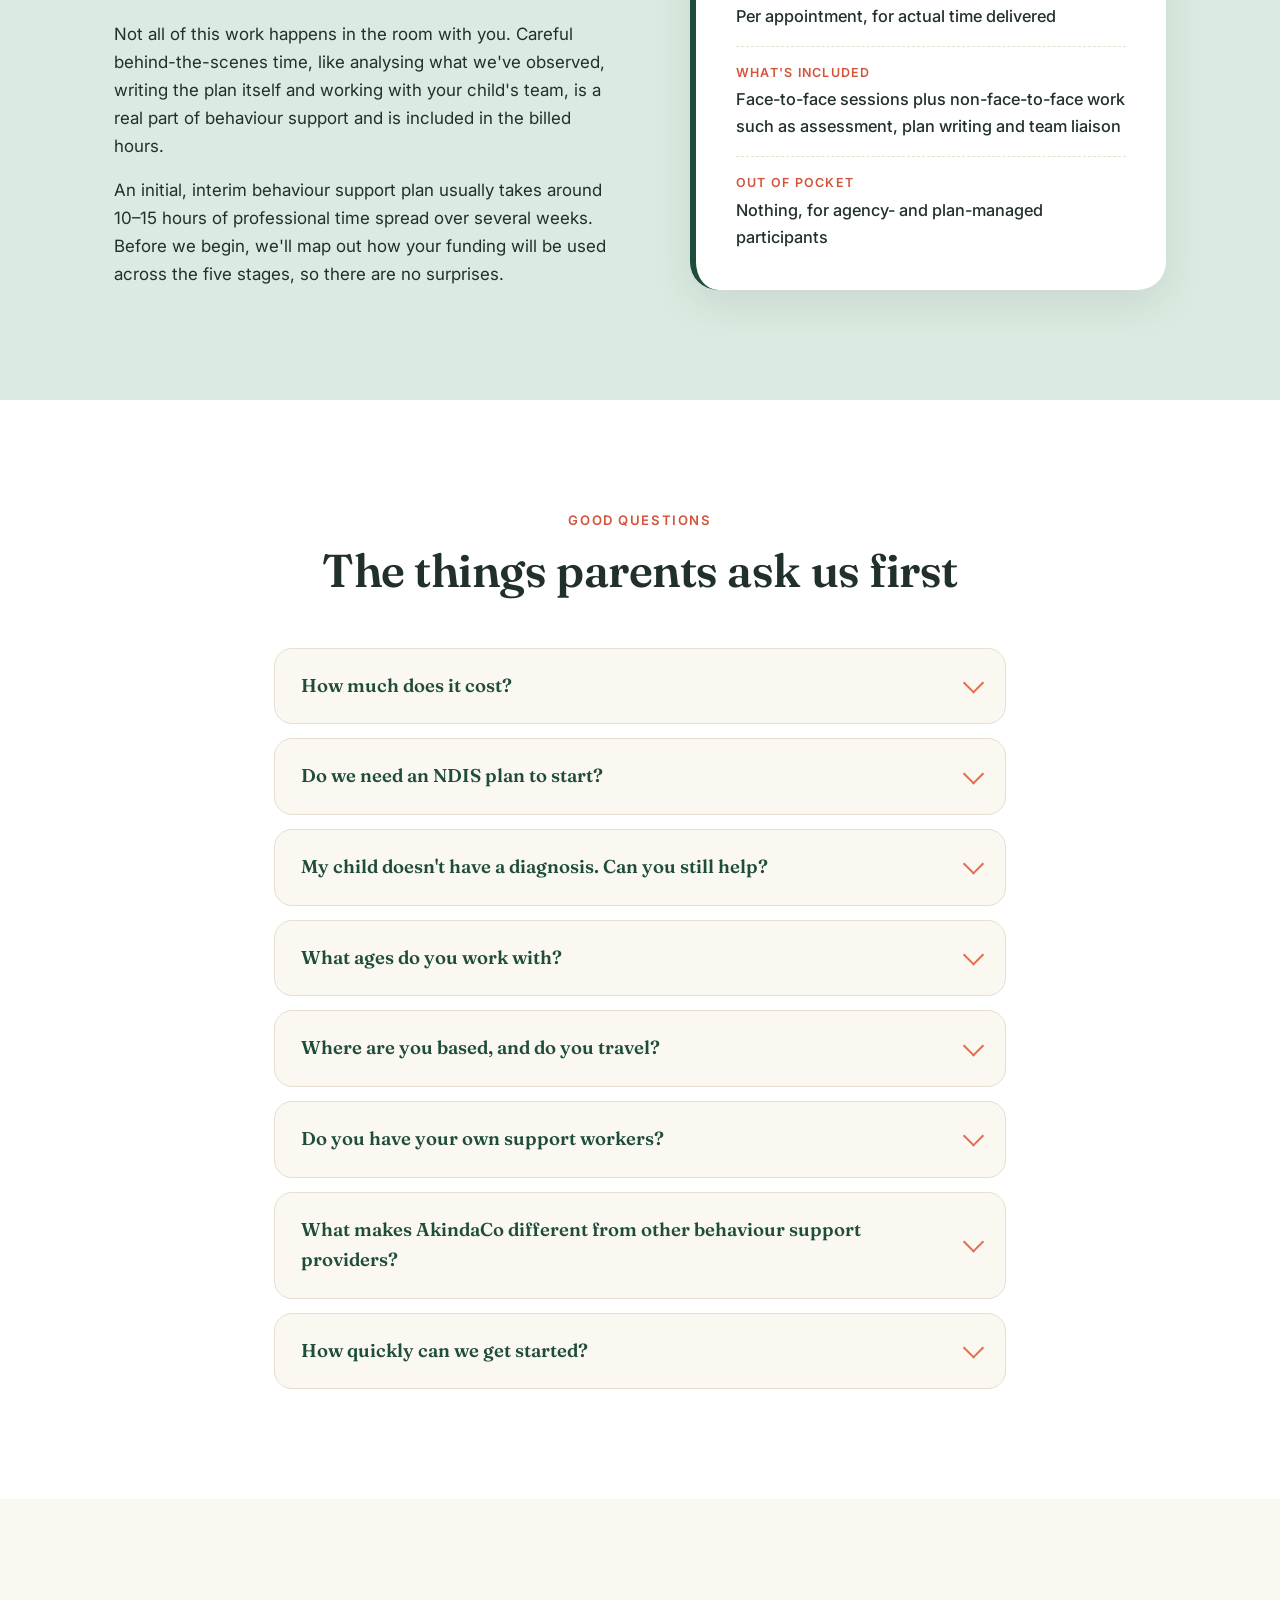
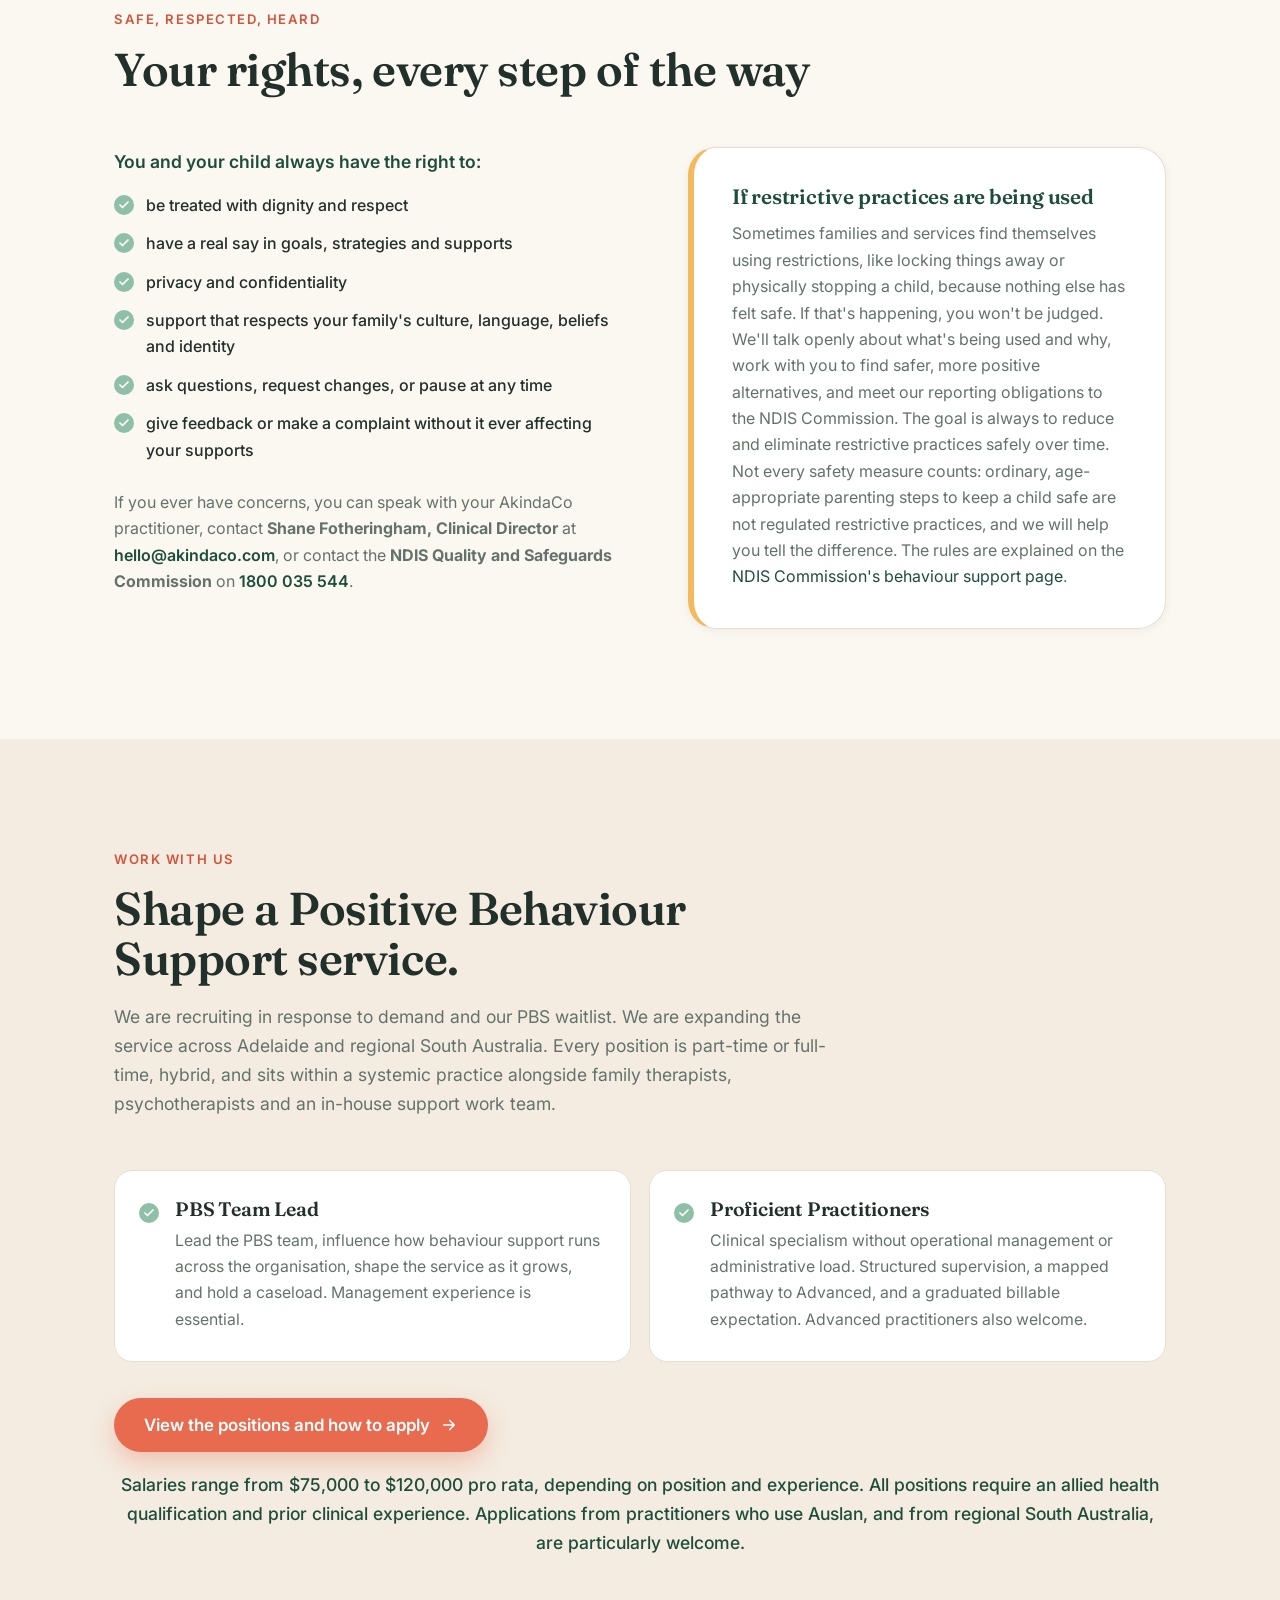
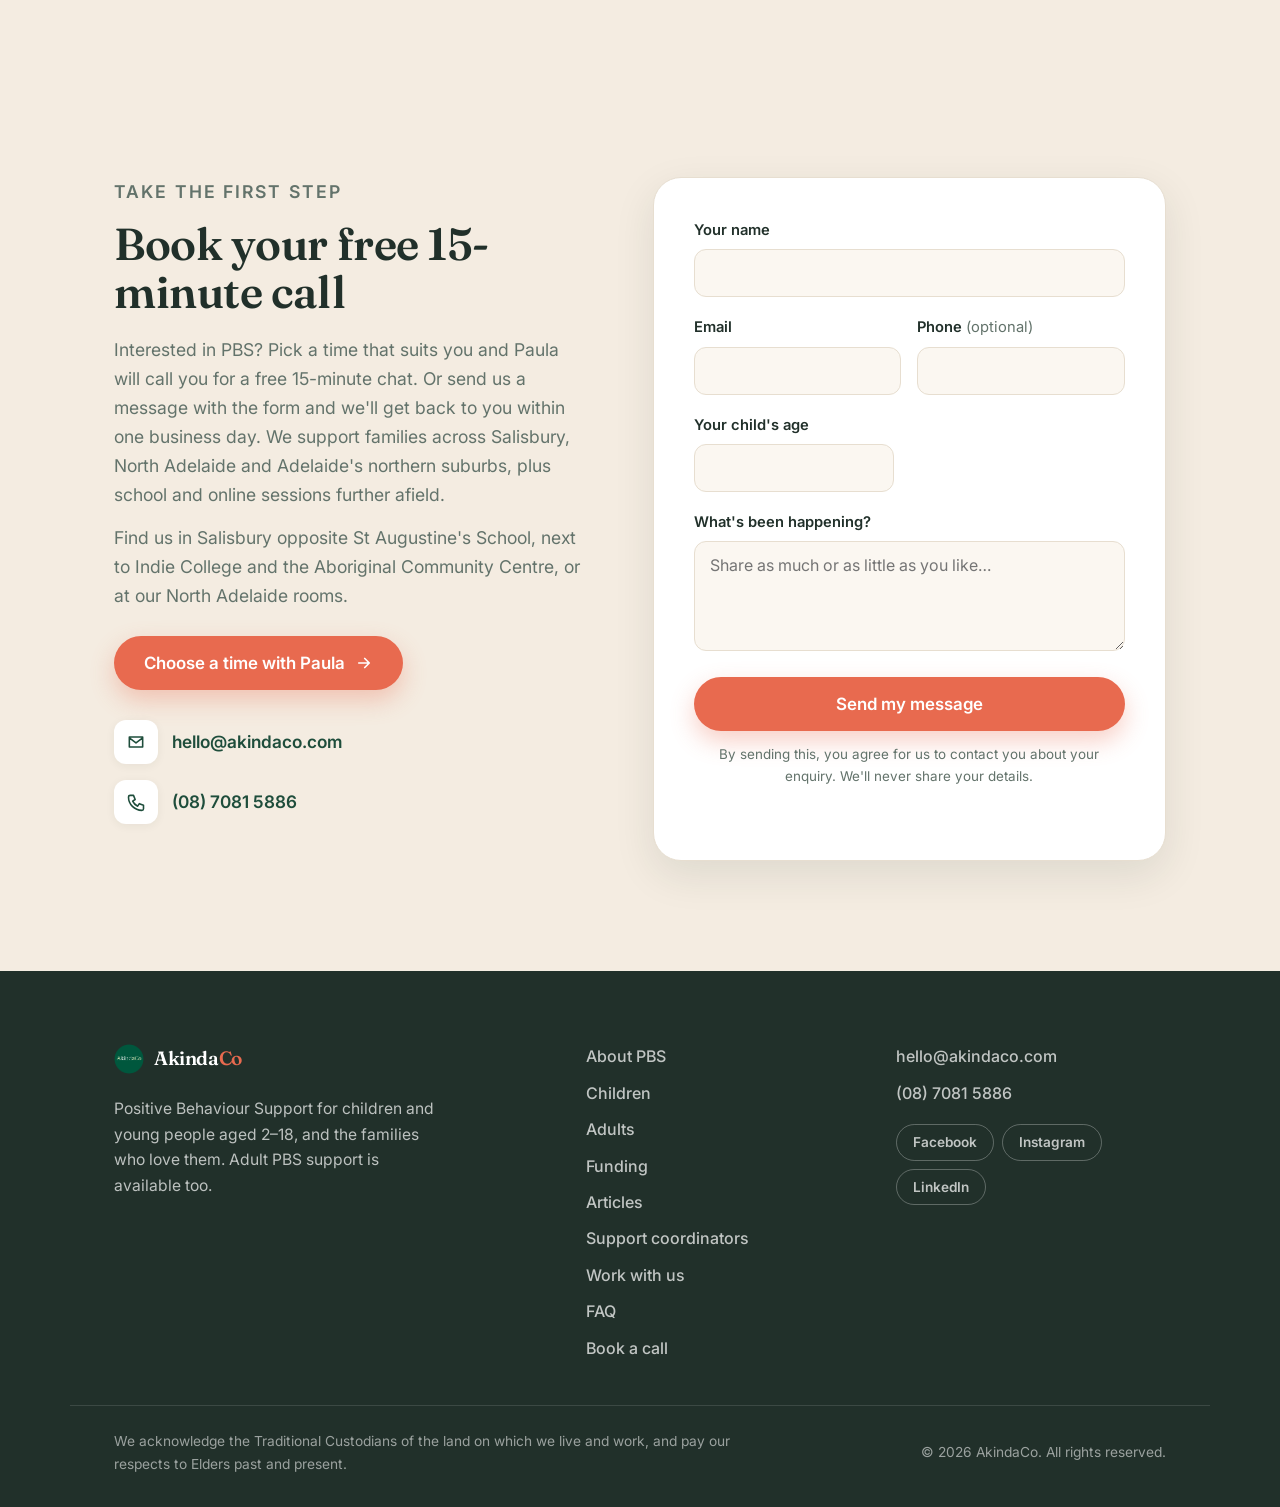
==== commit 6293b8bc: "Align site language with the NDIS Commission FBA practice guide Observable descriptions of behaviour" ====
--- a/index.html
+++ b/index.html
@@ -45,7 +45,7 @@
         "@type": "LocalBusiness",
         "@id": "https://pbs.akindaco.com/#business",
         "name": "AkindaCo",
-        "description": "Positive Behaviour Support (PBS) for children and young people aged 2 to 18 and their families, plus adult PBS clients. Our Salisbury clinic is opposite St Augustine's School, next to Indie College and the Aboriginal Community Centre, with rooms also at North Adelaide. NDIS-registered behaviour support delivered at home, at school, online and in clinic by a team of behaviour support therapists, with a choice of male and female therapists across a range of ages and backgrounds, in-house support workers trained directly by our practitioners, and deep family therapy and systemic experience supporting the whole team around each child.",
+        "description": "Positive Behaviour Support (PBS) for children and young people aged 2 to 18 and their families, and for adults. Our Salisbury clinic is opposite St Augustine's School, next to Indie College and the Aboriginal Community Centre, with rooms also at North Adelaide. NDIS-registered behaviour support delivered at home, at school, online and in clinic by a team of behaviour support therapists, with a choice of male and female therapists across a range of ages and backgrounds, in-house support workers trained directly by our practitioners, and deep family therapy and systemic experience supporting the whole team around each child.",
         "url": "https://pbs.akindaco.com/",
         "sameAs": [
           "https://www.akindaco.com/",
@@ -81,7 +81,7 @@
         "serviceType": "Positive Behaviour Support",
         "provider": { "@id": "https://pbs.akindaco.com/#business" },
         "description": "NDIS-funded Positive Behaviour Support using the Multi-Element Behaviour Support (MEBS) framework: functional behaviour assessment, behaviour support plans, implementation coaching and reviews for children and young people aged 2 to 18, with adult PBS also available.",
-        "audience": { "@type": "Audience", "audienceType": "Families of children and young people aged 2 to 18; adult PBS clients" },
+        "audience": { "@type": "Audience", "audienceType": "Families of children and young people aged 2 to 18; adults" },
         "areaServed": ["Salisbury SA", "North Adelaide SA", "Adelaide SA"],
         "offers": {
           "@type": "Offer",
@@ -102,7 +102,7 @@
           {
             "@type": "Question",
             "name": "Do we need an NDIS plan to start?",
-            "acceptedAnswer": { "@type": "Answer", "text": "Most of our Positive Behaviour Support clients are funded through the NDIS, and we can help you understand how that works for your child. We are open to privately funded clients too." }
+            "acceptedAnswer": { "@type": "Answer", "text": "Most of our Positive Behaviour Support participants are funded through the NDIS, and we can help you understand how that works for your child. We are open to privately funded clients too." }
           },
           {
             "@type": "Question",
@@ -198,7 +198,7 @@
           They're <span class="hl">having</span> a hard time.
         </h1>
         <p class="hero-lede reveal">
-          When the meltdowns, the school phone calls and the sleepless nights start to feel
+          When the hard moments, the school phone calls and the sleepless nights start to feel
           like too much, you don't have to work it out on your own. AkindaCo helps families
           turn daily overwhelm into calm, one small, achievable step at a time.
         </p>
@@ -231,7 +231,7 @@
         </div>
 
         <ul class="pain-grid">
-          <li class="pain-card reveal">Meltdowns that seem to come from nowhere and last far longer than they should.</li>
+          <li class="pain-card reveal">Hitting, screaming or running off that seems to come from nowhere and lasts far longer than it should.</li>
           <li class="pain-card reveal">Dreading school pick-up because you already know what's coming.</li>
           <li class="pain-card reveal">Walking on eggshells so the whole house doesn't tip over.</li>
           <li class="pain-card reveal">Feeling judged by people who don't live your daily reality.</li>
@@ -253,7 +253,7 @@
           <p class="kicker">The approach</p>
           <h2>What is Positive Behaviour Support?</h2>
           <p>
-            Positive Behaviour Support (PBS) is a proven, person-centred way of understanding
+            Positive Behaviour Support (PBS) is an evidence-informed, person-centred way of understanding
             <em>why</em> behaviour happens, then gently changing the world around your child so
             the hard moments happen less often.
           </p>
@@ -321,14 +321,14 @@
             <span class="step-num">2</span>
             <div>
               <h3>Understanding the behaviour</h3>
-              <p>A Functional Behaviour Assessment: we look closely at what happens before, during and after the hard moments at home, at school and in real routines, to understand what the behaviour is communicating.</p>
+              <p>A behaviour support assessment, including a Functional Behaviour Assessment. We look at the whole picture, your child's health, communication, sensory needs, routines and relationships, and closely at what happens before, during and after the hard moments at home, at school and in real routines, to work out why the behaviour happens and what it does for your child.</p>
             </div>
           </li>
           <li class="step reveal">
             <span class="step-num">3</span>
             <div>
               <h3>A plan built around your family</h3>
-              <p>A practical Behaviour Support Plan in plain language: ways to prevent stress before it builds, new skills to teach, and clear step-by-step responses for parents, carers and care teams.</p>
+              <p>A practical Behaviour Support Plan in plain language, built from the assessment: changes to the environment, ways to prevent stress before it builds, new skills to teach so your child has an easier way to meet the same need, and clear step-by-step responses for parents, carers and care teams. If any restrictive practices are in use, the plan says so and sets out how they will be reduced and eliminated.</p>
             </div>
           </li>
           <li class="step reveal">
@@ -347,7 +347,7 @@
           </li>
         </ol>
 
-        <p class="steps-note reveal">The first 15-minute phone call is free. The five stages only begin when you're ready.</p>
+        <p class="steps-note reveal">The first 15-minute phone call is free. The five stages only begin when you're ready. If there is an immediate safety risk, we write a short interim behaviour support plan first, so everyone is safer while the full assessment is done.</p>
       </div>
     </section>
 
@@ -369,7 +369,7 @@
           <article class="who-card reveal">
             <span class="who-age">7–11</span>
             <h3>Primary years</h3>
-            <p>School refusal, friendship struggles, shutdowns and outbursts, and the growing gap between home and the classroom.</p>
+            <p>School refusal, friendship struggles, going silent or hitting out, and the growing gap between home and the classroom.</p>
           </article>
           <article class="who-card reveal">
             <span class="who-age">12–18</span>
@@ -381,7 +381,7 @@
         <p class="who-note reveal">
           We support autistic and ADHD children, children with developmental delay, and children
           who have experienced trauma, as well as those with no diagnosis at all. If your child
-          is struggling, that's reason enough. We also work with adult PBS clients and have a
+          is struggling, that's reason enough. We also work with adults and have a
           separate information sheet for adults.
         </p>
       </div>
@@ -486,8 +486,8 @@
             <li>Deep experience in family therapy and systemic work with the whole team around a child</li>
             <li>In-house support workers, usually therapists in training, trained directly by our practitioners</li>
             <li>Experienced across home, school and community settings</li>
-            <li>PBS practitioners registered with the NDIS Quality and Safeguards Commission, working toward APBS endorsement</li>
-            <li>All our PBS practitioners are registered with <a href="https://bspaustralia.org.au/" target="_blank" rel="noopener">Behaviour Support Practitioners Australia (BSPA)</a>, and we follow their best practice guidelines</li>
+            <li>AkindaCo is a registered specialist behaviour support provider, and our behaviour support practitioners are assessed as suitable by the NDIS Quality and Safeguards Commission</li>
+            <li>All our PBS practitioners are members of <a href="https://bspaustralia.org.au/" target="_blank" rel="noopener">Behaviour Support Practitioners Australia (BSPA)</a>, and we follow their best practice guidelines</li>
             <li>Support that can be funded through your child's NDIS plan</li>
           </ul>
           <p class="about-mainsite">
@@ -617,7 +617,7 @@
           </details>
           <details class="acc-item reveal">
             <summary>Do we need an NDIS plan to start?</summary>
-            <div class="acc-body"><p>Most of our Positive Behaviour Support clients are funded through the NDIS, and we can help you understand how that works for your child. We're open to privately funded clients too, so if you're not with the NDIS, we can still talk through your options.</p></div>
+            <div class="acc-body"><p>Most of our Positive Behaviour Support participants are funded through the NDIS, and we can help you understand how that works for your child. We're open to privately funded families too, so if you're not with the NDIS, we can still talk through your options.</p></div>
           </details>
           <details class="acc-item reveal">
             <summary>My child doesn't have a diagnosis. Can you still help?</summary>
@@ -625,7 +625,7 @@
           </details>
           <details class="acc-item reveal">
             <summary>What ages do you work with?</summary>
-            <div class="acc-body"><p>We support children and young people aged 2 to 18, and we work closely with parents, carers, schools and the whole team around your child. We also work with adult PBS clients and have a separate information sheet for adults, so just ask.</p></div>
+            <div class="acc-body"><p>We support children and young people aged 2 to 18, and we work closely with parents, carers, schools and the whole team around your child. We also work with adults and have a separate information sheet for adults, so just ask.</p></div>
           </details>
           <details class="acc-item reveal">
             <summary>Where are you based, and do you travel?</summary>
@@ -641,7 +641,7 @@
           </details>
           <details class="acc-item reveal">
             <summary>How quickly can we get started?</summary>
-            <div class="acc-body"><p>We'll always do our best to fit you in quickly. Reach out today and we'll let you know current availability for your free consultation.</p></div>
+            <div class="acc-body"><p>We'll always do our best to fit you in quickly. Reach out today and we'll let you know current availability for your free 15-minute call.</p></div>
           </details>
         </div>
       </div>
@@ -662,6 +662,7 @@
               <li>be treated with dignity and respect</li>
               <li>have a real say in goals, strategies and supports</li>
               <li>privacy and confidentiality</li>
+              <li>support that respects your family's culture, language, beliefs and identity</li>
               <li>ask questions, request changes, or pause at any time</li>
               <li>give feedback or make a complaint without it ever affecting your supports</li>
             </ul>
@@ -681,7 +682,9 @@
               or physically stopping a child, because nothing else has felt safe. If that's happening,
               you won't be judged. We'll talk openly about what's being used and why, work with you to
               find safer, more positive alternatives, and meet our reporting obligations to the NDIS
-              Commission. The goal is always to reduce or eliminate restrictive practices safely over time.
+              Commission. The goal is always to reduce and eliminate restrictive practices safely over time.
+              Not every safety measure counts: ordinary, age-appropriate parenting steps to keep a child
+              safe are not regulated restrictive practices, and we will help you tell the difference.
               The rules are explained on the <a href="https://www.ndiscommission.gov.au/rules-and-standards/behaviour-support-and-restrictive-practices" target="_blank" rel="noopener">NDIS Commission's behaviour support page</a>.
             </p>
           </aside>
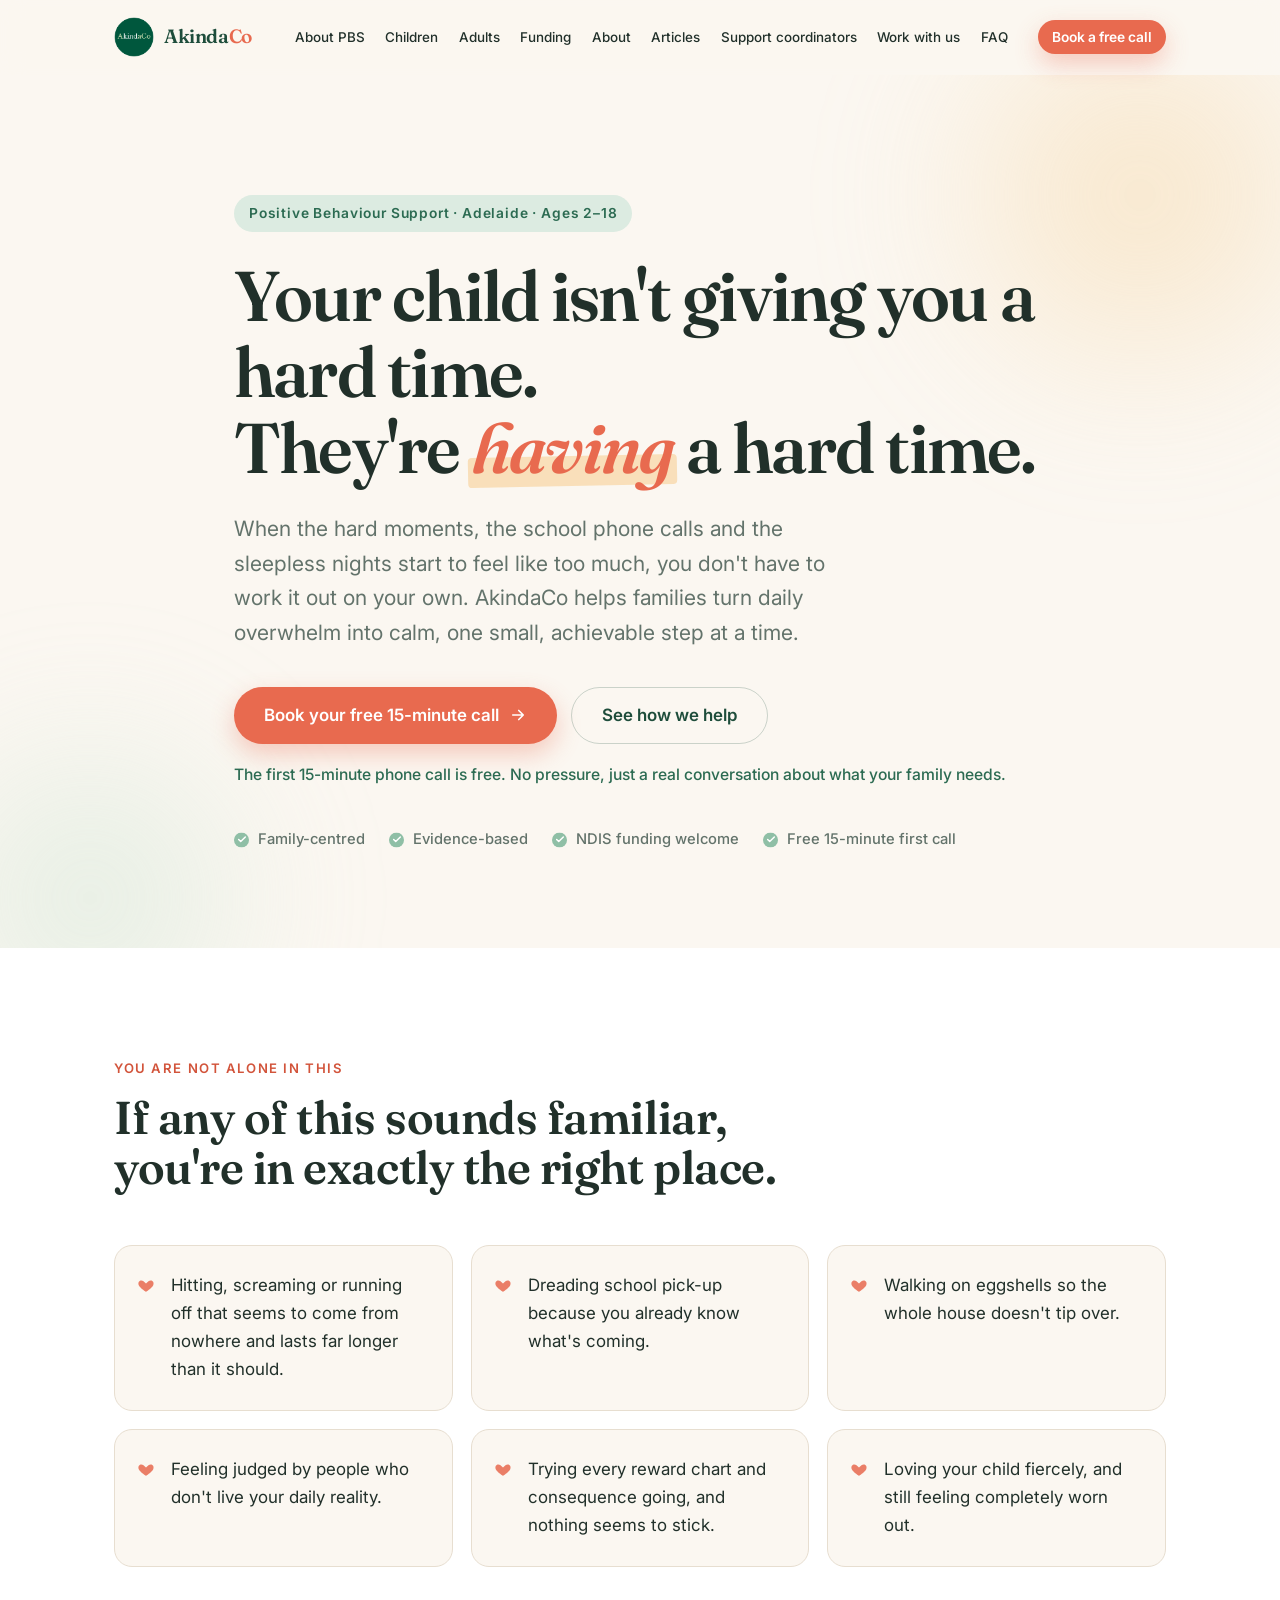
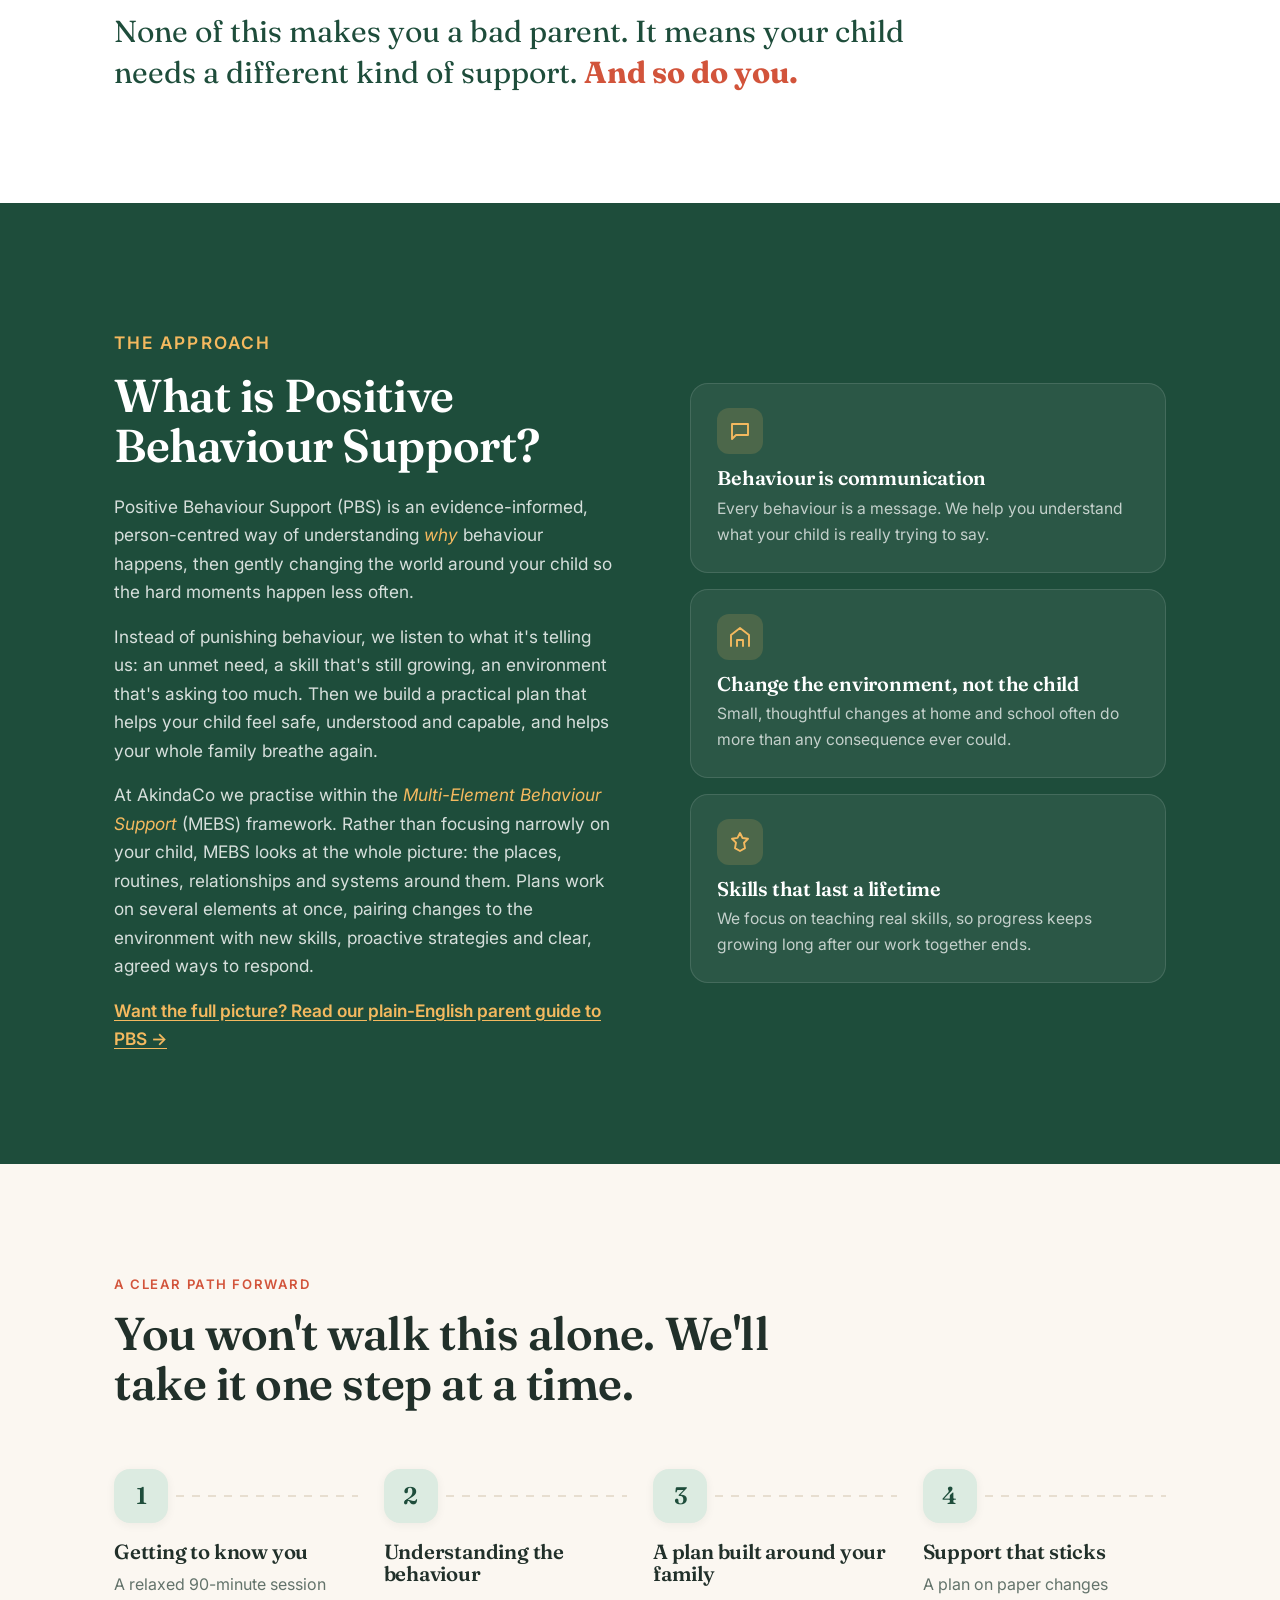
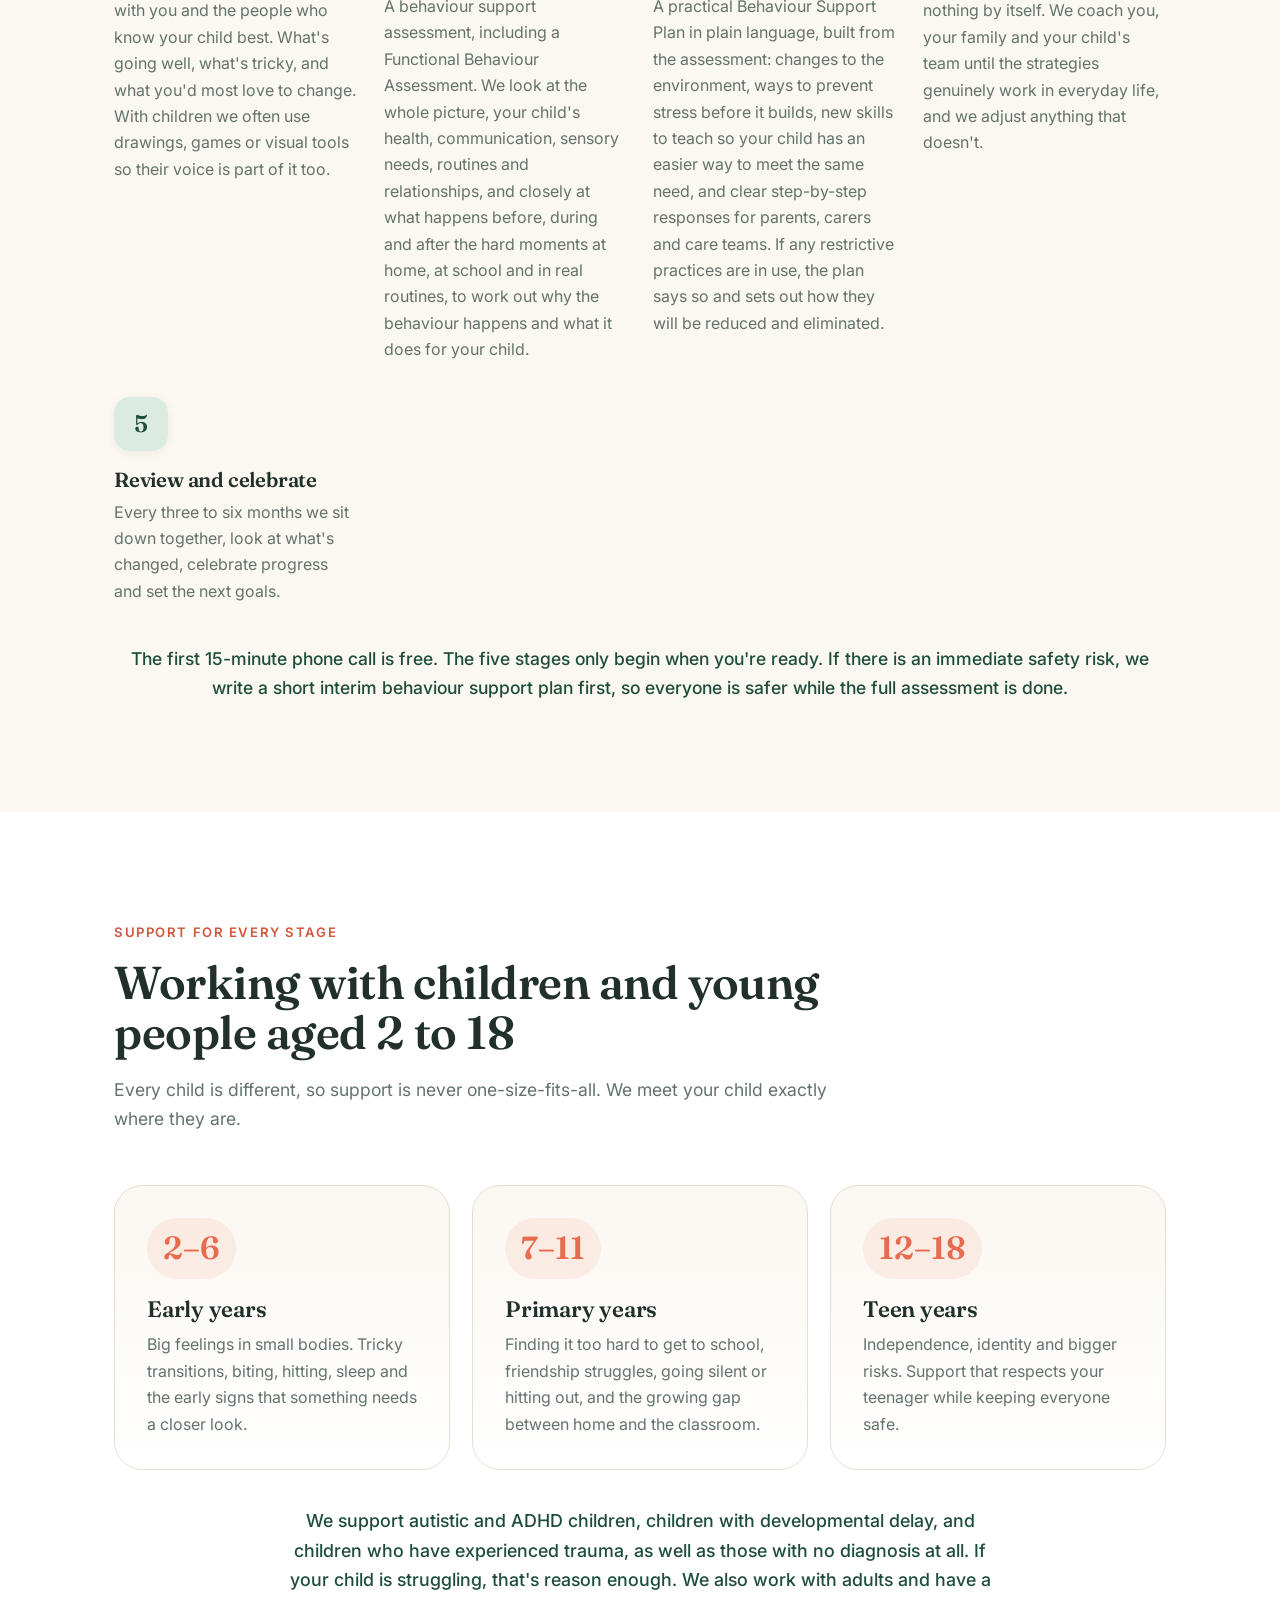
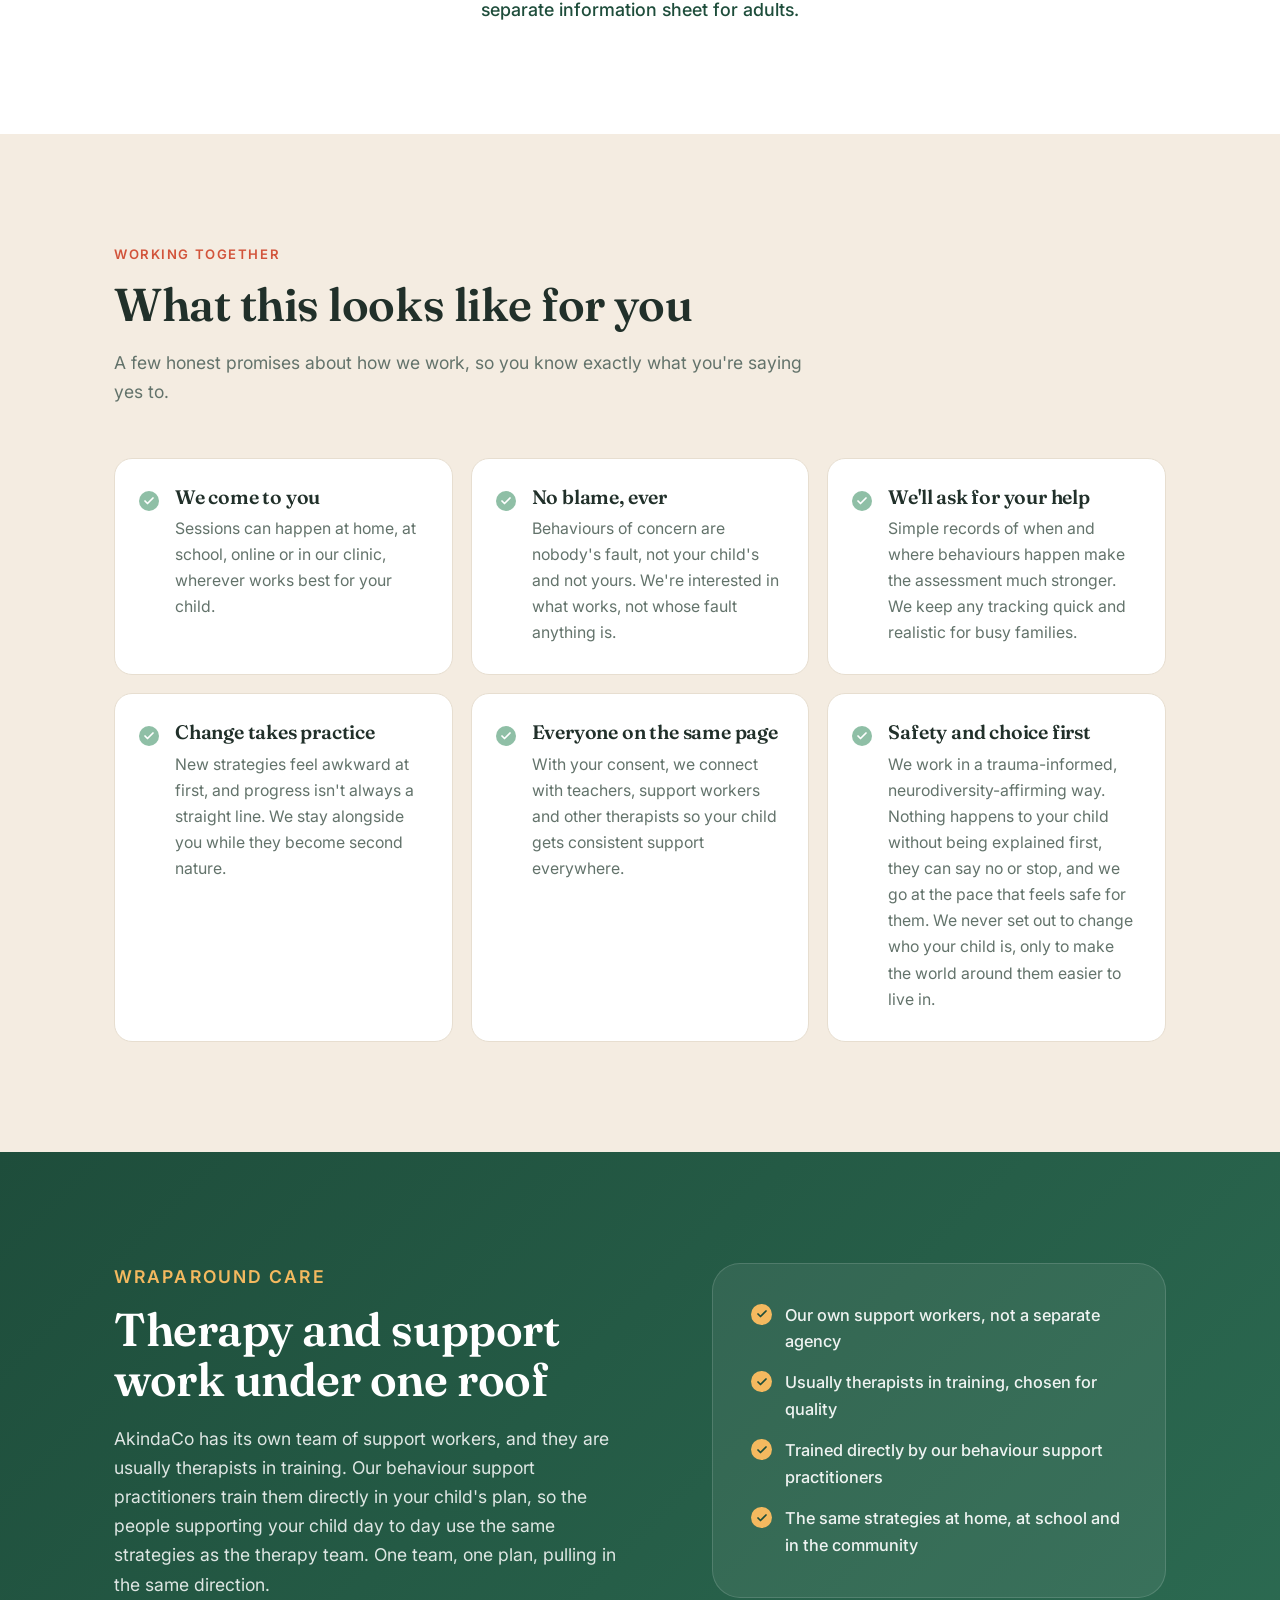
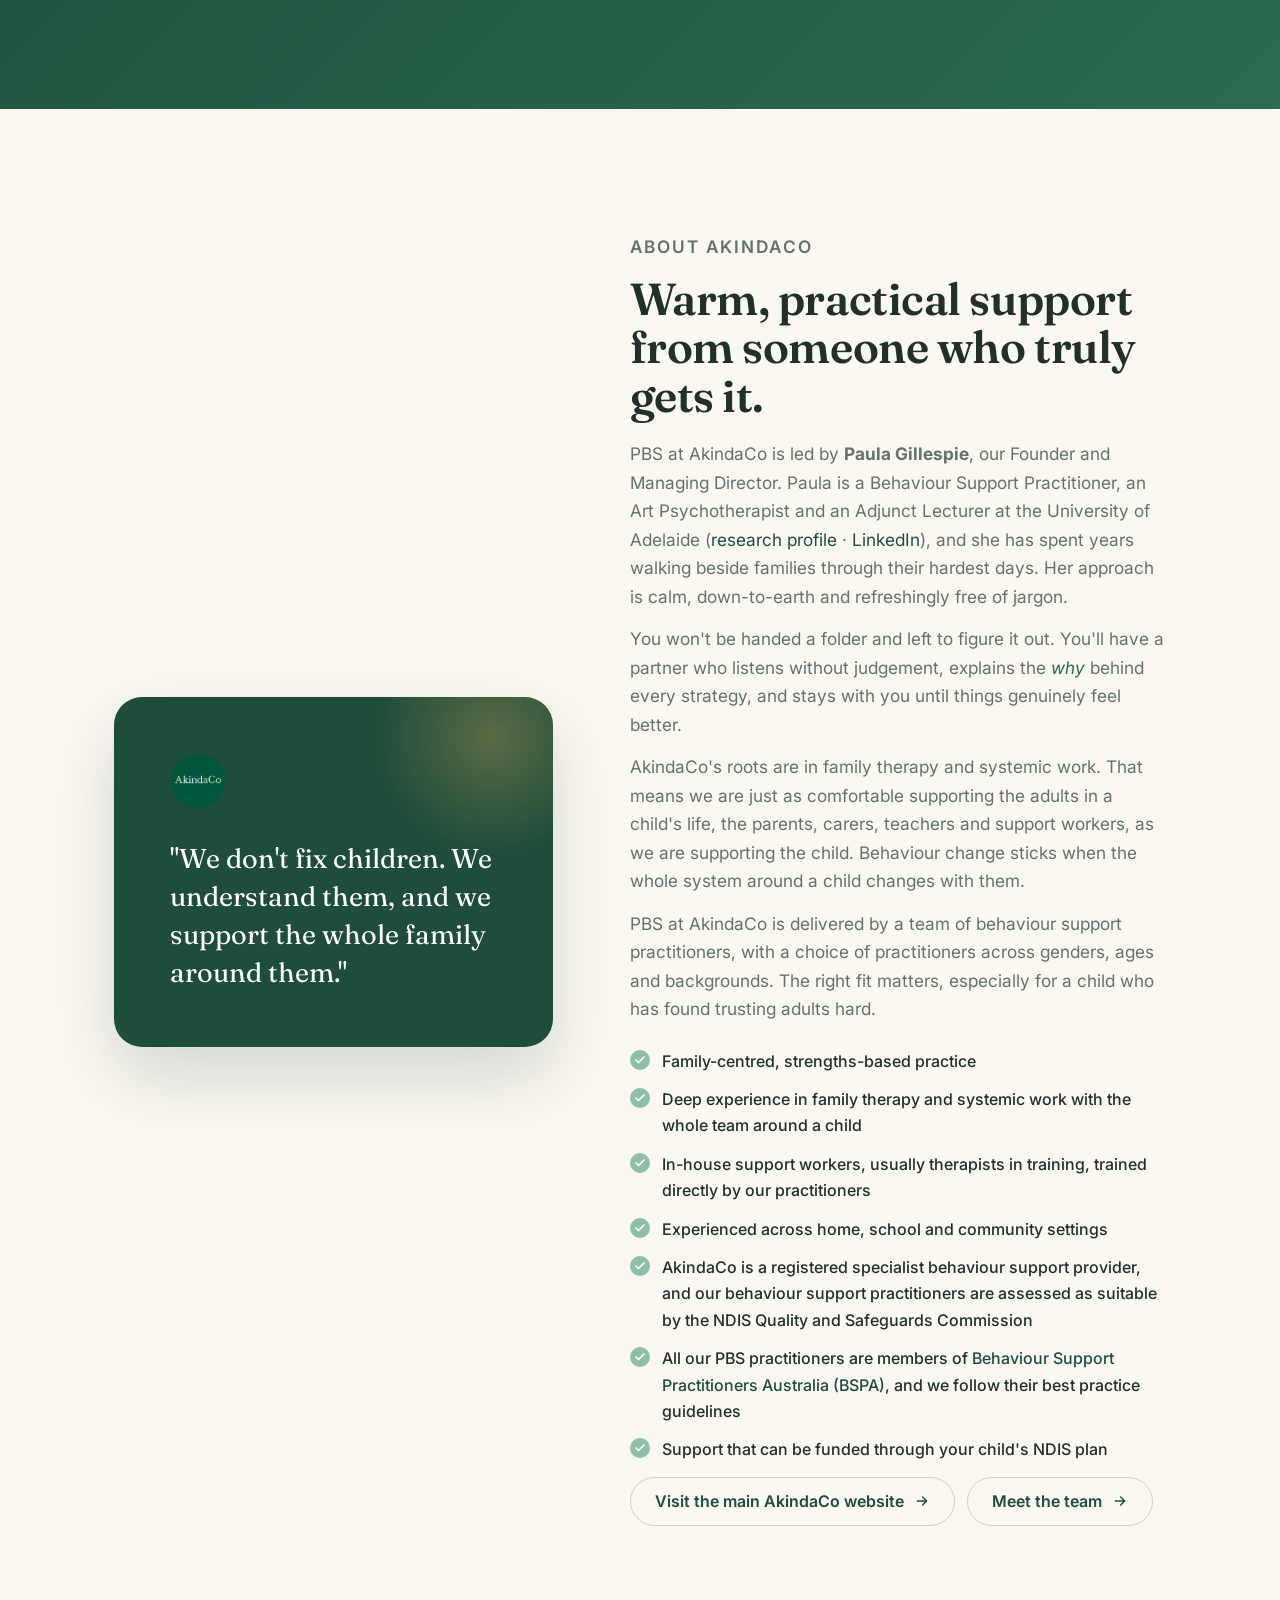
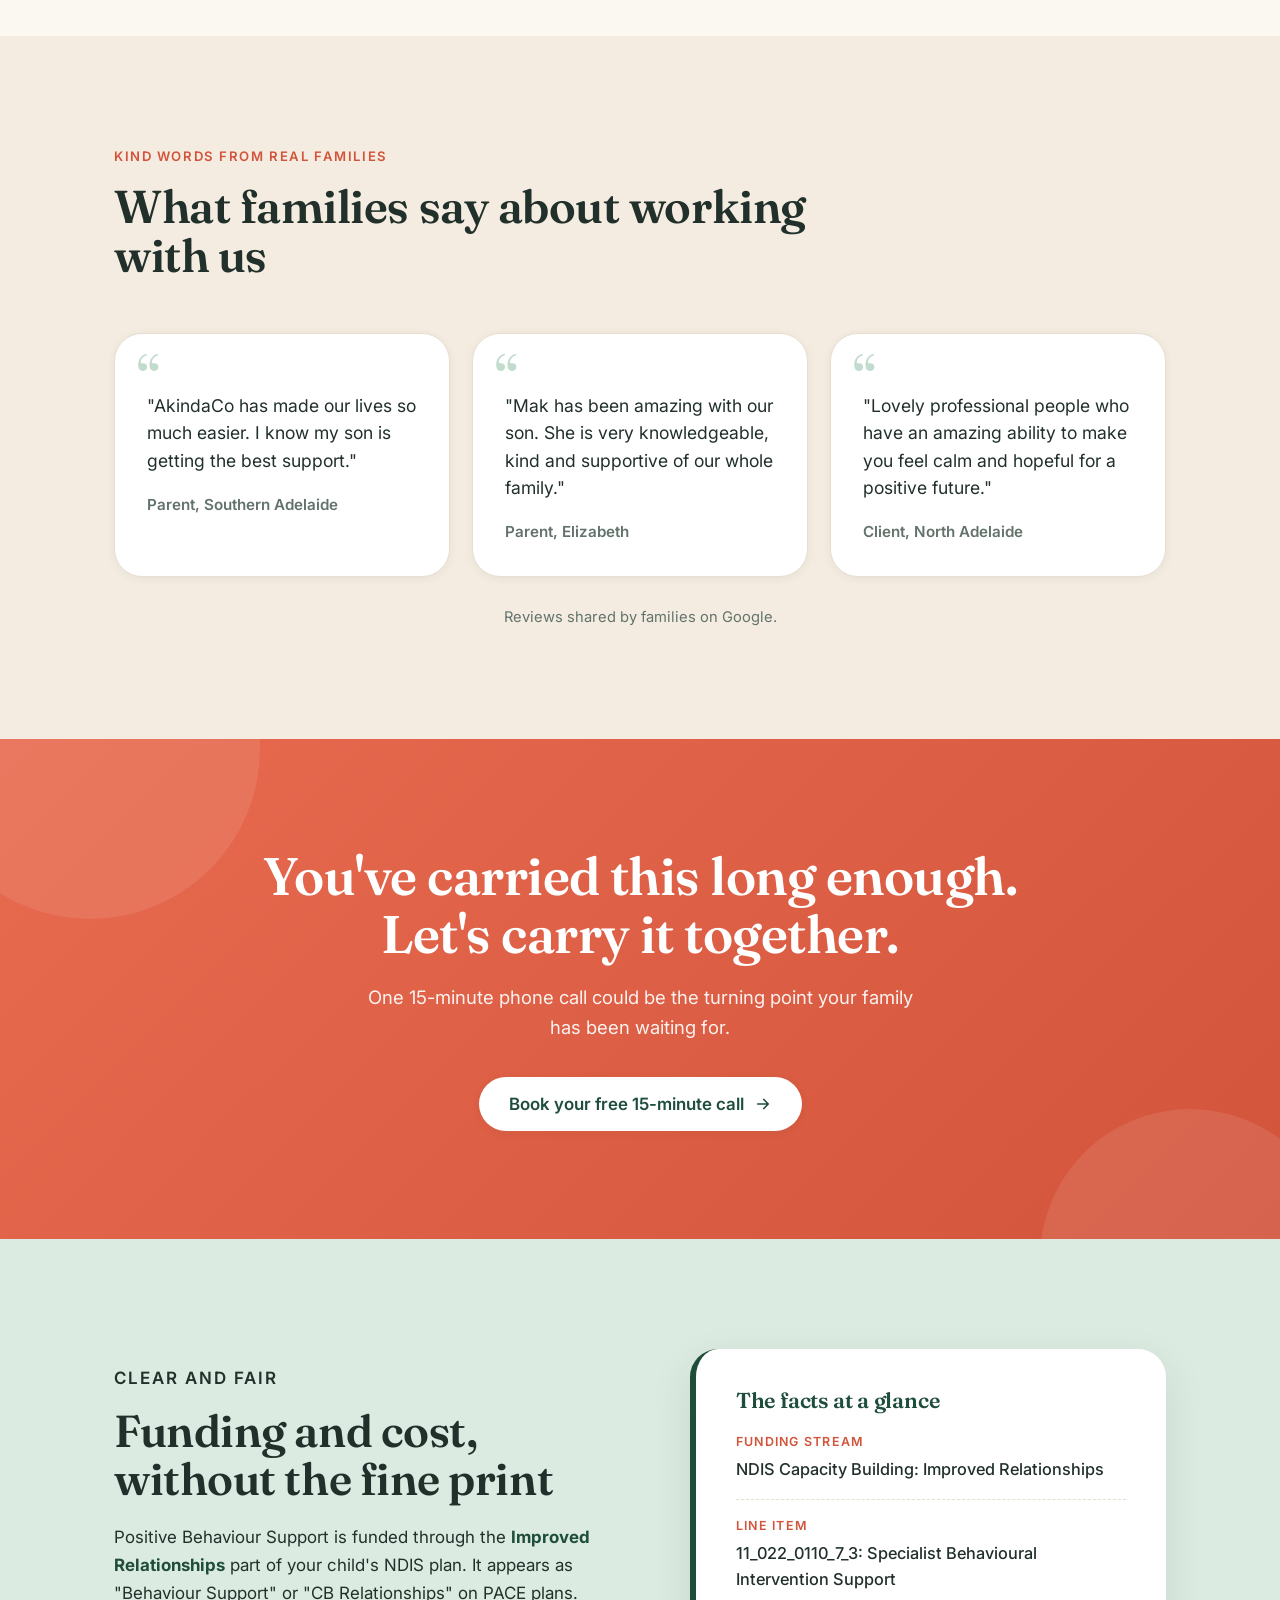
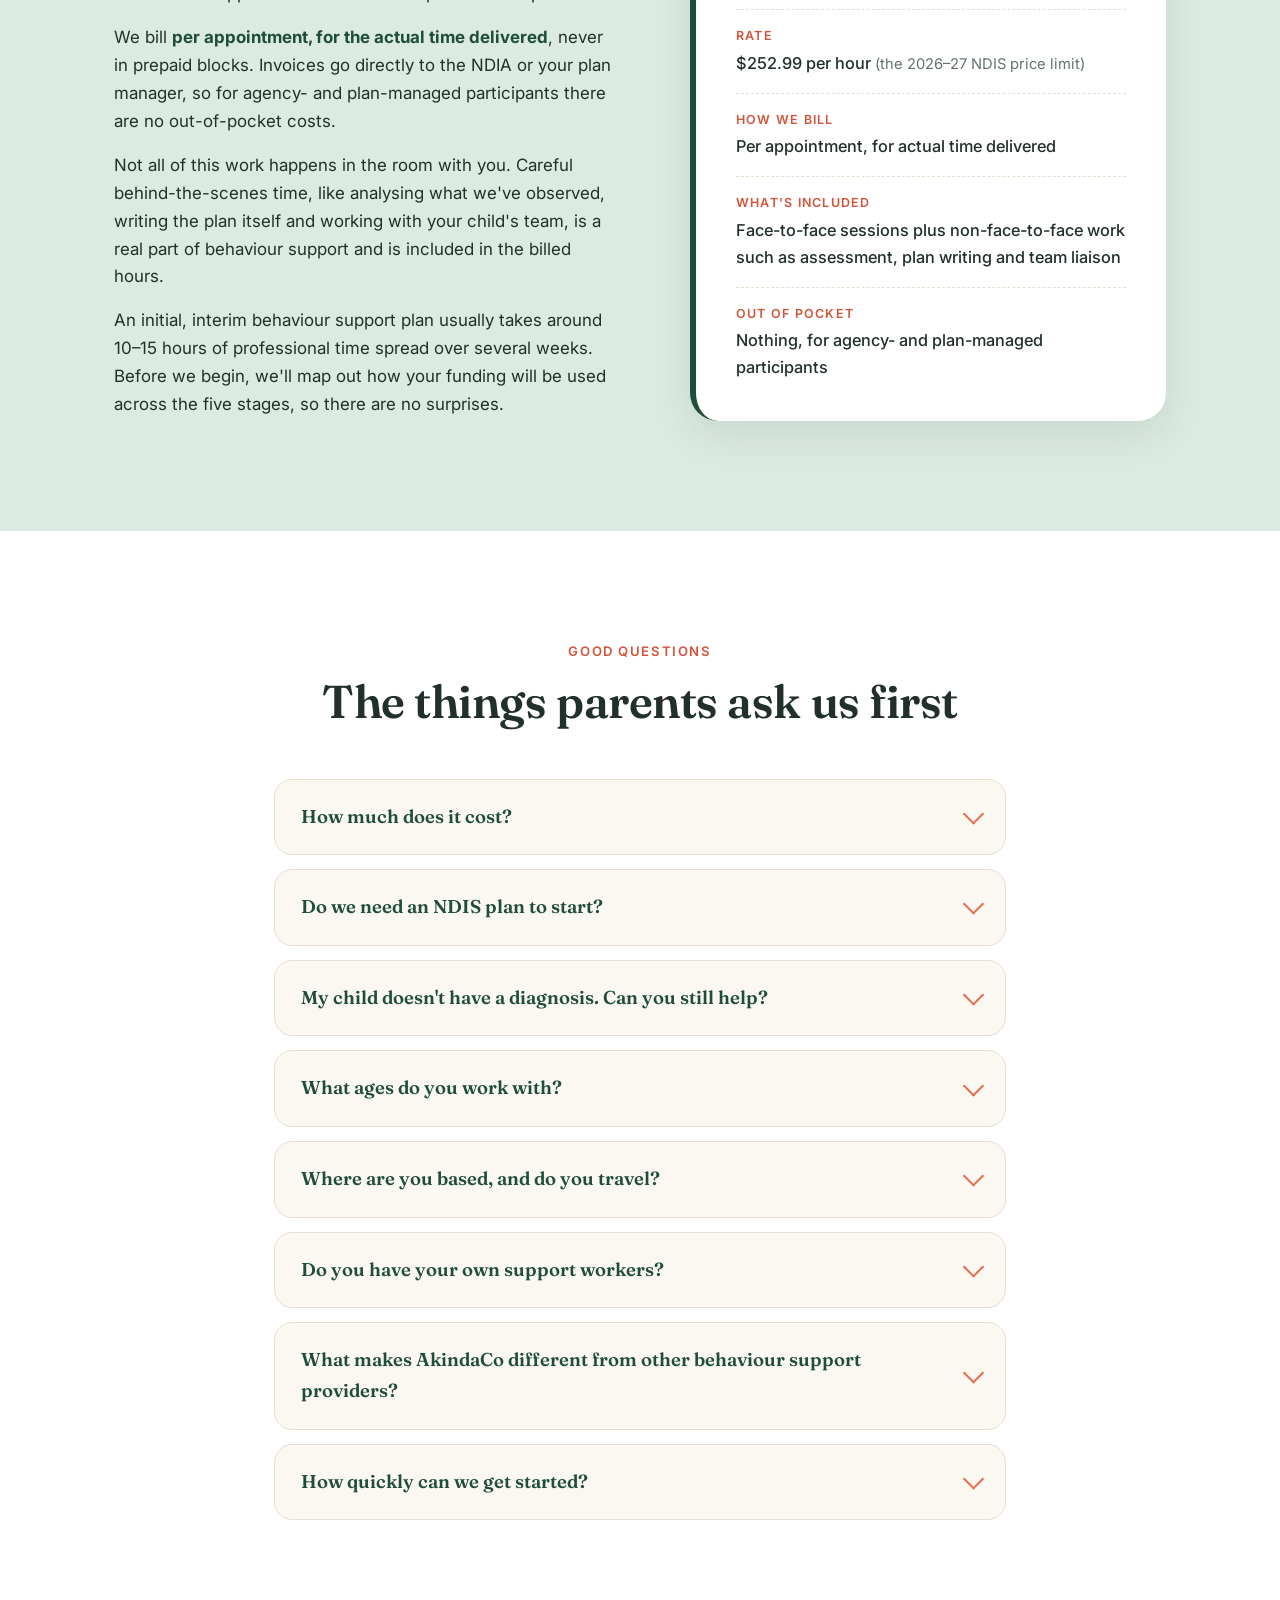
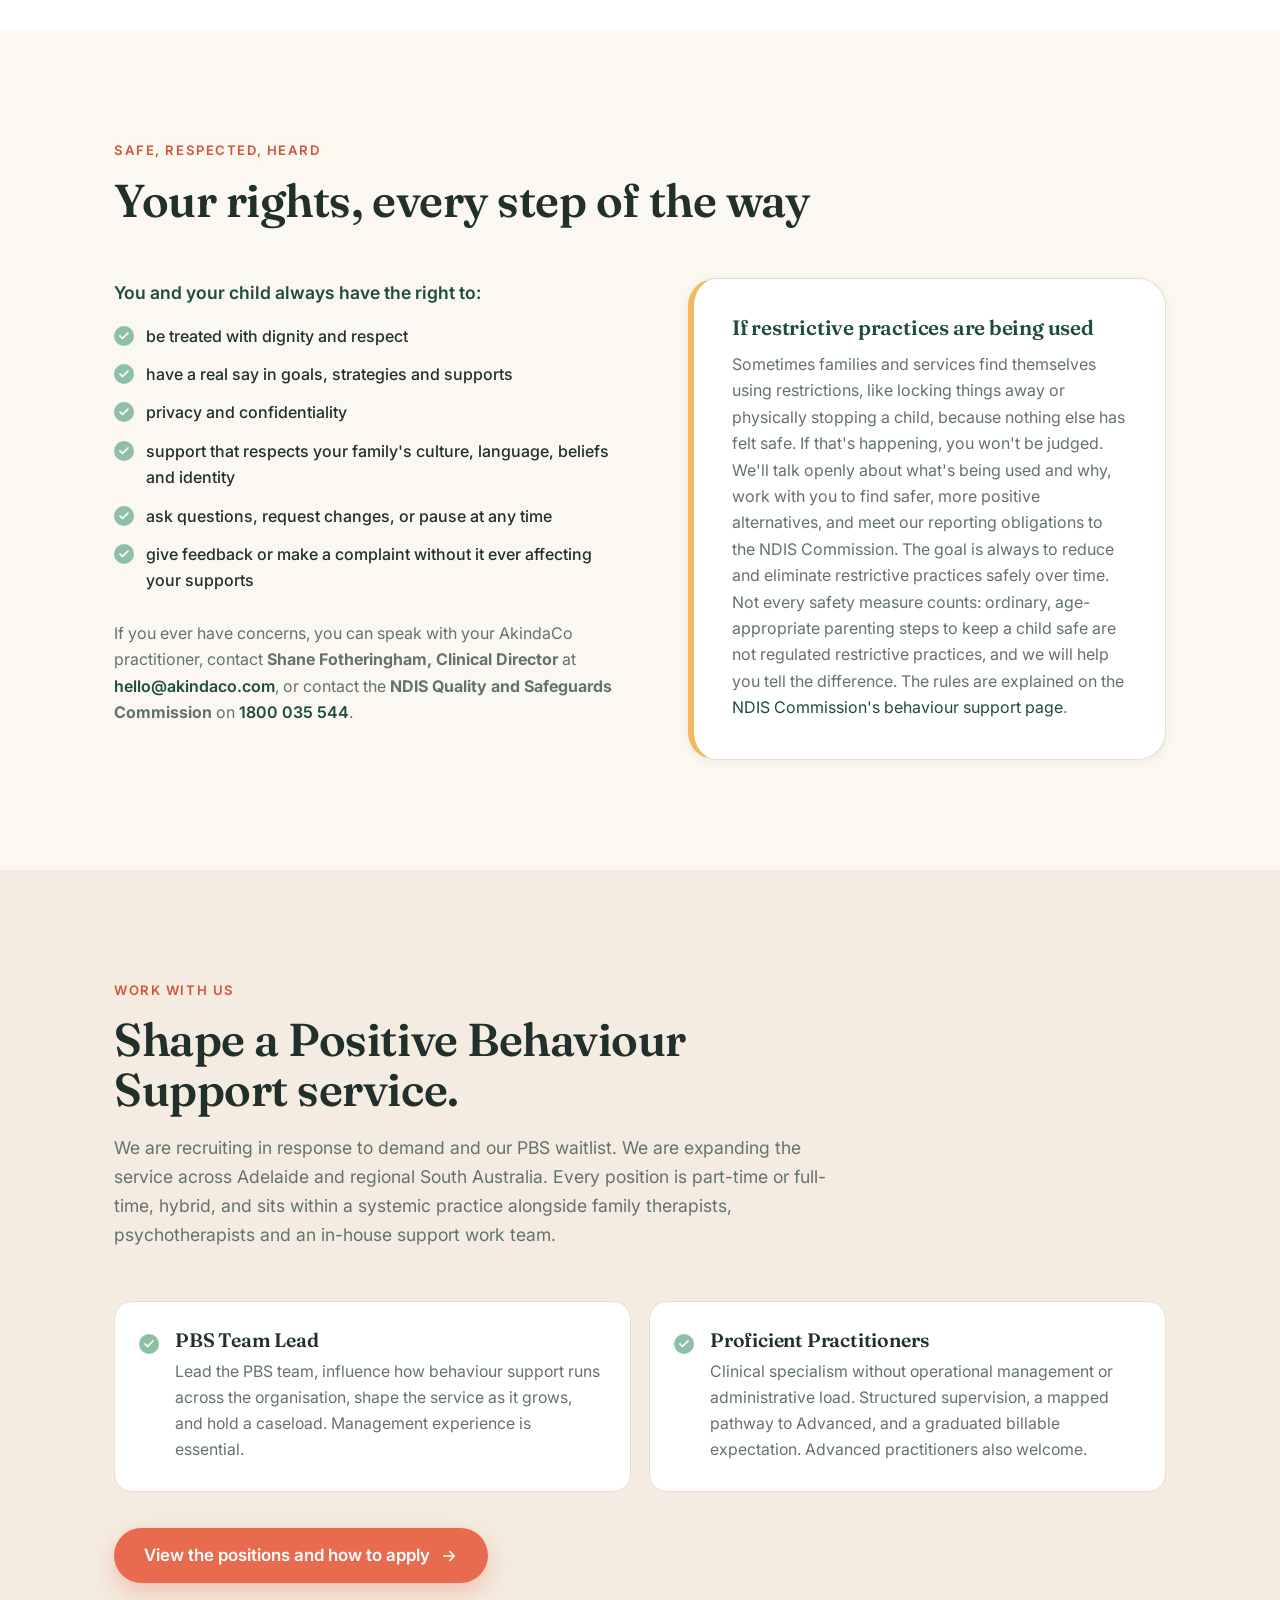
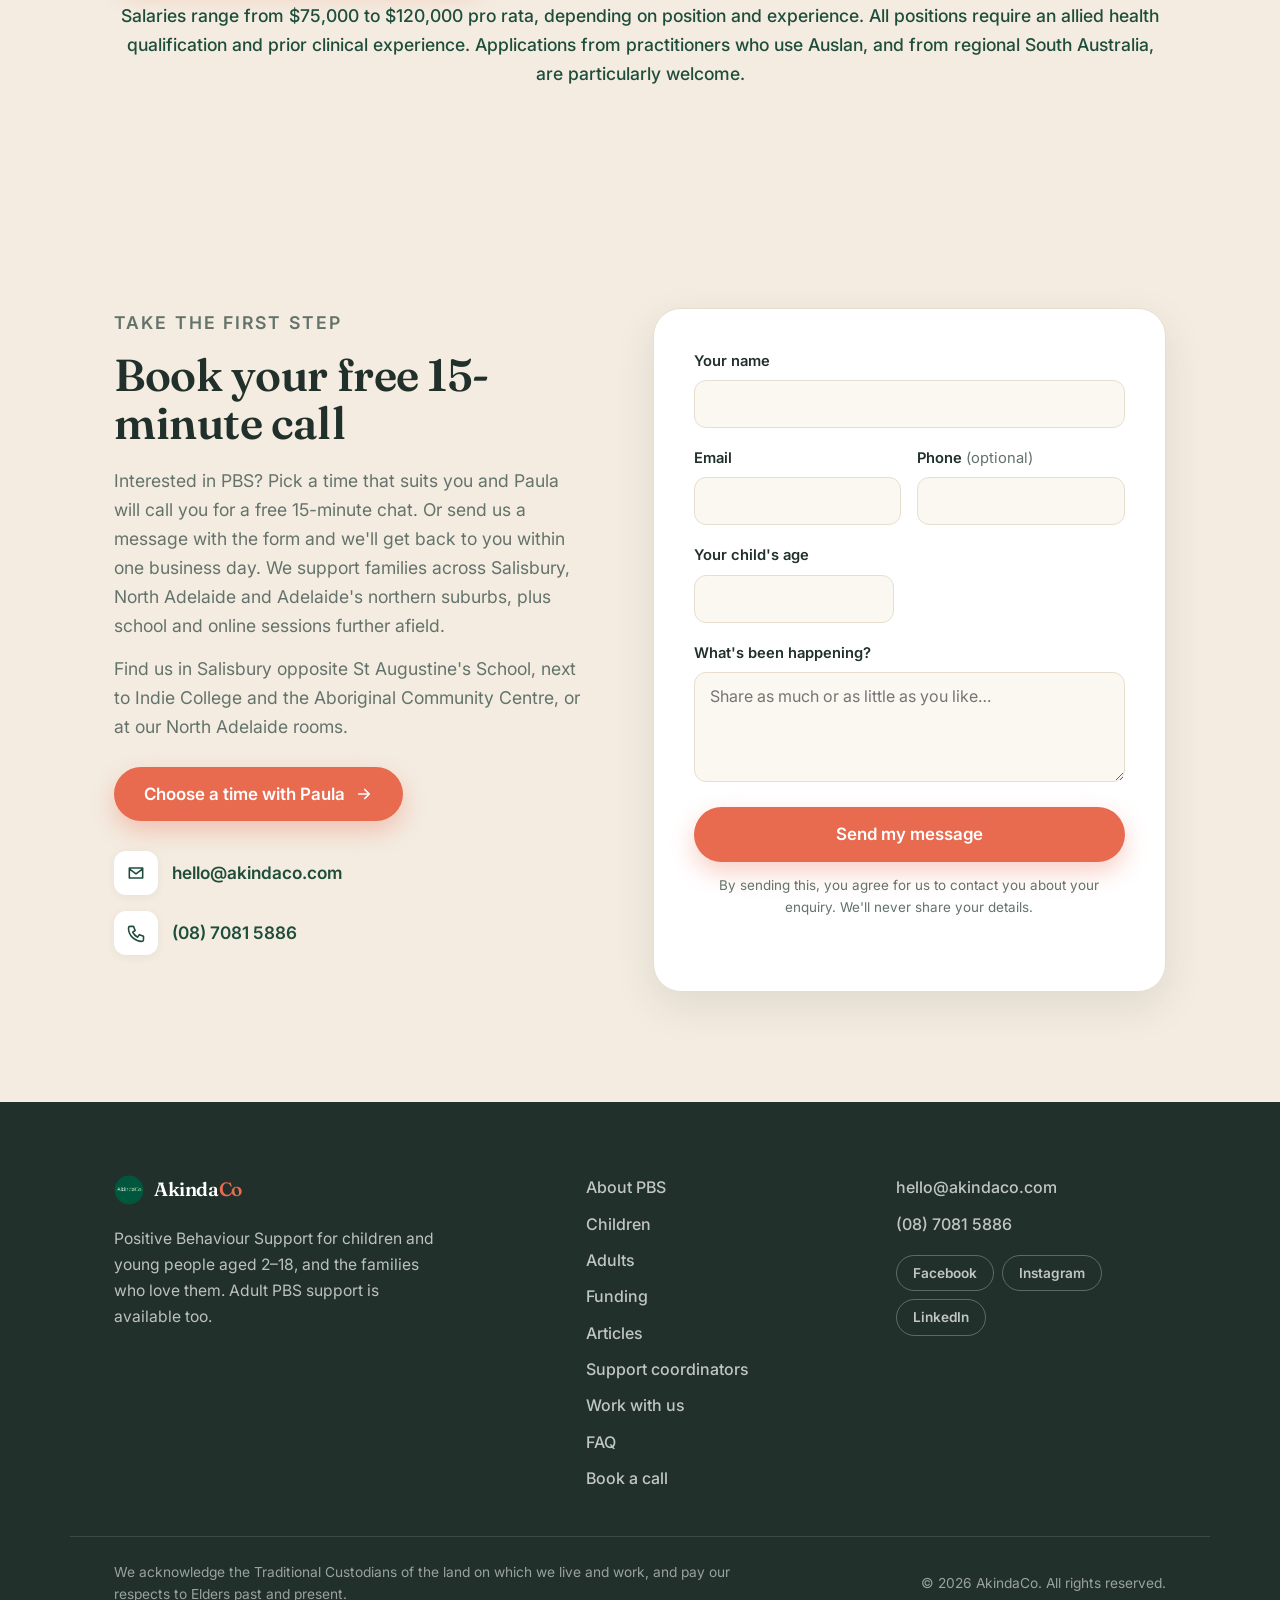
==== commit db96f8a7: "State trauma-informed, neurodiversity-affirming practice and use inclusive wording "Safety and choic" ====
--- a/index.html
+++ b/index.html
@@ -45,7 +45,7 @@
         "@type": "LocalBusiness",
         "@id": "https://pbs.akindaco.com/#business",
         "name": "AkindaCo",
-        "description": "Positive Behaviour Support (PBS) for children and young people aged 2 to 18 and their families, and for adults. Our Salisbury clinic is opposite St Augustine's School, next to Indie College and the Aboriginal Community Centre, with rooms also at North Adelaide. NDIS-registered behaviour support delivered at home, at school, online and in clinic by a team of behaviour support therapists, with a choice of male and female therapists across a range of ages and backgrounds, in-house support workers trained directly by our practitioners, and deep family therapy and systemic experience supporting the whole team around each child.",
+        "description": "Positive Behaviour Support (PBS) for children and young people aged 2 to 18 and their families, and for adults. Our Salisbury clinic is opposite St Augustine's School, next to Indie College and the Aboriginal Community Centre, with rooms also at North Adelaide. NDIS-registered behaviour support delivered at home, at school, online and in clinic by a team of behaviour support therapists, with a choice of practitioners across genders, ages and backgrounds, in-house support workers trained directly by our practitioners, and deep family therapy and systemic experience supporting the whole team around each child.",
         "url": "https://pbs.akindaco.com/",
         "sameAs": [
           "https://www.akindaco.com/",
@@ -369,7 +369,7 @@
           <article class="who-card reveal">
             <span class="who-age">7–11</span>
             <h3>Primary years</h3>
-            <p>School refusal, friendship struggles, going silent or hitting out, and the growing gap between home and the classroom.</p>
+            <p>Finding it too hard to get to school, friendship struggles, going silent or hitting out, and the growing gap between home and the classroom.</p>
           </article>
           <article class="who-card reveal">
             <span class="who-age">12–18</span>
@@ -416,6 +416,10 @@
           <li class="expect-card reveal">
             <h3>Everyone on the same page</h3>
             <p>With your consent, we connect with teachers, support workers and other therapists so your child gets consistent support everywhere.</p>
+          </li>
+          <li class="expect-card reveal">
+            <h3>Safety and choice first</h3>
+            <p>We work in a trauma-informed, neurodiversity-affirming way. Nothing happens to your child without being explained first, they can say no or stop, and we go at the pace that feels safe for them. We never set out to change who your child is, only to make the world around them easier to live in.</p>
           </li>
         </ul>
       </div>
@@ -477,8 +481,8 @@
             whole system around a child changes with them.
           </p>
           <p>
-            PBS at AkindaCo is delivered by a team of behaviour support therapists, with a choice
-            of male and female therapists across a range of ages and backgrounds. The right fit
+            PBS at AkindaCo is delivered by a team of behaviour support practitioners, with a choice
+            of practitioners across genders, ages and backgrounds. The right fit
             matters, especially for a child who has found trusting adults hard.
           </p>
           <ul class="about-list">
